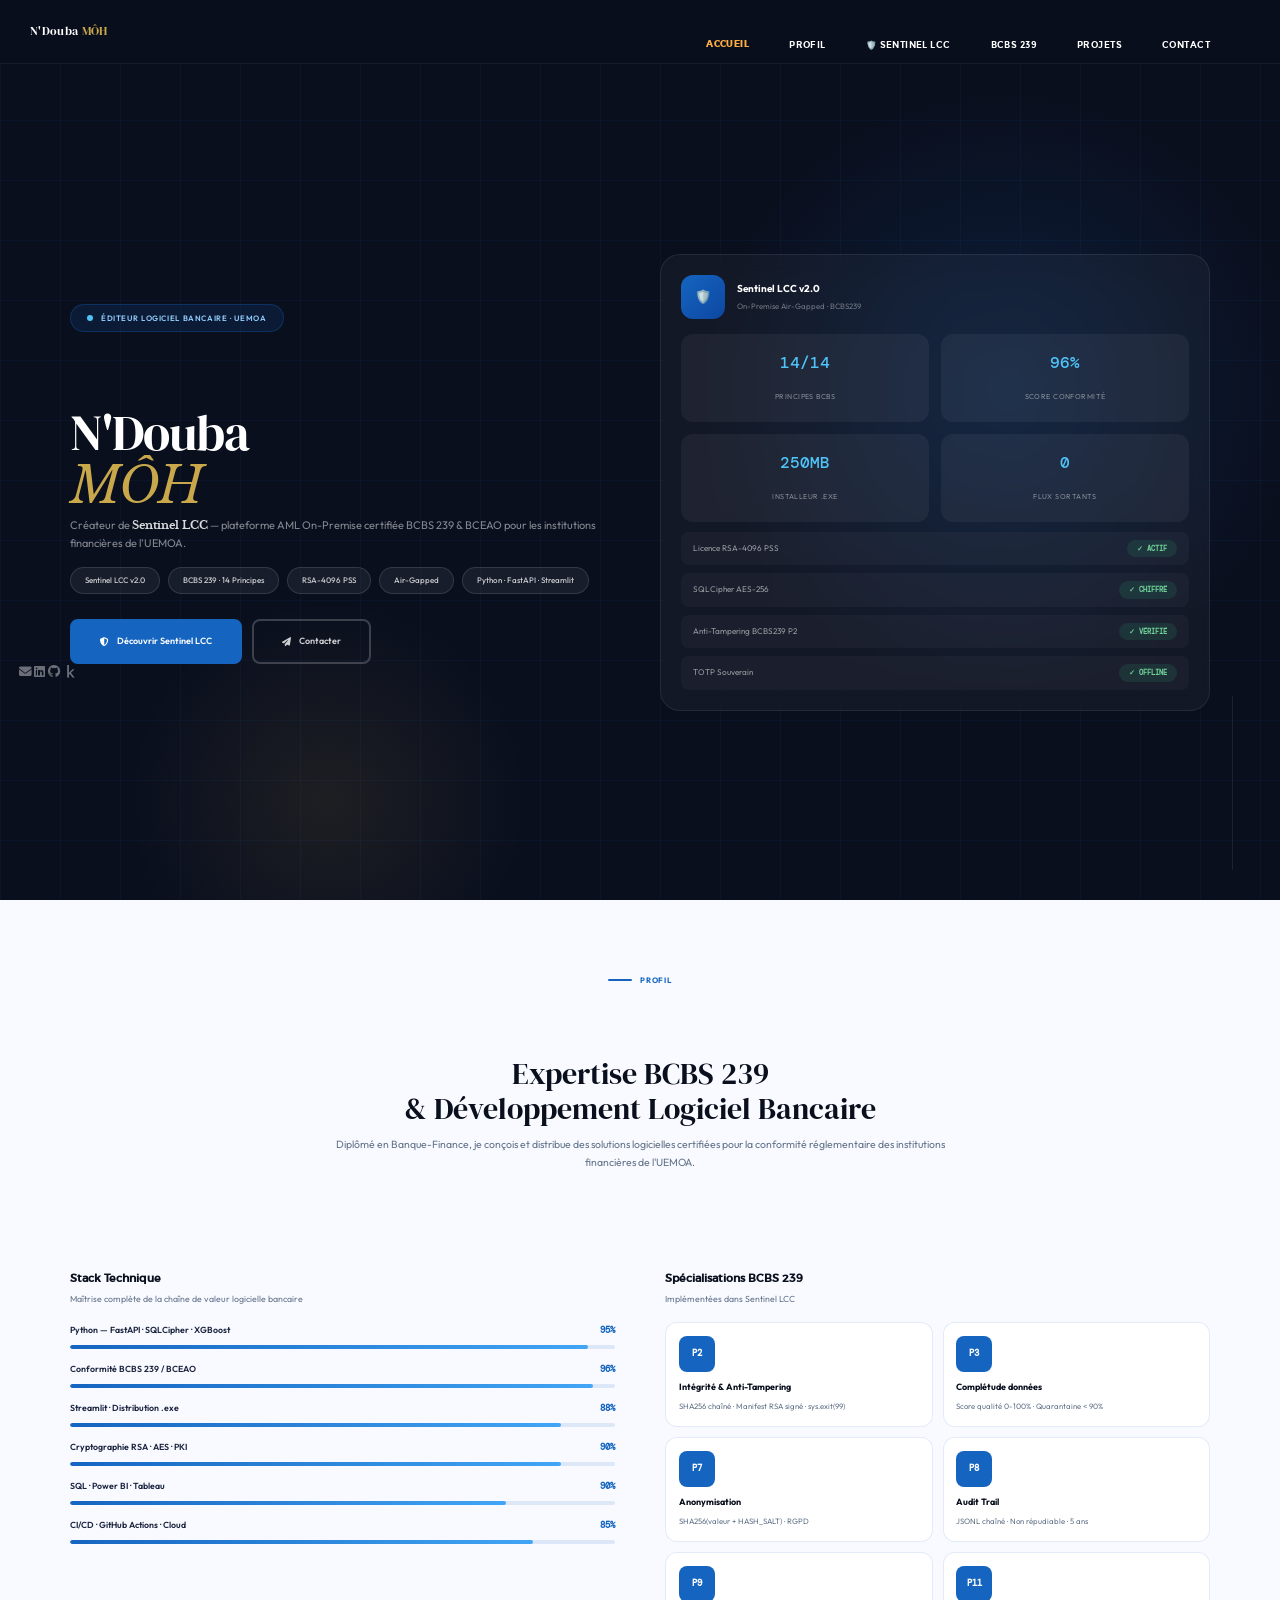
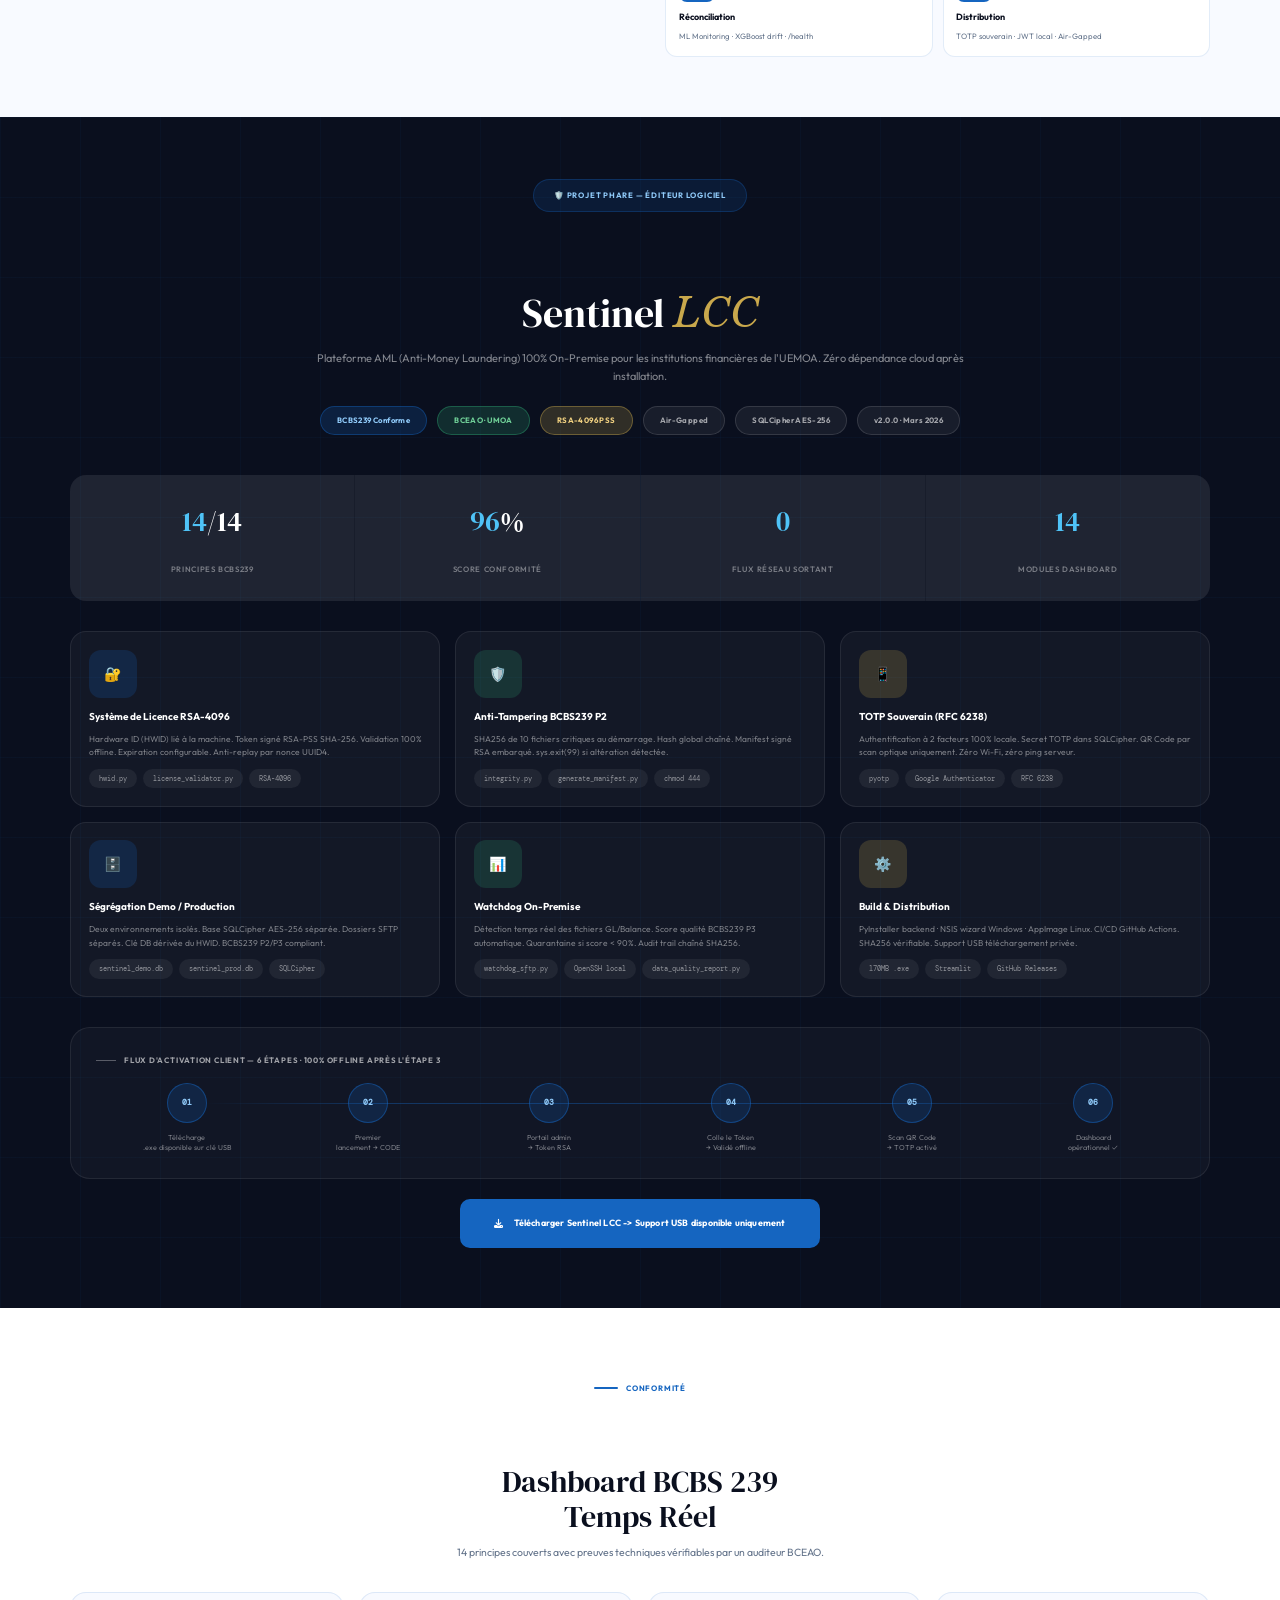
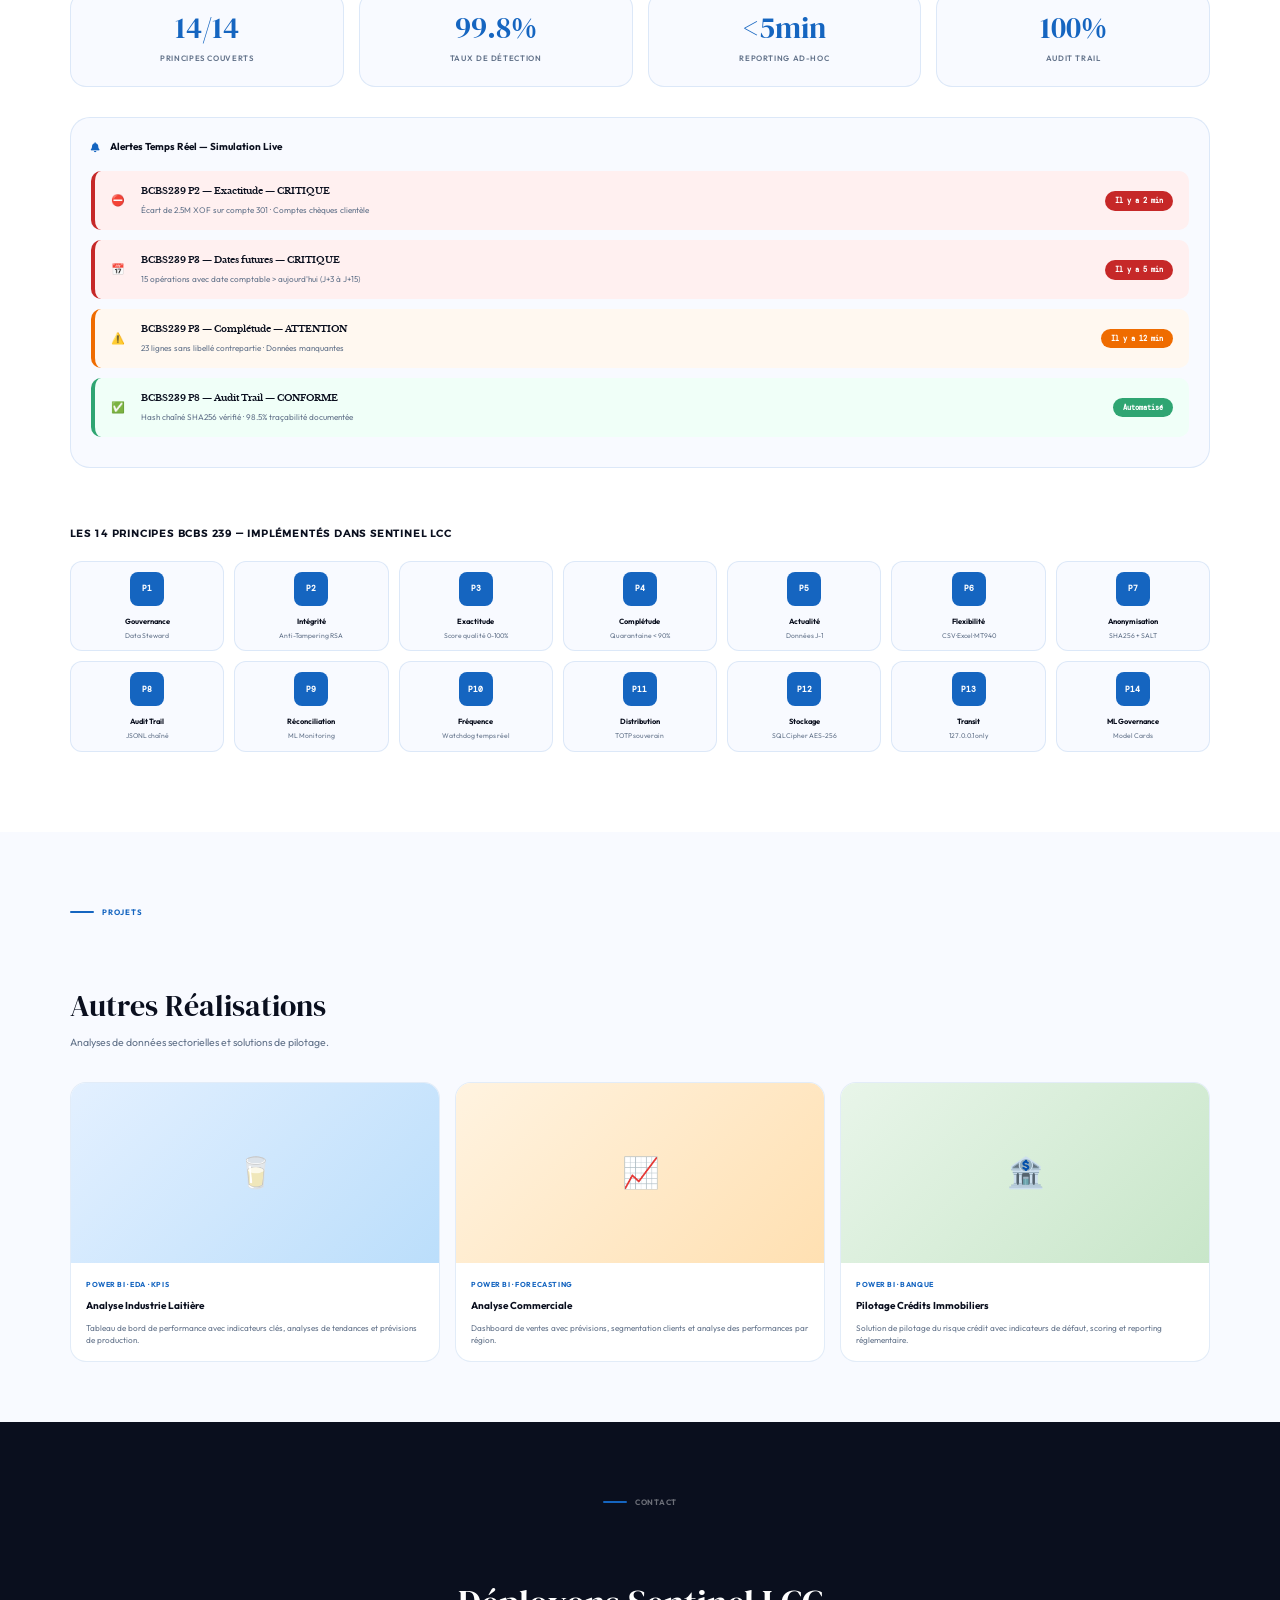
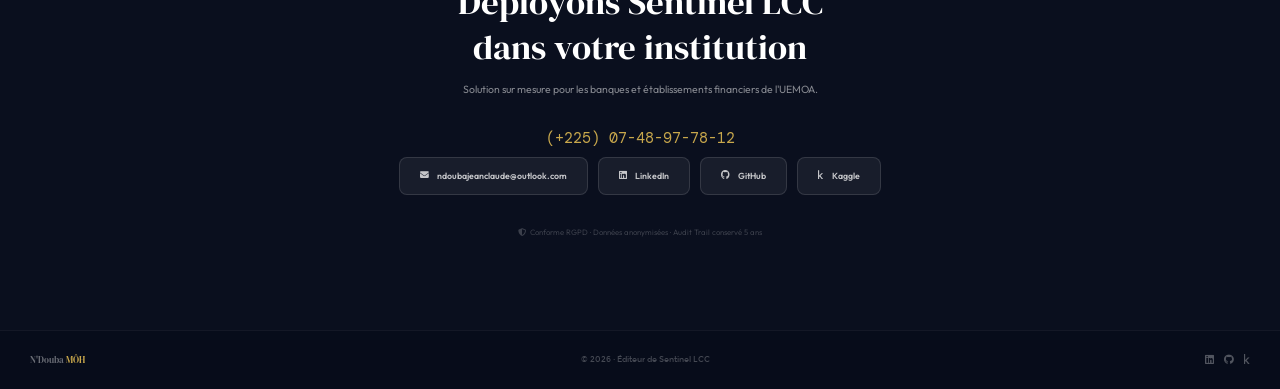
==== index.html @ 7e75b713 "Update index.html" ====
<!DOCTYPE html>
<html class="no-js" lang="fr">
<head>
    <meta charset="utf-8">
    <title>N'DOUBA MÔH — Éditeur Logiciel Bancaire | Sentinel LCC | BCBS 239</title>
    <meta name="description" content="Créateur de Sentinel LCC — plateforme AML On-Premise certifiée BCBS239 et BCEAO. Expert conformité bancaire UEMOA.">
    <meta name="author" content="N'DOUBA MÔH">
    <meta name="viewport" content="width=device-width, initial-scale=1">
    <link rel="stylesheet" href="css/base.css">
    <link rel="stylesheet" href="css/vendor.css">
    <link rel="stylesheet" href="css/main.css">
    <link rel="stylesheet" href="https://cdnjs.cloudflare.com/ajax/libs/font-awesome/6.4.0/css/all.min.css">
    <link href="https://fonts.googleapis.com/css2?family=DM+Serif+Display:ital@0;1&family=DM+Mono:wght@400;500&family=Outfit:wght@300;400;500;600;700;800&display=swap" rel="stylesheet">
    <script src="js/modernizr.js"></script>
    <script src="js/pace.min.js"></script>
    <link rel="shortcut icon" href="favicon.ico" type="image/x-icon">

    <style>
        :root {
            --ink:      #0A0F1E;
            --ink2:     #1C2540;
            --blue:     #1565C0;
            --blue-lt:  #E3F0FF;
            --gold:     #C9A84C;
            --gold-lt:  #FBF5E6;
            --green:    #2FA572;
            --red:      #C62828;
            --muted:    #64748B;
            --surface:  #F8FAFF;
            --white:    #FFFFFF;
            --border:   rgba(21,101,192,0.12);
        }

        *, *::before, *::after { box-sizing: border-box; margin: 0; padding: 0; }

        body {
            font-family: 'Outfit', sans-serif;
            background: var(--white);
            color: var(--ink);
            overflow-x: hidden;
        }

        /* ── TYPOGRAPHY ────────────────────────────────── */
        .serif { font-family: 'DM Serif Display', serif; }
        .mono  { font-family: 'DM Mono', monospace; }

        /* ── NAV ───────────────────────────────────────── */
        .s-header {
            position: fixed;
            top: 0; left: 0; right: 0;
            z-index: 100;
            background: rgba(10,15,30,0.96);
            backdrop-filter: blur(12px);
            border-bottom: 1px solid rgba(255,255,255,0.06);
            display: flex;
            align-items: center;
            justify-content: space-between;
            padding: 0 3rem;
            height: 64px;
        }
        .nav-brand {
            font-family: 'DM Serif Display', serif;
            font-size: 1.15rem;
            color: var(--white);
            text-decoration: none;
            letter-spacing: 0.03em;
        }
        .nav-brand span { color: var(--gold); }
        .header-nav { display: flex; gap: 2rem; list-style: none; }
        .header-nav a {
            color: rgba(255,255,255,0.65);
            text-decoration: none;
            font-size: 0.85rem;
            font-weight: 500;
            letter-spacing: 0.05em;
            text-transform: uppercase;
            transition: color 0.2s;
        }
        .header-nav a:hover, .header-nav .current a { color: var(--white); }
        .header-menu-toggle { display: none; color: white; }

        /* ── HERO ──────────────────────────────────────── */
        #home {
            min-height: 100vh;
            background: var(--ink);
            display: flex;
            align-items: center;
            position: relative;
            overflow: hidden;
            padding-top: 64px;
        }

        .hero-grid {
            position: absolute;
            inset: 0;
            background-image:
                linear-gradient(rgba(21,101,192,0.07) 1px, transparent 1px),
                linear-gradient(90deg, rgba(21,101,192,0.07) 1px, transparent 1px);
            background-size: 60px 60px;
        }
        .hero-glow {
            position: absolute;
            top: 10%; left: 55%;
            width: 600px; height: 600px;
            background: radial-gradient(ellipse, rgba(21,101,192,0.18) 0%, transparent 70%);
            pointer-events: none;
        }
        .hero-glow-2 {
            position: absolute;
            bottom: -100px; left: 10%;
            width: 400px; height: 400px;
            background: radial-gradient(ellipse, rgba(201,168,76,0.1) 0%, transparent 70%);
            pointer-events: none;
        }

        .hero-content {
            position: relative;
            z-index: 2;
            max-width: 1200px;
            margin: 0 auto;
            padding: 0 3rem;
            display: grid;
            grid-template-columns: 1fr 1fr;
            gap: 4rem;
            align-items: center;
        }

        .hero-eyebrow {
            display: inline-flex;
            align-items: center;
            gap: 8px;
            background: rgba(21,101,192,0.15);
            border: 1px solid rgba(21,101,192,0.3);
            color: #90CAF9;
            padding: 6px 16px;
            border-radius: 100px;
            font-size: 0.78rem;
            font-weight: 600;
            letter-spacing: 0.08em;
            text-transform: uppercase;
            margin-bottom: 1.5rem;
        }
        .hero-eyebrow::before {
            content: '';
            width: 6px; height: 6px;
            border-radius: 50%;
            background: #4FC3F7;
            animation: pulse 2s infinite;
        }
        @keyframes pulse {
            0%, 100% { opacity: 1; transform: scale(1); }
            50% { opacity: 0.5; transform: scale(0.8); }
        }

        .hero-name {
            font-family: 'DM Serif Display', serif;
            font-size: clamp(3rem, 5vw, 5rem);
            color: var(--white);
            line-height: 1.05;
            margin-bottom: 0.5rem;
        }
        .hero-name em {
            font-style: italic;
            color: var(--gold);
        }

        .hero-title {
            font-size: 1.1rem;
            color: rgba(255,255,255,0.5);
            font-weight: 400;
            margin-bottom: 1.5rem;
            line-height: 1.6;
        }

        .hero-pills {
            display: flex;
            flex-wrap: wrap;
            gap: 8px;
            margin-bottom: 2.5rem;
        }
        .pill {
            background: rgba(255,255,255,0.06);
            border: 1px solid rgba(255,255,255,0.12);
            color: rgba(255,255,255,0.75);
            padding: 5px 14px;
            border-radius: 100px;
            font-size: 0.8rem;
            font-weight: 500;
        }

        .hero-ctas { display: flex; gap: 1rem; flex-wrap: wrap; }
        .btn-primary {
            background: var(--blue);
            color: white;
            padding: 12px 28px;
            border-radius: 8px;
            font-size: 0.9rem;
            font-weight: 600;
            text-decoration: none;
            display: inline-flex;
            align-items: center;
            gap: 8px;
            transition: all 0.2s;
            border: 2px solid var(--blue);
        }
        .btn-primary:hover { background: #1976D2; border-color: #1976D2; transform: translateY(-1px); }
        .btn-outline {
            background: transparent;
            color: rgba(255,255,255,0.8);
            padding: 12px 28px;
            border-radius: 8px;
            font-size: 0.9rem;
            font-weight: 600;
            text-decoration: none;
            display: inline-flex;
            align-items: center;
            gap: 8px;
            border: 2px solid rgba(255,255,255,0.2);
            transition: all 0.2s;
        }
        .btn-outline:hover { border-color: rgba(255,255,255,0.5); color: white; }

        /* Hero right — Sentinel card preview */
        .hero-card {
            background: rgba(255,255,255,0.04);
            border: 1px solid rgba(255,255,255,0.08);
            border-radius: 20px;
            padding: 2rem;
            backdrop-filter: blur(10px);
        }
        .hero-card-header {
            display: flex;
            align-items: center;
            gap: 12px;
            margin-bottom: 1.5rem;
        }
        .sentinel-badge {
            width: 44px; height: 44px;
            background: linear-gradient(135deg, #1565C0, #0D47A1);
            border-radius: 12px;
            display: flex;
            align-items: center;
            justify-content: center;
            font-size: 1.3rem;
        }
        .hero-card-title { color: var(--white); font-weight: 700; font-size: 1rem; }
        .hero-card-sub { color: rgba(255,255,255,0.4); font-size: 0.78rem; }

        .metric-row {
            display: grid;
            grid-template-columns: repeat(2, 1fr);
            gap: 12px;
            margin-bottom: 1rem;
        }
        .metric-box {
            background: rgba(255,255,255,0.05);
            border-radius: 12px;
            padding: 14px;
            text-align: center;
        }
        .metric-val {
            font-family: 'DM Mono', monospace;
            font-size: 1.6rem;
            font-weight: 500;
            color: #4FC3F7;
            display: block;
        }
        .metric-lbl {
            font-size: 0.72rem;
            color: rgba(255,255,255,0.45);
            text-transform: uppercase;
            letter-spacing: 0.06em;
        }

        .status-row {
            display: flex;
            flex-direction: column;
            gap: 8px;
        }
        .status-item {
            display: flex;
            align-items: center;
            justify-content: space-between;
            background: rgba(255,255,255,0.03);
            border-radius: 8px;
            padding: 8px 12px;
            font-size: 0.82rem;
        }
        .status-item-label { color: rgba(255,255,255,0.55); }
        .status-ok {
            background: rgba(47,165,114,0.15);
            color: #6FCF97;
            padding: 2px 10px;
            border-radius: 100px;
            font-size: 0.72rem;
            font-weight: 600;
            font-family: 'DM Mono', monospace;
        }

        /* ── SOCIAL BAR ─────────────────────────────────── */
        .home-social {
            position: absolute;
            bottom: 3rem;
            left: 3rem;
            z-index: 5;
            list-style: none;
            display: flex;
            gap: 1rem;
        }
        .home-social a {
            color: rgba(255,255,255,0.4);
            font-size: 1.1rem;
            transition: color 0.2s;
        }
        .home-social a:hover { color: var(--white); }
        .home-social span { display: none; }

        /* ── SECTION BASE ───────────────────────────────── */
        .section {
            padding: 6rem 3rem;
            max-width: 1200px;
            margin: 0 auto;
        }
        .section-eyebrow {
            display: inline-flex;
            align-items: center;
            gap: 8px;
            color: var(--blue);
            font-size: 0.78rem;
            font-weight: 700;
            letter-spacing: 0.1em;
            text-transform: uppercase;
            margin-bottom: 1rem;
        }
        .section-eyebrow::before {
            content: '';
            width: 24px; height: 2px;
            background: var(--blue);
            border-radius: 2px;
        }
        .section-title {
            font-family: 'DM Serif Display', serif;
            font-size: clamp(2rem, 3.5vw, 3rem);
            color: var(--ink);
            line-height: 1.15;
            margin-bottom: 1rem;
        }
        .section-lead {
            font-size: 1.05rem;
            color: var(--muted);
            line-height: 1.7;
            max-width: 640px;
        }

        /* ── SENTINEL LCC — FLAGSHIP ─────────────────────── */
        #sentinel {
            background: var(--ink);
            padding: 6rem 0;
            position: relative;
            overflow: hidden;
        }
        #sentinel::before {
            content: '';
            position: absolute;
            inset: 0;
            background-image:
                linear-gradient(rgba(21,101,192,0.05) 1px, transparent 1px),
                linear-gradient(90deg, rgba(21,101,192,0.05) 1px, transparent 1px);
            background-size: 80px 80px;
        }
        .sentinel-inner {
            position: relative;
            z-index: 2;
            max-width: 1200px;
            margin: 0 auto;
            padding: 0 3rem;
        }

        .sentinel-header {
            text-align: center;
            margin-bottom: 4rem;
        }
        .sentinel-eyebrow {
            display: inline-flex;
            align-items: center;
            gap: 10px;
            background: rgba(21,101,192,0.15);
            border: 1px solid rgba(21,101,192,0.3);
            color: #90CAF9;
            padding: 8px 20px;
            border-radius: 100px;
            font-size: 0.78rem;
            font-weight: 700;
            letter-spacing: 0.1em;
            text-transform: uppercase;
            margin-bottom: 1.5rem;
        }
        .sentinel-title {
            font-family: 'DM Serif Display', serif;
            font-size: clamp(2.5rem, 5vw, 4rem);
            color: var(--white);
            margin-bottom: 1rem;
        }
        .sentinel-title em { font-style: italic; color: var(--gold); }
        .sentinel-sub {
            font-size: 1.1rem;
            color: rgba(255,255,255,0.5);
            max-width: 680px;
            margin: 0 auto 2rem;
            line-height: 1.7;
        }

        .sentinel-badges {
            display: flex;
            justify-content: center;
            gap: 10px;
            flex-wrap: wrap;
            margin-bottom: 3rem;
        }
        .s-badge {
            padding: 6px 16px;
            border-radius: 100px;
            font-size: 0.78rem;
            font-weight: 700;
            letter-spacing: 0.05em;
        }
        .s-badge-blue  { background: rgba(21,101,192,0.2);  color: #90CAF9; border: 1px solid rgba(21,101,192,0.4); }
        .s-badge-green { background: rgba(47,165,114,0.2);  color: #6FCF97; border: 1px solid rgba(47,165,114,0.4); }
        .s-badge-gold  { background: rgba(201,168,76,0.2);  color: #F0D080; border: 1px solid rgba(201,168,76,0.4); }
        .s-badge-dark  { background: rgba(255,255,255,0.06); color: rgba(255,255,255,0.6); border: 1px solid rgba(255,255,255,0.12); }

        /* KPIs Sentinel */
        .sentinel-kpis {
            display: grid;
            grid-template-columns: repeat(4, 1fr);
            gap: 1px;
            background: rgba(255,255,255,0.06);
            border-radius: 16px;
            overflow: hidden;
            margin-bottom: 3rem;
        }
        .skpi {
            background: rgba(255,255,255,0.03);
            padding: 2rem 1.5rem;
            text-align: center;
            transition: background 0.2s;
        }
        .skpi:hover { background: rgba(255,255,255,0.06); }
        .skpi-val {
            font-family: 'DM Serif Display', serif;
            font-size: 2.8rem;
            color: var(--white);
            display: block;
            margin-bottom: 4px;
        }
        .skpi-val span { color: #4FC3F7; }
        .skpi-lbl {
            font-size: 0.78rem;
            color: rgba(255,255,255,0.4);
            text-transform: uppercase;
            letter-spacing: 0.08em;
            font-weight: 600;
        }

        /* Architecture cards */
        .arch-grid {
            display: grid;
            grid-template-columns: repeat(3, 1fr);
            gap: 1.5rem;
            margin-bottom: 3rem;
        }
        .arch-card {
            background: rgba(255,255,255,0.04);
            border: 1px solid rgba(255,255,255,0.08);
            border-radius: 16px;
            padding: 1.75rem;
            transition: all 0.3s;
        }
        .arch-card:hover {
            background: rgba(255,255,255,0.07);
            border-color: rgba(21,101,192,0.4);
            transform: translateY(-4px);
        }
        .arch-icon {
            width: 48px; height: 48px;
            border-radius: 12px;
            display: flex; align-items: center; justify-content: center;
            font-size: 1.4rem;
            margin-bottom: 1rem;
        }
        .arch-icon-blue  { background: rgba(21,101,192,0.2); }
        .arch-icon-green { background: rgba(47,165,114,0.2); }
        .arch-icon-gold  { background: rgba(201,168,76,0.2); }
        .arch-card-title { color: var(--white); font-weight: 700; margin-bottom: 0.5rem; font-size: 1rem; }
        .arch-card-desc  { color: rgba(255,255,255,0.45); font-size: 0.85rem; line-height: 1.6; }
        .arch-tags {
            display: flex;
            flex-wrap: wrap;
            gap: 6px;
            margin-top: 1rem;
        }
        .arch-tag {
            background: rgba(255,255,255,0.06);
            color: rgba(255,255,255,0.5);
            padding: 3px 10px;
            border-radius: 100px;
            font-size: 0.72rem;
            font-family: 'DM Mono', monospace;
        }

        /* Flow download */
        .sentinel-flow {
            background: rgba(255,255,255,0.03);
            border: 1px solid rgba(255,255,255,0.08);
            border-radius: 20px;
            padding: 2.5rem;
            margin-bottom: 2rem;
        }
        .flow-title {
            color: rgba(255,255,255,0.6);
            font-size: 0.78rem;
            font-weight: 700;
            letter-spacing: 0.1em;
            text-transform: uppercase;
            margin-bottom: 1.5rem;
            display: flex;
            align-items: center;
            gap: 8px;
        }
        .flow-title::before {
            content: '';
            width: 20px; height: 1px;
            background: rgba(255,255,255,0.3);
        }
        .flow-steps {
            display: grid;
            grid-template-columns: repeat(6, 1fr);
            gap: 0;
            position: relative;
        }
        .flow-steps::before {
            content: '';
            position: absolute;
            top: 20px; left: 10%; right: 10%;
            height: 1px;
            background: linear-gradient(90deg, transparent, rgba(21,101,192,0.4) 20%, rgba(21,101,192,0.4) 80%, transparent);
        }
        .flow-step {
            text-align: center;
            position: relative;
            z-index: 2;
        }
        .flow-step-num {
            width: 40px; height: 40px;
            background: rgba(21,101,192,0.2);
            border: 1px solid rgba(21,101,192,0.5);
            border-radius: 50%;
            display: flex; align-items: center; justify-content: center;
            margin: 0 auto 10px;
            font-family: 'DM Mono', monospace;
            font-size: 0.8rem;
            color: #90CAF9;
            font-weight: 600;
        }
        .flow-step-label {
            font-size: 0.72rem;
            color: rgba(255,255,255,0.45);
            line-height: 1.4;
        }

        .sentinel-ctas {
            display: flex;
            gap: 1rem;
            justify-content: center;
            flex-wrap: wrap;
        }
        .btn-sentinel {
            background: var(--blue);
            color: white;
            padding: 14px 32px;
            border-radius: 10px;
            font-size: 0.9rem;
            font-weight: 700;
            text-decoration: none;
            display: inline-flex;
            align-items: center;
            gap: 10px;
            transition: all 0.2s;
            border: 2px solid var(--blue);
            letter-spacing: 0.02em;
        }
        .btn-sentinel:hover { background: #1976D2; transform: translateY(-2px); box-shadow: 0 8px 24px rgba(21,101,192,0.4); }
        .btn-sentinel-outline {
            background: transparent;
            color: rgba(255,255,255,0.7);
            padding: 14px 32px;
            border-radius: 10px;
            font-size: 0.9rem;
            font-weight: 700;
            text-decoration: none;
            display: inline-flex;
            align-items: center;
            gap: 10px;
            border: 2px solid rgba(255,255,255,0.15);
            transition: all 0.2s;
        }
        .btn-sentinel-outline:hover { border-color: rgba(255,255,255,0.4); color: white; }

        /* ── ABOUT ──────────────────────────────────────── */
        #about { background: var(--surface); }
        .about-inner { max-width: 1200px; margin: 0 auto; padding: 6rem 3rem; }
        .about-grid { display: grid; grid-template-columns: 1fr 1fr; gap: 5rem; align-items: start; }

        .skills-list { margin-top: 1.5rem; }
        .skill-item {
            margin-bottom: 1.25rem;
        }
        .skill-header {
            display: flex;
            justify-content: space-between;
            margin-bottom: 6px;
            font-size: 0.88rem;
            font-weight: 600;
            color: var(--ink2);
        }
        .skill-pct { color: var(--blue); font-family: 'DM Mono', monospace; }
        .skill-bar {
            height: 4px;
            background: rgba(21,101,192,0.12);
            border-radius: 4px;
            overflow: hidden;
        }
        .skill-fill {
            height: 100%;
            background: linear-gradient(90deg, var(--blue), #42A5F5);
            border-radius: 4px;
            transition: width 1s ease;
        }

        .spec-grid { display: grid; grid-template-columns: 1fr 1fr; gap: 1rem; margin-top: 1.5rem; }
        .spec-card {
            background: var(--white);
            border: 1px solid var(--border);
            border-radius: 12px;
            padding: 1.25rem;
            transition: all 0.2s;
        }
        .spec-card:hover { border-color: rgba(21,101,192,0.3); box-shadow: 0 4px 16px rgba(21,101,192,0.08); }
        .spec-num {
            width: 36px; height: 36px;
            background: var(--blue);
            color: white;
            border-radius: 8px;
            display: flex; align-items: center; justify-content: center;
            font-weight: 800;
            font-size: 0.85rem;
            margin-bottom: 0.75rem;
            font-family: 'DM Mono', monospace;
        }
        .spec-title { font-weight: 700; font-size: 0.9rem; color: var(--ink); margin-bottom: 3px; }
        .spec-desc { font-size: 0.78rem; color: var(--muted); }

        /* ── BCBS 239 ─────────────────────────────────── */
        #bcbs239 { background: var(--white); }
        .bcbs-inner { max-width: 1200px; margin: 0 auto; padding: 6rem 3rem; }

        .kpi-row {
            display: grid;
            grid-template-columns: repeat(4, 1fr);
            gap: 1.5rem;
            margin: 3rem 0;
        }
        .kpi-box {
            background: var(--surface);
            border: 1px solid var(--border);
            border-radius: 16px;
            padding: 2rem 1.5rem;
            text-align: center;
            transition: all 0.3s;
            position: relative;
            overflow: hidden;
        }
        .kpi-box::after {
            content: '';
            position: absolute;
            bottom: 0; left: 0; right: 0;
            height: 3px;
            background: var(--blue);
            transform: scaleX(0);
            transition: transform 0.3s;
        }
        .kpi-box:hover::after { transform: scaleX(1); }
        .kpi-box:hover { transform: translateY(-4px); box-shadow: 0 8px 24px rgba(21,101,192,0.12); }
        .kpi-val {
            font-family: 'DM Serif Display', serif;
            font-size: 3rem;
            color: var(--blue);
            display: block;
            line-height: 1;
            margin-bottom: 8px;
        }
        .kpi-lbl { font-size: 0.78rem; color: var(--muted); text-transform: uppercase; letter-spacing: 0.08em; font-weight: 600; }

        /* Alertes */
        .alertes-box {
            background: var(--surface);
            border: 1px solid var(--border);
            border-radius: 20px;
            padding: 2rem;
            margin: 2.5rem 0;
        }
        .alertes-title {
            display: flex; align-items: center; gap: 10px;
            font-weight: 700; color: var(--ink); margin-bottom: 1.5rem;
            font-size: 1rem;
        }
        .alert-item {
            display: flex; align-items: center; gap: 16px;
            padding: 12px 16px;
            border-radius: 10px;
            margin-bottom: 10px;
            font-size: 0.88rem;
        }
        .alert-crit { background: #FFF0F0; border-left: 4px solid var(--red); }
        .alert-warn { background: #FFF8F0; border-left: 4px solid #EF6C00; }
        .alert-ok   { background: #F0FFF8; border-left: 4px solid var(--green); }
        .alert-icon { font-size: 1.1rem; flex-shrink: 0; }
        .alert-body { flex: 1; }
        .alert-body strong { display: block; margin-bottom: 2px; color: var(--ink); font-size: 0.88rem; }
        .alert-body span { color: var(--muted); font-size: 0.82rem; }
        .alert-time {
            padding: 3px 10px; border-radius: 100px;
            font-size: 0.72rem; font-weight: 700;
            font-family: 'DM Mono', monospace;
            white-space: nowrap;
        }
        .time-crit { background: var(--red); color: white; }
        .time-warn { background: #EF6C00; color: white; }
        .time-ok   { background: var(--green); color: white; }

        /* Principes grid */
        .principles-grid {
            display: grid;
            grid-template-columns: repeat(7, 1fr);
            gap: 10px;
            margin: 2rem 0;
        }
        .p-card {
            background: var(--surface);
            border: 1px solid var(--border);
            border-radius: 12px;
            padding: 1rem 0.75rem;
            text-align: center;
            transition: all 0.2s;
            cursor: default;
        }
        .p-card:hover { border-color: var(--blue); background: var(--blue-lt); transform: translateY(-2px); }
        .p-num {
            width: 34px; height: 34px;
            background: var(--blue);
            color: white; border-radius: 8px;
            display: flex; align-items: center; justify-content: center;
            font-weight: 800; font-size: 0.8rem;
            margin: 0 auto 8px;
            font-family: 'DM Mono', monospace;
        }
        .p-title { font-weight: 700; font-size: 0.75rem; color: var(--ink); margin-bottom: 3px; }
        .p-desc  { font-size: 0.68rem; color: var(--muted); line-height: 1.4; }

        /* ── PROJECTS ─────────────────────────────────── */
        #works { background: var(--surface); }
        .works-inner { max-width: 1200px; margin: 0 auto; padding: 6rem 3rem; }

        .project-grid { display: grid; grid-template-columns: repeat(3, 1fr); gap: 1.5rem; margin-top: 3rem; }
        .project-card {
            background: var(--white);
            border: 1px solid var(--border);
            border-radius: 16px;
            overflow: hidden;
            transition: all 0.3s;
            text-decoration: none;
            color: inherit;
            display: block;
        }
        .project-card:hover { transform: translateY(-6px); box-shadow: 0 12px 32px rgba(21,101,192,0.12); border-color: rgba(21,101,192,0.3); }
        .project-thumb {
            height: 180px;
            display: flex; align-items: center; justify-content: center;
            font-size: 3rem;
            position: relative;
            overflow: hidden;
        }
        .project-body { padding: 1.5rem; }
        .project-cat { font-size: 0.72rem; font-weight: 700; letter-spacing: 0.08em; text-transform: uppercase; color: var(--blue); margin-bottom: 6px; }
        .project-title { font-weight: 700; font-size: 1rem; color: var(--ink); margin-bottom: 6px; }
        .project-desc { font-size: 0.82rem; color: var(--muted); line-height: 1.5; }

        /* ── CONTACT ──────────────────────────────────── */
        #contact {
            background: var(--ink);
            padding: 6rem 3rem;
            text-align: center;
        }
        .contact-inner { max-width: 720px; margin: 0 auto; }
        .contact-title {
            font-family: 'DM Serif Display', serif;
            font-size: clamp(2rem, 4vw, 3.5rem);
            color: var(--white);
            margin-bottom: 1rem;
        }
        .contact-sub { color: rgba(255,255,255,0.5); font-size: 1.05rem; margin-bottom: 2.5rem; line-height: 1.7; }
        .contact-links {
            display: flex;
            justify-content: center;
            gap: 1rem;
            flex-wrap: wrap;
            margin-bottom: 3rem;
        }
        .contact-link {
            display: inline-flex; align-items: center; gap: 8px;
            background: rgba(255,255,255,0.06);
            border: 1px solid rgba(255,255,255,0.12);
            color: rgba(255,255,255,0.75);
            padding: 10px 20px;
            border-radius: 8px;
            font-size: 0.88rem;
            font-weight: 600;
            text-decoration: none;
            transition: all 0.2s;
        }
        .contact-link:hover { background: rgba(255,255,255,0.1); color: white; border-color: rgba(255,255,255,0.25); }
        .contact-phone {
            font-family: 'DM Mono', monospace;
            font-size: 1.5rem;
            color: var(--gold);
            margin-bottom: 0.5rem;
            display: block;
        }

        /* ── FOOTER ───────────────────────────────────── */
        footer {
            background: #070C1A;
            padding: 2rem 3rem;
            display: flex;
            align-items: center;
            justify-content: space-between;
            border-top: 1px solid rgba(255,255,255,0.05);
        }
        .footer-brand {
            font-family: 'DM Serif Display', serif;
            color: rgba(255,255,255,0.4);
            font-size: 0.9rem;
        }
        .footer-copy { color: rgba(255,255,255,0.25); font-size: 0.78rem; }
        .footer-links { display: flex; gap: 1rem; }
        .footer-links a { color: rgba(255,255,255,0.3); font-size: 1rem; transition: color 0.2s; }
        .footer-links a:hover { color: rgba(255,255,255,0.7); }

        /* ── RESPONSIVE ───────────────────────────────── */
        @media (max-width: 900px) {
            .hero-content { grid-template-columns: 1fr; }
            .hero-card { display: none; }
            .arch-grid { grid-template-columns: 1fr; }
            .sentinel-kpis { grid-template-columns: repeat(2, 1fr); }
            .flow-steps { grid-template-columns: repeat(3, 1fr); }
            .about-grid { grid-template-columns: 1fr; gap: 3rem; }
            .kpi-row { grid-template-columns: repeat(2, 1fr); }
            .principles-grid { grid-template-columns: repeat(4, 1fr); }
            .project-grid { grid-template-columns: 1fr 1fr; }
            .spec-grid { grid-template-columns: 1fr; }
            footer { flex-direction: column; gap: 1rem; text-align: center; }
        }
        @media (max-width: 600px) {
            .s-header { padding: 0 1.5rem; }
            .header-nav { display: none; }
            .header-menu-toggle { display: block; }
            .hero-content { padding: 0 1.5rem; }
            .section { padding: 4rem 1.5rem; }
            .project-grid { grid-template-columns: 1fr; }
            .principles-grid { grid-template-columns: repeat(2, 1fr); }
            .kpi-row { grid-template-columns: 1fr 1fr; }
        }
    </style>
</head>

<body id="top">

<!-- ── NAV ─────────────────────────────────────────── -->
<header class="s-header">
    <a class="nav-brand" href="#home">N'Douba <span>MÔH</span></a>
    <nav class="header-nav-wrap">
        <ul class="header-nav">
            <li class="current"><a href="#home">Accueil</a></li>
            <li><a href="#about">Profil</a></li>
            <li><a href="#sentinel">🛡️ Sentinel LCC</a></li>
            <li><a href="#bcbs239">BCBS 239</a></li>
            <li><a href="#works">Projets</a></li>
            <li><a href="#contact">Contact</a></li>
        </ul>
    </nav>
    <a class="header-menu-toggle" href="#0"><span>Menu</span></a>
</header>

<!-- ── HERO ─────────────────────────────────────────── -->
<section id="home" style="min-height:100vh;background:var(--ink);display:flex;align-items:center;position:relative;overflow:hidden;padding-top:64px;">
    <div class="hero-grid"></div>
    <div class="hero-glow"></div>
    <div class="hero-glow-2"></div>

    <div class="hero-content" style="position:relative;z-index:2;max-width:1200px;margin:0 auto;padding:4rem 3rem;display:grid;grid-template-columns:1fr 1fr;gap:4rem;align-items:center;width:100%;">
        <div>
            <div class="hero-eyebrow">Éditeur Logiciel Bancaire · UEMOA</div>
            <h1 class="hero-name">N'Douba<br><em>MÔH</em></h1>
            <p class="hero-title">Créateur de <strong style="color:rgba(255,255,255,0.85)">Sentinel LCC</strong> — plateforme AML On-Premise certifiée BCBS 239 & BCEAO pour les institutions financières de l'UEMOA.</p>
            <div class="hero-pills">
                <span class="pill">Sentinel LCC v2.0</span>
                <span class="pill">BCBS 239 · 14 Principes</span>
                <span class="pill">RSA-4096 PSS</span>
                <span class="pill">Air-Gapped</span>
                <span class="pill">Python · FastAPI · Streamlit</span>
            </div>
            <div class="hero-ctas">
                <a href="#sentinel" class="btn-primary">
                    <i class="fas fa-shield-alt"></i> Découvrir Sentinel LCC
                </a>
                <a href="mailto:ndoubajeanclaude@outlook.com" class="btn-outline">
                    <i class="fas fa-paper-plane"></i> Contacter
                </a>
            </div>
        </div>

        <div class="hero-card">
            <div class="hero-card-header">
                <div class="sentinel-badge">🛡️</div>
                <div>
                    <div class="hero-card-title">Sentinel LCC v2.0</div>
                    <div class="hero-card-sub">On-Premise Air-Gapped · BCBS239</div>
                </div>
            </div>
            <div class="metric-row">
                <div class="metric-box">
                    <span class="metric-val">14/14</span>
                    <span class="metric-lbl">Principes BCBS</span>
                </div>
                <div class="metric-box">
                    <span class="metric-val">96%</span>
                    <span class="metric-lbl">Score conformité</span>
                </div>
                <div class="metric-box">
                    <span class="metric-val">250MB</span>
                    <span class="metric-lbl">Installeur .exe</span>
                </div>
                <div class="metric-box">
                    <span class="metric-val">0</span>
                    <span class="metric-lbl">Flux sortants</span>
                </div>
            </div>
            <div class="status-row">
                <div class="status-item">
                    <span class="status-item-label">Licence RSA-4096 PSS</span>
                    <span class="status-ok">✓ ACTIF</span>
                </div>
                <div class="status-item">
                    <span class="status-item-label">SQLCipher AES-256</span>
                    <span class="status-ok">✓ CHIFFRÉ</span>
                </div>
                <div class="status-item">
                    <span class="status-item-label">Anti-Tampering BCBS239 P2</span>
                    <span class="status-ok">✓ VÉRIFIÉ</span>
                </div>
                <div class="status-item">
                    <span class="status-item-label">TOTP Souverain</span>
                    <span class="status-ok">✓ OFFLINE</span>
                </div>
            </div>
        </div>
    </div>

    <ul class="home-social">
        <li><a href="mailto:ndoubajeanclaude@outlook.com"><i class="fa-solid fa-envelope"></i><span>Email</span></a></li>
        <li><a href="https://www.linkedin.com/in/moh-adjonlin-jean-claude-n-douba-7737bb342/" target="_blank"><i class="fab fa-linkedin"></i><span>LinkedIn</span></a></li>
        <li><a href="https://github.com/Genito922" target="_blank"><i class="fab fa-github"></i><span>Github</span></a></li>
        <li><a href="https://www.kaggle.com/jeanclaudem92" target="_blank"><i class="fab fa-kaggle"></i><span>Kaggle</span></a></li>
    </ul>
</section>

<!-- ── ABOUT ─────────────────────────────────────────── -->
<section id="about">
    <div class="about-inner">
        <div style="text-align:center;margin-bottom:4rem;">
            <div class="section-eyebrow">Profil</div>
            <h2 class="section-title">Expertise BCBS 239<br>& Développement Logiciel Bancaire</h2>
            <p class="section-lead" style="margin:0 auto;">Diplômé en Banque-Finance, je conçois et distribue des solutions logicielles certifiées pour la conformité réglementaire des institutions financières de l'UEMOA.</p>
        </div>

        <div class="about-grid">
            <div>
                <h3 style="font-weight:700;color:var(--ink);margin-bottom:0.5rem;font-size:1.1rem;">Stack Technique</h3>
                <p style="color:var(--muted);font-size:0.88rem;margin-bottom:1.5rem;">Maîtrise complète de la chaîne de valeur logicielle bancaire</p>
                <div class="skills-list">
                    <div class="skill-item">
                        <div class="skill-header"><span>Python — FastAPI · SQLCipher · XGBoost</span><span class="skill-pct">95%</span></div>
                        <div class="skill-bar"><div class="skill-fill" style="width:95%"></div></div>
                    </div>
                    <div class="skill-item">
                        <div class="skill-header"><span>Conformité BCBS 239 / BCEAO</span><span class="skill-pct">96%</span></div>
                        <div class="skill-bar"><div class="skill-fill" style="width:96%"></div></div>
                    </div>
                    <div class="skill-item">
                        <div class="skill-header"><span>Streamlit · Distribution .exe</span><span class="skill-pct">88%</span></div>
                        <div class="skill-bar"><div class="skill-fill" style="width:90%"></div></div>
                    </div>
                    <div class="skill-item">
                        <div class="skill-header"><span>Cryptographie RSA · AES · PKI</span><span class="skill-pct">90%</span></div>
                        <div class="skill-bar"><div class="skill-fill" style="width:90%"></div></div>
                    </div>
                    <div class="skill-item">
                        <div class="skill-header"><span>SQL · Power BI · Tableau</span><span class="skill-pct">90%</span></div>
                        <div class="skill-bar"><div class="skill-fill" style="width:80%"></div></div>
                    </div>
                    <div class="skill-item">
                        <div class="skill-header"><span>CI/CD · GitHub Actions · Cloud</span><span class="skill-pct">85%</span></div>
                        <div class="skill-bar"><div class="skill-fill" style="width:85%"></div></div>
                    </div>
                </div>
            </div>
            <div>
                <h3 style="font-weight:700;color:var(--ink);margin-bottom:0.5rem;font-size:1.1rem;">Spécialisations BCBS 239</h3>
                <p style="color:var(--muted);font-size:0.88rem;margin-bottom:1.5rem;">Implémentées dans Sentinel LCC</p>
                <div class="spec-grid">
                    <div class="spec-card">
                        <div class="spec-num">P2</div>
                        <div class="spec-title">Intégrité & Anti-Tampering</div>
                        <div class="spec-desc">SHA256 chaîné · Manifest RSA signé · sys.exit(99)</div>
                    </div>
                    <div class="spec-card">
                        <div class="spec-num">P3</div>
                        <div class="spec-title">Complétude données</div>
                        <div class="spec-desc">Score qualité 0-100% · Quarantaine < 90%</div>
                    </div>
                    <div class="spec-card">
                        <div class="spec-num">P7</div>
                        <div class="spec-title">Anonymisation</div>
                        <div class="spec-desc">SHA256(valeur + HASH_SALT) · RGPD</div>
                    </div>
                    <div class="spec-card">
                        <div class="spec-num">P8</div>
                        <div class="spec-title">Audit Trail</div>
                        <div class="spec-desc">JSONL chaîné · Non répudiable · 5 ans</div>
                    </div>
                    <div class="spec-card">
                        <div class="spec-num">P9</div>
                        <div class="spec-title">Réconciliation</div>
                        <div class="spec-desc">ML Monitoring · XGBoost drift · /health</div>
                    </div>
                    <div class="spec-card">
                        <div class="spec-num">P11</div>
                        <div class="spec-title">Distribution</div>
                        <div class="spec-desc">TOTP souverain · JWT local · Air-Gapped</div>
                    </div>
                </div>
            </div>
        </div>
    </div>
</section>

<!-- ── SENTINEL LCC ───────────────────────────────────── -->
<section id="sentinel">
    <div class="sentinel-inner">
        <div class="sentinel-header">
            <div class="sentinel-eyebrow">🛡️ Projet Phare — Éditeur Logiciel</div>
            <h2 class="sentinel-title">Sentinel <em>LCC</em></h2>
            <p class="sentinel-sub">Plateforme AML (Anti-Money Laundering) 100% On-Premise pour les institutions financières de l'UEMOA. Zéro dépendance cloud après installation.</p>
            <div class="sentinel-badges">
                <span class="s-badge s-badge-blue">BCBS239 Conforme</span>
                <span class="s-badge s-badge-green">BCEAO · UMOA</span>
                <span class="s-badge s-badge-gold">RSA-4096 PSS</span>
                <span class="s-badge s-badge-dark">Air-Gapped</span>
                <span class="s-badge s-badge-dark">SQLCipher AES-256</span>
                <span class="s-badge s-badge-dark">v2.0.0 · Mars 2026</span>
            </div>
        </div>

        <!-- KPIs -->
        <div class="sentinel-kpis">
            <div class="skpi">
                <span class="skpi-val"><span>14</span>/14</span>
                <span class="skpi-lbl">Principes BCBS239</span>
            </div>
            <div class="skpi">
                <span class="skpi-val"><span>96</span>%</span>
                <span class="skpi-lbl">Score Conformité</span>
            </div>
            <div class="skpi">
                <span class="skpi-val"><span>0</span></span>
                <span class="skpi-lbl">Flux Réseau Sortant</span>
            </div>
            <div class="skpi">
                <span class="skpi-val"><span>14</span></span>
                <span class="skpi-lbl">Modules Dashboard</span>
            </div>
        </div>

        <!-- Architecture -->
        <div class="arch-grid">
            <div class="arch-card">
                <div class="arch-icon arch-icon-blue">🔐</div>
                <div class="arch-card-title">Système de Licence RSA-4096</div>
                <div class="arch-card-desc">Hardware ID (HWID) lié à la machine. Token signé RSA-PSS SHA-256. Validation 100% offline. Expiration configurable. Anti-replay par nonce UUID4.</div>
                <div class="arch-tags">
                    <span class="arch-tag">hwid.py</span>
                    <span class="arch-tag">license_validator.py</span>
                    <span class="arch-tag">RSA-4096</span>
                </div>
            </div>
            <div class="arch-card">
                <div class="arch-icon arch-icon-green">🛡️</div>
                <div class="arch-card-title">Anti-Tampering BCBS239 P2</div>
                <div class="arch-card-desc">SHA256 de 10 fichiers critiques au démarrage. Hash global chaîné. Manifest signé RSA embarqué. sys.exit(99) si altération détectée.</div>
                <div class="arch-tags">
                    <span class="arch-tag">integrity.py</span>
                    <span class="arch-tag">generate_manifest.py</span>
                    <span class="arch-tag">chmod 444</span>
                </div>
            </div>
            <div class="arch-card">
                <div class="arch-icon arch-icon-gold">📱</div>
                <div class="arch-card-title">TOTP Souverain (RFC 6238)</div>
                <div class="arch-card-desc">Authentification à 2 facteurs 100% locale. Secret TOTP dans SQLCipher. QR Code par scan optique uniquement. Zéro Wi-Fi, zéro ping serveur.</div>
                <div class="arch-tags">
                    <span class="arch-tag">pyotp</span>
                    <span class="arch-tag">Google Authenticator</span>
                    <span class="arch-tag">RFC 6238</span>
                </div>
            </div>
            <div class="arch-card">
                <div class="arch-icon arch-icon-blue">🗄️</div>
                <div class="arch-card-title">Ségrégation Demo / Production</div>
                <div class="arch-card-desc">Deux environnements isolés. Base SQLCipher AES-256 séparée. Dossiers SFTP séparés. Clé DB dérivée du HWID. BCBS239 P2/P3 compliant.</div>
                <div class="arch-tags">
                    <span class="arch-tag">sentinel_demo.db</span>
                    <span class="arch-tag">sentinel_prod.db</span>
                    <span class="arch-tag">SQLCipher</span>
                </div>
            </div>
            <div class="arch-card">
                <div class="arch-icon arch-icon-green">📊</div>
                <div class="arch-card-title">Watchdog On-Premise</div>
                <div class="arch-card-desc">Détection temps réel des fichiers GL/Balance. Score qualité BCBS239 P3 automatique. Quarantaine si score < 90%. Audit trail chaîné SHA256.</div>
                <div class="arch-tags">
                    <span class="arch-tag">watchdog_sftp.py</span>
                    <span class="arch-tag">OpenSSH local</span>
                    <span class="arch-tag">data_quality_report.py</span>
                </div>
            </div>
            <div class="arch-card">
                <div class="arch-icon arch-icon-gold">⚙️</div>
                <div class="arch-card-title">Build & Distribution</div>
                <div class="arch-card-desc">PyInstaller backend · NSIS wizard Windows · AppImage Linux. CI/CD GitHub Actions. SHA256 vérifiable. Support USB téléchargement privée.</div>
                <div class="arch-tags">
                    <span class="arch-tag">170MB .exe</span>
                    <span class="arch-tag">Streamlit</span>
                    <span class="arch-tag">GitHub Releases</span>
                </div>
            </div>
        </div>

        <!-- Flux UX -->
        <div class="sentinel-flow">
            <div class="flow-title">Flux d'activation client — 6 étapes · 100% offline après l'étape 3</div>
            <div class="flow-steps">
                <div class="flow-step">
                    <div class="flow-step-num">01</div>
                    <div class="flow-step-label">Télécharge<br>.exe disponible sur clé USB</div>
                </div>
                <div class="flow-step">
                    <div class="flow-step-num">02</div>
                    <div class="flow-step-label">Premier<br>lancement → CODE</div>
                </div>
                <div class="flow-step">
                    <div class="flow-step-num">03</div>
                    <div class="flow-step-label">Portail admin<br>→ Token RSA</div>
                </div>
                <div class="flow-step">
                    <div class="flow-step-num">04</div>
                    <div class="flow-step-label">Colle le Token<br>→ Validé offline</div>
                </div>
                <div class="flow-step">
                    <div class="flow-step-num">05</div>
                    <div class="flow-step-label">Scan QR Code<br>→ TOTP activé</div>
                </div>
                <div class="flow-step">
                    <div class="flow-step-num">06</div>
                    <div class="flow-step-label">Dashboard<br>opérationnel ✓</div>
                </div>
            </div>
        </div>

        <div class="sentinel-ctas">
            <a href="https://sentinel-lccafrika.space" target="_blank" class="btn-sentinel">
                <i class="fas fa-download"></i> Télécharger Sentinel LCC -> Support USB disponible uniquement    
            </a>          
            
        </div>
    </div>
</section>

<!-- ── BCBS 239 ────────────────────────────────────────── -->
<section id="bcbs239">
    <div class="bcbs-inner">
        <div style="text-align:center;max-width:680px;margin:0 auto;">
            <div class="section-eyebrow">Conformité</div>
            <h2 class="section-title">Dashboard BCBS 239<br>Temps Réel</h2>
            <p class="section-lead" style="margin:0 auto;">14 principes couverts avec preuves techniques vérifiables par un auditeur BCEAO.</p>
        </div>

        <div class="kpi-row">
            <div class="kpi-box">
                <span class="kpi-val">14/14</span>
                <div class="kpi-lbl">Principes couverts</div>
            </div>
            <div class="kpi-box">
                <span class="kpi-val">99.8%</span>
                <div class="kpi-lbl">Taux de détection</div>
            </div>
            <div class="kpi-box">
                <span class="kpi-val">&lt;5min</span>
                <div class="kpi-lbl">Reporting ad-hoc</div>
            </div>
            <div class="kpi-box">
                <span class="kpi-val">100%</span>
                <div class="kpi-lbl">Audit Trail</div>
            </div>
        </div>

        <!-- Alertes -->
        <div class="alertes-box">
            <div class="alertes-title">
                <i class="fas fa-bell" style="color:var(--blue)"></i>
                Alertes Temps Réel — Simulation Live
            </div>
            <div class="alert-item alert-crit">
                <div class="alert-icon">⛔</div>
                <div class="alert-body">
                    <strong>BCBS239 P2 — Exactitude — CRITIQUE</strong>
                    <span>Écart de 2.5M XOF sur compte 301 · Comptes chèques clientèle</span>
                </div>
                <span class="alert-time time-crit">Il y a 2 min</span>
            </div>
            <div class="alert-item alert-crit">
                <div class="alert-icon">📅</div>
                <div class="alert-body">
                    <strong>BCBS239 P3 — Dates futures — CRITIQUE</strong>
                    <span>15 opérations avec date comptable &gt; aujourd'hui (J+3 à J+15)</span>
                </div>
                <span class="alert-time time-crit">Il y a 5 min</span>
            </div>
            <div class="alert-item alert-warn">
                <div class="alert-icon">⚠️</div>
                <div class="alert-body">
                    <strong>BCBS239 P3 — Complétude — ATTENTION</strong>
                    <span>23 lignes sans libellé contrepartie · Données manquantes</span>
                </div>
                <span class="alert-time time-warn">Il y a 12 min</span>
            </div>
            <div class="alert-item alert-ok">
                <div class="alert-icon">✅</div>
                <div class="alert-body">
                    <strong>BCBS239 P8 — Audit Trail — CONFORME</strong>
                    <span>Hash chaîné SHA256 vérifié · 98.5% traçabilité documentée</span>
                </div>
                <span class="alert-time time-ok">Automatisé</span>
            </div>
        </div>

        <!-- Principes -->
        <h3 style="font-weight:700;color:var(--ink);margin-bottom:1.5rem;font-size:1rem;text-transform:uppercase;letter-spacing:0.08em;">Les 14 Principes BCBS 239 — Implémentés dans Sentinel LCC</h3>
        <div class="principles-grid">
            <div class="p-card"><div class="p-num">P1</div><div class="p-title">Gouvernance</div><div class="p-desc">Data Steward</div></div>
            <div class="p-card"><div class="p-num">P2</div><div class="p-title">Intégrité</div><div class="p-desc">Anti-Tampering RSA</div></div>
            <div class="p-card"><div class="p-num">P3</div><div class="p-title">Exactitude</div><div class="p-desc">Score qualité 0-100%</div></div>
            <div class="p-card"><div class="p-num">P4</div><div class="p-title">Complétude</div><div class="p-desc">Quarantaine < 90%</div></div>
            <div class="p-card"><div class="p-num">P5</div><div class="p-title">Actualité</div><div class="p-desc">Données J-1</div></div>
            <div class="p-card"><div class="p-num">P6</div><div class="p-title">Flexibilité</div><div class="p-desc">CSV·Excel·MT940</div></div>
            <div class="p-card"><div class="p-num">P7</div><div class="p-title">Anonymisation</div><div class="p-desc">SHA256 + SALT</div></div>
            <div class="p-card"><div class="p-num">P8</div><div class="p-title">Audit Trail</div><div class="p-desc">JSONL chaîné</div></div>
            <div class="p-card"><div class="p-num">P9</div><div class="p-title">Réconciliation</div><div class="p-desc">ML Monitoring</div></div>
            <div class="p-card"><div class="p-num">P10</div><div class="p-title">Fréquence</div><div class="p-desc">Watchdog temps réel</div></div>
            <div class="p-card"><div class="p-num">P11</div><div class="p-title">Distribution</div><div class="p-desc">TOTP souverain</div></div>
            <div class="p-card"><div class="p-num">P12</div><div class="p-title">Stockage</div><div class="p-desc">SQLCipher AES-256</div></div>
            <div class="p-card"><div class="p-num">P13</div><div class="p-title">Transit</div><div class="p-desc">127.0.0.1 only</div></div>
            <div class="p-card"><div class="p-num">P14</div><div class="p-title">ML Governance</div><div class="p-desc">Model Cards</div></div>
        </div>
    </div>
</section>

<!-- ── PROJECTS ─────────────────────────────────────────── -->
<section id="works">
    <div class="works-inner">
        <div class="section-eyebrow">Projets</div>
        <h2 class="section-title">Autres Réalisations</h2>
        <p class="section-lead">Analyses de données sectorielles et solutions de pilotage.</p>

        <div class="project-grid">
            <a href="images/portfolio/ANALYSE_DE_DONNEES_INDUSTRIE_LAITIERE.pdf" target="_blank" class="project-card">
                <div class="project-thumb" style="background:linear-gradient(135deg,#E3F0FF,#BBDEFB);">🥛</div>
                <div class="project-body">
                    <div class="project-cat">Power BI · EDA · KPIs</div>
                    <div class="project-title">Analyse Industrie Laitière</div>
                    <div class="project-desc">Tableau de bord de performance avec indicateurs clés, analyses de tendances et prévisions de production.</div>
                </div>
            </a>
            <a href="images/portfolio/ANALYSE_DE_DONNEES_COMMERCIALE.pdf" target="_blank" class="project-card">
                <div class="project-thumb" style="background:linear-gradient(135deg,#FFF3E0,#FFE0B2);">📈</div>
                <div class="project-body">
                    <div class="project-cat">Power BI · Forecasting</div>
                    <div class="project-title">Analyse Commerciale</div>
                    <div class="project-desc">Dashboard de ventes avec prévisions, segmentation clients et analyse des performances par région.</div>
                </div>
            </a>
            <a href="images/portfolio/ANALYSE_DE_DONNEES_BANQUE.pdf" target="_blank" class="project-card">
                <div class="project-thumb" style="background:linear-gradient(135deg,#E8F5E9,#C8E6C9);">🏦</div>
                <div class="project-body">
                    <div class="project-cat">Power BI · Banque</div>
                    <div class="project-title">Pilotage Crédits Immobiliers</div>
                    <div class="project-desc">Solution de pilotage du risque crédit avec indicateurs de défaut, scoring et reporting réglementaire.</div>
                </div>
            </a>
        </div>
    </div>
</section>

<!-- ── CONTACT ─────────────────────────────────────────── -->
<section id="contact">
    <div class="contact-inner">
        <div class="section-eyebrow" style="justify-content:center;color:rgba(255,255,255,0.4);">Contact</div>
        <h2 class="contact-title">Déployons Sentinel LCC<br>dans votre institution</h2>
        <p class="contact-sub">Solution sur mesure pour les banques et établissements financiers de l'UEMOA.</p>
        <span class="contact-phone">(+225) 07-48-97-78-12</span>
        <div class="contact-links">
            <a href="mailto:ndoubajeanclaude@outlook.com" class="contact-link">
                <i class="fas fa-envelope"></i> ndoubajeanclaude@outlook.com
            </a>
            <a href="https://www.linkedin.com/in/moh-adjonlin-jean-claude-n-douba-7737bb342/" target="_blank" class="contact-link">
                <i class="fab fa-linkedin"></i> LinkedIn
            </a>
            <a href="https://github.com/Genito922" target="_blank" class="contact-link">
                <i class="fab fa-github"></i> GitHub
            </a>
            <a href="https://www.kaggle.com/jeanclaudem92" target="_blank" class="contact-link">
                <i class="fab fa-kaggle"></i> Kaggle
            </a>
        </div>
        <p style="color:rgba(255,255,255,0.2);font-size:0.78rem;">
            <i class="fas fa-shield-alt"></i> &nbsp;Conforme RGPD · Données anonymisées · Audit Trail conservé 5 ans
        </p>
    </div>
</section>

<!-- ── FOOTER ─────────────────────────────────────────── -->
<footer>
    <div class="footer-brand">N'Douba <span style="color:var(--gold)">MÔH</span></div>
    <div class="footer-copy">© 2026 · Éditeur de Sentinel LCC</div>
    <div class="footer-links">
        <a href="https://www.linkedin.com/in/moh-adjonlin-jean-claude-n-douba-7737bb342/"><i class="fab fa-linkedin"></i></a>
        <a href="https://github.com/Genito922"><i class="fab fa-github"></i></a>
        <a href="https://www.kaggle.com/jeanclaudem92"><i class="fab fa-kaggle"></i></a>
    </div>
</footer>

<script src="js/jquery-3.2.1.min.js"></script>
<script src="js/plugins.js"></script>
<script src="js/main.js"></script>
<script>
$(document).ready(function(){
    // Smooth scroll
    $('a[href^="#"]').on('click', function(e) {
        var target = this.hash;
        if ($(target).length) {
            e.preventDefault();
            $('html, body').animate({ scrollTop: $(target).offset().top - 64 }, 700, 'swing');
        }
    });

    // Animate skill bars on scroll
    var skillsAnimated = false;
    $(window).on('scroll', function() {
        if (!skillsAnimated && $('#about').length) {
            var aboutTop = $('#about').offset().top;
            if ($(window).scrollTop() + $(window).height() > aboutTop + 200) {
                skillsAnimated = true;
                $('.skill-fill').each(function() {
                    var width = $(this).css('width');
                    $(this).css('width', '0').animate({ width: width }, 1200);
                });
            }
        }
    });
});
</script>
</body>
</html>
---- css/base.css ----
/* =================================================================== 
 *
 *  Hola v1.0 Base Stylesheet
 *  10-02-2017
 *  ------------------------------------------------------------------
 *
 *  TOC:
 *  # Normalize
 *  # Basic/base setup styles
 *      ## Media
 *      ## Typography resets
 *      ## links
 *      ## inputs
 *  # grid
 *      ## medium size devices
 *      ## tablets
 *      ## mobile devices
 *      ## small mobile devices
 *  # block grids
 *      ## medium size devices
 *      ## tablets
 *      ## mobile devices
 *      ## small mobile devices
 *  # MISC
 *
 * =================================================================== */


/* ===================================================================
 * # normalize
 * normalize.css v5.0.0 | MIT License | 
 * github.com/necolas/normalize.css
 *
 * ------------------------------------------------------------------- */

html {
    font-family: sans-serif;
    line-height: 1.15;
    -ms-text-size-adjust: 100%;
    -webkit-text-size-adjust: 100%;
}

body {
    margin: 0;
}

article, aside, footer, header, nav, section {
    display: block;
}

h1 {
    font-size: 2em;
    margin: 0.67em 0;
}

figcaption, figure, main {
    display: block;
}

figure {
    margin: 1em 40px;
}

hr {
    box-sizing: content-box;
    height: 0;
    overflow: visible;
}

pre {
    font-family: monospace, monospace;
    font-size: 1em;
}

a {
    background-color: transparent;
    -webkit-text-decoration-skip: objects;
}

a:active, a:hover {
    outline-width: 0;
}

abbr[title] {
    border-bottom: none;
    text-decoration: underline;
    text-decoration: underline dotted;
}

b, strong {
    font-weight: inherit;
}

b, strong {
    font-weight: bolder;
}

code, kbd, samp {
    font-family: monospace, monospace;
    font-size: 1em;
}

dfn {
    font-style: italic;
}

mark {
    background-color: #ff0;
    color: #000;
}

small {
    font-size: 80%;
}

sub, sup {
    font-size: 75%;
    line-height: 0;
    position: relative;
    vertical-align: baseline;
}

sub {
    bottom: -0.25em;
}

sup {
    top: -0.5em;
}

audio, video {
    display: inline-block;
}

audio:not([controls]) {
    display: none;
    height: 0;
}

img {
    border-style: none;
}

svg:not(:root) {
    overflow: hidden;
}

button, input, optgroup, select, textarea {
    font-family: sans-serif;
    font-size: 100%;
    line-height: 1.15;
    margin: 0;
}

button, input {
    overflow: visible;
}

button, select {
    text-transform: none;
}

button, html [type="button"], [type="reset"], [type="submit"] {
    -webkit-appearance: button;
}

button::-moz-focus-inner, [type="button"]::-moz-focus-inner, [type="reset"]::-moz-focus-inner, [type="submit"]::-moz-focus-inner {
    border-style: none;
    padding: 0;
}

button:-moz-focusring, [type="button"]:-moz-focusring, [type="reset"]:-moz-focusring, [type="submit"]:-moz-focusring {
    outline: 1px dotted ButtonText;
}

fieldset {
    border: 1px solid #c0c0c0;
    margin: 0 2px;
    padding: 0.35em 0.625em 0.75em;
}

legend {
    box-sizing: border-box;
    color: inherit;
    display: table;
    max-width: 100%;
    padding: 0;
    white-space: normal;
}

progress {
    display: inline-block;
    vertical-align: baseline;
}

textarea {
    overflow: auto;
}

[type="checkbox"], [type="radio"] {
    box-sizing: border-box;
    padding: 0;
}

[type="number"]::-webkit-inner-spin-button, [type="number"]::-webkit-outer-spin-button {
    height: auto;
}

[type="search"] {
    -webkit-appearance: textfield;
    outline-offset: -2px;
}

[type="search"]::-webkit-search-cancel-button, [type="search"]::-webkit-search-decoration {
    -webkit-appearance: none;
}

::-webkit-file-upload-button {
    -webkit-appearance: button;
    font: inherit;
}

details, menu {
    display: block;
}

summary {
    display: list-item;
}

canvas {
    display: inline-block;
}

template {
    display: none;
}

[hidden] {
    display: none;
}


/* ===================================================================
 * # basic/base setup styles - (_basic.scss)
 *
 * ------------------------------------------------------------------- */

html {
    font-size: 62.5%;
    box-sizing: border-box;
}

*, *::before, *::after {
    box-sizing: inherit;
}

body {
    font-weight: normal;
    line-height: 1;
    word-wrap: break-word;
    text-rendering: optimizeLegibility;
    -webkit-overflow-scrolling: touch;
    -webkit-text-size-adjust: none;
}

body, input, button {
    -moz-osx-font-smoothing: grayscale;
    -webkit-font-smoothing: antialiased;
}


/* ------------------------------------------------------------------- 
 * ## Media - (_basic.scss)
 * ------------------------------------------------------------------- */

img, video {
    max-width: 100%;
    height: auto;
}


/* ------------------------------------------------------------------- 
 * ## Typography resets - (_basic.scss)
 * ------------------------------------------------------------------- */

div, dl, dt, dd, ul, ol, li, h1, h2, h3, h4, h5, h6, pre, form, p, blockquote, th, td {
    margin: 0;
    padding: 0;
}

h1, h2, h3, h4, h5, h6 {
    -webkit-font-smoothing: auto;
    -webkit-font-smoothing: antialiased;
    -webkit-font-variant-ligatures: common-ligatures;
    -moz-font-variant-ligatures: common-ligatures;
    font-variant-ligatures: common-ligatures;
    text-rendering: optimizeLegibility;
}

em, i {
    font-style: italic;
    line-height: inherit;
}

strong, b {
    font-weight: bold;
    line-height: inherit;
}

small {
    font-size: 60%;
    line-height: inherit;
}

ol, ul {
    list-style: none;
}

li {
    display: block;
}


/* ------------------------------------------------------------------- 
 * ## links - (_basic.scss)
 * ------------------------------------------------------------------- */

a {
    text-decoration: none;
    line-height: inherit;
}

a img {
    border: none;
}


/* ------------------------------------------------------------------- 
 * ## inputs - (_basic.scss)
 * ------------------------------------------------------------------- */

fieldset {
    margin: 0;
    padding: 0;
}

input[type="email"], 
input[type="number"], 
input[type="search"], 
input[type="text"], 
input[type="tel"], 
input[type="url"], 
input[type="password"], textarea {
    -webkit-appearance: none;
    -moz-appearance: none;
    -ms-appearance: none;
    -o-appearance: none;
    appearance: none;
}


/* ===================================================================
 * # grid - (_grid.scss)
 *
 * ------------------------------------------------------------------- */

.row {
    width: 94%;
    max-width: 1200px;
    margin: 0 auto;
}

.row:after {
    content: "";
    display: table;
    clear: both;
}

.row .row {
    width: auto;
    max-width: none;
    margin-left: -20px;
    margin-right: -20px;
}


/* column blocks
 * -------------------------------------- */

[class*="col-"] {
    float: left;
}

[class*="col-"] + [class*="col-"].end {
    float: right;
}

[class*="col-"] {
    padding: 0 20px;
}


/* column width classes 
 * -------------------------------------- */

.col-one {
    width: 8.33333%;
}

.col-two, .col-1-6 {
    width: 16.66667%;
}

.col-three, .col-1-4 {
    width: 25%;
}

.col-four, .col-1-3 {
    width: 33.33333%;
}

.col-five {
    width: 41.66667%;
}

.col-six, .col-1-2 {
    width: 50%;
}

.col-seven {
    width: 58.33333%;
}

.col-eight, .col-2-3 {
    width: 66.66667%;
}

.col-nine, .col-3-4 {
    width: 75%;
}

.col-ten, .col-5-6 {
    width: 83.33333%;
}

.col-eleven {
    width: 91.66667%;
}

.col-twelve, .col-full {
    width: 100%;
}


/* ------------------------------------------------------------------- 
 * ## medium size devices - (_grid.scss)
 * ------------------------------------------------------------------- */

@media only screen and (max-width: 1200px) {
    .row .row {
        margin-left: -15px;
        margin-right: -15px;
    }
    [class*="col-"] {
        padding: 0 15px;
    }
    .md-two, .md-1-6 {
        width: 16.66667%;
    }
    .md-one {
        width: 8.33333%;
    }
    .md-three, .md-1-4 {
        width: 25%;
    }
    .md-four, .md-1-3 {
        width: 33.33333%;
    }
    .md-five {
        width: 41.66667%;
    }
    .md-six, .md-1-2 {
        width: 50%;
    }
    .md-seven {
        width: 58.33333%;
    }
    .md-eight, .md-2-3 {
        width: 66.66667%;
    }
    .md-nine, .md-3-4 {
        width: 75%;
    }
    .md-ten, .md-5-6 {
        width: 83.33333%;
    }
    .md-eleven {
        width: 91.66667%;
    }
    .md-twelve, .md-full {
        width: 100%;
    }
}


/* ------------------------------------------------------------------- 
 * ## tablets - (_grid.scss)
 * ------------------------------------------------------------------- */

@media only screen and (max-width: 800px) {
    .row {
        width: 90%;
    }
    .tab-1-4 {
        width: 25%;
    }
    .tab-1-3 {
        width: 33.33333%;
    }
    .tab-1-2 {
        width: 50%;
    }
    .tab-2-3 {
        width: 66.66667%;
    }
    .tab-3-4 {
        width: 75%;
    }
    .tab-full {
        width: 100%;
    }
}


/* ------------------------------------------------------------------- 
 * ## mobile devices - (_grid.scss)
 * ------------------------------------------------------------------- */

@media only screen and (max-width: 600px) {
    .row {
        width: auto;
        padding-left: 25px;
        padding-right: 25px;
    }
    .row .row {
        margin-left: -10px;
        margin-right: -10px;
    }
    [class*="col-"] {
        padding: 0 10px;
    }
    .mob-1-4 {
        width: 25%;
    }
    .mob-1-3 {
        width: 33.33333%;
    }
    .mob-1-2 {
        width: 50%;
    }
    .mob-2-3 {
        width: 66.66667%;
    }
    .mob-3-4 {
        width: 75%;
    }
    .mob-full {
        width: 100%;
    }
}


/* ------------------------------------------------------------------- 
 * ## small mobile devices - (_grid.scss) 
 * ------------------------------------------------------------------- */


/* stack columns on small mobile devices
 * ------------------------------------------------------------------- */

@media only screen and (max-width: 400px) {
    .row .row {
        padding-left: 0;
        padding-right: 0;
        margin-left: 0;
        margin-right: 0;
    }
    [class*="col-"] {
        width: 100% !important;
        float: none !important;
        clear: both !important;
        margin-left: 0;
        margin-right: 0;
        padding: 0;
    }
    [class*="col-"] + [class*="col-"].end {
        float: none;
    }
}


/* ===================================================================
 * # block grids - (_grid.scss)
 * ------------------------------------------------------------------- */


/*   Equally-sized columns define at row level
 * ------------------------------------------------------------------- */

[class*="block-"]:after {
    content: "";
    display: table;
    clear: both;
}

.block-1-6 .col-block {
    width: 16.66667%;
}

.block-1-5 .col-block {
    width: 20%;
}

.block-1-4 .col-block {
    width: 25%;
}

.block-1-3 .col-block {
    width: 33.33333%;
}

.block-1-2 .col-block {
    width: 50%;
}


/**
 * Clearing for block grid columns. Allow columns with 
 * different heights to align properly.
 */

.block-1-6 .col-block:nth-child(6n+1), 
.block-1-5 .col-block:nth-child(5n+1), 
.block-1-4 .col-block:nth-child(4n+1), 
.block-1-3 .col-block:nth-child(3n+1), 
.block-1-2 .col-block:nth-child(2n+1) {
    clear: both;
}


/* ------------------------------------------------------------------- 
 * ## medium size devices - (_grid.scss)
 * ------------------------------------------------------------------- */

@media only screen and (max-width: 1200px) {
    .block-m-1-6 .col-block {
        width: 16.66667%;
    }
    .block-m-1-5 .col-block {
        width: 20%;
    }
    .block-m-1-4 .col-block {
        width: 25%;
    }
    .block-m-1-3 .col-block {
        width: 33.33333%;
    }
    .block-m-1-2 .col-block {
        width: 50%;
    }
    .block-m-full .col-block {
        width: 100%;
        clear: both;
    }
    [class*="block-m-"] .bgrid:nth-child(n) {
        clear: none;
    }
    .block-m-1-6 .col-block:nth-child(6n+1), 
    .block-m-1-5 .col-block:nth-child(5n+1), 
    .block-m-1-4 .col-block:nth-child(4n+1), 
    .block-m-1-3 .col-block:nth-child(3n+1), 
    .block-m-1-2 .col-block:nth-child(2n+1) {
        clear: both;
    }
}


/* ------------------------------------------------------------------- 
 * ## tablets - (_grid.scss)
 * ------------------------------------------------------------------- */

@media only screen and (max-width: 800px) {
    .block-tab-1-6 .col-block {
        width: 16.66667%;
    }
    .block-tab-1-5 .col-block {
        width: 20%;
    }
    .block-tab-1-4 .col-block {
        width: 25%;
    }
    .block-tab-1-3 .col-block {
        width: 33.33333%;
    }
    .block-tab-1-2 .col-block {
        width: 50%;
    }
    .block-tab-full .col-block {
        width: 100%;
        clear: both;
    }
    [class*="block-tab-"] .bgrid:nth-child(n) {
        clear: none;
    }
    .block-tab-1-6 .col-block:nth-child(6n+1), 
    .block-tab-1-6 .col-block:nth-child(5n+1), 
    .block-tab-1-4 .col-block:nth-child(4n+1), 
    .block-tab-1-3 .col-block:nth-child(3n+1), 
    .block-tab-1-2 .col-block:nth-child(2n+1) {
        clear: both;
    }
}


/* ------------------------------------------------------------------- 
 * ## mobile devices - (_grid.scss)
 * ------------------------------------------------------------------- */

@media only screen and (max-width: 600px) {
    .block-mob-1-6 .col-block {
        width: 16.66667%;
    }
    .block-mob-1-5 .col-block {
        width: 20%;
    }
    .block-mob-1-4 .col-block {
        width: 25%;
    }
    .block-mob-1-3 .col-block {
        width: 33.33333%;
    }
    .block-mob-1-2 .col-block {
        width: 50%;
    }
    .block-mob-full .col-block {
        width: 100%;
        clear: both;
    }
    [class*="block-mob-"] .bgrid:nth-child(n) {
        clear: none;
    }
    .block-mob-1-6 .col-block:nth-child(6n+1), 
    .block-mob-1-5 .col-block:nth-child(5n+1), 
    .block-mob-1-4 .col-block:nth-child(4n+1), 
    .block-mob-1-3 .col-block:nth-child(3n+1), 
    .block-mob-1-2 .col-block:nth-child(2n+1) {
        clear: both;
    }
}


/* ------------------------------------------------------------------- 
 * ## small mobile devices - (_grid.scss) 
 * ------------------------------------------------------------------- */


/* stack columns on small mobile devices
 * ------------------------------------------------------------------- */

@media only screen and (max-width: 400px) {
    .stack .col-block {
        width: 100% !important;
        float: none !important;
        clear: both !important;
        margin-left: 0;
        margin-right: 0;
    }
}


/* ===================================================================
 * # MISC  - (_grid.scss)
 *
 * ------------------------------------------------------------------- */

.group:after {
    content: "";
    display: table;
    clear: both;
}


/* Misc Helper Styles
 * -------------------------------------- */

.is-hidden {
    display: none;
}

.is-invisible {
    visibility: hidden;
}

.antialiased {
    -webkit-font-smoothing: antialiased;
    -moz-osx-font-smoothing: grayscale;
}

.overflow-hidden {
    overflow: hidden;
}

.remove-bottom {
    margin-bottom: 0;
}

.half-bottom {
    margin-bottom: 1.5rem !important;
}

.add-bottom {
    margin-bottom: 3rem !important;
}

.no-border {
    border: none;
}

.full-width {
    width: 100%;
}

.text-center {
    text-align: center;
}

.text-left {
    text-align: left;
}

.text-right {
    text-align: right;
}

.pull-left {
    float: left;
}

.pull-right {
    float: right;
}

.align-center {
    margin-left: auto;
    margin-right: auto;
    text-align: center;
}
---- css/vendor.css ----
/* =================================================================== 
 *
 *  Hola v1.0 Vendor/Third Party CSS 
 *  10-02-2017
 *  ------------------------------------------------------------------
 *
 *  TOC:
 *  # Slick slider
 *  # PhotoSwipe Skin
 *  # Prettyprint GitHub Theme
 *
 * =================================================================== */


/* ===================================================================
 * # slick slider
 *
 * ------------------------------------------------------------------- */

.slick-slider {
    position: relative;
    display: block;
    box-sizing: border-box;
    -webkit-touch-callout: none;
    -webkit-user-select: none;
    -khtml-user-select: none;
    -moz-user-select: none;
    -ms-user-select: none;
    user-select: none;
    -ms-touch-action: pan-y;
    touch-action: pan-y;
    -webkit-tap-highlight-color: transparent;
}

.slick-list {
    position: relative;
    overflow: hidden;
    display: block;
    margin: 0;
    padding: 0;
}

.slick-list:focus {
    outline: none;
}

.slick-list.dragging {
    cursor: pointer;
    cursor: hand;
}

.slick-slider .slick-track, .slick-slider .slick-list {
    -webkit-transform: translate3d(0, 0, 0);
    -moz-transform: translate3d(0, 0, 0);
    -ms-transform: translate3d(0, 0, 0);
    -o-transform: translate3d(0, 0, 0);
    transform: translate3d(0, 0, 0);
}

.slick-track {
    position: relative;
    left: 0;
    top: 0;
    display: block;
}

.slick-track:before, .slick-track:after {
    content: "";
    display: table;
}

.slick-track:after {
    clear: both;
}

.slick-loading .slick-track {
    visibility: hidden;
}

.slick-slide {
    float: left;
    height: 100%;
    min-height: 1px;
    display: none;
}

[dir="rtl"] .slick-slide {
    float: right;
}

.slick-slide img {
    display: block;
}

.slick-slide.slick-loading img {
    display: none;
}

.slick-slide.dragging img {
    pointer-events: none;
}

.slick-initialized .slick-slide {
    display: block;
}

.slick-loading .slick-slide {
    visibility: hidden;
}

.slick-vertical .slick-slide {
    display: block;
    height: auto;
    border: 1px solid transparent;
}

.slick-arrow.slick-hidden {
    display: none;
}


/*! PhotoSwipe main CSS by Dmitry Semenov | photoswipe.com | MIT license */


/*
	Styles for basic PhotoSwipe functionality (sliding area, open/close transitions)
*/


/* pswp = photoswipe */

.pswp {
    display: none;
    position: absolute;
    width: 100%;
    height: 100%;
    left: 0;
    top: 0;
    overflow: hidden;
    -ms-touch-action: none;
    touch-action: none;
    z-index: 1500;
    -webkit-text-size-adjust: 100%;
    /* create separate layer, to avoid paint on window.onscroll in webkit/blink */
    -webkit-backface-visibility: hidden;
    outline: none;
}

.pswp * {
    -webkit-box-sizing: border-box;
    box-sizing: border-box;
}

.pswp img {
    max-width: none;
}


/* style is added when JS option showHideOpacity is set to true */

.pswp--animate_opacity {
    /* 0.001, because opacity:0 doesn't trigger Paint action, which causes lag at start of transition */
    opacity: 0.001;
    will-change: opacity;
    /* for open/close transition */
    -webkit-transition: opacity 333ms cubic-bezier(0.4, 0, 0.22, 1);
    transition: opacity 333ms cubic-bezier(0.4, 0, 0.22, 1);
}

.pswp--open {
    display: block;
}

.pswp--zoom-allowed .pswp__img {
    /* autoprefixer: off */
    cursor: -webkit-zoom-in;
    cursor: -moz-zoom-in;
    cursor: zoom-in;
}

.pswp--zoomed-in .pswp__img {
    /* autoprefixer: off */
    cursor: -webkit-grab;
    cursor: -moz-grab;
    cursor: grab;
}

.pswp--dragging .pswp__img {
    /* autoprefixer: off */
    cursor: -webkit-grabbing;
    cursor: -moz-grabbing;
    cursor: grabbing;
}


/*
	Background is added as a separate element.
	As animating opacity is much faster than animating rgba() background-color.
*/

.pswp__bg {
    position: absolute;
    left: 0;
    top: 0;
    width: 100%;
    height: 100%;
    background: #000;
    opacity: 0;
    -webkit-transform: translateZ(0);
    transform: translateZ(0);
    -webkit-backface-visibility: hidden;
    will-change: opacity;
}

.pswp__scroll-wrap {
    position: absolute;
    left: 0;
    top: 0;
    width: 100%;
    height: 100%;
    overflow: hidden;
}

.pswp__container, .pswp__zoom-wrap {
    -ms-touch-action: none;
    touch-action: none;
    position: absolute;
    left: 0;
    right: 0;
    top: 0;
    bottom: 0;
}


/* Prevent selection and tap highlights */

.pswp__container, .pswp__img {
    -webkit-user-select: none;
    -moz-user-select: none;
    -ms-user-select: none;
    user-select: none;
    -webkit-tap-highlight-color: transparent;
    -webkit-touch-callout: none;
}

.pswp__zoom-wrap {
    position: absolute;
    width: 100%;
    -webkit-transform-origin: left top;
    -ms-transform-origin: left top;
    transform-origin: left top;
    /* for open/close transition */
    -webkit-transition: -webkit-transform 333ms cubic-bezier(0.4, 0, 0.22, 1);
    transition: transform 333ms cubic-bezier(0.4, 0, 0.22, 1);
}

.pswp__bg {
    will-change: opacity;
    /* for open/close transition */
    -webkit-transition: opacity 333ms cubic-bezier(0.4, 0, 0.22, 1);
    transition: opacity 333ms cubic-bezier(0.4, 0, 0.22, 1);
}

.pswp--animated-in .pswp__bg, .pswp--animated-in .pswp__zoom-wrap {
    -webkit-transition: none;
    transition: none;
}

.pswp__container, .pswp__zoom-wrap {
    -webkit-backface-visibility: hidden;
}

.pswp__item {
    position: absolute;
    left: 0;
    right: 0;
    top: 0;
    bottom: 0;
    overflow: hidden;
}

.pswp__img {
    position: absolute;
    width: auto;
    height: auto;
    top: 0;
    left: 0;
}


/*
	stretched thumbnail or div placeholder element (see below)
	style is added to avoid flickering in webkit/blink when layers overlap
*/

.pswp__img--placeholder {
    -webkit-backface-visibility: hidden;
}


/*
	div element that matches size of large image
	large image loads on top of it
*/

.pswp__img--placeholder--blank {
    background: #222;
}

.pswp--ie .pswp__img {
    width: 100% !important;
    height: auto !important;
    left: 0;
    top: 0;
}


/*
	Error message appears when image is not loaded
	(JS option errorMsg controls markup)
*/

.pswp__error-msg {
    position: absolute;
    left: 0;
    top: 50%;
    width: 100%;
    text-align: center;
    font-size: 14px;
    line-height: 16px;
    margin-top: -8px;
    color: #CCC;
}

.pswp__error-msg a {
    color: #CCC;
    text-decoration: underline;
}


/* ===================================================================
 * # PhotoSwipe Skin
 *
 * ------------------------------------------------------------------- */


/*
    Contents:

    1. Buttons
    2. Share modal and links
    3. Index indicator ("1 of X" counter)
    4. Caption
    5. Loading indicator
    6. Additional styles (root element, top bar, idle state, hidden state, etc.)
*/


/* -------------------------------------------------------------------
 * ## 1. buttons
 * ------------------------------------------------------------------- */


/* <button> css reset */

.pswp__button {
    width: 44px;
    height: 44px;
    line-height: 1;
    position: relative;
    background: none;
    cursor: pointer;
    overflow: visible;
    -webkit-appearance: none;
    display: block;
    border: 0;
    padding: 0;
    margin: 0;
    float: right;
    opacity: 0.6;
    -webkit-transition: opacity 0.2s;
    transition: opacity 0.2s;
    -webkit-box-shadow: none;
    box-shadow: none;
}

.pswp__button:focus, .pswp__button:hover {
    opacity: 1;
    background-color: transparent;
}

.pswp__button:active {
    outline: none;
    opacity: 0.9;
}

.pswp__button::-moz-focus-inner {
    padding: 0;
    border: 0;
}


/* 
pswp__ui--over-close class it added when mouse is 
over element that should close gallery 
*/

.pswp__ui--over-close .pswp__button--close {
    opacity: 1;
}

.pswp__button, .pswp__button--arrow--left:before, .pswp__button--arrow--right:before {
    background: url(../images/photoswipe/default-skin.png) 0 0 no-repeat;
    background-size: 264px 88px;
    width: 44px;
    height: 44px;
}

@media (-webkit-min-device-pixel-ratio: 1.1), (-webkit-min-device-pixel-ratio: 1.09375), (min-resolution: 105dpi), (min-resolution: 1.1dppx) {
    /* Serve SVG sprite if browser supports SVG and resolution is more than 105dpi */
    .pswp--svg .pswp__button, .pswp--svg .pswp__button--arrow--left:before, .pswp--svg .pswp__button--arrow--right:before {
        background-image: url(images/photoswipe/default-skin.svg);
    }
    .pswp--svg .pswp__button--arrow--left, .pswp--svg .pswp__button--arrow--right {
        background: none;
    }
}

.pswp__button--close {
    background-position: 0 -44px;
}

.pswp__button--share {
    background-position: -44px -44px;
}

.pswp__button--fs {
    display: none;
}

.pswp--supports-fs .pswp__button--fs {
    display: block;
}

.pswp--fs .pswp__button--fs {
    background-position: -44px 0;
}

.pswp__button--zoom {
    display: none;
    background-position: -88px 0;
}

.pswp--zoom-allowed .pswp__button--zoom {
    display: block;
}

.pswp--zoomed-in .pswp__button--zoom {
    background-position: -132px 0;
}


/* no arrows on touch screens */

.pswp--touch .pswp__button--arrow--left, .pswp--touch .pswp__button--arrow--right {
    visibility: hidden;
}


/*
Arrow buttons hit area
(icon is added to :before pseudo-element)
*/

.pswp__button--arrow--left, .pswp__button--arrow--right {
    background: none;
    top: 50%;
    margin-top: -22px;
    width: 30px;
    height: 32px;
    position: absolute;
}

.pswp__button--arrow--left {
    left: 12px;
}

.pswp__button--arrow--right {
    right: 12px;
}

.pswp__button--arrow--left:before, .pswp__button--arrow--right:before {
    content: '';
    top: 0;
    background-color: rgba(0, 0, 0, 0.3);
    height: 30px;
    width: 32px;
    position: absolute;
    border-radius: 3px;
}

.pswp__button--arrow--left:before {
    left: 6px;
    background-position: -138px -44px;
}

.pswp__button--arrow--right:before {
    right: 6px;
    background-position: -94px -44px;
}


/* -------------------------------------------------------------------
 * ## 2. Share modal/popup and links
 * ------------------------------------------------------------------- */

.pswp__counter, .pswp__share-modal {
    -webkit-user-select: none;
    -moz-user-select: none;
    -ms-user-select: none;
    user-select: none;
}

.pswp__share-modal {
    display: block;
    background: rgba(0, 0, 0, 0.5);
    width: 100%;
    height: 100%;
    top: 0;
    left: 0;
    padding: 10px;
    position: absolute;
    z-index: 1600;
    opacity: 0;
    -webkit-transition: opacity 0.25s ease-out;
    transition: opacity 0.25s ease-out;
    -webkit-backface-visibility: hidden;
    will-change: opacity;
}

.pswp__share-modal--hidden {
    display: none;
}

.pswp__share-tooltip {
    z-index: 1620;
    position: absolute;
    background: #FFF;
    top: 56px;
    border-radius: 3px;
    display: block;
    width: auto;
    right: 44px;
    -webkit-box-shadow: 0 2px 5px rgba(0, 0, 0, 0.25);
    box-shadow: 0 2px 5px rgba(0, 0, 0, 0.25);
    -webkit-transform: translateY(6px);
    -ms-transform: translateY(6px);
    transform: translateY(6px);
    -webkit-transition: -webkit-transform 0.25s;
    transition: transform 0.25s;
    -webkit-backface-visibility: hidden;
    will-change: transform;
}

.pswp__share-tooltip a {
    display: block;
    padding: 9px 15px;
    color: #000;
    text-decoration: none;
    font-size: 13px;
    line-height: 18px;
}

.pswp__share-tooltip a:hover {
    text-decoration: none;
    color: #000;
}

.pswp__share-tooltip a:first-child {
    /* round corners on the first/last list item */
    border-radius: 3px 3px 0 0;
}

.pswp__share-tooltip a:last-child {
    border-radius: 0 0 3px 3px;
}

.pswp__share-modal--fade-in {
    opacity: 1;
}

.pswp__share-modal--fade-in .pswp__share-tooltip {
    -webkit-transform: translateY(0);
    -ms-transform: translateY(0);
    transform: translateY(0);
}


/* increase size of share links on touch devices */

.pswp--touch .pswp__share-tooltip a {
    padding: 16px 12px;
}

a.pswp__share--facebook:before {
    content: '';
    display: block;
    width: 0;
    height: 0;
    position: absolute;
    top: -12px;
    right: 15px;
    border: 6px solid transparent;
    border-bottom-color: #FFF;
    -webkit-pointer-events: none;
    -moz-pointer-events: none;
    pointer-events: none;
}

a.pswp__share--facebook:hover {
    background: #3E5C9A;
    color: #FFF;
}

a.pswp__share--facebook:hover:before {
    border-bottom-color: #3E5C9A;
}

a.pswp__share--twitter:hover {
    background: #55ACEE;
    color: #FFF;
}

a.pswp__share--pinterest:hover {
    background: #CCC;
    color: #CE272D;
}

a.pswp__share--download:hover {
    background: #DDD;
}


/* -------------------------------------------------------------------
 * ## 3. Index indicator ("1 of X" counter)
 * ------------------------------------------------------------------- */

.pswp__counter {
    position: absolute;
    left: 6px;
    top: 0;
    height: 44px;
    font-size: 13px;
    line-height: 44px;
    color: #FFF;
    opacity: 0.75;
    padding: 0 10px;
}


/* -------------------------------------------------------------------
 * ## 4. Caption
 * ------------------------------------------------------------------- */

.pswp__caption {
    position: absolute;
    left: 0;
    bottom: 0;
    width: 100%;
    min-height: 45px;
}

.pswp__caption h4 {
    font-size: 1.8rem;
    line-height: 1.333;
    margin: 0 0 .6rem;
    color: #FFFFFF;
}

.pswp__caption small {
    font-size: 11px;
    color: rgba(255, 255, 255, 0.5);
}

.pswp__caption__center {
    text-align: center;
    max-width: 900px;
    margin: 0 auto;
    font-size: 13px;
    padding: 10px;
    line-height: 20px;
    color: rgba(255, 255, 255, 0.5);
}

.pswp__caption--empty {
    display: none;
}


/* Fake caption element, used to calculate height of next/prev image */

.pswp__caption--fake {
    visibility: hidden;
}


/* -------------------------------------------------------------------
 * ## 5. Loading indicator (preloader)
 * You can play with it here - http://codepen.io/dimsemenov/pen/yyBWoR
 * ------------------------------------------------------------------- */

.pswp__preloader {
    width: 44px;
    height: 44px;
    position: absolute;
    top: 0;
    left: 50%;
    margin-left: -22px;
    opacity: 0;
    -webkit-transition: opacity 0.25s ease-out;
    transition: opacity 0.25s ease-out;
    will-change: opacity;
    direction: ltr;
}

.pswp__preloader__icn {
    width: 20px;
    height: 20px;
    margin: 12px;
}

.pswp__preloader--active {
    opacity: 1;
}

.pswp__preloader--active .pswp__preloader__icn {
    /* We use .gif in browsers that don't support CSS animation */
    background: url(..images/photoswipe/preloader.gif) 0 0 no-repeat;
}

.pswp--css_animation .pswp__preloader--active {
    opacity: 1;
}

.pswp--css_animation .pswp__preloader--active .pswp__preloader__icn {
    -webkit-animation: clockwise 500ms linear infinite;
    animation: clockwise 500ms linear infinite;
}

.pswp--css_animation .pswp__preloader--active .pswp__preloader__donut {
    -webkit-animation: donut-rotate 1000ms cubic-bezier(0.4, 0, 0.22, 1) infinite;
    animation: donut-rotate 1000ms cubic-bezier(0.4, 0, 0.22, 1) infinite;
}

.pswp--css_animation .pswp__preloader__icn {
    background: none;
    opacity: 0.75;
    width: 14px;
    height: 14px;
    position: absolute;
    left: 15px;
    top: 15px;
    margin: 0;
}

.pswp--css_animation .pswp__preloader__cut {
    /* 
			The idea of animating inner circle is based on Polymer ("material") loading indicator 
			 by Keanu Lee https://blog.keanulee.com/2014/10/20/the-tale-of-three-spinners.html
		*/
    position: relative;
    width: 7px;
    height: 14px;
    overflow: hidden;
}

.pswp--css_animation .pswp__preloader__donut {
    -webkit-box-sizing: border-box;
    box-sizing: border-box;
    width: 14px;
    height: 14px;
    border: 2px solid #FFF;
    border-radius: 50%;
    border-left-color: transparent;
    border-bottom-color: transparent;
    position: absolute;
    top: 0;
    left: 0;
    background: none;
    margin: 0;
}

@media screen and (max-width: 1024px) {
    .pswp__preloader {
        position: relative;
        left: auto;
        top: auto;
        margin: 0;
        float: right;
    }
}

@-webkit-keyframes clockwise {
    0% {
        -webkit-transform: rotate(0deg);
        transform: rotate(0deg);
    }
    100% {
        -webkit-transform: rotate(360deg);
        transform: rotate(360deg);
    }
}

@keyframes clockwise {
    0% {
        -webkit-transform: rotate(0deg);
        transform: rotate(0deg);
    }
    100% {
        -webkit-transform: rotate(360deg);
        transform: rotate(360deg);
    }
}

@-webkit-keyframes donut-rotate {
    0% {
        -webkit-transform: rotate(0);
        transform: rotate(0);
    }
    50% {
        -webkit-transform: rotate(-140deg);
        transform: rotate(-140deg);
    }
    100% {
        -webkit-transform: rotate(0);
        transform: rotate(0);
    }
}

@keyframes donut-rotate {
    0% {
        -webkit-transform: rotate(0);
        transform: rotate(0);
    }
    50% {
        -webkit-transform: rotate(-140deg);
        transform: rotate(-140deg);
    }
    100% {
        -webkit-transform: rotate(0);
        transform: rotate(0);
    }
}


/* -------------------------------------------------------------------
 * ## 6. additional styles
 * ------------------------------------------------------------------- */


/* root element of UI */

.pswp {
    font-family: "montserrat-regular", sans-serif;
}

.pswp__ui {
    -webkit-font-smoothing: auto;
    visibility: visible;
    opacity: 1;
    z-index: 1550;
}


/* top black bar with buttons and "1 of X" indicator */

.pswp__top-bar {
    position: absolute;
    left: 0;
    top: 0;
    height: 44px;
    width: 100%;
    padding: 0 6px;
}

.pswp__caption, .pswp__top-bar, .pswp--has_mouse .pswp__button--arrow--left, .pswp--has_mouse .pswp__button--arrow--right {
    -webkit-backface-visibility: hidden;
    will-change: opacity;
    -webkit-transition: opacity 333ms cubic-bezier(0.4, 0, 0.22, 1);
    transition: opacity 333ms cubic-bezier(0.4, 0, 0.22, 1);
}


/* pswp--has_mouse class is added only when two subsequent mousemove events occur */

.pswp--has_mouse .pswp__button--arrow--left, .pswp--has_mouse .pswp__button--arrow--right {
    visibility: visible;
}

.pswp__top-bar, .pswp__caption {
    background-color: rgba(0, 0, 0, 0.5);
}


/* pswp__ui--fit class is added when main image "fits" between top bar and bottom bar (caption) */

.pswp__ui--fit .pswp__top-bar, .pswp__ui--fit .pswp__caption {
    background-color: rgba(0, 0, 0, 0.3);
}


/* pswp__ui--idle class is added when mouse isn't moving for several seconds (JS option timeToIdle) */

.pswp__ui--idle .pswp__top-bar {
    opacity: 0;
}

.pswp__ui--idle .pswp__button--arrow--left, .pswp__ui--idle .pswp__button--arrow--right {
    opacity: 0;
}


/*
	pswp__ui--hidden class is added when controls are hidden
	e.g. when user taps to toggle visibility of controls
*/

.pswp__ui--hidden .pswp__top-bar, .pswp__ui--hidden .pswp__caption, .pswp__ui--hidden .pswp__button--arrow--left, .pswp__ui--hidden .pswp__button--arrow--right {
    /* Force paint & create composition layer for controls. */
    opacity: 0.001;
}


/* pswp__ui--one-slide class is added when there is just one item in gallery */

.pswp__ui--one-slide .pswp__button--arrow--left, .pswp__ui--one-slide .pswp__button--arrow--right, .pswp__ui--one-slide .pswp__counter {
    display: none;
}

.pswp__element--disabled {
    display: none !important;
}

.pswp--minimal--dark .pswp__top-bar {
    background: none;
}


/* ===================================================================
 * # Prettyprint GitHub Theme
 *
 * ------------------------------------------------------------------- */

.prettyprint {
    background: #F1F1F1;
    font-family: Menlo, 'Bitstream Vera Sans Mono', 'DejaVu Sans Mono', Monaco, Consolas, monospace;
    font-size: 12px;
    line-height: 1.5;
    border-radius: 3px;
    border: none;
}

.pln {
    color: #333333;
}

@media screen {
    .str {
        color: #dd1144;
    }
    .kwd {
        color: #333333;
    }
    .com {
        color: #999988;
    }
    .typ {
        color: #445588;
    }
    .lit {
        color: #445588;
    }
    .pun {
        color: #333333;
    }
    .opn {
        color: #333333;
    }
    .clo {
        color: #333333;
    }
    .tag {
        color: navy;
    }
    .atn {
        color: teal;
    }
    .atv {
        color: #dd1144;
    }
    .dec {
        color: #333333;
    }
    .var {
        color: teal;
    }
    .fun {
        color: #990000;
    }
}

@media print, projection {
    .str {
        color: #006600;
    }
    .kwd {
        color: #006;
        font-weight: bold;
    }
    .com {
        color: #600;
        font-style: italic;
    }
    .typ {
        color: #404;
        font-weight: bold;
    }
    .lit {
        color: #004444;
    }
    .pun, .opn, .clo {
        color: #444400;
    }
    .tag {
        color: #006;
        font-weight: bold;
    }
    .atn {
        color: #440044;
    }
    .atv {
        color: #006600;
    }
}


/* Specify class=linenums on a pre to get line numbering */

ol.linenums {
    margin-top: 0;
    margin-bottom: 0;
}


/* IE indents via margin-left */

li.L0, li.L1, li.L2, li.L3, li.L4, li.L5, li.L6, li.L7, li.L8, li.L9 {
    /* */
}


/* Alternate shading for lines */

li.L1, li.L3, li.L5, li.L7, li.L9 {
    /* */
}
---- css/main.css ----
/* =================================================================== 
 *
 *  Hola v1.0 Main Stylesheet
 *  10-02-2017
 *  ------------------------------------------------------------------
 *
 *  TOC:
 *  # webfonts and iconfonts
 *  # base style overrides
 *      ## links
 *  # typography & general theme styles
 *      ## lists
 *      ## responsive video container
 *      ## floated image
 *      ## tables
 *      ## spacing
 *      ## pace.js styles - minimal
 *  # forms
 *      ## style placeholder text
 *      ## Change Autocomplete styles in Chrome
 *  # buttons
 *  # additional components
 *      ## alert box
 *      ## additional typo styles
 *      ## skillbars
 *  # common and reusable theme styles 
 *      ## section intro
 *      ## blog-list
 *  # header styles
 *      ## header logo
 *      ## mobile menu toggle
 *      ## navigation
 *  # home
 *      ## home content
 *      ## home social
 *      ## home animations
 *  # about
 *      ## timeline
 *  # works
 *      ## bricks/masonry
 *  # testimonials
 *  # blog
 *  # cta
 *  # stats
 *  # contact
 *  # footer
 *      ## go to top
 *  # blog styles
 *      ## blog page header
 *      ## blog content
 *      ## comments
 *
 * =================================================================== */


/* ===================================================================
 * # webfonts and iconfonts - (_document-setup.scss)
 *
 * ------------------------------------------------------------------- */

@import url("iconic/css/iconmonstr-iconic-font.min.css");
@import url("fonts.css");



/* ===================================================================
 * # base style overrides - (_document-setup.scss)
 *
 * ------------------------------------------------------------------- */

html {
    font-size: 10px;
}

@media only screen and (max-width: 400px) {
    html {
        font-size: 9.375px;
    }
}

html, body {
    height: 100%;
}

body {
    background: #0a0809;
    font-family: "librebaskerville-regular", serif;
    font-size: 1.6rem;
    line-height: 1.875;
    color: #5f5f5f;
    margin: 0;
    padding: 0;
}


/* ------------------------------------------------------------------- 
 * ## links - (_document-setup.scss) 
 * ------------------------------------------------------------------- */

a {
    color: #FFAE42;
    -webkit-transition: all 0.3s ease-in-out;
    transition: all 0.3s ease-in-out;
}

a:hover, a:focus, a:active {
    color: #191A3F;
}

a:focus {
    outline: none;
}



/* ===================================================================
 * # typography & general theme styles - (_document-setup.scss) 
 * 
 * ------------------------------------------------------------------- */

h1, h2, h3, h4, h5, h6, .h01, .h02, .h03, .h04, .h05, .h06 {
    font-family: "montserrat-medium", sans-serif;
    color: #0D0A0B;
    font-style: normal;
    font-weight: normal;
    text-rendering: optimizeLegibility;
}

h1, .h01, h2, .h02, h3, .h03, h4, .h04 {
    margin-top: 6rem;
    margin-bottom: 1.8rem;
}

@media only screen and (max-width: 600px) {
    h1, .h01, h2, .h02, h3, .h03, h4, .h04 {
        margin-top: 5.1rem;
    }
}

h5, .h05, h6, .h06 {
    margin-top: 4.2rem;
    margin-bottom: 1.5rem;
}

@media only screen and (max-width: 600px) {
    h5, .h05, h6, .h06 {
        margin-top: 3.6rem;
        margin-bottom: 0.9rem;
    }
}

h1, .h01 {
    font-family: "montserrat-bold", sans-serif;
    font-size: 3.6rem;
    line-height: 1.25;
    letter-spacing: -.1rem;
}

@media only screen and (max-width: 600px) {
    h1, .h01 {
        font-size: 3.3rem;
        letter-spacing: -.07rem;
    }
}

h2, .h02 {
    font-size: 3rem;
    line-height: 1.3;
}

h3, .h03 {
    font-size: 2.4rem;
    line-height: 1.25;
}

h4, .h04 {
    font-size: 2.1rem;
    line-height: 1.286;
}

h5, .h05 {
    font-size: 1.6rem;
    line-height: 1.3125;
}

h6, .h06 {
    font-family: "montserrat-bold", sans-serif;
    font-size: 1.4rem;
    line-height: 1.5;
    text-transform: uppercase;
    letter-spacing: .16rem;
}

p img {
    margin: 0;
}

p.lead {
    font-family: "montserrat-regular", sans-serif;
    font-size: 2rem;
    line-height: 1.8;
    margin-bottom: 3.6rem;
    color: #0D0A0B;
}

@media only screen and (max-width: 800px) {
    p.lead {
        font-size: 1.8rem;
    }
}

em, i, strong, b {
    font-size: inherit;
    line-height: inherit;
    font-style: normal;
    font-weight: normal;
}

em, i {
    font-family: "librebaskerville-italic", serif;
}

strong, b {
    font-family: "librebaskerville-bold", serif;
}

small {
    font-size: 1.2rem;
    line-height: inherit;
}

blockquote {
    margin: 3.9rem 0;
    padding-left: 4.5rem;
    position: relative;
}

blockquote:before {
    content: "\201C";
    font-size: 10rem;
    line-height: 0px;
    margin: 0;
    color: rgba(0, 0, 0, 0.15);
    font-family: arial, sans-serif;
    position: absolute;
    top: 3.6rem;
    left: 0;
}

blockquote p {
    font-family: "montserrat-regular", sans-serif;
    padding: 0;
    font-size: 2.1rem;
    line-height: 1.857;
    color: #0D0A0B;
}

blockquote cite {
    display: block;
    font-family: "montserrat-regular", sans-serif;
    font-size: 1.4rem;
    font-style: normal;
    line-height: 1.5;
}

blockquote cite:before {
    content: "\2014 \0020";
}

blockquote cite a, blockquote cite a:visited {
    color: #6c6c6c;
    border: none;
}

abbr {
    font-family: "librebaskerville-bold", serif;
    font-variant: small-caps;
    text-transform: lowercase;
    letter-spacing: .05rem;
    color: #6c6c6c;
}

var, kbd, samp, code, pre {
    font-family: Consolas, "Andale Mono", Courier, "Courier New", monospace;
}

pre {
    padding: 2.4rem 3rem 3rem;
    background: #F1F1F1;
    overflow-x: auto;
}

code {
    font-size: 1.4rem;
    margin: 0 .2rem;
    padding: .3rem .6rem;
    white-space: nowrap;
    background: #F1F1F1;
    border: 1px solid #E1E1E1;
    border-radius: 3px;
}

pre > code {
    display: block;
    white-space: pre;
    line-height: 2;
    padding: 0;
    margin: 0;
}

pre.prettyprint > code {
    border: none;
}

del {
    text-decoration: line-through;
}

abbr[title], dfn[title] {
    border-bottom: 1px dotted;
    cursor: help;
    text-decoration: none;
}

mark {
    background: #ffd900;
    color: #000000;
}

hr {
    border: solid rgba(0, 0, 0, 0.1);
    border-width: 1px 0 0;
    clear: both;
    margin: 2.4rem 0 1.5rem;
    height: 0;
}


/* ------------------------------------------------------------------- 
 * ## Lists - (_document-setup.scss)  
 * ------------------------------------------------------------------- */

ol {
    list-style: decimal;
}

ul {
    list-style: disc;
}

li {
    display: list-item;
}

ol, ul {
    margin-left: 1.7rem;
}

ul li {
    padding-left: .4rem;
}

ul ul, ul ol, ol ol, ol ul {
    margin: .6rem 0 .6rem 1.7rem;
}

ul.disc li {
    display: list-item;
    list-style: none;
    padding: 0 0 0 .8rem;
    position: relative;
}

ul.disc li::before {
    content: "";
    display: inline-block;
    width: 8px;
    height: 8px;
    border-radius: 50%;
    background: #FFAE42;
    position: absolute;
    left: -17px;
    top: 11px;
    vertical-align: middle;
}

dt {
    margin: 0;
    color: #FFAE42;
}

dd {
    margin: 0 0 0 2rem;
}


/* ------------------------------------------------------------------- 
 * ## responsive video container - (_document-setup)
 * ------------------------------------------------------------------- */

.video-container {
    position: relative;
    padding-bottom: 56.25%;
    height: 0;
    overflow: hidden;
}

.video-container iframe, 
.video-container object, 
.video-container embed, 
.video-container video {
    position: absolute;
    top: 0;
    left: 0;
    width: 100%;
    height: 100%;
}


/* ------------------------------------------------------------------- 
 * ## floated image - (_document-setup)  
 * ------------------------------------------------------------------- */

img.pull-right {
    margin: 1.5rem 0 0 3rem;
}

img.pull-left {
    margin: 1.5rem 3rem 0 0;
}


/* ------------------------------------------------------------------- 
 * ## tables - (_document-setup.scss)  
 * ------------------------------------------------------------------- */

table {
    border-width: 0;
    width: 100%;
    max-width: 100%;
    font-family: "librebaskerville-regular", serif;
}

th, td {
    padding: 1.5rem 3rem;
    text-align: left;
    border-bottom: 1px solid #E8E8E8;
}

th {
    color: #0D0A0B;
    font-family: "montserrat-bold", sans-serif;
}

td {
    line-height: 1.5;
}

th:first-child, td:first-child {
    padding-left: 0;
}

th:last-child, td:last-child {
    padding-right: 0;
}

.table-responsive {
    overflow-x: auto;
    -webkit-overflow-scrolling: touch;
}


/* ------------------------------------------------------------------- 
 * ## Spacing - (_document-setup.scss)  
 * ------------------------------------------------------------------- */

button, .btn {
    margin-bottom: 1.2rem;
}

fieldset {
    margin-bottom: 1.5rem;
}

input, 
textarea, 
select, 
pre, 
blockquote, 
figure, 
table, 
p, 
ul, 
ol, 
dl, 
form, 
.video-container, 
.ss-custom-select {
    margin-bottom: 3rem;
}


/* ------------------------------------------------------------------- 
 * ## pace.js styles - minimal  - (_document-setup.scss)
 * ------------------------------------------------------------------- */

.pace {
    -webkit-pointer-events: none;
    pointer-events: none;
    -webkit-user-select: none;
    -moz-user-select: none;
    user-select: none;
}

.pace-inactive {
    display: none;
}

.pace .pace-progress {
    background: #FFAE42;
    position: fixed;
    z-index: 900;
    top: 0;
    right: 100%;
    width: 100%;
    height: 4px;
}

.oldie .pace {
    display: none;
}



/* ===================================================================
 * preloader - (_preloader-2.scss)
 *
 * ------------------------------------------------------------------- */

#preloader {
    position: fixed;
    top: 0;
    left: 0;
    right: 0;
    bottom: 0;
    background: #0F1215;
    z-index: 800;
    height: 100%;
    width: 100%;
}

.no-js #preloader, .oldie #preloader {
    display: none;
}

#loader {
    position: absolute;
    left: 50%;
    top: 50%;
    width: 60px;
    height: 60px;
    margin-left: -30px;
    margin-top: -30px;
    padding: 0;
    background-color: #FFAE42;
    border-radius: 100%;
    -webkit-animation: sk-scaleout 1.0s infinite ease-in-out;
    animation: sk-scaleout 1.0s infinite ease-in-out;
}

@-webkit-keyframes sk-scaleout {
    0% {
        -webkit-transform: scale(0);
    }
    100% {
        -webkit-transform: scale(1);
        opacity: 0;
    }
}

@keyframes sk-scaleout {
    0% {
        -webkit-transform: scale(0);
        transform: scale(0);
    }
    100% {
        -webkit-transform: scale(1);
        transform: scale(1);
        opacity: 0;
    }
}



/* ===================================================================
 * # forms - (_forms.scss)
 *
 * ------------------------------------------------------------------- */

fieldset {
    border: none;
}

input[type="email"], 
input[type="number"], 
input[type="search"], 
input[type="text"], 
input[type="tel"], 
input[type="url"], 
input[type="password"], 
textarea, select {
    display: block;
    height: 6rem;
    padding: 1.5rem 0;
    border: 0;
    outline: none;
    color: #333333;
    font-family: "montserrat-regular", sans-serif;
    font-size: 1.5rem;
    line-height: 3rem;
    max-width: 100%;
    background: transparent;
    border-bottom: 2px solid rgba(0, 0, 0, 0.15);
    -webkit-transition: all 0.3s ease-in-out;
    transition: all 0.3s ease-in-out;
}

.ss-custom-select {
    position: relative;
    padding: 0;
}

.ss-custom-select select {
    -webkit-appearance: none;
    -moz-appearance: none;
    -ms-appearance: none;
    -o-appearance: none;
    appearance: none;
    text-indent: 0.01px;
    text-overflow: '';
    margin: 0;
    line-height: 3rem;
    vertical-align: middle;
}

.ss-custom-select select option {
    padding-left: 2rem;
    padding-right: 2rem;
}

.ss-custom-select select::-ms-expand {
    display: none;
}

.ss-custom-select::after {
    border-bottom: 2px solid rgba(0, 0, 0, 0.5);
    border-right: 2px solid rgba(0, 0, 0, 0.5);
    content: '';
    display: block;
    height: 8px;
    width: 8px;
    margin-top: -7px;
    pointer-events: none;
    position: absolute;
    right: 2.4rem;
    top: 50%;
    -webkit-transform-origin: 66% 66%;
    -ms-transform-origin: 66% 66%;
    transform-origin: 66% 66%;
    -webkit-transform: rotate(45deg);
    -ms-transform: rotate(45deg);
    transform: rotate(45deg);
    -webkit-transition: all 0.15s ease-in-out;
    transition: all 0.15s ease-in-out;
}


/* IE9 and below */

.oldie .ss-custom-select::after {
    display: none;
}

textarea {
    min-height: 25rem;
}

input[type="email"]:focus, 
input[type="number"]:focus, 
input[type="search"]:focus, 
input[type="text"]:focus, 
input[type="tel"]:focus, 
input[type="url"]:focus, 
input[type="password"]:focus, 
textarea:focus, select:focus {
    color: #000000;
    border-bottom: 2px solid black;
}

label, legend {
    font-family: "montserrat-bold", sans-serif;
    font-size: 1.4rem;
    margin-bottom: .9rem;
    line-height: 1.714;
    color: #0D0A0B;
    display: block;
}

input[type="checkbox"], input[type="radio"] {
    display: inline;
}

label > .label-text {
    display: inline-block;
    margin-left: 1rem;
    font-family: "montserrat-regular", sans-serif;
    line-height: inherit;
}

label > input[type="checkbox"], label > input[type="radio"] {
    margin: 0;
    position: relative;
    top: .15rem;
}


/* ------------------------------------------------------------------- 
 * ## style placeholder text - (_forms.scss)
 * ------------------------------------------------------------------- */

::-webkit-input-placeholder {
    color: #6c6c6c;
}

:-moz-placeholder {
    color: #6c6c6c;
    /* Firefox 18- */
}

::-moz-placeholder {
    color: #6c6c6c;
    /* Firefox 19+ */
}

:-ms-input-placeholder {
    color: #6c6c6c;
}

.placeholder {
    color: #6c6c6c !important;
}


/* ------------------------------------------------------------------- 
 * ## Change Autocomplete styles in Chrome - (_forms.scss)
 * ------------------------------------------------------------------- */

input:-webkit-autofill, input:-webkit-autofill:hover, input:-webkit-autofill:focus input:-webkit-autofill, textarea:-webkit-autofill, textarea:-webkit-autofill:hover textarea:-webkit-autofill:focus, select:-webkit-autofill, select:-webkit-autofill:hover, select:-webkit-autofill:focus {
    -webkit-text-fill-color: #cf3e3e;
    transition: background-color 5000s ease-in-out 0s;
}



/* ===================================================================
 * # buttons - (_buttons.scss)
 *
 * ------------------------------------------------------------------- */

.btn, button, 
input[type="submit"], 
input[type="reset"], 
input[type="button"] {
    display: inline-block;
    font-family: "montserrat-semibold", sans-serif;
    font-size: 1.2rem;
    text-transform: uppercase;
    letter-spacing: .3rem;
    height: 5.4rem;
    line-height: calc(5.4rem - .6rem);
    padding: 0 3rem;
    margin: 0 .3rem 1.2rem 0;
    color: #151515;
    text-decoration: none;
    cursor: pointer;
    text-align: center;
    white-space: nowrap;
    -webkit-transition: all 0.3s ease-in-out;
    transition: all 0.3s ease-in-out;
    background-color: #c5c5c5;
    border: .3rem solid #c5c5c5;
}

.btn:hover, 
button:hover, 
input[type="submit"]:hover, 
input[type="reset"]:hover, 
input[type="button"]:hover, 
.btn:focus, button:focus, 
input[type="submit"]:focus, 
input[type="reset"]:focus, 
input[type="button"]:focus {
    background-color: #b8b8b8;
    border-color: #b8b8b8;
    color: #000000;
    outline: 0;
}


/* button primary
 * ------------------------------------------------- */

.btn.btn--primary, 
button.btn--primary, 
input[type="submit"].btn--primary, 
input[type="reset"].btn--primary, 
input[type="button"].btn--primary {
    background: #0D0A0B;
    border-color: #0D0A0B;
    color: #FFFFFF;
}

.btn.btn--primary:hover, 
button.btn--primary:hover, 
input[type="submit"].btn--primary:hover, 
input[type="reset"].btn--primary:hover, 
input[type="button"].btn--primary:hover, 
.btn.btn--primary:focus, 
button.btn--primary:focus, 
input[type="submit"].btn--primary:focus, 
input[type="reset"].btn--primary:focus, 
input[type="button"].btn--primary:focus {
    background: #FFAE42;
    border-color: #FFAE42;
}


/* button modifiers
 * ------------------------------------------------- */

.btn.full-width, button.full-width {
    width: 100%;
    margin-right: 0;
}

.btn--medium, button.btn--medium {
    height: 5.7rem !important;
    line-height: calc(5.7rem - .6rem) !important;
}

.btn--large, button.btn--large {
    height: 6rem !important;
    line-height: calc(6rem - .6rem) !important;
}

.btn--stroke, button.btn--stroke {
    background: transparent;
    color: #fff;
    border: 0.3rem solid white;
}

.btn--stroke:hover, button.btn--stroke:hover {
    border: 0.3rem solid #fff;
    color: #000;
    background: white;
}

.btn--pill, button.btn--pill {
    padding-left: 3rem !important;
    padding-right: 3rem !important;
    border-radius: 1000px !important;
}

button::-moz-focus-inner, input::-moz-focus-inner {
    border: 0;
    padding: 0;
}



/* =================================================================== 
 * # additional components - (_others.scss)
 *
 * ------------------------------------------------------------------- */


/* ------------------------------------------------------------------- 
 * ## alert box - (_alert-box.scss)
 * ------------------------------------------------------------------- */

.alert-box {
    padding: 2.1rem 4rem 2.1rem 3rem;
    position: relative;
    margin-bottom: 3rem;
    border-radius: 3px;
    font-family: "montserrat-regular", sans-serif;
    font-size: 1.5rem;
    line-height: 1.6;
}

.alert-box__close {
    position: absolute;
    right: 1.8rem;
    top: 1.8rem;
    cursor: pointer;
}

.alert-box__close.im {
    font-size: 12px;
}

.alert-box--error {
    background-color: #ffd1d2;
    color: #e65153;
}

.alert-box--success {
    background-color: #c8e675;
    color: #758c36;
}

.alert-box--info {
    background-color: #d7ecfb;
    color: #4a95cc;
}

.alert-box--notice {
    background-color: #fff099;
    color: #bba31b;
}


/* ------------------------------------------------------------------- 
 * ## additional typo styles - (_additional-typo.scss)
 * ------------------------------------------------------------------- */


/* drop cap 
 * ----------------------------------------------- */

.drop-cap:first-letter {
    float: left;
    margin: 0;
    padding: 1.5rem .6rem 0 0;
    font-size: 8.4rem;
    font-family: "montserrat-bold", sans-serif;
    line-height: 6rem;
    text-indent: 0;
    background: transparent;
    color: #000000;
}


/* line definition style 
 * ----------------------------------------------- */

.lining dt, .lining dd {
    display: inline;
    margin: 0;
}

.lining dt + dt:before, .lining dd + dt:before {
    content: "\A";
    white-space: pre;
}

.lining dd + dd:before {
    content: ", ";
}

.lining dd + dd:before {
    content: ", ";
}

.lining dd:before {
    content: ": ";
    margin-left: -0.2em;
}


/* dictionary definition style 
 * ----------------------------------------------- */

.dictionary-style dt {
    display: inline;
    counter-reset: definitions;
}

.dictionary-style dt + dt:before {
    content: ", ";
    margin-left: -0.2em;
}

.dictionary-style dd {
    display: block;
    counter-increment: definitions;
}

.dictionary-style dd:before {
    content: counter(definitions, decimal) ". ";
}


/** 
 * Pull Quotes
 * -----------
 * markup:
 *
 * <aside class="pull-quote">
 *		<blockquote>
 *			<p></p>
 *		</blockquote>
 *	</aside>
 *
 * --------------------------------------------------------------------- */

.pull-quote {
    position: relative;
    padding: 2.1rem 3rem 2.1rem 0px;
}

.pull-quote:before, .pull-quote:after {
    height: 1em;
    position: absolute;
    font-size: 10rem;
    font-family: Arial, Sans-Serif;
    color: rgba(0, 0, 0, 0.15);
}

.pull-quote:before {
    content: "\201C";
    top: -3.6rem;
    left: 0;
}

.pull-quote:after {
    content: '\201D';
    bottom: 3.6rem;
    right: 0;
}

.pull-quote blockquote {
    margin: 0;
}

.pull-quote blockquote:before {
    content: none;
}


/** 
 * Stats Tab
 * ---------
 * markup:
 *
 * <ul class="stats-tabs">
 *		<li><a href="#">[value]<em>[name]</em></a></li>
 *	</ul>
 *
 * Extend this object into your markup.
 *
 * --------------------------------------------------------------------- */

.stats-tabs {
    padding: 0;
    margin: 3rem 0;
}

.stats-tabs li {
    display: inline-block;
    margin: 0 1.5rem 3rem 0;
    padding: 0 1.5rem 0 0;
    border-right: 1px solid rgba(13, 10, 11, 0.15);
}

.stats-tabs li:last-child {
    margin: 0;
    padding: 0;
    border: none;
}

.stats-tabs li a {
    display: inline-block;
    font-size: 2.5rem;
    font-family: "montserrat-semibold", sans-serif;
    border: none;
    color: #151515;
}

.stats-tabs li a:hover {
    color: #FFAE42;
}

.stats-tabs li a em {
    display: block;
    margin: .6rem 0 0 0;
    font-size: 1.4rem;
    font-family: "montserrat-regular", sans-serif;
    color: #6c6c6c;
}


/* ------------------------------------------------------------------- 
 * ## skillbars - (_skillbars.scss)
 * ------------------------------------------------------------------- */

.skill-bars {
    list-style: none;
    margin: 6rem 0 3rem;
}

.skill-bars li {
    height: .6rem;
    background: #c9c9c9;
    width: 100%;
    margin-bottom: 6.9rem;
    padding: 0;
    position: relative;
}

.skill-bars li strong {
    position: absolute;
    left: 0;
    top: -3rem;
    font-family: "montserrat-extrabold", sans-serif;
    color: #0D0A0B;
    text-transform: uppercase;
    letter-spacing: .2rem;
    font-size: 1.4rem;
    line-height: 2.4rem;
}

.skill-bars li .progress {
    background: #000000;
    background-image: linear-gradient(to right, #191A3F, #2d462c);
    position: relative;
    height: 100%;
}

.skill-bars li .progress span {
    position: absolute;
    right: 0;
    top: -3.6rem;
    display: block;
    font-family: "montserrat-regular", sans-serif;
    color: #FFFFFF;
    font-size: 1.1rem;
    line-height: 1;
    background: #000000;
    padding: .6rem .6rem;
    border-radius: 3px;
}

.skill-bars li .progress span::after {
    position: absolute;
    left: 50%;
    bottom: -5px;
    margin-left: -5px;
    border-right: 5px solid transparent;
    border-left: 5px solid transparent;
    border-top: 5px solid #000000;
    content: "";
}

.skill-bars li .percent5 {
    width: 5%;
}

.skill-bars li .percent10 {
    width: 10%;
}

.skill-bars li .percent15 {
    width: 15%;
}

.skill-bars li .percent20 {
    width: 20%;
}

.skill-bars li .percent25 {
    width: 25%;
}

.skill-bars li .percent30 {
    width: 30%;
}

.skill-bars li .percent35 {
    width: 35%;
}

.skill-bars li .percent40 {
    width: 40%;
}

.skill-bars li .percent45 {
    width: 45%;
}

.skill-bars li .percent50 {
    width: 50%;
}

.skill-bars li .percent55 {
    width: 55%;
}

.skill-bars li .percent60 {
    width: 60%;
}

.skill-bars li .percent65 {
    width: 65%;
}

.skill-bars li .percent70 {
    width: 70%;
}

.skill-bars li .percent75 {
    width: 75%;
}

.skill-bars li .percent80 {
    width: 80%;
}

.skill-bars li .percent85 {
    width: 85%;
}

.skill-bars li .percent90 {
    width: 90%;
}

.skill-bars li .percent95 {
    width: 95%;
}

.skill-bars li .percent100 {
    width: 100%;
}



/* ===================================================================
 * # common and reusable theme styles  - (_common-styles.scss)
 *
 * ------------------------------------------------------------------- */

.wide {
    max-width: 1400px;
}

.narrow {
    max-width: 800px;
}


/* ------------------------------------------------------------------- 
 * ## section intro - (_common-styles.scss)
 * ------------------------------------------------------------------- */

.section-intro {
    text-align: center;
    position: relative;
}

.section-intro h1 {
    font-family: "librebaskerville-bold", serif;
    font-size: 4.8rem;
    line-height: 1.375;
    margin-top: 0;
}

.section-intro h3 {
    font-family: "montserrat-semibold", sans-serif;
    font-size: 2rem;
    color: #FFAE42;
    text-transform: uppercase;
    letter-spacing: .15rem;
    margin-top: 0;
    margin-bottom: 0;
}

.section-intro.has-bottom-sep {
    padding-bottom: 1.5rem;
    position: relative;
}

.section-intro.has-bottom-sep::after {
    display: inline-block;
    height: 1px;
    width: 240px;
    background-color: rgba(0, 0, 0, 0.1);
    text-align: center;
}


/* ------------------------------------------------------------------- 
 * responsive:
 * section-intro
 * ------------------------------------------------------------------- */

@media only screen and (max-width: 800px) {
    .section-intro h1 {
        font-size: 4.2rem;
    }
    .section-intro h3 {
        font-size: 1.8rem;
    }
}

@media only screen and (max-width: 600px) {
    .section-intro h1 {
        font-size: 3.6rem;
    }
    .section-intro h3 {
        font-size: 1.7rem;
    }
}

@media only screen and (max-width: 400px) {
    .section-intro h1 {
        font-size: 3.3rem;
    }
    .section-intro h3 {
        font-size: 1.6rem;
    }
}


/* ------------------------------------------------------------------- 
 * ## blog-list - (_common-styles.scss)
 * ------------------------------------------------------------------- */

.blog-list {
    margin-top: 6rem;
    margin-left: 0;
}

.blog-list article {
    margin-bottom: 7.2rem;
}

.blog-list article:nth-child(2n+1) {
    padding-right: 50px;
}

.blog-list article:nth-child(2n+2) {
    padding-left: 50px;
}

.blog-list h2 {
    font-family: "montserrat-medium", sans-serif;
    font-size: 3rem;
    line-height: 1.2;
    margin-top: .3rem;
    margin-bottom: 2.1rem;
    padding-bottom: 2.4rem;
    color: #0D0A0B;
    position: relative;
}

.blog-list h2 a {
    color: #0D0A0B;
}

.blog-list h2::after {
    display: block;
    content: "";
    position: absolute;
    bottom: 0;
    left: 0;
    height: 1px;
    width: 80px;
    background-color: rgba(0, 0, 0, 0.15);
}

.blog-list .blog-date {
    font-family: "montserrat-regular", sans-serif;
    font-size: 1.5rem;
    color: #FFAE42;
}

.blog-list .blog-date a {
    color: #FFAE42;
}

.blog-list .blog-date a:hover, 
.blog-list .blog-date a:focus, 
.blog-list .blog-date a:active {
    color: #000000;
}

.blog-list .blog-cat {
    font-family: "montserrat-medium", sans-serif;
    font-size: 1.3rem;
    text-transform: uppercase;
    letter-spacing: .2rem;
    color: #000000;
    margin-top: -.9rem;
}

.blog-list .blog-cat a {
    color: #000000;
}

.blog-list .blog-cat a:hover, 
.blog-list .blog-cat a:focus, 
.blog-list .blog-cat a:active {
    color: #FFAE42;
}

.blog-list .blog-cat a::after {
    content: ", ";
}

.blog-list .blog-cat a:last-child::after {
    display: none;
}


/* ------------------------------------------------------------------- 
 * responsive:
 * blog-list
 * ------------------------------------------------------------------- */

@media only screen and (max-width: 1200px) {
    .blog-list article:nth-child(2n+1) {
        padding-right: 40px;
    }
    .blog-list article:nth-child(2n+2) {
        padding-left: 40px;
    }
}

@media only screen and (max-width: 800px) {
    .blog-list article:nth-child(n) {
        padding: 0 15px;
    }
}

@media only screen and (max-width: 600px) {
    .blog-list article:nth-child(n) {
        padding: 0;
    }
    .blog-list h2 {
        font-size: 2.7rem;
    }
}



/* ===================================================================
 * # header styles - (_site-layout.scss)
 *
 * ------------------------------------------------------------------- */

.s-header {
    width: 100%;
    height: 72px;
    background-color: transparent;
    position: absolute;
    top: 0;
    z-index: 500;
}

.s-header.offset {
    -webkit-transform: translate3d(0, -100%, 0);
    -ms-transform: translate3d(0, -100%, 0);
    transform: translate3d(0, -100%, 0);
    -webkit-transition: all 1s ease-in-out;
    transition: all 1s ease-in-out;
}

.s-header.scrolling {
    -webkit-transform: translate3d(0, 0, 0);
    -ms-transform: translate3d(0, 0, 0);
    transform: translate3d(0, 0, 0);
}

.s-header.sticky {
    position: fixed;
    top: 0;
    background-color: #000000 !important;
    opacity: 0;
    visibility: hidden;
    z-index: 600;
}

.s-header.sticky .header-logo a {
    margin: 0;
}

.s-header.sticky .header-nav-wrap {
    top: 0;
}

.s-header.sticky.scrolling {
    opacity: 1;
    visibility: visible;
}


/* -------------------------------------------------------------------
 * ## header logo - (_site-layout.css) 
 * ------------------------------------------------------------------- */

.header-logo {
    display: inline-block;
    position: absolute;
    margin: 0;
    padding: 0;
    left: 50px;
    top: 50%;
    -webkit-transform: translateY(-50%);
    -ms-transform: translateY(-50%);
    transform: translateY(-50%);
    z-index: 501;
}

.header-logo a {
    display: block;
    margin: 9px 0 0 0;
    padding: 0;
    outline: 0;
    border: none;
    width: 120px;
    -webkit-transition: all 0.3s ease-in-out;
    transition: all 0.3s ease-in-out;
}


/* ------------------------------------------------------------------- 
 * ## mobile menu toggle - (_site-layout.css) 
 * ------------------------------------------------------------------- */

.header-menu-toggle {
    display: none;
    position: absolute;
    right: 29px;
    top: 18px;
    height: 42px;
    width: 42px;
    line-height: 42px;
    font-family: "montserrat-regular", sans-serif;
    font-size: 1.4rem;
    text-transform: uppercase;
    letter-spacing: .2rem;
    color: rgba(255, 255, 255, 0.5);
    -webkit-transition: all 0.3s ease-in-out;
    transition: all 0.3s ease-in-out;
}

.header-menu-toggle:hover, .header-menu-toggle:focus {
    color: #FFFFFF;
}

.header-menu-toggle span {
    display: block;
    width: 24px;
    height: 2px;
    margin-top: -1px;
    position: absolute;
    left: 9px;
    top: 50%;
    right: auto;
    bottom: auto;
    background-color: white;
    -webkit-transition: all 0.5s ease-in-out;
    transition: all 0.5s ease-in-out;
    font: 0/0 a;
    text-shadow: none;
    color: transparent;
}

.header-menu-toggle span::before, 
.header-menu-toggle span::after {
    content: '';
    width: 100%;
    height: 100%;
    background-color: inherit;
    position: absolute;
    left: 0;
    -webkit-transition: all 0.5s ease-in-out;
    transition: all 0.5s ease-in-out;
}

.header-menu-toggle span::before {
    top: -9px;
}

.header-menu-toggle span::after {
    bottom: -9px;
}

.s-header.sticky .header-menu-toggle {
    top: 12px;
}

.header-menu-toggle.is-clicked span {
    background-color: rgba(255, 255, 255, 0);
    -webkit-transition: all 0.1s ease-in-out;
    transition: all 0.1s ease-in-out;
}

.header-menu-toggle.is-clicked span::before, 
.header-menu-toggle.is-clicked span::after {
    background-color: white;
}

.header-menu-toggle.is-clicked span::before {
    top: 0;
    -webkit-transform: rotate(135deg);
    -ms-transform: rotate(135deg);
    transform: rotate(135deg);
}

.header-menu-toggle.is-clicked span::after {
    bottom: 0;
    -webkit-transform: rotate(225deg);
    -ms-transform: rotate(225deg);
    transform: rotate(225deg);
}


/* ------------------------------------------------------------------- 
 * ## navigation - (_site-layout.scss) 
 * ------------------------------------------------------------------- */

.header-nav-wrap {
    font-family: "montserrat-bold", sans-serif;
    font-size: 11px;
    text-transform: uppercase;
    letter-spacing: .25rem;
    position: absolute;
    top: 9px;
    right: 50px;
}

.header-nav {
    display: inline-block;
    list-style: none;
    margin: 0;
    height: 72px;
}

.header-nav li {
    display: inline-block;
    padding-left: 0;
    margin-right: 2rem;
}

.header-nav li a {
    display: block;
    line-height: 72px;
    color: #FFFFFF;
}

.header-nav li.current a {
    font-family: "montserrat-extrabold", sans-serif;
    color: #FFAE42;
}


/* ------------------------------------------------------------------- 
 * responsive:
 * header
 * ------------------------------------------------------------------- */

@media only screen and (max-width: 800px) {
    .header-logo {
        left: 40px;
    }
    .header-nav-wrap {
        display: none;
        height: auto;
        width: 100%;
        right: auto;
        top: 0;
        left: 0;
        background-color: #000000;
        padding: 120px 40px 21px;
    }
    .header-nav-wrap .header-nav {
        display: block;
        height: auto;
        margin: 0 0 4.2rem 0;
        border-top: 1px solid rgba(255, 255, 255, 0.07);
    }
    .header-nav-wrap .header-nav li {
        display: block;
        margin: 0;
        padding: 0;
        border-bottom: 1px dotted rgba(255, 255, 255, 0.07);
    }
    .header-nav-wrap .header-nav li a {
        padding: 18px 0;
        line-height: 18px;
    }
    .header-menu-toggle {
        display: block;
    }
}


/* -------------------------------------------------------------------
 * make sure the menu is visible on larger screens
 * ------------------------------------------------------------------- */

@media only screen and (min-width: 801px) {
    .header-nav-wrap {
        display: block !important;
    }
}



/* ===================================================================
 * # home - (_site-layout.scss)
 *
 * ------------------------------------------------------------------- */

.s-home {
    width: 100%;
    height: 100%;
    min-height: 786px;
    background-color: transparent;
    position: relative;
    display: table;
}

.s-home .shadow-overlay {
    position: absolute;
    top: 0;
    left: 0;
    width: 100%;
    height: 100%;
    opacity: .8;
    background: -moz-linear-gradient(top, transparent 0%, rgba(0, 0, 0, 0.8) 100%);
    background: -webkit-linear-gradient(top, transparent 0%, rgba(0, 0, 0, 0.8) 100%);
    background: linear-gradient(to bottom, transparent 0%, rgba(0, 0, 0, 0.8) 100%);
    filter: progid: DXImageTransform.Microsoft.gradient( startColorstr='#00000000', endColorstr='#cc000000', GradientType=0);
}

.s-home .overlay {
    position: absolute;
    top: 0;
    left: 0;
    width: 100%;
    height: 100%;
    opacity: .5;
    background-color: #111111;
}

.no-js .s-home {
    background: #0D0A0B;
}


/* ------------------------------------------------------------------- 
 * ## home content - (_site-layout.scss) 
 * ------------------------------------------------------------------- */

.home-content {
    display: table-cell;
    width: 100%;
    height: 100%;
    vertical-align: bottom;
    padding-bottom: 19.2rem;
    position: relative;
}

.home-content h3 {
    font-family: "montserrat-bold", sans-serif;
    font-size: 1.8rem;
    color: #FFAE42;
    text-transform: uppercase;
    letter-spacing: .5rem;
    position: relative;
    padding-left: 80px;
    margin-left: -30px;
    margin-bottom: .6rem;
}

.home-content h3::before {
    display: block;
    content: "";
    width: 60px;
    height: 2px;
    background-color: #FFAE42;
    margin-top: -1.5px;
    position: absolute;
    left: 0;
    top: 50%;
}

.home-content h1 {
    font-family: "librebaskerville-bold", serif;
    color: #FFFFFF;
    font-size: 6rem;
    line-height: 1.35;
    margin-top: 0;
}

.home-content__main {
    padding-right: 300px;
    position: relative;
}

.home-content__buttons {
    position: absolute;
    right: 0;
    bottom: 2.1rem;
    text-align: center;
}

.home-content__buttons .btn {
    display: block;
    width: 210px;
    border-color: #FFFFFF;
    color: #FFFFFF;
    margin: 1.5rem 0 0 0;
    letter-spacing: .25rem;
    -webkit-transition: all 0.5s ease-in-out;
    transition: all 0.5s ease-in-out;
}

.home-content__buttons .btn:hover, 
.home-content__buttons .btn:focus {
    background: #FFFFFF !important;
    color: #000000;
}

.home-content__scroll {
    position: absolute;
    left: .6rem;
    bottom: -13.2rem;
}

.home-content__scroll a {
    font-family: "montserrat-semibold", sans-serif;
    font-size: 1.1rem;
    text-transform: uppercase;
    letter-spacing: .3rem;
    color: #FFFFFF;
    position: relative;
    display: inline-block;
    line-height: 3rem;
    padding-right: 2rem;
}

.home-content__scroll a::after {
    border-bottom: 2px solid #FFAE42;
    border-right: 2px solid #FFAE42;
    content: '';
    display: block;
    height: 8px;
    width: 8px;
    margin-top: -7px;
    pointer-events: none;
    position: absolute;
    right: 0;
    top: 50%;
    -webkit-transform-origin: 66% 66%;
    -ms-transform-origin: 66% 66%;
    transform-origin: 66% 66%;
    -webkit-transform: rotate(45deg);
    -ms-transform: rotate(45deg);
    transform: rotate(45deg);
    -webkit-transition: all 0.15s ease-in-out;
    transition: all 0.15s ease-in-out;
}


/* ------------------------------------------------------------------- 
 * ## home social - (_site-layout.scss) 
 * ------------------------------------------------------------------- */

.home-social {
    font-family: "montserrat-bold", sans-serif;
    list-style: none;
    margin: 0;
    padding-bottom: 18rem;
    position: absolute;
    bottom: 0;
    right: 40px;
}

.home-social::after {
    display: block;
    content: "";
    height: 17.4rem;
    width: 1px;
    background-color: rgba(255, 255, 255, 0.08);
    position: absolute;
    bottom: 0;
    right: .75rem;
}

.home-social a {
    color: white;
    -webkit-transition: all 0.5s ease-in-out;
    transition: all 0.5s ease-in-out;
}

.home-social li {
    position: relative;
    height: 3.6rem;
}

.home-social i, .home-social span {
    position: absolute;
    top: 0;
    line-height: 3.6rem;
    -webkit-transition: all 0.5s ease-in-out;
    transition: all 0.5s ease-in-out;
}

.home-social i {
    font-size: 1.8rem;
    right: 0;
    -webkit-transform: scale(0.7);
    -ms-transform: scale(0.7);
    transform: scale(0.7);
}

.home-social span {
    color: #FFAE42;
    right: 3.6rem;
    font-size: 1.3rem;
    opacity: 0;
    visibility: hidden;
    -webkit-transform: scale(0);
    -ms-transform: scale(0);
    transform: scale(0);
    -webkit-transform-origin: 100% 50%;
    -ms-transform-origin: 100% 50%;
    transform-origin: 100% 50%;
}

.home-social li:hover span {
    opacity: 1;
    visibility: visible;
    -webkit-transform: scale(1);
    -ms-transform: scale(1);
    transform: scale(1);
}

.home-social li:hover i {
    -webkit-transform: scale(1);
    -ms-transform: scale(1);
    transform: scale(1);
}


/* animate .home-content__main
 * ------------------------------------------------------------------- */

html.ss-preload .home-content__main {
    opacity: 0;
}

html.ss-loaded .home-content__main {
    animation-duration: 2s;
    -webkit-animation-name: fadeIn;
    animation-name: fadeIn;
}

html.no-csstransitions .home-content__main {
    opacity: 1;
}


/* ------------------------------------------------------------------- 
 * ## home animations - (_site-layout.scss) 
 * ------------------------------------------------------------------- */

/* bounce */

@-webkit-keyframes bounce {
    0%, 100% {
        -webkit-transform: translate3d(0, -30px, 0);
        -ms-transform: translate3d(0, -30px, 0);
        transform: translate3d(0, -30px, 0);
    }
    50% {
        -webkit-transform: translate3d(0, -4px, 0);
        -ms-transform: translate3d(0, -4px, 0);
        transform: translate3d(0, -4px, 0);
    }
}

@keyframes bounce {
    0%, 100% {
        -webkit-transform: translate3d(0, -30px, 0);
        -ms-transform: translate3d(0, -30px, 0);
        transform: translate3d(0, -30px, 0);
    }
    50% {
        -webkit-transform: translate3d(0, -4px, 0);
        -ms-transform: translate3d(0, -4px, 0);
        transform: translate3d(0, -4px, 0);
    }
}


/* fade in */

@-webkit-keyframes fadeIn {
    from {
        opacity: 0;
        -webkit-transform: translate3d(0, -150%, 0);
        -ms-transform: translate3d(0, -150%, 0);
        transform: translate3d(0, -150%, 0);
    }
    to {
        opacity: 1;
        -webkit-transform: translate3d(0, 0, 0);
        -ms-transform: translate3d(0, 0, 0);
        transform: translate3d(0, 0, 0);
    }
}

@keyframes fadeIn {
    from {
        opacity: 0;
        -webkit-transform: translate3d(0, -150%, 0);
        -ms-transform: translate3d(0, -150%, 0);
        transform: translate3d(0, -150%, 0);
    }
    to {
        opacity: 1;
        -webkit-transform: translate3d(0, 0, 0);
        -ms-transform: translate3d(0, 0, 0);
        transform: translate3d(0, 0, 0);
    }
}


/* fade out */

@-webkit-keyframes fadeOut {
    from {
        opacity: 1;
    }
    to {
        opacity: 0;
        -webkit-transform: translate3d(0, -150%, 0);
        -ms-transform: translate3d(0, -150%, 0);
        transform: translate3d(0, -150%, 0);
    }
}

@keyframes fadeOut {
    from {
        opacity: 1;
    }
    to {
        opacity: 0;
        -webkit-transform: translate3d(0, -150%, 0);
        -ms-transform: translate3d(0, -150%, 0);
        transform: translate3d(0, -150%, 0);
    }
}


/* ------------------------------------------------------------------- 
 * responsive:
 * home
 * ------------------------------------------------------------------- */

@media only screen and (max-width: 1500px) {
    .home-content h1 {
        font-size: 5.2rem;
    }
    .home-content__main {
        max-width: 1000px;
    }
}

@media only screen and (max-width: 1200px) {
    .home-content h1 {
        font-size: 5rem;
    }
    .home-content br {
        display: none;
    }
    .home-content__main {
        max-width: 800px;
    }
    .home-content__buttons {
        right: 30px;
    }
}

@media only screen and (max-width: 1000px) {
    .home-content h1 {
        font-size: 4.8rem;
    }
    .home-content__main {
        padding-right: 40px;
        max-width: 680px;
    }
    .home-content__buttons {
        position: static;
        text-align: left;
    }
    .home-content__buttons .btn {
        display: inline-block;
        margin-right: .9rem;
    }
}

@media only screen and (max-width: 800px) {
    .home-content h3 {
        font-size: 1.6rem;
        padding-left: 50px;
        margin-left: -10px;
    }
    .home-content h3::before {
        width: 40px;
    }
    .home-content h1 {
        font-size: 4.4rem;
    }
    .home-content__main {
        max-width: 500px;
    }
}

@media only screen and (max-width: 600px) {
    .home-content {
        padding-bottom: 15rem;
    }
    .home-content h1 {
        font-size: 4.2rem;
    }
    .home-content__main {
        max-width: 380px;
        padding: 0;
    }
    .home-content__scroll {
        bottom: -9rem;
    }
    .home-social {
        padding-bottom: 10.8rem;
    }
    .home-social::after {
        height: 10.2rem;
    }
}

@media only screen and (max-width: 500px) {
    .s-home {
        min-height: 654px;
    }
    .home-content h3 {
        font-size: 1.5rem;
    }
    .home-content h1 {
        font-size: 3.8rem;
    }
    .home-content__main {
        max-width: none;
        width: 85%;
        margin-top: 150px;
    }
}

@media only screen and (max-width: 400px) {
    .home-content {
        vertical-align: middle;
    }
    .home-content h1 {
        font-size: 3.5rem;
    }
    .home-content__main {
        width: auto;
        margin-left: 25px;
        margin-right: 25px;
    }
    .home-content__buttons .btn {
        width: 100%;
    }
    .home-social {
        display: none;
    }
}



/* ===================================================================
 * # about - (_site-layout.scss)
 *
 * ------------------------------------------------------------------- */

.s-about {
    padding-top: 15rem;
    padding-bottom: 9rem;
    background-color: #FFFFFF;
    position: relative;
}

.about-content {
    margin-bottom: 3rem;
}

.about-content .left {
    padding-right: 40px;
}

.about-content .right {
    padding-left: 40px;
}


/* ------------------------------------------------------------------- 
 * ## timeline - (_site-layout.scss) 
 * ------------------------------------------------------------------- */

.timeline {
    position: relative;
    text-align: left;
    margin-top: 3.6rem;
}

.timeline::before {
    content: "";
    display: block;
    width: 1px;
    height: 100%;
    background-color: rgba(0, 0, 0, 0.1);
    position: absolute;
    left: 2rem;
    top: 0;
}

.timeline__block {
    position: relative;
    padding-left: 8rem;
    min-height: 28.8rem;
}

.timeline__bullet {
    background: #0D0A0B;
    height: 1.5rem;
    width: 1.5rem;
    border-radius: 50%;
    margin-left: -0.75rem;
    box-shadow: 0 0 0 9px #E9E9E9;
    position: absolute;
    left: 2rem;
    top: .3rem;
}

.timeline__header .timeline__timeframe {
    font-size: 1.4rem;
    line-height: 1.5;
    text-transform: uppercase;
    letter-spacing: .15rem;
    color: rgba(0, 0, 0, 0.5);
    margin-bottom: .9rem;
    font-family: "montserrat-bold", sans-serif;
}

.timeline__header h3 {
    line-height: 1.25;
    margin: 0 0 .3rem 0;
}

.timeline__header h5 {
    margin-top: 0;
}

.timeline__desc p {
    margin: 0;
    padding-bottom: 3rem;
}


/* ------------------------------------------------------------------- 
 * responsive:
 * about
 * ------------------------------------------------------------------- */

@media only screen and (max-width: 1000px) {
    .about-content .left {
        padding-right: 30px;
    }
    .about-content .right {
        padding-left: 30px;
    }
}

@media only screen and (max-width: 900px) {
    .about-content .left {
        padding-right: 20px;
    }
    .about-content .right {
        padding-left: 20px;
    }
}

@media only screen and (max-width: 800px) {
    .about-content {
        max-width: 600px;
    }
    .about-content .left {
        padding-right: 15px;
    }
    .about-content .right {
        padding-left: 15px;
    }
    .about-content .right .timeline {
        margin-top: 0;
    }
    .about-content .left > h3, .about-content .right > h3 {
        text-align: center;
    }
}

@media only screen and (max-width: 600px) {
    .about-content .left {
        padding-right: 10px;
    }
    .about-content .right {
        padding-left: 10px;
    }
    .timeline__block {
        padding-left: 6rem;
    }
}

@media only screen and (max-width: 400px) {
    .about-content .left {
        padding-right: 0;
    }
    .about-content .right {
        padding-left: 0;
    }
    .timeline__block {
        padding-left: 5.5rem;
    }
}



/* ===================================================================
 * # works - (_site-layout.scss)
 *
 * ------------------------------------------------------------------- */

.s-works {
    padding-top: 15rem;
    padding-bottom: 15.6rem;
    background-color: #f1f1f1;
    position: relative;
}


/* ------------------------------------------------------------------- 
 * ## bricks/masonry - (_site-layout.scss)
 * ------------------------------------------------------------------- */

.masonry-wrap {
    margin-top: 4.8rem;
    max-width: none;
    width: 1600px;
}

.masonry:after {
    content: "";
    display: table;
    clear: both;
}

.masonry .grid-sizer, .masonry__brick {
    width: 400px;
}

.masonry__brick {
    float: left;
    padding: 3px;
}

.item-folio {
    position: relative;
    overflow: hidden;
}

.item-folio__thumb img {
    vertical-align: top;
    -webkit-transition: all 0.5s ease-in-out;
    transition: all 0.5s ease-in-out;
}

.item-folio__thumb .shadow-overlay {
    position: absolute;
    top: 0;
    left: 0;
    width: 100%;
    height: 100%;
    opacity: .8;
    background: -moz-linear-gradient(top, transparent 0%, rgba(0, 0, 0, 0.8) 100%);
    background: -webkit-linear-gradient(top, transparent 0%, rgba(0, 0, 0, 0.8) 100%);
    background: linear-gradient(to bottom, transparent 0%, rgba(0, 0, 0, 0.8) 100%);
    filter: progid: DXImageTransform.Microsoft.gradient( startColorstr='#00000000', endColorstr='#cc000000', GradientType=0);
}

.item-folio__thumb a {
    display: block;
}

.item-folio__thumb a::before {
    display: block;
    background-color: rgba(0, 0, 0, 0.8);
    content: "";
    opacity: 0;
    visibility: hidden;
    position: absolute;
    top: 0;
    left: 0;
    width: 100%;
    height: 100%;
    -webkit-transition: all 0.5s ease-in-out;
    transition: all 0.5s ease-in-out;
    z-index: 1;
}

.item-folio__thumb a::after {
    content: "...";
    font-family: georgia, serif;
    font-size: 3rem;
    display: block;
    height: 30px;
    width: 30px;
    line-height: 30px;
    margin-left: -15px;
    margin-top: -15px;
    position: absolute;
    left: 50%;
    top: 50%;
    text-align: center;
    color: #FFFFFF;
    opacity: 0;
    visibility: hidden;
    -webkit-transition: all 0.5s ease-in-out;
    transition: all 0.5s ease-in-out;
    -webkit-transform: scale(0.5);
    -ms-transform: scale(0.5);
    transform: scale(0.5);
    z-index: 1;
}

.item-folio__text {
    position: absolute;
    left: 0;
    bottom: 3rem;
    padding: 0 3rem;
    z-index: 2;
}

.item-folio__title {
    color: #FFFFFF;
    font-family: "montserrat-semibold", sans-serif;
    font-size: 1.4rem;
    text-transform: uppercase;
    letter-spacing: .2rem;
    margin: 0;
}

.item-folio__cat {
    color: rgba(255, 255, 255, 0.5);
    font-family: "montserrat-regular", sans-serif;
    font-size: 1.5rem;
    margin-bottom: 0;
}

.item-folio__caption {
    display: none;
}

.item-folio__project-link {
    display: block;
    color: #FFFFFF;
    box-shadow: 0 0 0 1px #FFFFFF;
    border-radius: 50%;
    height: 4.2rem;
    width: 4.2rem;
    text-align: center;
    z-index: 500;
    position: absolute;
    top: 3rem;
    left: 3rem;
    opacity: 0;
    visibility: hidden;
    -webkit-transform: translate3d(-100%, 0, 0);
    -ms-transform: translate3d(-100%, 0, 0);
    transform: translate3d(-100%, 0, 0);
}

.item-folio__project-link i {
    font-size: 1.8rem;
    line-height: 4.2rem;
}

.item-folio__project-link::before {
    display: block;
    content: "";
    height: 1px;
    width: 3rem;
    background-color: rgba(255, 255, 255, 0.1);
    position: absolute;
    top: 50%;
    left: -3rem;
}

.item-folio__project-link:hover, .item-folio__project-link:focus, .item-folio__project-link:active {
    background-color: #FFFFFF;
    color: #000000;
}


/* on hover */

.item-folio:hover .item-folio__thumb a::before {
    opacity: 1;
    visibility: visible;
}

.item-folio:hover .item-folio__thumb a::after {
    opacity: 1;
    visibility: visible;
    -webkit-transform: scale(1);
    -ms-transform: scale(1);
    transform: scale(1);
}

.item-folio:hover .item-folio__thumb img {
    -webkit-transform: scale(1.05);
    -ms-transform: scale(1.05);
    transform: scale(1.05);
}

.item-folio:hover .item-folio__project-link {
    opacity: 1;
    visibility: visible;
    -webkit-transform: translate3d(0, 0, 0);
    -ms-transform: translate3d(0, 0, 0);
    transform: translate3d(0, 0, 0);
}


/* ------------------------------------------------------------------- 
 * responsive:
 * works
 * ------------------------------------------------------------------- */

@media only screen and (max-width: 1700px) {
    .masonry-wrap {
        width: 1400px;
    }
    .masonry .grid-sizer, .masonry__brick {
        width: 350px;
    }
}

@media only screen and (max-width: 1500px) {
    .masonry-wrap {
        width: 1200px;
    }
    .masonry .grid-sizer, .masonry__brick {
        width: 400px;
    }
}

@media only screen and (max-width: 1300px) {
    .masonry-wrap {
        width: 999px;
    }
    .masonry .grid-sizer, .masonry__brick {
        width: 333px;
    }
}

@media only screen and (max-width: 1099px) {
    .masonry-wrap {
        width: 90%;
        max-width: 800px;
    }
    .masonry .grid-sizer, .masonry__brick {
        width: 50%;
    }
}

@media only screen and (max-width: 600px) {
    .masonry .grid-sizer, .masonry__brick {
        width: 100%;
    }
}

@media only screen and (max-width: 400px) {
    .masonry-wrap {
        width: auto;
    }
}



/* ===================================================================
 * # testimonials - (_site-layout.scss)
 *
 * ------------------------------------------------------------------- */

.s-testimonials {
    background-color: #0D0A0B;
    background-image: url("../images/testimonial-bg.jpg");
    background-repeat: no-repeat;
    background-position: center, center;
    padding-top: 9.6rem;
    padding-bottom: 10.2rem;
    color: rgba(255, 255, 255, 0.5);
    position: relative;
}

.s-testimonials .overlay {
    position: absolute;
    top: 0;
    left: 0;
    width: 100%;
    height: 100%;
    opacity: .85;
    background-color: #0D0A0B;
}

.testimonials-header {
    text-align: center;
    padding: 0 14rem;
    position: relative;
}

.testimonials-header h1 {
    font-family: "librebaskerville-bold", serif;
    font-size: 4.2rem;
    margin-top: 0;
    color: #FFFFFF;
}

.testimonials {
    margin-top: 4.2rem;
    border-top: 1px solid rgba(255, 255, 255, 0.1);
    position: relative;
}

.testimonials__slider {
    position: relative;
}

.testimonials__slider .slick-slide {
    outline: none;
}

.testimonials__slider .slick-arrow {
    position: absolute;
    top: -10.2rem;
    color: white;
    border-radius: 100%;
    padding-right: 0;
    padding-left: 0;
    background-color: rgba(255, 255, 255, 0.15);
    border: none;
    box-shadow: 0 0 0 5px rgba(255, 255, 255, 0);
    cursor: pointer;
    -webkit-transition: all 0.3s ease-in-out;
    transition: all 0.3s ease-in-out;
    z-index: 2;
}

.testimonials__slider .slick-arrow .im {
    font-size: 1.2rem;
    height: 4.5rem;
    width: 4.5rem;
    line-height: 4.5rem;
    text-align: center;
}

.testimonials__slider .slick-arrow:hover, .testimonials__slider .slick-arrow:focus {
    color: white;
    box-shadow: 0 0 0 5px white;
    background-color: transparent;
}

.testimonials__slider .slick-prev {
    left: 4.5rem;
}

.testimonials__slider .slick-next {
    right: 4.5rem;
}

.testimonials__slider .slick-dots {
    display: block;
    list-style: none;
    width: 100%;
    padding: 0;
    margin: 1.5rem 0 0 0;
    text-align: center;
    position: absolute;
    top: 100%;
    left: 0;
}

.testimonials__slider .slick-dots li {
    display: inline-block;
    width: 27px;
    height: 27px;
    margin: 0;
    padding: 9px;
    cursor: pointer;
}

.testimonials__slider .slick-dots li button {
    display: block;
    width: 10px;
    height: 10px;
    border-radius: 50%;
    background: #959595;
    border: none;
    line-height: 10px;
    padding: 0;
    margin: 0;
    cursor: pointer;
    font: 0/0 a;
    text-shadow: none;
    color: transparent;
}

.testimonials__slider .slick-dots li button:hover, 
.testimonials__slider .slick-dots li button:focus {
    outline: none;
}

.testimonials__slider .slick-dots li.slick-active button, 
.testimonials__slider .slick-dots li:hover button {
    background: #375636;
}

.testimonials__slide {
    position: relative;
    padding-top: 4.5rem;
    padding-left: 12rem;
    padding-right: 3rem;
    line-height: 2.063;
}

.testimonials__slide::before {
    content: "";
    display: block;
    width: 1px;
    height: 3rem;
    position: absolute;
    left: calc(3.3rem + .9rem);
    top: 0;
    background-color: rgba(255, 255, 255, 0.1);
}

.testimonials__avatar {
    width: 6.6rem;
    height: 6.6rem;
    box-shadow: 0 0 0 0.9rem rgba(255, 255, 255, 0.1);
    border-radius: 100%;
    position: absolute;
    left: .9rem;
    top: 4.8rem;
    outline: none;
}

.testimonials__author {
    margin-top: 0rem;
    color: #FFFFFF;
}

.testimonials__author span {
    display: block;
    font-family: "montserrat-regular", sans-serif;
    font-size: 1.3rem;
    color: rgba(95, 95, 95, 0.7);
    text-transform: none;
    letter-spacing: 0;
}


/* ------------------------------------------------------------------- 
 * responsive:
 * testimonials
 * ------------------------------------------------------------------- */

@media only screen and (max-width: 1200px) {
    .testimonials-header h1 {
        font-size: 3.8rem;
    }
}

@media only screen and (max-width: 1000px) {
    .testimonials__slide {
        padding-left: 11rem;
    }
    .testimonials__avatar {
        width: 6rem;
        height: 6rem;
    }
}

@media only screen and (max-width: 800px) {
    .testimonials-header h1 {
        font-size: 3rem;
    }
}

@media only screen and (max-width: 600px) {
    .testimonials {
        margin-top: 3rem;
    }
    .testimonials__slider .slick-arrow {
        top: 5.1rem;
    }
    .testimonials__slider .slick-prev {
        left: 1rem;
    }
    .testimonials__slider .slick-next {
        right: 1rem;
    }
    .testimonials-header {
        padding: 0;
    }
    .testimonials-header h1 {
        font-size: 2.7rem;
    }
    .testimonials__slide {
        padding: 13.2rem 0 0;
        text-align: center;
    }
    .testimonials__slide::before {
        left: 50%;
    }
    .testimonials__avatar {
        left: 50%;
        margin-left: -3rem;
    }
}



/* ===================================================================
 * # blog - (_site-layout.scss)
 *
 * ------------------------------------------------------------------- */

.s-blog {
    padding-top: 15rem;
    padding-bottom: 9.6rem;
    background-color: #FFFFFF;
    position: relative;
}



/* ===================================================================
 * # cta - (_site-layout.scss)
 *
 * ------------------------------------------------------------------- */

.s-cta {
    margin-top: -9rem;
    padding-top: 0;
    padding-bottom: 9rem;
    background-color: #FFFFFF;
    position: relative;
    z-index: 1;
}

.cta__content {
    border-top: 1px solid rgba(0, 0, 0, 0.1);
    text-align: center;
}

.cta__content h2 a {
    color: #0D0A0B;
}

.cta__content span {
    color: #191A3F;
}



/* ===================================================================
 * # stats - (_site-layout.scss)
 *
 * ------------------------------------------------------------------- */

.s-stats {
    background-color: #f1f1f1;
    text-align: center;
}

.stats__col {
    padding: 7.8rem 2rem 6.6rem;
    position: relative;
    overflow: hidden;
    white-space: nowrap;
}

.stats__upsign {
    position: absolute;
    top: 3rem;
    left: 3rem;
    text-align: left;
}

.stats__upsign i {
    font-size: 2.1rem;
    line-height: 1;
    color: #cf3e3e;
    color: #008C2C;
}

.stats__count {
    font-family: "librebaskerville-bold", serif;
    font-size: 7.2rem;
    line-height: 1;
    color: #0D0A0B;
    padding-bottom: 1.5rem;
    position: relative;
    overflow: hidden;
    text-overflow: ellipsis;
    white-space: nowrap;
}

.stats__count::after {
    content: "";
    display: block;
    height: 1px;
    width: 100px;
    background-color: rgba(0, 0, 0, 0.1);
    position: absolute;
    bottom: 0;
    left: 50%;
    margin-left: -50px;
}

.stats h4 {
    font-family: "montserrat-semibold", sans-serif;
    margin-top: 1.8rem;
    color: rgba(0, 0, 0, 0.4);
    font-size: 1.8rem;
    position: relative;
}

.stats__col--highlight {
    background: #111111 url("../images/count-bg.jpg");
    background-size: 175px 175px;
    position: relative;
}

.stats__col--highlight::before {
    display: block;
    content: "";
    position: absolute;
    top: 0;
    left: 0;
    width: 100%;
    height: 100%;
    opacity: .6;
    background-image: linear-gradient(to bottom, rgba(13, 10, 11, 0) 0%, #0D0A0B 100%);
}

.stats__col--highlight .stats__count {
    color: #FFFFFF;
}

.stats__col--highlight .stats__count::after {
    background-color: #FFAE42;
}

.stats__col--highlight h4 {
    color: rgba(255, 255, 255, 0.4);
}


/* ------------------------------------------------------------------- 
 * responsive:
 * stats
 * ------------------------------------------------------------------- */

@media only screen and (max-width: 1200px) {
    .stats__count {
        font-size: 5.8rem;
    }
    .stats h4 {
        font-size: 1.6rem;
    }
}

@media only screen and (max-width: 1000px) {
    .stats__count {
        font-size: 5rem;
    }
    .stats h4 {
        font-size: 1.4rem;
    }
}

@media only screen and (max-width: 800px) {
    .stats__count {
        font-size: 7.2rem;
    }
    .stats h4 {
        font-size: 1.8rem;
    }
}

@media only screen and (max-width: 600px) {
    .s-stats {
        padding-top: 6rem;
        padding-bottom: 6rem;
    }
    .stats__col {
        padding: 4.8rem 2rem 4.2rem;
    }
}



/* ===================================================================
 * # contact - (_site-layout.scss)
 *
 * ------------------------------------------------------------------- */

.s-contact {
    background-color: #151515;
    background-image: url("../images/contact-bg.jpg");
    background-repeat: no-repeat;
    background-position: center, center;
    padding-top: 13.2rem;
    padding-bottom: 12rem;
    color: rgba(255, 255, 255, 0.5);
    position: relative;
}

.s-contact .overlay {
    position: absolute;
    top: 0;
    left: 0;
    width: 100%;
    height: 100%;
    opacity: .75;
    background-color: #070606;
}

.s-contact .section-intro h1 {
    color: #FFFFFF;
}

.s-contact .section-intro p {
    color: rgba(255, 255, 255, 0.5);
}

.s-contact .section-intro.has-bottom-sep::after {
    background-color: rgba(255, 255, 255, 0.1);
}

.s-contact .form-field {
    position: relative;
}

.s-contact .form-field:after {
    content: "";
    display: table;
    clear: both;
}

.s-contact .form-field label {
    font-family: "montserrat-semibold", sans-serif;
    font-size: 1.1rem;
    line-height: 2.4rem;
    position: absolute;
    bottom: -0.3rem;
    right: .6rem;
    text-transform: uppercase;
    letter-spacing: .1rem;
    padding: 0 2rem;
    margin: 0;
    color: #FFFFFF;
    background: #FFAE42;
}

.s-contact .form-field label::after {
    content: "";
    position: absolute;
    left: -5px;
    top: 50%;
    margin-top: -6px;
    border-top: 5px solid transparent;
    border-bottom: 5px solid transparent;
    border-right: 5px solid #FFAE42;
}

.contact__main {
    max-width: 900px;
    position: relative;
}

.contact__main h4 {
    color: #FFFFFF;
}

.contact__infos {
    font-size: 1.5rem;
}

.contact__form {
    padding-right: 40px;
}

.contact__form input[type="email"], 
.contact__form input[type="number"], 
.contact__form input[type="text"], 
.contact__form input[type="tel"], 
.contact__form input[type="url"], 
.contact__form textarea {
    background-color: transparent;
    border-bottom: 1px solid rgba(255, 255, 255, 0.1);
    margin-bottom: .9rem;
    color: rgba(255, 255, 255, 0.75);
}

.contact__form input[type="email"]:focus, 
.contact__form input[type="number"]:focus, 
.contact__form input[type="text"]:focus, 
.contact__form input[type="tel"]:focus, 
.contact__form input[type="url"]:focus, 
.contact__form textarea:focus {
    color: white;
    border-bottom: 1px solid white;
}

.contact__form button {
    margin-top: 4.2rem;
    background-color: #FFAE42;
    border-color: #FFAE42;
}

.message-warning, .message-success {
    display: none;
    background: #0D0A0B;
    font-size: 1.5rem;
    line-height: 2;
    padding: 3rem;
    margin-bottom: 3.6rem;
    width: 100%;
}

.message-warning {
    color: #ff6163;
}

.message-success {
    color: #008C2C;
}

.message-warning i, .message-success i {
    margin-right: 10px;
    font-size: 1.2rem;
}


/* form loader */

.submit-loader {
    display: none;
    position: relative;
    left: 0;
    top: 1.8rem;
    width: 100%;
    text-align: center;
    margin-bottom: 4.2rem;
}

.submit-loader .text-loader {
    display: none;
    font-family: "montserrat-bold", sans-serif;
    font-size: 1.4rem;
    color: #FFFFFF;
    letter-spacing: .2rem;
    text-transform: uppercase;
}

.oldie .submit-loader .s-loader {
    display: none;
}

.oldie .submit-loader .text-loader {
    display: block;
}


/* --------------------------------------------------------------- 
 * loader animation - (_site-layout.scss)
 * --------------------------------------------------------------- */

.s-loader {
    margin: 1.2rem auto 3rem;
    width: 70px;
    text-align: center;
    -webkit-transform: translateX(0.45rem);
    -ms-transform: translateX(0.45rem);
    transform: translateX(0.45rem);
}

.s-loader > div {
    width: 9px;
    height: 9px;
    background-color: #FFFFFF;
    border-radius: 100%;
    display: inline-block;
    margin-right: .9rem;
    -webkit-animation: bouncedelay 1.4s infinite ease-in-out both;
    animation: bouncedelay 1.4s infinite ease-in-out both;
}

.s-loader .bounce1 {
    -webkit-animation-delay: -0.32s;
    animation-delay: -0.32s;
}

.s-loader .bounce2 {
    -webkit-animation-delay: -0.16s;
    animation-delay: -0.16s;
}

@-webkit-keyframes bouncedelay {
    0%, 80%, 100% {
        -webkit-transform: scale(0);
        -ms-transform: scale(0);
        transform: scale(0);
    }
    40% {
        -webkit-transform: scale(1);
        -ms-transform: scale(1);
        transform: scale(1);
    }
}

@keyframes bouncedelay {
    0%, 80%, 100% {
        -webkit-transform: scale(0);
        -ms-transform: scale(0);
        transform: scale(0);
    }
    40% {
        -webkit-transform: scale(1);
        -ms-transform: scale(1);
        transform: scale(1);
    }
}


/* ------------------------------------------------------------------- 
 * responsive:
 * contact
 * ------------------------------------------------------------------- */

@media only screen and (max-width: 800px) {
    .contact__form {
        padding-right: 15px;
    }
    .contact__infos {
        padding-top: 3rem;
    }
}

@media only screen and (max-width: 600px) {
    .contact__form {
        padding-right: 10px;
    }
}

@media only screen and (max-width: 400px) {
    .contact__form {
        padding-right: 0;
    }
}



/* ===================================================================
 * # footer - (_site-layout.scss)
 *
 * ------------------------------------------------------------------- */

footer {
    font-family: "montserrat-regular", sans-serif;
    font-size: 14px;
    padding: 6.6rem 0 4.2rem;
    text-align: center;
    color: rgba(255, 255, 255, 0.2);
}

footer a, footer a:visited {
    color: #FFAE42;
}

footer a:hover, footer a:focus {
    color: #FFFFFF;
}

.footer-logo {
    display: inline-block;
}

.footer-site-logo {
    display: block;
    width: 160px;
}

.footer-social {
    list-style: none;
    margin-top: 3rem;
    margin-left: 0;
    font-family: "montserrat-regular", sans-serif;
    font-size: 1.3rem;
    text-transform: uppercase;
    letter-spacing: .3rem;
}

.footer-social:after {
    content: "";
    display: table;
    clear: both;
}

.footer-social li {
    display: inline-block;
    padding-left: 0;
    margin-right: .9rem;
    line-height: 3.9rem;
    vertical-align: middle;
}

.footer-social li::after {
    content: "|";
    color: rgba(255, 255, 255, 0.15);
    padding-left: .9rem;
}

.footer-social li i {
    font-size: 1.7rem;
    line-height: 3rem;
    vertical-align: middle;
}

.footer-social li span {
    margin-left: .6rem;
}

.footer-social li a {
    color: #FFFFFF;
}

.footer-social li:last-child {
    margin-right: 0;
}

.footer-social li:last-child::after {
    display: none;
}

.footer-bottom {
    margin-top: 7.2rem;
    text-align: center;
}

.footer-bottom .copyright span {
    display: inline-block;
}

.footer-bottom .copyright span::after {
    content: "|";
    display: inline-block;
    padding: 0 1rem 0 1.2rem;
    color: rgba(255, 255, 255, 0.1);
}

.footer-bottom .copyright span:last-child::after {
    display: none;
}


/* ------------------------------------------------------------------- 
 * ## go to top
 * ------------------------------------------------------------------- */

.go-top {
    position: fixed;
    bottom: 0;
    right: 0;
    z-index: 600;
    display: none;
}

.go-top a, .go-top a:visited {
    text-decoration: none;
    border: 0 none;
    display: block;
    height: 60px;
    width: 60px;
    line-height: 60px;
    text-align: center;
    background: black;
    color: rgba(255, 255, 255, 0.6);
    text-align: center;
    text-transform: uppercase;
    -webkit-transition: all 0.3s ease-in-out;
    transition: all 0.3s ease-in-out;
}

.go-top a i, .go-top a:visited i {
    font-size: 12px;
    line-height: inherit;
}

.go-top a:hover, .go-top a:focus {
    color: #FFFFFF;
}


/* ------------------------------------------------------------------- 
 * responsive:
 * footer 
 * ------------------------------------------------------------------- */

@media only screen and (max-width: 600px) {
    .footer-social li {
        margin-right: 1.8rem;
    }
    .footer-social li span, .footer-social li::after {
        display: none;
    }
    .footer-social li i {
        font-size: 2.4rem;
    }
    .footer-bottom {
        padding-bottom: .6rem;
    }
    .footer-bottom .copyright span {
        display: block;
    }
    .footer-bottom .copyright span::after {
        display: none;
    }
}

@media only screen and (max-width: 400px) {
    .footer-site-logo {
        width: 100px;
    }
    .footer-social li {
        margin-right: 1.2rem;
    }
    .footer-social li i {
        font-size: 2.2rem;
    }
}



/* ===================================================================
 * # blog styles - (_blog.scss)
 *
 * ------------------------------------------------------------------- */

article.blog-single {
    background-color: #FFFFFF;
}

article.blog-single .blog-content {
    padding-top: 7.2rem;
    padding-bottom: 12rem;
}


/* -------------------------------------------------------------------
 * ## blog page header
 * ------------------------------------------------------------------- */

.page-header {
    background-color: #0D0A0B;
    background-repeat: no-repeat;
    background-position: center, center;
    padding-top: 20.4rem;
    padding-bottom: 7.2rem;
    position: relative;
    color: rgba(255, 255, 255, 0.5);
    min-height: 50.4rem;
}

.page-header--single {
    padding-top: 22.8rem;
    padding-bottom: 7.2rem;
    text-align: center;
}

.page-header::before {
    display: block;
    content: "";
    position: absolute;
    top: 0;
    left: 0;
    width: 100%;
    height: 100%;
    opacity: .75;
    background-color: #0D0A0B;
}

.page-header::after {
    display: block;
    content: "";
    position: absolute;
    top: 0;
    left: 0;
    width: 100%;
    height: 100%;
    opacity: .5;
    background: -moz-linear-gradient(top, transparent 0%, rgba(0, 0, 0, 0.65) 100%);
    /* FF3.6-15 */
    background: -webkit-linear-gradient(top, transparent 0%, rgba(0, 0, 0, 0.65) 100%);
    /* Chrome10-25,Safari5.1-6 */
    background: linear-gradient(to bottom, transparent 0%, rgba(0, 0, 0, 0.65) 100%);
    /* W3C, IE10+, FF16+, Chrome26+, Opera12+, Safari7+ */
    filter: progid: DXImageTransform.Microsoft.gradient( startColorstr='#00000000', endColorstr='#a6000000', GradientType=0);
    /* IE6-9 */
}

.page-header__content {
    font-family: "montserrat-regular", sans-serif;
    font-size: 2rem;
    line-height: 1.8;
    position: relative;
    max-width: 900px;
    z-index: 2;
}

.page-header__content p {
    padding-right: 3rem;
}

.page-header__info {
    margin-bottom: 1.2rem;
}

.page-header__info .div:last-child {
    margin-right: 0;
}

.page-header__cat, .page-header__date {
    display: inline-block;
    margin-right: 2rem;
    margin-bottom: .3rem;
}

.page-header__cat {
    font-size: 1.4rem;
    line-height: 1.5;
    text-transform: uppercase;
    letter-spacing: .16rem;
    color: rgba(255, 255, 255, 0.8);
    font-family: "montserrat-bold", sans-serif;
}

.page-header__cat a {
    color: rgba(255, 255, 255, 0.8);
}

.page-header__cat a:hover, .page-header__cat a:focus, .page-header__cat a:active {
    color: white;
}

.page-header__cat a::after {
    content: ", ";
}

.page-header__cat a:last-child::after {
    display: none;
}

.page-header__date {
    font-family: "montserrat-light", sans-serif;
    font-size: 1.5rem;
    color: rgba(255, 255, 255, 0.4);
}

.page-header__date a {
    color: rgba(255, 255, 255, 0.4);
}

.page-header__date a:hover, .page-header__date a:focus, .page-header__date a:active {
    color: white;
}

.page-header__title {
    color: #FFFFFF;
    position: relative;
    font-family: "librebaskerville-bold", serif;
    font-size: 6.6rem;
    line-height: 1.227;
    margin-top: 0;
    margin-bottom: 3.6rem;
}

.page-header__title a {
    color: #FFFFFF;
}

.page-header__meta {
    list-style: none;
    margin-left: 0;
    padding-top: 2.4rem;
    font-size: 1.6rem;
    position: relative;
}

.page-header__meta::before {
    display: block;
    content: "";
    height: 1px;
    width: 100px;
    background-color: rgba(255, 255, 255, 0.1);
    position: absolute;
    top: 0;
    left: 50%;
    margin-left: -50px;
}

.page-header__meta li {
    display: inline-block;
    padding-left: 0;
    margin-right: 2rem;
}

.page-header__meta li::last-child {
    margin-right: 0;
}

.page-header__meta span, .page-header__meta a {
    color: #FFFFFF;
}

.page-header__btn {
    border-color: #FFFFFF !important;
    color: #FFFFFF;
    letter-spacing: .25rem;
}

.page-header__btn:hover, .page-header__btn:focus {
    background: #FFFFFF !important;
    color: #000000;
}


/* ------------------------------------------------------------------- 
 * responsive:
 * blog page header
 * ------------------------------------------------------------------- */

@media only screen and (max-width: 1200px) {
    .page-header__content {
        max-width: 800px;
        font-size: 1.7rem;
    }
    .page-header__cat {
        font-size: 1.3rem;
    }
    .page-header__title {
        font-size: 6rem;
    }
}

@media only screen and (max-width: 900px) {
    .page-header__content {
        max-width: 700px;
    }
}

@media only screen and (max-width: 800px) {
    .page-header--single {
        padding-top: 18rem;
    }
    .page-header__title {
        font-size: 5.4rem;
    }
}

@media only screen and (max-width: 600px) {
    .page-header {
        padding-top: 18rem;
    }
    .page-header__content p {
        padding-right: 0;
    }
    .page-header__title {
        font-size: 4.8rem;
    }
}

@media only screen and (max-width: 500px) {
    .page-header__title {
        font-size: 4.2rem;
    }
}

@media only screen and (max-width: 400px) {
    .page-header__content {
        font-size: 1.6rem;
        line-height: 1.875;
    }
    .page-header__title {
        font-size: 3.8rem;
    }
}


/* -------------------------------------------------------------------
 * ## blog content - _blog.scss
 * ------------------------------------------------------------------- */

.blog-content-wrap {
    background-color: #FFFFFF;
    padding-top: 4.2rem;
    padding-bottom: 12rem;
}

.blog-content {
    max-width: 1000px;
}

.blog-content__main {
    padding-left: 6rem;
    padding-right: 6rem;
}

.blog-content__main img {
    max-width: 1000px;
    margin: 3rem 0 3rem -6rem;
}


/* post tags
 * ------------------------------------------------- */

.blog-content__tags {
    margin-top: 6rem;
    font-family: "montserrat-regular", sans-serif;
}

.blog-content__tags span {
    font-family: "montserrat-bold", sans-serif;
    color: #0D0A0B;
    position: relative;
    padding-right: 55px;
    margin-right: 1.5rem;
    margin-top: 1.2rem;
}

.blog-content__tags span::after {
    display: inline-block;
    content: "";
    height: 1px;
    width: 40px;
    background-color: rgba(0, 0, 0, 0.2);
    position: absolute;
    top: 50%;
    right: 0;
}

.blog-content__tags .blog-content__tag-list {
    display: inline-block;
    padding-right: 0;
    margin-right: 0;
}

.blog-content__tags .blog-content__tag-list::after {
    display: none;
}

.blog-content__tags .blog-content__tag-list a {
    display: inline-block;
    font-family: "montserrat-regular", sans-serif;
    font-size: 1.3rem;
    line-height: inherit;
    color: #797979;
    border: 1px solid rgba(0, 0, 0, 0.3);
    border-radius: 3px;
    margin-right: 6px;
    margin-bottom: 6px;
    padding: 0 10px;
}

.blog-content__tags .blog-content__tag-list a:hover, 
.blog-content__tags .blog-content__tag-list a:focus {
    background-color: #0D0A0B;
    border-color: #0D0A0B;
    color: #FFFFFF;
}

.blog-content__tags .blog-content__tag-list a:last-child {
    margin-right: 0;
}


/* blog single page navigation
 * ------------------------------------------------- */

.blog-content__pagenav {
    margin-top: 7.8rem;
    padding-top: 1.8rem;
    border-top: 1px solid rgba(0, 0, 0, 0.1);
    position: relative;
}

.blog-content__nav {
    padding-right: 220px;
}

.blog-content__nav:after {
    content: "";
    display: table;
    clear: both;
}

.blog-content__nav span {
    display: block;
    font-family: "montserrat-regular", sans-serif;
    font-size: 1.6rem;
    color: #797979;
    margin-bottom: 1.2rem;
    -webkit-transition: all 0.3s ease-in-out;
    transition: all 0.3s ease-in-out;
}

.blog-content__nav a {
    font-family: "montserrat-bold", sans-serif;
    font-size: 2.2rem;
    line-height: 1.5;
    color: #0D0A0B;
}

.blog-content__nav a:hover span, .blog-content__nav a:focus span {
    color: #0D0A0B;
}

.blog-content__prev, .blog-content__next {
    width: 50%;
    float: left;
    padding-right: 2rem;
}

.blog-content__all {
    text-align: right;
    width: 210px;
    position: absolute;
    top: 2.1rem;
    right: 0;
}

.blog-content__all .im {
    font-size: 1.4rem;
    line-height: 1;
    margin-right: 8px;
    position: relative;
    top: 2px;
}


/* blog entries navigation
 * ------------------------------------------------- */

.blog-entries-nav {
    text-align: center;
    max-width: 600px;
    padding-top: 3.6rem;
}

.blog-entries-nav .btn {
    margin-right: 3rem;
    min-width: 150px;
}

.blog-entries-nav .btn:last-child {
    margin-right: 0;
}

.blog-entries-nav .im {
    font-size: 1.3rem;
    line-height: 1;
    position: relative;
    top: 2px;
}


/* ------------------------------------------------------------------- 
 * responsive:
 * blog content
 * ------------------------------------------------------------------- */

@media only screen and (max-width: 1200px) {
    .blog-content {
        max-width: 900px;
    }
    .blog-content__main {
        padding-left: 5rem;
        padding-right: 5rem;
    }
    .blog-content__main img {
        max-width: 900px;
        margin: 3rem 0 3rem -5rem;
    }
}

@media only screen and (max-width: 1000px) {
    .blog-content {
        max-width: 800px;
    }
    .blog-content__main {
        padding-left: 4rem;
        padding-right: 4rem;
    }
    .blog-content__main img {
        max-width: 800px;
        margin: 3rem 0 3rem -4rem;
    }
    .blog-content__prev, .blog-content__next {
        width: 100%;
        float: none;
        padding: 0;
        text-align: left;
        margin-bottom: 1.8rem;
    }
}

@media only screen and (max-width: 900px) {
    .blog-content__main {
        padding-left: 15px;
        padding-right: 15px;
    }
    .blog-content__main img {
        max-width: 100%;
        margin: 3rem 0 3rem;
    }
}

@media only screen and (max-width: 800px) {
    .blog-content__nav {
        padding-right: 0;
    }
    .blog-content__all {
        position: static;
        text-align: left;
        width: auto;
        margin-top: 1.8rem;
    }
}

@media only screen and (max-width: 600px) {
    .blog-content__prev, .blog-content__next, .blog-content__all {
        text-align: center;
    }
    .blog-content__main {
        padding-left: 10px;
        padding-right: 10px;
    }
}

@media only screen and (max-width: 500px) {
    .blog-entries-nav .btn {
        margin-right: 0;
        min-width: none;
        width: 100%;
    }
}

@media only screen and (max-width: 400px) {
    .blog-content__main {
        padding-left: 0;
        padding-right: 0;
    }
    .blog-content__all .btn {
        width: 100%;
    }
}


/* -------------------------------------------------------------------
 * ## comments - _blog.scss
 * ------------------------------------------------------------------- */

.comments-wrap {
    background-color: #f0f0f0;
    padding: 8.4rem 0 9rem;
}


/* comments
 * -------------------------------------------------- */

#comments {
    padding-top: 1.2rem;
    padding-bottom: 1.2rem;
    max-width: 940px;
}

#comments h3 {
    margin-top: 0;
    margin-bottom: 1.5rem;
}

#comments ol, #comments ul {
    list-style: none;
}

.commentlist {
    margin: 3rem 0 5.4rem;
    padding: 0;
}

.commentlist > .comment {
    position: relative;
    list-style: none;
    margin: 0;
    padding: 1.8rem 0;
    padding-left: 14%;
}

.comment__avatar {
    position: absolute;
    left: 0;
    display: block;
    height: 6rem;
    width: 6rem;
}

.comment__avatar img {
    margin-top: 0.6rem;
    height: 6rem;
    width: 6rem;
    border-radius: 100%;
}

.comment__info cite {
    font-family: "montserrat-bold", sans-serif;
    font-size: 1.8rem;
    font-style: normal;
    color: #0D0A0B;
}

.comment__meta {
    font-family: "montserrat-regular", sans-serif;
    font-size: 1.45rem;
    line-height: 3rem;
    font-style: normal;
    display: block;
    color: rgba(0, 0, 0, 0.7);
}

.comment__meta .reply {
    font-family: "montserrat-bold", sans-serif;
}

.comment__meta .sep {
    margin: 0 5px;
}

.comment__text {
    clear: both;
    margin: 1.8rem 0 0 0;
    padding: 0;
}

.comment ul.children {
    margin: 0;
    padding: 1.8rem 0 0 0;
}

.comment ul.children li {
    padding-left: 5%;
    padding-top: 1.8rem;
}


/* comments form
 * ---------------------------- */

#comments .respond {
    padding-top: 4.2rem;
}

#comments form {
    padding-top: 3rem;
}

#comments form .form-field {
    margin-bottom: 3.9rem;
}


/* ------------------------------------------------------------------- 
 * responsive:
 * comments
 * ------------------------------------------------------------------- */

@media only screen and (max-width: 800px) {
    #comments form button {
        width: 100%;
    }
}

@media only screen and (max-width: 600px) {
    #comments h3 {
        text-align: center;
    }
    .commentlist > .comment {
        padding-left: 0;
    }
    .commentlist .comment__avatar {
        display: none;
    }
}
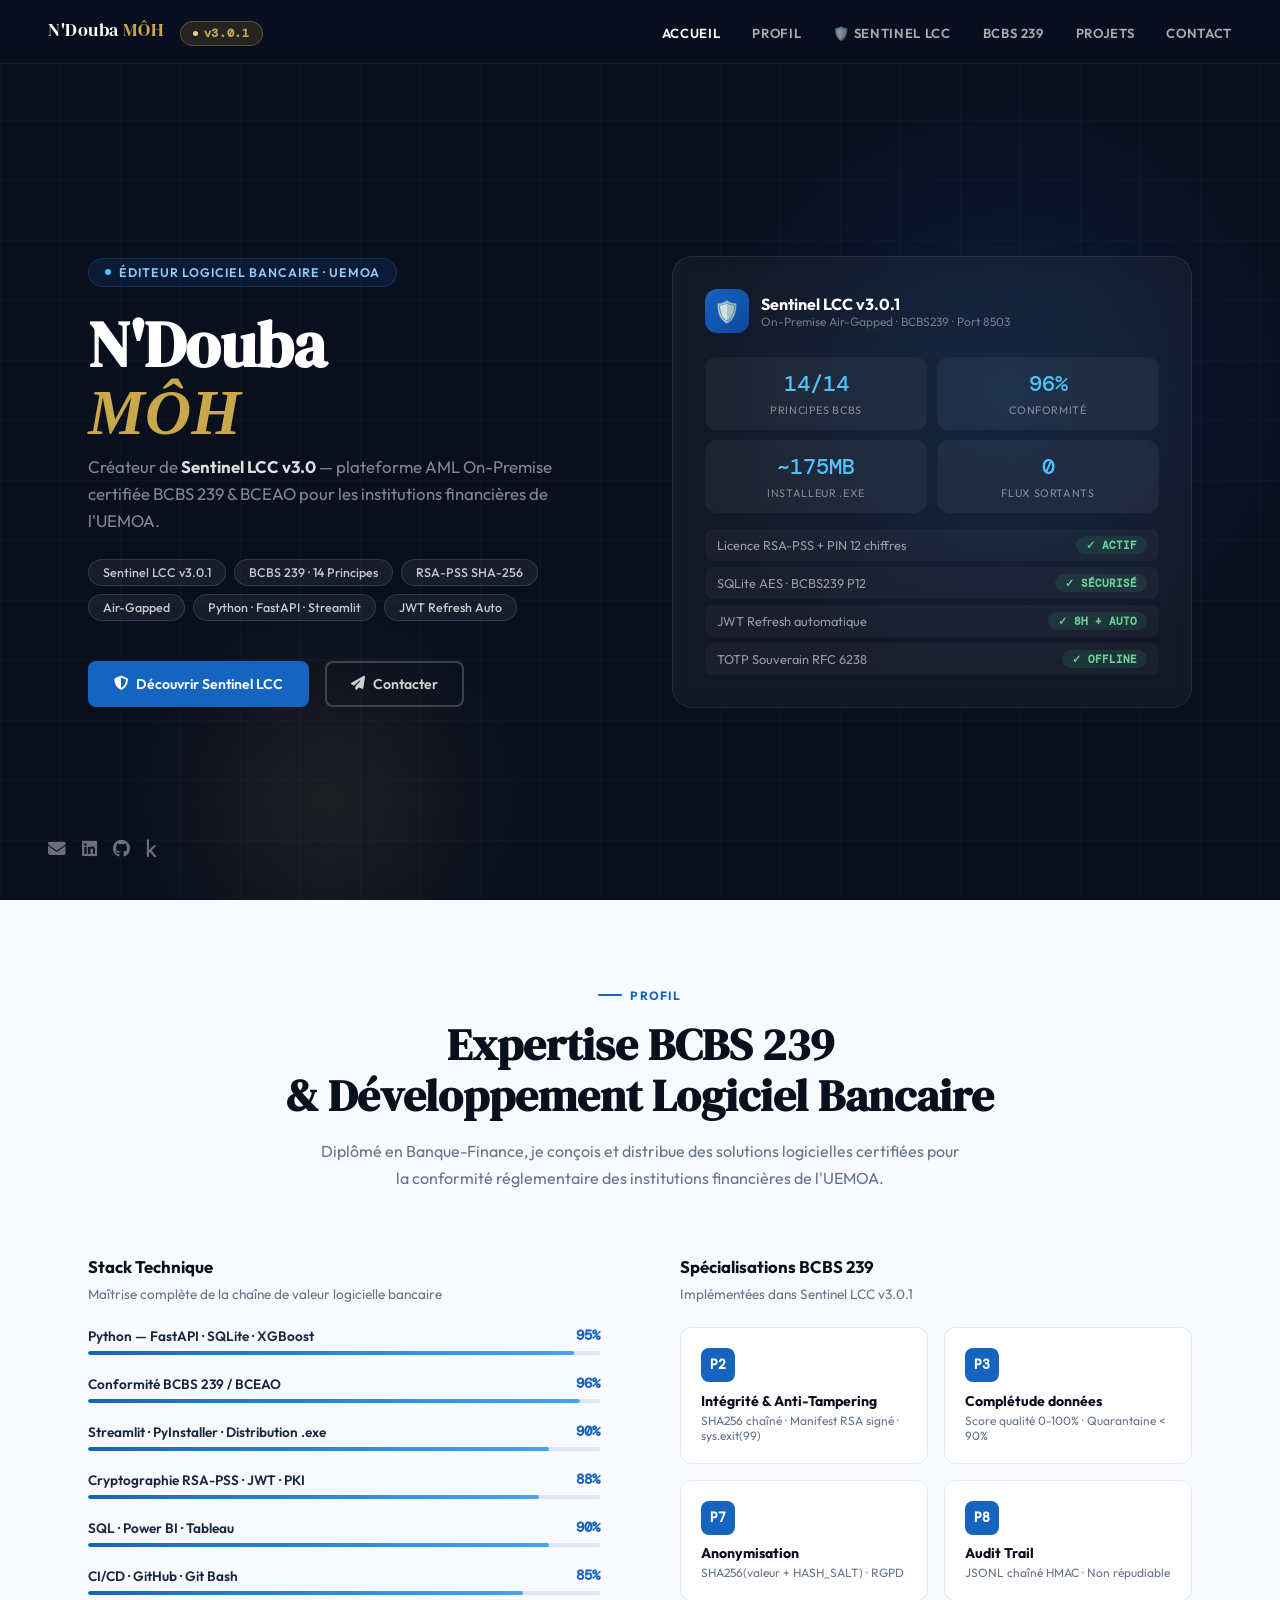
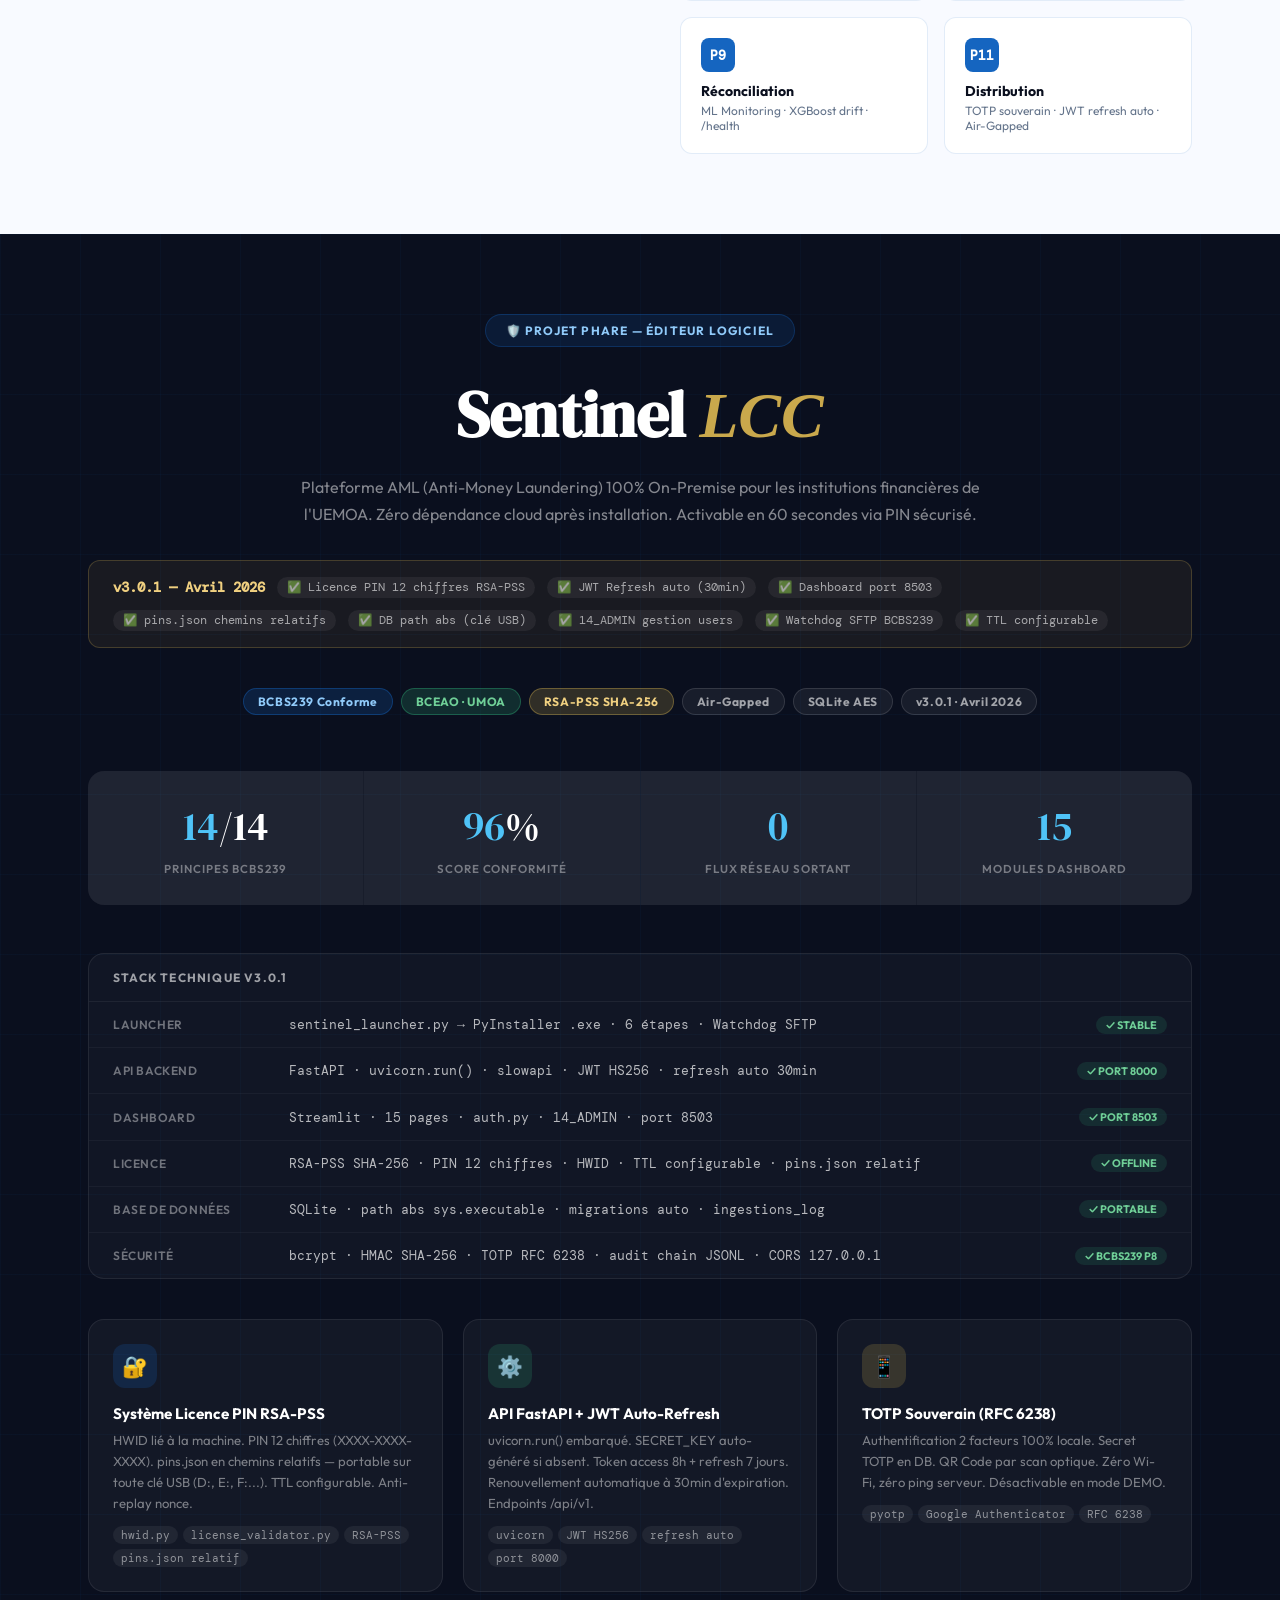
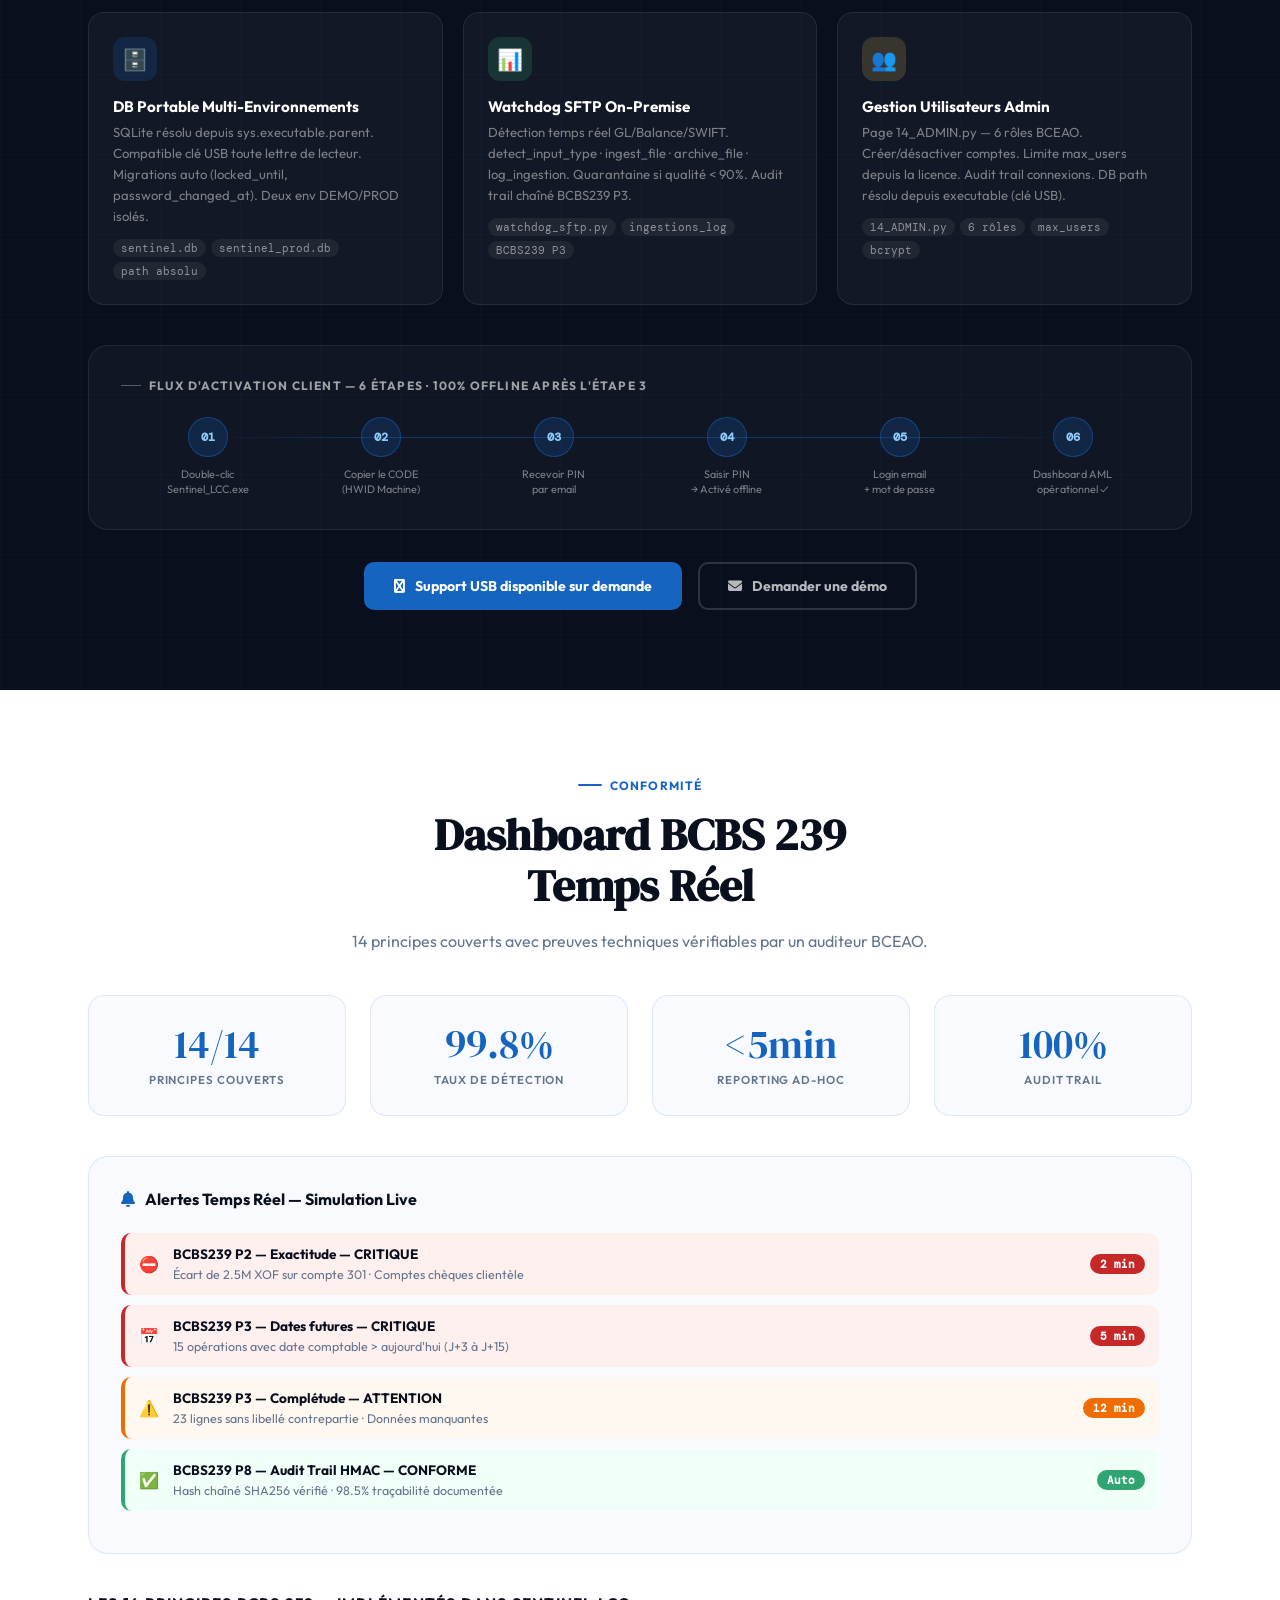
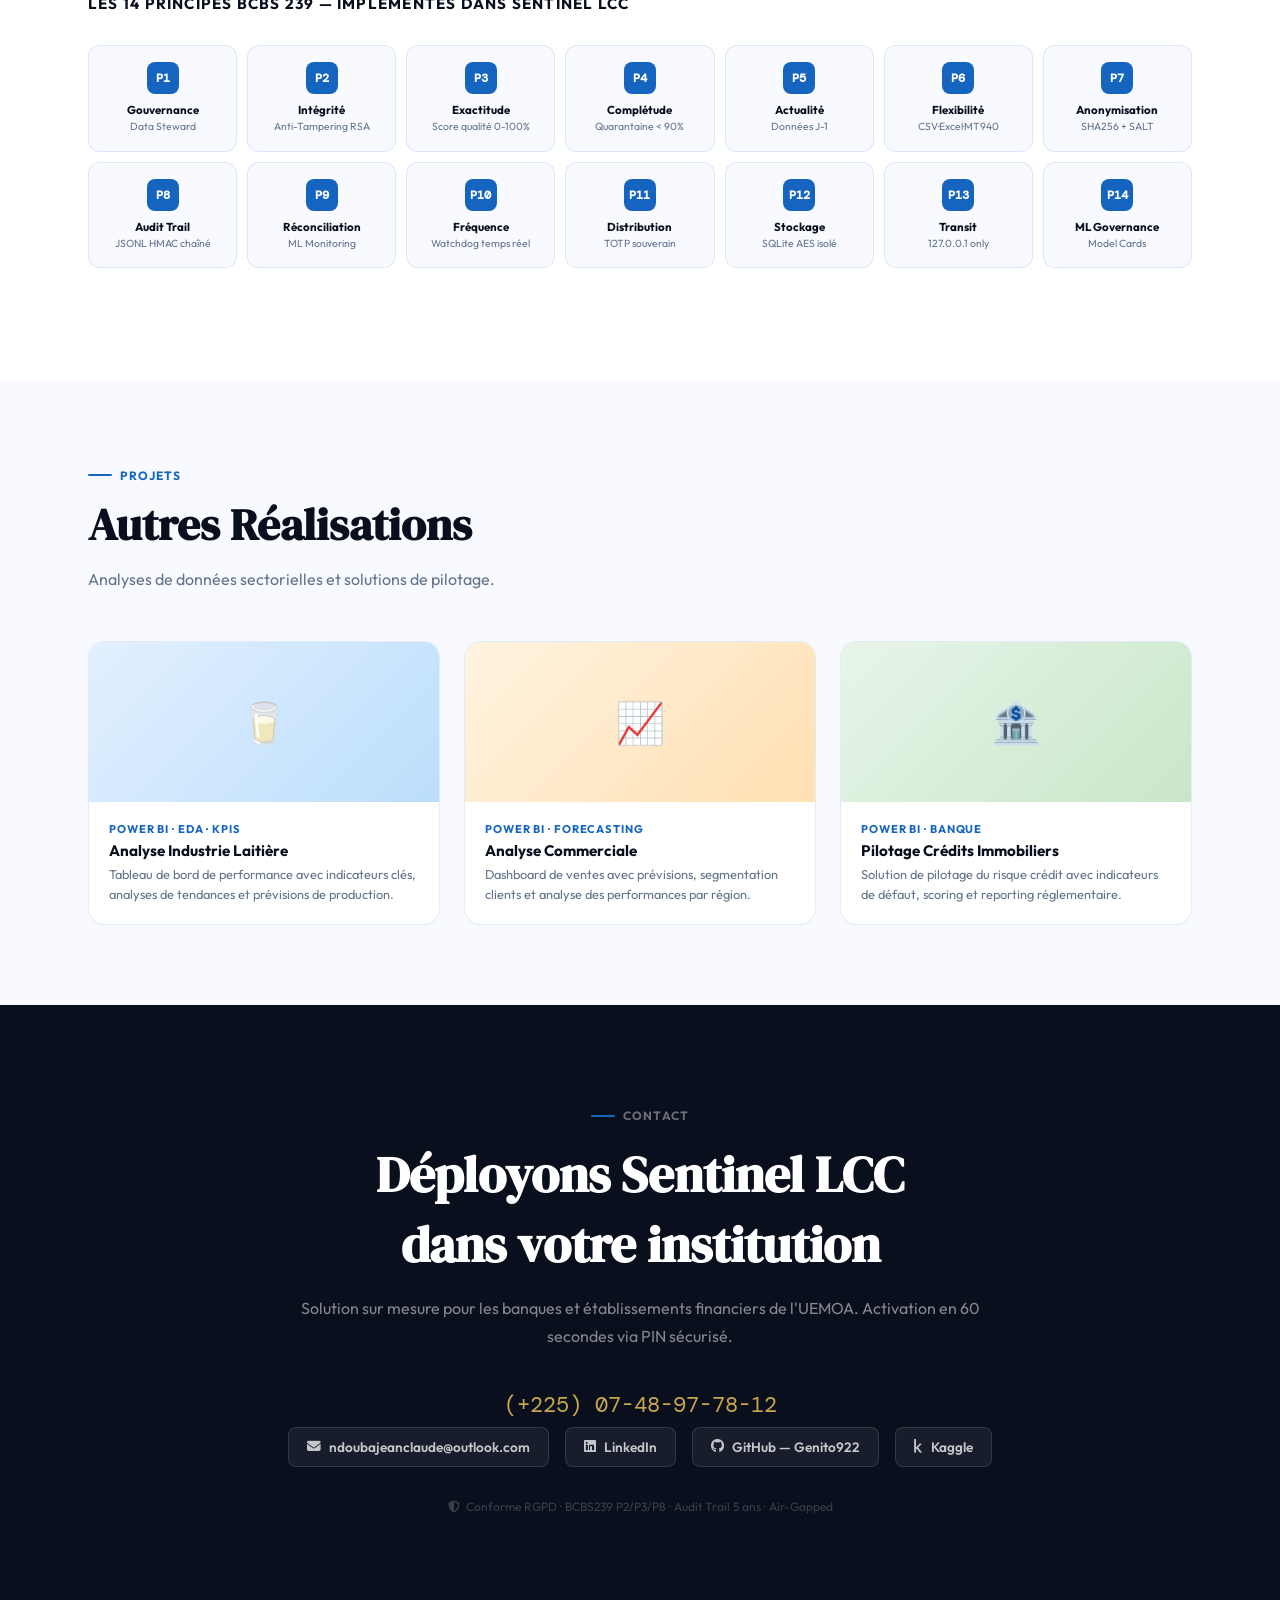
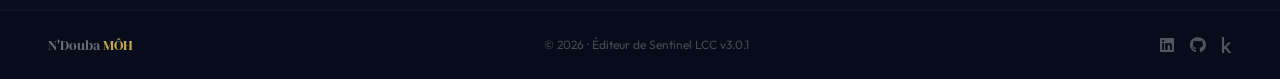
==== commit f453ec35: "Update index.html" ====
--- a/index.html
+++ b/index.html
@@ -2,18 +2,12 @@
 <html class="no-js" lang="fr">
 <head>
     <meta charset="utf-8">
-    <title>N'DOUBA MÔH — Éditeur Logiciel Bancaire | Sentinel LCC | BCBS 239</title>
-    <meta name="description" content="Créateur de Sentinel LCC — plateforme AML On-Premise certifiée BCBS239 et BCEAO. Expert conformité bancaire UEMOA.">
+    <title>N'DOUBA MÔH — Éditeur Logiciel Bancaire | Sentinel LCC v3.0 | BCBS 239</title>
+    <meta name="description" content="Créateur de Sentinel LCC v3.0 — plateforme AML On-Premise certifiée BCBS239 et BCEAO. Expert conformité bancaire UEMOA.">
     <meta name="author" content="N'DOUBA MÔH">
     <meta name="viewport" content="width=device-width, initial-scale=1">
-    <link rel="stylesheet" href="css/base.css">
-    <link rel="stylesheet" href="css/vendor.css">
-    <link rel="stylesheet" href="css/main.css">
     <link rel="stylesheet" href="https://cdnjs.cloudflare.com/ajax/libs/font-awesome/6.4.0/css/all.min.css">
     <link href="https://fonts.googleapis.com/css2?family=DM+Serif+Display:ital@0;1&family=DM+Mono:wght@400;500&family=Outfit:wght@300;400;500;600;700;800&display=swap" rel="stylesheet">
-    <script src="js/modernizr.js"></script>
-    <script src="js/pace.min.js"></script>
-    <link rel="shortcut icon" href="favicon.ico" type="image/x-icon">
 
     <style>
         :root {
@@ -33,6 +27,8 @@
 
         *, *::before, *::after { box-sizing: border-box; margin: 0; padding: 0; }
 
+        html { scroll-behavior: smooth; }
+
         body {
             font-family: 'Outfit', sans-serif;
             background: var(--white);
@@ -40,23 +36,25 @@
             overflow-x: hidden;
         }
 
-        /* ── TYPOGRAPHY ────────────────────────────────── */
+        /* ── TYPOGRAPHY ── */
         .serif { font-family: 'DM Serif Display', serif; }
         .mono  { font-family: 'DM Mono', monospace; }
 
-        /* ── NAV ───────────────────────────────────────── */
+        /* ── NAV ── */
         .s-header {
             position: fixed;
             top: 0; left: 0; right: 0;
-            z-index: 100;
-            background: rgba(10,15,30,0.96);
-            backdrop-filter: blur(12px);
+            z-index: 1000;
+            background: rgba(10,15,30,0.97);
+            backdrop-filter: blur(16px);
+            -webkit-backdrop-filter: blur(16px);
             border-bottom: 1px solid rgba(255,255,255,0.06);
             display: flex;
             align-items: center;
             justify-content: space-between;
             padding: 0 3rem;
             height: 64px;
+            transition: all 0.3s;
         }
         .nav-brand {
             font-family: 'DM Serif Display', serif;
@@ -64,22 +62,87 @@
             color: var(--white);
             text-decoration: none;
             letter-spacing: 0.03em;
+            flex-shrink: 0;
         }
         .nav-brand span { color: var(--gold); }
         .header-nav { display: flex; gap: 2rem; list-style: none; }
         .header-nav a {
             color: rgba(255,255,255,0.65);
             text-decoration: none;
-            font-size: 0.85rem;
-            font-weight: 500;
+            font-size: 0.82rem;
+            font-weight: 600;
             letter-spacing: 0.05em;
             text-transform: uppercase;
             transition: color 0.2s;
+            white-space: nowrap;
         }
         .header-nav a:hover, .header-nav .current a { color: var(--white); }
-        .header-menu-toggle { display: none; color: white; }
-
-        /* ── HERO ──────────────────────────────────────── */
+
+        /* Mobile nav */
+        .header-menu-toggle {
+            display: none;
+            background: none;
+            border: none;
+            color: white;
+            font-size: 1.4rem;
+            cursor: pointer;
+            padding: 8px;
+            z-index: 1001;
+        }
+        .mobile-nav {
+            display: none;
+            position: fixed;
+            top: 64px; left: 0; right: 0;
+            background: rgba(10,15,30,0.99);
+            border-bottom: 1px solid rgba(255,255,255,0.08);
+            z-index: 999;
+            padding: 1rem 0;
+        }
+        .mobile-nav.open { display: block; }
+        .mobile-nav ul { list-style: none; }
+        .mobile-nav ul li a {
+            display: block;
+            padding: 0.75rem 2rem;
+            color: rgba(255,255,255,0.75);
+            text-decoration: none;
+            font-size: 0.9rem;
+            font-weight: 600;
+            letter-spacing: 0.05em;
+            text-transform: uppercase;
+            border-bottom: 1px solid rgba(255,255,255,0.04);
+            transition: color 0.2s, background 0.2s;
+        }
+        .mobile-nav ul li a:hover { color: white; background: rgba(255,255,255,0.05); }
+
+        /* ── VERSION BADGE ── */
+        .version-badge {
+            display: inline-flex;
+            align-items: center;
+            gap: 6px;
+            background: rgba(201,168,76,0.15);
+            border: 1px solid rgba(201,168,76,0.35);
+            color: #F0D080;
+            padding: 4px 12px;
+            border-radius: 100px;
+            font-size: 0.72rem;
+            font-weight: 700;
+            font-family: 'DM Mono', monospace;
+            letter-spacing: 0.06em;
+            margin-left: 0.75rem;
+        }
+        .version-badge::before {
+            content: '';
+            width: 5px; height: 5px;
+            border-radius: 50%;
+            background: #F0D080;
+            animation: blink 2s infinite;
+        }
+        @keyframes blink {
+            0%,100% { opacity: 1; }
+            50% { opacity: 0.3; }
+        }
+
+        /* ── HERO ── */
         #home {
             min-height: 100vh;
             background: var(--ink);
@@ -89,42 +152,35 @@
             overflow: hidden;
             padding-top: 64px;
         }
-
         .hero-grid {
-            position: absolute;
-            inset: 0;
+            position: absolute; inset: 0;
             background-image:
                 linear-gradient(rgba(21,101,192,0.07) 1px, transparent 1px),
                 linear-gradient(90deg, rgba(21,101,192,0.07) 1px, transparent 1px);
             background-size: 60px 60px;
         }
         .hero-glow {
-            position: absolute;
-            top: 10%; left: 55%;
+            position: absolute; top: 10%; left: 55%;
             width: 600px; height: 600px;
             background: radial-gradient(ellipse, rgba(21,101,192,0.18) 0%, transparent 70%);
             pointer-events: none;
         }
         .hero-glow-2 {
-            position: absolute;
-            bottom: -100px; left: 10%;
+            position: absolute; bottom: -100px; left: 10%;
             width: 400px; height: 400px;
             background: radial-gradient(ellipse, rgba(201,168,76,0.1) 0%, transparent 70%);
             pointer-events: none;
         }
-
         .hero-content {
-            position: relative;
-            z-index: 2;
-            max-width: 1200px;
-            margin: 0 auto;
-            padding: 0 3rem;
+            position: relative; z-index: 2;
+            max-width: 1200px; margin: 0 auto;
+            padding: 4rem 3rem;
             display: grid;
             grid-template-columns: 1fr 1fr;
             gap: 4rem;
             align-items: center;
-        }
-
+            width: 100%;
+        }
         .hero-eyebrow {
             display: inline-flex;
             align-items: center;
@@ -151,31 +207,23 @@
             0%, 100% { opacity: 1; transform: scale(1); }
             50% { opacity: 0.5; transform: scale(0.8); }
         }
-
         .hero-name {
             font-family: 'DM Serif Display', serif;
-            font-size: clamp(3rem, 5vw, 5rem);
+            font-size: clamp(2.5rem, 5vw, 5rem);
             color: var(--white);
             line-height: 1.05;
             margin-bottom: 0.5rem;
         }
-        .hero-name em {
-            font-style: italic;
-            color: var(--gold);
-        }
-
+        .hero-name em { font-style: italic; color: var(--gold); }
         .hero-title {
-            font-size: 1.1rem;
+            font-size: 1.05rem;
             color: rgba(255,255,255,0.5);
             font-weight: 400;
             margin-bottom: 1.5rem;
             line-height: 1.6;
         }
-
         .hero-pills {
-            display: flex;
-            flex-wrap: wrap;
-            gap: 8px;
+            display: flex; flex-wrap: wrap; gap: 8px;
             margin-bottom: 2.5rem;
         }
         .pill {
@@ -184,245 +232,162 @@
             color: rgba(255,255,255,0.75);
             padding: 5px 14px;
             border-radius: 100px;
-            font-size: 0.8rem;
+            font-size: 0.78rem;
             font-weight: 500;
         }
-
         .hero-ctas { display: flex; gap: 1rem; flex-wrap: wrap; }
         .btn-primary {
-            background: var(--blue);
-            color: white;
-            padding: 12px 28px;
-            border-radius: 8px;
-            font-size: 0.9rem;
-            font-weight: 600;
+            background: var(--blue); color: white;
+            padding: 12px 24px; border-radius: 8px;
+            font-size: 0.88rem; font-weight: 600;
             text-decoration: none;
-            display: inline-flex;
-            align-items: center;
-            gap: 8px;
-            transition: all 0.2s;
-            border: 2px solid var(--blue);
+            display: inline-flex; align-items: center; gap: 8px;
+            transition: all 0.2s; border: 2px solid var(--blue);
         }
         .btn-primary:hover { background: #1976D2; border-color: #1976D2; transform: translateY(-1px); }
         .btn-outline {
-            background: transparent;
-            color: rgba(255,255,255,0.8);
-            padding: 12px 28px;
-            border-radius: 8px;
-            font-size: 0.9rem;
-            font-weight: 600;
+            background: transparent; color: rgba(255,255,255,0.8);
+            padding: 12px 24px; border-radius: 8px;
+            font-size: 0.88rem; font-weight: 600;
             text-decoration: none;
-            display: inline-flex;
-            align-items: center;
-            gap: 8px;
-            border: 2px solid rgba(255,255,255,0.2);
-            transition: all 0.2s;
+            display: inline-flex; align-items: center; gap: 8px;
+            border: 2px solid rgba(255,255,255,0.2); transition: all 0.2s;
         }
         .btn-outline:hover { border-color: rgba(255,255,255,0.5); color: white; }
 
-        /* Hero right — Sentinel card preview */
+        /* Hero card */
         .hero-card {
             background: rgba(255,255,255,0.04);
             border: 1px solid rgba(255,255,255,0.08);
-            border-radius: 20px;
-            padding: 2rem;
+            border-radius: 20px; padding: 2rem;
             backdrop-filter: blur(10px);
         }
-        .hero-card-header {
-            display: flex;
-            align-items: center;
-            gap: 12px;
-            margin-bottom: 1.5rem;
-        }
+        .hero-card-header { display: flex; align-items: center; gap: 12px; margin-bottom: 1.5rem; }
         .sentinel-badge {
             width: 44px; height: 44px;
             background: linear-gradient(135deg, #1565C0, #0D47A1);
             border-radius: 12px;
-            display: flex;
-            align-items: center;
-            justify-content: center;
-            font-size: 1.3rem;
+            display: flex; align-items: center; justify-content: center;
+            font-size: 1.3rem; flex-shrink: 0;
         }
         .hero-card-title { color: var(--white); font-weight: 700; font-size: 1rem; }
-        .hero-card-sub { color: rgba(255,255,255,0.4); font-size: 0.78rem; }
-
+        .hero-card-sub { color: rgba(255,255,255,0.4); font-size: 0.75rem; }
         .metric-row {
-            display: grid;
-            grid-template-columns: repeat(2, 1fr);
-            gap: 12px;
-            margin-bottom: 1rem;
+            display: grid; grid-template-columns: repeat(2, 1fr);
+            gap: 10px; margin-bottom: 1rem;
         }
         .metric-box {
-            background: rgba(255,255,255,0.05);
-            border-radius: 12px;
-            padding: 14px;
-            text-align: center;
+            background: rgba(255,255,255,0.05); border-radius: 12px;
+            padding: 12px; text-align: center;
         }
         .metric-val {
             font-family: 'DM Mono', monospace;
-            font-size: 1.6rem;
-            font-weight: 500;
-            color: #4FC3F7;
-            display: block;
-        }
-        .metric-lbl {
-            font-size: 0.72rem;
-            color: rgba(255,255,255,0.45);
-            text-transform: uppercase;
-            letter-spacing: 0.06em;
-        }
-
-        .status-row {
-            display: flex;
-            flex-direction: column;
-            gap: 8px;
-        }
+            font-size: 1.4rem; font-weight: 500;
+            color: #4FC3F7; display: block;
+        }
+        .metric-lbl { font-size: 0.68rem; color: rgba(255,255,255,0.45); text-transform: uppercase; letter-spacing: 0.06em; }
+        .status-row { display: flex; flex-direction: column; gap: 6px; }
         .status-item {
-            display: flex;
-            align-items: center;
+            display: flex; align-items: center;
             justify-content: space-between;
             background: rgba(255,255,255,0.03);
-            border-radius: 8px;
-            padding: 8px 12px;
-            font-size: 0.82rem;
+            border-radius: 8px; padding: 7px 12px; font-size: 0.8rem;
         }
         .status-item-label { color: rgba(255,255,255,0.55); }
         .status-ok {
-            background: rgba(47,165,114,0.15);
-            color: #6FCF97;
-            padding: 2px 10px;
-            border-radius: 100px;
-            font-size: 0.72rem;
-            font-weight: 600;
-            font-family: 'DM Mono', monospace;
-        }
-
-        /* ── SOCIAL BAR ─────────────────────────────────── */
+            background: rgba(47,165,114,0.15); color: #6FCF97;
+            padding: 2px 10px; border-radius: 100px;
+            font-size: 0.7rem; font-weight: 600;
+            font-family: 'DM Mono', monospace; white-space: nowrap;
+        }
+
+        /* Social bar */
         .home-social {
-            position: absolute;
-            bottom: 3rem;
-            left: 3rem;
-            z-index: 5;
-            list-style: none;
-            display: flex;
-            gap: 1rem;
-        }
-        .home-social a {
-            color: rgba(255,255,255,0.4);
-            font-size: 1.1rem;
-            transition: color 0.2s;
-        }
+            position: absolute; bottom: 2.5rem; left: 3rem;
+            z-index: 5; list-style: none;
+            display: flex; gap: 1rem;
+        }
+        .home-social a { color: rgba(255,255,255,0.4); font-size: 1.1rem; transition: color 0.2s; }
         .home-social a:hover { color: var(--white); }
         .home-social span { display: none; }
 
-        /* ── SECTION BASE ───────────────────────────────── */
-        .section {
-            padding: 6rem 3rem;
-            max-width: 1200px;
-            margin: 0 auto;
-        }
+        /* ── SECTIONS ── */
+        .section-wrap { max-width: 1200px; margin: 0 auto; padding: 5rem 3rem; }
         .section-eyebrow {
-            display: inline-flex;
-            align-items: center;
-            gap: 8px;
-            color: var(--blue);
-            font-size: 0.78rem;
-            font-weight: 700;
-            letter-spacing: 0.1em;
-            text-transform: uppercase;
-            margin-bottom: 1rem;
+            display: inline-flex; align-items: center; gap: 8px;
+            color: var(--blue); font-size: 0.75rem; font-weight: 700;
+            letter-spacing: 0.1em; text-transform: uppercase; margin-bottom: 1rem;
         }
         .section-eyebrow::before {
-            content: '';
-            width: 24px; height: 2px;
-            background: var(--blue);
-            border-radius: 2px;
+            content: ''; width: 24px; height: 2px;
+            background: var(--blue); border-radius: 2px;
         }
         .section-title {
             font-family: 'DM Serif Display', serif;
-            font-size: clamp(2rem, 3.5vw, 3rem);
-            color: var(--ink);
-            line-height: 1.15;
-            margin-bottom: 1rem;
-        }
+            font-size: clamp(1.8rem, 3.5vw, 3rem);
+            color: var(--ink); line-height: 1.15; margin-bottom: 1rem;
+        }
+        .section-title-white { color: var(--white); }
         .section-lead {
-            font-size: 1.05rem;
-            color: var(--muted);
-            line-height: 1.7;
-            max-width: 640px;
-        }
-
-        /* ── SENTINEL LCC — FLAGSHIP ─────────────────────── */
-        #sentinel {
-            background: var(--ink);
-            padding: 6rem 0;
-            position: relative;
-            overflow: hidden;
-        }
+            font-size: 1rem; color: var(--muted);
+            line-height: 1.7; max-width: 640px;
+        }
+
+        /* ── SENTINEL SECTION ── */
+        #sentinel { background: var(--ink); padding: 5rem 0; position: relative; overflow: hidden; }
         #sentinel::before {
-            content: '';
-            position: absolute;
-            inset: 0;
+            content: ''; position: absolute; inset: 0;
             background-image:
                 linear-gradient(rgba(21,101,192,0.05) 1px, transparent 1px),
                 linear-gradient(90deg, rgba(21,101,192,0.05) 1px, transparent 1px);
             background-size: 80px 80px;
         }
-        .sentinel-inner {
-            position: relative;
-            z-index: 2;
-            max-width: 1200px;
-            margin: 0 auto;
-            padding: 0 3rem;
-        }
-
-        .sentinel-header {
-            text-align: center;
-            margin-bottom: 4rem;
-        }
+        .sentinel-inner { position: relative; z-index: 2; max-width: 1200px; margin: 0 auto; padding: 0 3rem; }
+        .sentinel-header { text-align: center; margin-bottom: 3.5rem; }
         .sentinel-eyebrow {
-            display: inline-flex;
-            align-items: center;
-            gap: 10px;
-            background: rgba(21,101,192,0.15);
-            border: 1px solid rgba(21,101,192,0.3);
-            color: #90CAF9;
-            padding: 8px 20px;
-            border-radius: 100px;
-            font-size: 0.78rem;
-            font-weight: 700;
-            letter-spacing: 0.1em;
-            text-transform: uppercase;
-            margin-bottom: 1.5rem;
+            display: inline-flex; align-items: center; gap: 10px;
+            background: rgba(21,101,192,0.15); border: 1px solid rgba(21,101,192,0.3);
+            color: #90CAF9; padding: 8px 20px; border-radius: 100px;
+            font-size: 0.75rem; font-weight: 700; letter-spacing: 0.1em;
+            text-transform: uppercase; margin-bottom: 1.5rem;
         }
         .sentinel-title {
             font-family: 'DM Serif Display', serif;
-            font-size: clamp(2.5rem, 5vw, 4rem);
-            color: var(--white);
-            margin-bottom: 1rem;
+            font-size: clamp(2rem, 5vw, 4rem); color: var(--white); margin-bottom: 1rem;
         }
         .sentinel-title em { font-style: italic; color: var(--gold); }
         .sentinel-sub {
-            font-size: 1.1rem;
-            color: rgba(255,255,255,0.5);
-            max-width: 680px;
-            margin: 0 auto 2rem;
-            line-height: 1.7;
+            font-size: 1rem; color: rgba(255,255,255,0.5);
+            max-width: 680px; margin: 0 auto 2rem; line-height: 1.7;
+        }
+
+        /* Changelog banner */
+        .changelog-banner {
+            background: rgba(201,168,76,0.08);
+            border: 1px solid rgba(201,168,76,0.25);
+            border-radius: 12px;
+            padding: 1rem 1.5rem;
+            margin-bottom: 2.5rem;
+            display: flex; flex-wrap: wrap; gap: 0.75rem; align-items: center;
+        }
+        .changelog-title {
+            color: #F0D080; font-weight: 700; font-size: 0.85rem;
+            font-family: 'DM Mono', monospace;
+        }
+        .changelog-item {
+            background: rgba(255,255,255,0.06);
+            color: rgba(255,255,255,0.6);
+            padding: 3px 10px; border-radius: 100px;
+            font-size: 0.72rem; font-family: 'DM Mono', monospace;
         }
 
         .sentinel-badges {
-            display: flex;
-            justify-content: center;
-            gap: 10px;
-            flex-wrap: wrap;
-            margin-bottom: 3rem;
+            display: flex; justify-content: center; gap: 8px;
+            flex-wrap: wrap; margin-bottom: 2.5rem;
         }
         .s-badge {
-            padding: 6px 16px;
-            border-radius: 100px;
-            font-size: 0.78rem;
-            font-weight: 700;
-            letter-spacing: 0.05em;
+            padding: 5px 14px; border-radius: 100px;
+            font-size: 0.75rem; font-weight: 700; letter-spacing: 0.05em;
         }
         .s-badge-blue  { background: rgba(21,101,192,0.2);  color: #90CAF9; border: 1px solid rgba(21,101,192,0.4); }
         .s-badge-green { background: rgba(47,165,114,0.2);  color: #6FCF97; border: 1px solid rgba(47,165,114,0.4); }
@@ -431,464 +396,368 @@
 
         /* KPIs Sentinel */
         .sentinel-kpis {
-            display: grid;
-            grid-template-columns: repeat(4, 1fr);
-            gap: 1px;
-            background: rgba(255,255,255,0.06);
-            border-radius: 16px;
-            overflow: hidden;
-            margin-bottom: 3rem;
+            display: grid; grid-template-columns: repeat(4, 1fr);
+            gap: 1px; background: rgba(255,255,255,0.06);
+            border-radius: 16px; overflow: hidden; margin-bottom: 3rem;
         }
         .skpi {
-            background: rgba(255,255,255,0.03);
-            padding: 2rem 1.5rem;
-            text-align: center;
-            transition: background 0.2s;
+            background: rgba(255,255,255,0.03); padding: 1.75rem 1.5rem;
+            text-align: center; transition: background 0.2s;
         }
         .skpi:hover { background: rgba(255,255,255,0.06); }
         .skpi-val {
-            font-family: 'DM Serif Display', serif;
-            font-size: 2.8rem;
-            color: var(--white);
-            display: block;
-            margin-bottom: 4px;
+            font-family: 'DM Serif Display', serif; font-size: 2.5rem;
+            color: var(--white); display: block; margin-bottom: 4px;
         }
         .skpi-val span { color: #4FC3F7; }
         .skpi-lbl {
-            font-size: 0.78rem;
-            color: rgba(255,255,255,0.4);
-            text-transform: uppercase;
-            letter-spacing: 0.08em;
-            font-weight: 600;
+            font-size: 0.72rem; color: rgba(255,255,255,0.4);
+            text-transform: uppercase; letter-spacing: 0.08em; font-weight: 600;
         }
 
         /* Architecture cards */
         .arch-grid {
-            display: grid;
-            grid-template-columns: repeat(3, 1fr);
-            gap: 1.5rem;
-            margin-bottom: 3rem;
+            display: grid; grid-template-columns: repeat(3, 1fr);
+            gap: 1.25rem; margin-bottom: 2.5rem;
         }
         .arch-card {
-            background: rgba(255,255,255,0.04);
-            border: 1px solid rgba(255,255,255,0.08);
-            border-radius: 16px;
-            padding: 1.75rem;
-            transition: all 0.3s;
+            background: rgba(255,255,255,0.04); border: 1px solid rgba(255,255,255,0.08);
+            border-radius: 16px; padding: 1.5rem; transition: all 0.3s;
         }
         .arch-card:hover {
-            background: rgba(255,255,255,0.07);
-            border-color: rgba(21,101,192,0.4);
+            background: rgba(255,255,255,0.07); border-color: rgba(21,101,192,0.4);
             transform: translateY(-4px);
         }
         .arch-icon {
-            width: 48px; height: 48px;
-            border-radius: 12px;
+            width: 44px; height: 44px; border-radius: 12px;
             display: flex; align-items: center; justify-content: center;
-            font-size: 1.4rem;
-            margin-bottom: 1rem;
+            font-size: 1.3rem; margin-bottom: 1rem;
         }
         .arch-icon-blue  { background: rgba(21,101,192,0.2); }
         .arch-icon-green { background: rgba(47,165,114,0.2); }
         .arch-icon-gold  { background: rgba(201,168,76,0.2); }
-        .arch-card-title { color: var(--white); font-weight: 700; margin-bottom: 0.5rem; font-size: 1rem; }
-        .arch-card-desc  { color: rgba(255,255,255,0.45); font-size: 0.85rem; line-height: 1.6; }
-        .arch-tags {
-            display: flex;
-            flex-wrap: wrap;
-            gap: 6px;
-            margin-top: 1rem;
-        }
+        .arch-card-title { color: var(--white); font-weight: 700; margin-bottom: 0.4rem; font-size: 0.95rem; }
+        .arch-card-desc  { color: rgba(255,255,255,0.45); font-size: 0.82rem; line-height: 1.6; }
+        .arch-tags { display: flex; flex-wrap: wrap; gap: 5px; margin-top: 0.75rem; }
         .arch-tag {
-            background: rgba(255,255,255,0.06);
-            color: rgba(255,255,255,0.5);
-            padding: 3px 10px;
-            border-radius: 100px;
-            font-size: 0.72rem;
-            font-family: 'DM Mono', monospace;
-        }
-
-        /* Flow download */
-        .sentinel-flow {
+            background: rgba(255,255,255,0.06); color: rgba(255,255,255,0.5);
+            padding: 2px 8px; border-radius: 100px;
+            font-size: 0.68rem; font-family: 'DM Mono', monospace;
+        }
+
+        /* Tech stack table */
+        .tech-stack {
             background: rgba(255,255,255,0.03);
             border: 1px solid rgba(255,255,255,0.08);
-            border-radius: 20px;
-            padding: 2.5rem;
-            margin-bottom: 2rem;
+            border-radius: 16px; overflow: hidden; margin-bottom: 2.5rem;
+        }
+        .tech-stack-title {
+            padding: 1rem 1.5rem;
+            color: rgba(255,255,255,0.6); font-size: 0.75rem;
+            font-weight: 700; letter-spacing: 0.1em; text-transform: uppercase;
+            border-bottom: 1px solid rgba(255,255,255,0.06);
+        }
+        .tech-row {
+            display: grid; grid-template-columns: 160px 1fr auto;
+            gap: 1rem; padding: 0.85rem 1.5rem; align-items: center;
+            border-bottom: 1px solid rgba(255,255,255,0.04);
+            transition: background 0.15s;
+        }
+        .tech-row:last-child { border-bottom: none; }
+        .tech-row:hover { background: rgba(255,255,255,0.03); }
+        .tech-layer { color: rgba(255,255,255,0.4); font-size: 0.75rem; font-weight: 600; letter-spacing: 0.05em; text-transform: uppercase; }
+        .tech-detail { color: rgba(255,255,255,0.7); font-size: 0.82rem; font-family: 'DM Mono', monospace; }
+        .tech-status {
+            background: rgba(47,165,114,0.15); color: #6FCF97;
+            padding: 2px 10px; border-radius: 100px;
+            font-size: 0.68rem; font-weight: 700; white-space: nowrap;
+        }
+
+        /* Flow */
+        .sentinel-flow {
+            background: rgba(255,255,255,0.03); border: 1px solid rgba(255,255,255,0.08);
+            border-radius: 20px; padding: 2rem; margin-bottom: 2rem;
         }
         .flow-title {
-            color: rgba(255,255,255,0.6);
-            font-size: 0.78rem;
-            font-weight: 700;
-            letter-spacing: 0.1em;
-            text-transform: uppercase;
-            margin-bottom: 1.5rem;
-            display: flex;
-            align-items: center;
-            gap: 8px;
-        }
-        .flow-title::before {
-            content: '';
-            width: 20px; height: 1px;
-            background: rgba(255,255,255,0.3);
-        }
+            color: rgba(255,255,255,0.6); font-size: 0.75rem; font-weight: 700;
+            letter-spacing: 0.1em; text-transform: uppercase; margin-bottom: 1.5rem;
+            display: flex; align-items: center; gap: 8px;
+        }
+        .flow-title::before { content: ''; width: 20px; height: 1px; background: rgba(255,255,255,0.3); }
         .flow-steps {
-            display: grid;
-            grid-template-columns: repeat(6, 1fr);
-            gap: 0;
-            position: relative;
+            display: grid; grid-template-columns: repeat(6, 1fr);
+            gap: 0; position: relative;
         }
         .flow-steps::before {
-            content: '';
-            position: absolute;
-            top: 20px; left: 10%; right: 10%;
-            height: 1px;
+            content: ''; position: absolute;
+            top: 20px; left: 8%; right: 8%; height: 1px;
             background: linear-gradient(90deg, transparent, rgba(21,101,192,0.4) 20%, rgba(21,101,192,0.4) 80%, transparent);
         }
-        .flow-step {
-            text-align: center;
-            position: relative;
-            z-index: 2;
-        }
+        .flow-step { text-align: center; position: relative; z-index: 2; }
         .flow-step-num {
             width: 40px; height: 40px;
-            background: rgba(21,101,192,0.2);
-            border: 1px solid rgba(21,101,192,0.5);
-            border-radius: 50%;
-            display: flex; align-items: center; justify-content: center;
-            margin: 0 auto 10px;
-            font-family: 'DM Mono', monospace;
-            font-size: 0.8rem;
-            color: #90CAF9;
-            font-weight: 600;
-        }
-        .flow-step-label {
-            font-size: 0.72rem;
-            color: rgba(255,255,255,0.45);
-            line-height: 1.4;
-        }
-
-        .sentinel-ctas {
-            display: flex;
-            gap: 1rem;
-            justify-content: center;
-            flex-wrap: wrap;
-        }
+            background: rgba(21,101,192,0.2); border: 1px solid rgba(21,101,192,0.5);
+            border-radius: 50%; display: flex; align-items: center; justify-content: center;
+            margin: 0 auto 10px; font-family: 'DM Mono', monospace;
+            font-size: 0.75rem; color: #90CAF9; font-weight: 600;
+        }
+        .flow-step-label { font-size: 0.68rem; color: rgba(255,255,255,0.45); line-height: 1.4; }
+
+        .sentinel-ctas { display: flex; gap: 1rem; justify-content: center; flex-wrap: wrap; }
         .btn-sentinel {
-            background: var(--blue);
-            color: white;
-            padding: 14px 32px;
-            border-radius: 10px;
-            font-size: 0.9rem;
-            font-weight: 700;
-            text-decoration: none;
-            display: inline-flex;
-            align-items: center;
-            gap: 10px;
-            transition: all 0.2s;
-            border: 2px solid var(--blue);
-            letter-spacing: 0.02em;
+            background: var(--blue); color: white;
+            padding: 13px 28px; border-radius: 10px;
+            font-size: 0.88rem; font-weight: 700; text-decoration: none;
+            display: inline-flex; align-items: center; gap: 10px;
+            transition: all 0.2s; border: 2px solid var(--blue);
         }
         .btn-sentinel:hover { background: #1976D2; transform: translateY(-2px); box-shadow: 0 8px 24px rgba(21,101,192,0.4); }
         .btn-sentinel-outline {
-            background: transparent;
-            color: rgba(255,255,255,0.7);
-            padding: 14px 32px;
-            border-radius: 10px;
-            font-size: 0.9rem;
-            font-weight: 700;
-            text-decoration: none;
-            display: inline-flex;
-            align-items: center;
-            gap: 10px;
-            border: 2px solid rgba(255,255,255,0.15);
-            transition: all 0.2s;
+            background: transparent; color: rgba(255,255,255,0.7);
+            padding: 13px 28px; border-radius: 10px;
+            font-size: 0.88rem; font-weight: 700; text-decoration: none;
+            display: inline-flex; align-items: center; gap: 10px;
+            border: 2px solid rgba(255,255,255,0.15); transition: all 0.2s;
         }
         .btn-sentinel-outline:hover { border-color: rgba(255,255,255,0.4); color: white; }
 
-        /* ── ABOUT ──────────────────────────────────────── */
+        /* ── ABOUT ── */
         #about { background: var(--surface); }
-        .about-inner { max-width: 1200px; margin: 0 auto; padding: 6rem 3rem; }
         .about-grid { display: grid; grid-template-columns: 1fr 1fr; gap: 5rem; align-items: start; }
-
         .skills-list { margin-top: 1.5rem; }
-        .skill-item {
-            margin-bottom: 1.25rem;
-        }
+        .skill-item { margin-bottom: 1.25rem; }
         .skill-header {
-            display: flex;
-            justify-content: space-between;
-            margin-bottom: 6px;
-            font-size: 0.88rem;
-            font-weight: 600;
-            color: var(--ink2);
+            display: flex; justify-content: space-between;
+            margin-bottom: 6px; font-size: 0.85rem; font-weight: 600; color: var(--ink2);
         }
         .skill-pct { color: var(--blue); font-family: 'DM Mono', monospace; }
-        .skill-bar {
-            height: 4px;
-            background: rgba(21,101,192,0.12);
-            border-radius: 4px;
-            overflow: hidden;
-        }
-        .skill-fill {
-            height: 100%;
-            background: linear-gradient(90deg, var(--blue), #42A5F5);
-            border-radius: 4px;
-            transition: width 1s ease;
-        }
-
+        .skill-bar { height: 4px; background: rgba(21,101,192,0.12); border-radius: 4px; overflow: hidden; }
+        .skill-fill { height: 100%; background: linear-gradient(90deg, var(--blue), #42A5F5); border-radius: 4px; }
         .spec-grid { display: grid; grid-template-columns: 1fr 1fr; gap: 1rem; margin-top: 1.5rem; }
         .spec-card {
-            background: var(--white);
-            border: 1px solid var(--border);
-            border-radius: 12px;
-            padding: 1.25rem;
-            transition: all 0.2s;
+            background: var(--white); border: 1px solid var(--border);
+            border-radius: 12px; padding: 1.25rem; transition: all 0.2s;
         }
         .spec-card:hover { border-color: rgba(21,101,192,0.3); box-shadow: 0 4px 16px rgba(21,101,192,0.08); }
         .spec-num {
-            width: 36px; height: 36px;
-            background: var(--blue);
-            color: white;
-            border-radius: 8px;
-            display: flex; align-items: center; justify-content: center;
-            font-weight: 800;
-            font-size: 0.85rem;
-            margin-bottom: 0.75rem;
+            width: 34px; height: 34px; background: var(--blue); color: white;
+            border-radius: 8px; display: flex; align-items: center; justify-content: center;
+            font-weight: 800; font-size: 0.8rem; margin-bottom: 0.6rem;
             font-family: 'DM Mono', monospace;
         }
-        .spec-title { font-weight: 700; font-size: 0.9rem; color: var(--ink); margin-bottom: 3px; }
-        .spec-desc { font-size: 0.78rem; color: var(--muted); }
-
-        /* ── BCBS 239 ─────────────────────────────────── */
+        .spec-title { font-weight: 700; font-size: 0.88rem; color: var(--ink); margin-bottom: 3px; }
+        .spec-desc { font-size: 0.75rem; color: var(--muted); }
+
+        /* ── BCBS239 ── */
         #bcbs239 { background: var(--white); }
-        .bcbs-inner { max-width: 1200px; margin: 0 auto; padding: 6rem 3rem; }
-
         .kpi-row {
-            display: grid;
-            grid-template-columns: repeat(4, 1fr);
-            gap: 1.5rem;
-            margin: 3rem 0;
+            display: grid; grid-template-columns: repeat(4, 1fr);
+            gap: 1.5rem; margin: 2.5rem 0;
         }
         .kpi-box {
-            background: var(--surface);
-            border: 1px solid var(--border);
-            border-radius: 16px;
-            padding: 2rem 1.5rem;
-            text-align: center;
-            transition: all 0.3s;
-            position: relative;
-            overflow: hidden;
+            background: var(--surface); border: 1px solid var(--border);
+            border-radius: 16px; padding: 1.75rem 1.5rem;
+            text-align: center; transition: all 0.3s; position: relative; overflow: hidden;
         }
         .kpi-box::after {
-            content: '';
-            position: absolute;
-            bottom: 0; left: 0; right: 0;
-            height: 3px;
-            background: var(--blue);
-            transform: scaleX(0);
-            transition: transform 0.3s;
+            content: ''; position: absolute;
+            bottom: 0; left: 0; right: 0; height: 3px;
+            background: var(--blue); transform: scaleX(0); transition: transform 0.3s;
         }
         .kpi-box:hover::after { transform: scaleX(1); }
         .kpi-box:hover { transform: translateY(-4px); box-shadow: 0 8px 24px rgba(21,101,192,0.12); }
         .kpi-val {
-            font-family: 'DM Serif Display', serif;
-            font-size: 3rem;
-            color: var(--blue);
-            display: block;
-            line-height: 1;
-            margin-bottom: 8px;
-        }
-        .kpi-lbl { font-size: 0.78rem; color: var(--muted); text-transform: uppercase; letter-spacing: 0.08em; font-weight: 600; }
+            font-family: 'DM Serif Display', serif; font-size: 2.5rem;
+            color: var(--blue); display: block; line-height: 1; margin-bottom: 8px;
+        }
+        .kpi-lbl { font-size: 0.72rem; color: var(--muted); text-transform: uppercase; letter-spacing: 0.08em; font-weight: 600; }
 
         /* Alertes */
         .alertes-box {
-            background: var(--surface);
-            border: 1px solid var(--border);
-            border-radius: 20px;
-            padding: 2rem;
-            margin: 2.5rem 0;
+            background: var(--surface); border: 1px solid var(--border);
+            border-radius: 20px; padding: 2rem; margin: 2.5rem 0;
         }
         .alertes-title {
             display: flex; align-items: center; gap: 10px;
-            font-weight: 700; color: var(--ink); margin-bottom: 1.5rem;
-            font-size: 1rem;
+            font-weight: 700; color: var(--ink); margin-bottom: 1.5rem; font-size: 1rem;
         }
         .alert-item {
-            display: flex; align-items: center; gap: 16px;
-            padding: 12px 16px;
-            border-radius: 10px;
-            margin-bottom: 10px;
-            font-size: 0.88rem;
+            display: flex; align-items: center; gap: 14px;
+            padding: 12px 14px; border-radius: 10px; margin-bottom: 10px; font-size: 0.85rem;
         }
         .alert-crit { background: #FFF0F0; border-left: 4px solid var(--red); }
         .alert-warn { background: #FFF8F0; border-left: 4px solid #EF6C00; }
         .alert-ok   { background: #F0FFF8; border-left: 4px solid var(--green); }
-        .alert-icon { font-size: 1.1rem; flex-shrink: 0; }
-        .alert-body { flex: 1; }
-        .alert-body strong { display: block; margin-bottom: 2px; color: var(--ink); font-size: 0.88rem; }
-        .alert-body span { color: var(--muted); font-size: 0.82rem; }
+        .alert-icon { font-size: 1rem; flex-shrink: 0; }
+        .alert-body { flex: 1; min-width: 0; }
+        .alert-body strong { display: block; margin-bottom: 2px; color: var(--ink); font-size: 0.85rem; }
+        .alert-body span { color: var(--muted); font-size: 0.78rem; }
         .alert-time {
             padding: 3px 10px; border-radius: 100px;
-            font-size: 0.72rem; font-weight: 700;
-            font-family: 'DM Mono', monospace;
-            white-space: nowrap;
+            font-size: 0.68rem; font-weight: 700;
+            font-family: 'DM Mono', monospace; white-space: nowrap; flex-shrink: 0;
         }
         .time-crit { background: var(--red); color: white; }
         .time-warn { background: #EF6C00; color: white; }
         .time-ok   { background: var(--green); color: white; }
 
-        /* Principes grid */
+        /* Principes */
         .principles-grid {
-            display: grid;
-            grid-template-columns: repeat(7, 1fr);
-            gap: 10px;
-            margin: 2rem 0;
+            display: grid; grid-template-columns: repeat(7, 1fr);
+            gap: 10px; margin: 2rem 0;
         }
         .p-card {
-            background: var(--surface);
-            border: 1px solid var(--border);
-            border-radius: 12px;
-            padding: 1rem 0.75rem;
-            text-align: center;
-            transition: all 0.2s;
-            cursor: default;
+            background: var(--surface); border: 1px solid var(--border);
+            border-radius: 12px; padding: 1rem 0.75rem;
+            text-align: center; transition: all 0.2s; cursor: default;
         }
         .p-card:hover { border-color: var(--blue); background: var(--blue-lt); transform: translateY(-2px); }
         .p-num {
-            width: 34px; height: 34px;
-            background: var(--blue);
-            color: white; border-radius: 8px;
-            display: flex; align-items: center; justify-content: center;
-            font-weight: 800; font-size: 0.8rem;
-            margin: 0 auto 8px;
+            width: 32px; height: 32px; background: var(--blue); color: white;
+            border-radius: 8px; display: flex; align-items: center; justify-content: center;
+            font-weight: 800; font-size: 0.75rem; margin: 0 auto 8px;
             font-family: 'DM Mono', monospace;
         }
-        .p-title { font-weight: 700; font-size: 0.75rem; color: var(--ink); margin-bottom: 3px; }
-        .p-desc  { font-size: 0.68rem; color: var(--muted); line-height: 1.4; }
-
-        /* ── PROJECTS ─────────────────────────────────── */
+        .p-title { font-weight: 700; font-size: 0.72rem; color: var(--ink); margin-bottom: 3px; }
+        .p-desc  { font-size: 0.65rem; color: var(--muted); line-height: 1.4; }
+
+        /* ── PROJECTS ── */
         #works { background: var(--surface); }
-        .works-inner { max-width: 1200px; margin: 0 auto; padding: 6rem 3rem; }
-
         .project-grid { display: grid; grid-template-columns: repeat(3, 1fr); gap: 1.5rem; margin-top: 3rem; }
         .project-card {
-            background: var(--white);
-            border: 1px solid var(--border);
-            border-radius: 16px;
-            overflow: hidden;
-            transition: all 0.3s;
-            text-decoration: none;
-            color: inherit;
-            display: block;
+            background: var(--white); border: 1px solid var(--border);
+            border-radius: 16px; overflow: hidden; transition: all 0.3s;
+            text-decoration: none; color: inherit; display: block;
         }
         .project-card:hover { transform: translateY(-6px); box-shadow: 0 12px 32px rgba(21,101,192,0.12); border-color: rgba(21,101,192,0.3); }
         .project-thumb {
-            height: 180px;
-            display: flex; align-items: center; justify-content: center;
-            font-size: 3rem;
-            position: relative;
-            overflow: hidden;
-        }
-        .project-body { padding: 1.5rem; }
-        .project-cat { font-size: 0.72rem; font-weight: 700; letter-spacing: 0.08em; text-transform: uppercase; color: var(--blue); margin-bottom: 6px; }
-        .project-title { font-weight: 700; font-size: 1rem; color: var(--ink); margin-bottom: 6px; }
-        .project-desc { font-size: 0.82rem; color: var(--muted); line-height: 1.5; }
-
-        /* ── CONTACT ──────────────────────────────────── */
-        #contact {
-            background: var(--ink);
-            padding: 6rem 3rem;
-            text-align: center;
-        }
+            height: 160px; display: flex; align-items: center;
+            justify-content: center; font-size: 2.5rem;
+        }
+        .project-body { padding: 1.25rem; }
+        .project-cat { font-size: 0.7rem; font-weight: 700; letter-spacing: 0.08em; text-transform: uppercase; color: var(--blue); margin-bottom: 5px; }
+        .project-title { font-weight: 700; font-size: 0.95rem; color: var(--ink); margin-bottom: 5px; }
+        .project-desc { font-size: 0.8rem; color: var(--muted); line-height: 1.5; }
+
+        /* ── CONTACT ── */
+        #contact { background: var(--ink); padding: 6rem 3rem; text-align: center; }
         .contact-inner { max-width: 720px; margin: 0 auto; }
         .contact-title {
             font-family: 'DM Serif Display', serif;
-            font-size: clamp(2rem, 4vw, 3.5rem);
-            color: var(--white);
-            margin-bottom: 1rem;
-        }
-        .contact-sub { color: rgba(255,255,255,0.5); font-size: 1.05rem; margin-bottom: 2.5rem; line-height: 1.7; }
+            font-size: clamp(1.8rem, 4vw, 3.5rem); color: var(--white); margin-bottom: 1rem;
+        }
+        .contact-sub { color: rgba(255,255,255,0.5); font-size: 1rem; margin-bottom: 2.5rem; line-height: 1.7; }
         .contact-links {
-            display: flex;
-            justify-content: center;
-            gap: 1rem;
-            flex-wrap: wrap;
-            margin-bottom: 3rem;
+            display: flex; justify-content: center; gap: 1rem;
+            flex-wrap: wrap; margin-bottom: 2rem;
         }
         .contact-link {
             display: inline-flex; align-items: center; gap: 8px;
-            background: rgba(255,255,255,0.06);
-            border: 1px solid rgba(255,255,255,0.12);
-            color: rgba(255,255,255,0.75);
-            padding: 10px 20px;
-            border-radius: 8px;
-            font-size: 0.88rem;
-            font-weight: 600;
-            text-decoration: none;
-            transition: all 0.2s;
+            background: rgba(255,255,255,0.06); border: 1px solid rgba(255,255,255,0.12);
+            color: rgba(255,255,255,0.75); padding: 10px 18px;
+            border-radius: 8px; font-size: 0.85rem; font-weight: 600;
+            text-decoration: none; transition: all 0.2s;
         }
         .contact-link:hover { background: rgba(255,255,255,0.1); color: white; border-color: rgba(255,255,255,0.25); }
         .contact-phone {
-            font-family: 'DM Mono', monospace;
-            font-size: 1.5rem;
-            color: var(--gold);
-            margin-bottom: 0.5rem;
-            display: block;
-        }
-
-        /* ── FOOTER ───────────────────────────────────── */
+            font-family: 'DM Mono', monospace; font-size: 1.4rem;
+            color: var(--gold); margin-bottom: 0.5rem; display: block;
+        }
+
+        /* ── FOOTER ── */
         footer {
-            background: #070C1A;
-            padding: 2rem 3rem;
-            display: flex;
-            align-items: center;
+            background: #070C1A; padding: 1.5rem 3rem;
+            display: flex; align-items: center;
             justify-content: space-between;
             border-top: 1px solid rgba(255,255,255,0.05);
-        }
-        .footer-brand {
-            font-family: 'DM Serif Display', serif;
-            color: rgba(255,255,255,0.4);
-            font-size: 0.9rem;
-        }
-        .footer-copy { color: rgba(255,255,255,0.25); font-size: 0.78rem; }
+            flex-wrap: wrap; gap: 1rem;
+        }
+        .footer-brand { font-family: 'DM Serif Display', serif; color: rgba(255,255,255,0.4); font-size: 0.9rem; }
+        .footer-copy { color: rgba(255,255,255,0.25); font-size: 0.75rem; }
         .footer-links { display: flex; gap: 1rem; }
         .footer-links a { color: rgba(255,255,255,0.3); font-size: 1rem; transition: color 0.2s; }
         .footer-links a:hover { color: rgba(255,255,255,0.7); }
 
-        /* ── RESPONSIVE ───────────────────────────────── */
+        /* ── RESPONSIVE ── */
+        @media (max-width: 1100px) {
+            .sentinel-kpis { grid-template-columns: repeat(2, 1fr); }
+            .arch-grid { grid-template-columns: repeat(2, 1fr); }
+            .principles-grid { grid-template-columns: repeat(4, 1fr); }
+        }
+
         @media (max-width: 900px) {
-            .hero-content { grid-template-columns: 1fr; }
-            .hero-card { display: none; }
-            .arch-grid { grid-template-columns: 1fr; }
-            .sentinel-kpis { grid-template-columns: repeat(2, 1fr); }
-            .flow-steps { grid-template-columns: repeat(3, 1fr); }
-            .about-grid { grid-template-columns: 1fr; gap: 3rem; }
-            .kpi-row { grid-template-columns: repeat(2, 1fr); }
-            .principles-grid { grid-template-columns: repeat(4, 1fr); }
-            .project-grid { grid-template-columns: 1fr 1fr; }
-            .spec-grid { grid-template-columns: 1fr; }
-            footer { flex-direction: column; gap: 1rem; text-align: center; }
-        }
-        @media (max-width: 600px) {
             .s-header { padding: 0 1.5rem; }
             .header-nav { display: none; }
             .header-menu-toggle { display: block; }
-            .hero-content { padding: 0 1.5rem; }
-            .section { padding: 4rem 1.5rem; }
+
+            .hero-content { grid-template-columns: 1fr; gap: 2rem; padding: 2rem 1.5rem; }
+            .hero-card { display: none; }
+
+            .section-wrap { padding: 4rem 1.5rem; }
+            .sentinel-inner { padding: 0 1.5rem; }
+
+            .about-grid { grid-template-columns: 1fr; gap: 3rem; }
+            .spec-grid { grid-template-columns: 1fr 1fr; }
+
+            .kpi-row { grid-template-columns: repeat(2, 1fr); gap: 1rem; }
+            .principles-grid { grid-template-columns: repeat(3, 1fr); }
+
+            .project-grid { grid-template-columns: repeat(2, 1fr); }
+
+            .flow-steps { grid-template-columns: repeat(3, 1fr); gap: 1rem; }
+            .flow-steps::before { display: none; }
+
+            .tech-row { grid-template-columns: 1fr 1fr; }
+            .tech-layer { display: none; }
+
+            .sentinel-kpis { grid-template-columns: repeat(2, 1fr); }
+
+            .home-social { left: 1.5rem; bottom: 1.5rem; }
+
+            #contact { padding: 4rem 1.5rem; }
+            footer { padding: 1.5rem; justify-content: center; text-align: center; }
+        }
+
+        @media (max-width: 600px) {
+            .hero-name { font-size: 2.5rem; }
+            .hero-ctas { flex-direction: column; }
+            .hero-ctas a { justify-content: center; }
+
+            .arch-grid { grid-template-columns: 1fr; }
             .project-grid { grid-template-columns: 1fr; }
+            .spec-grid { grid-template-columns: 1fr; }
             .principles-grid { grid-template-columns: repeat(2, 1fr); }
             .kpi-row { grid-template-columns: 1fr 1fr; }
+
+            .alert-item { flex-wrap: wrap; }
+            .alert-time { margin-top: 4px; }
+
+            .sentinel-badges { justify-content: flex-start; }
+            .flow-steps { grid-template-columns: repeat(2, 1fr); }
+
+            .tech-row { grid-template-columns: 1fr auto; }
+            .sentinel-kpis { grid-template-columns: 1fr 1fr; }
+
+            .changelog-banner { flex-direction: column; align-items: flex-start; }
+
+            .sentinel-ctas { flex-direction: column; align-items: center; }
+            .sentinel-ctas a { width: 100%; max-width: 320px; justify-content: center; }
+
+            .contact-links { flex-direction: column; align-items: center; }
+            .contact-link { width: 100%; max-width: 300px; justify-content: center; }
         }
     </style>
 </head>
 
 <body id="top">
 
-<!-- ── NAV ─────────────────────────────────────────── -->
+<!-- ── NAV ── -->
 <header class="s-header">
-    <a class="nav-brand" href="#home">N'Douba <span>MÔH</span></a>
-    <nav class="header-nav-wrap">
+    <a class="nav-brand" href="#home">
+        N'Douba <span>MÔH</span>
+        <span class="version-badge">v3.0.1</span>
+    </a>
+    <nav>
         <ul class="header-nav">
             <li class="current"><a href="#home">Accueil</a></li>
             <li><a href="#about">Profil</a></li>
@@ -898,26 +767,41 @@
             <li><a href="#contact">Contact</a></li>
         </ul>
     </nav>
-    <a class="header-menu-toggle" href="#0"><span>Menu</span></a>
+    <button class="header-menu-toggle" id="menuToggle" aria-label="Menu">
+        <i class="fas fa-bars" id="menuIcon"></i>
+    </button>
 </header>
 
-<!-- ── HERO ─────────────────────────────────────────── -->
-<section id="home" style="min-height:100vh;background:var(--ink);display:flex;align-items:center;position:relative;overflow:hidden;padding-top:64px;">
+<!-- Mobile nav -->
+<nav class="mobile-nav" id="mobileNav">
+    <ul>
+        <li><a href="#home" onclick="closeMobileNav()">Accueil</a></li>
+        <li><a href="#about" onclick="closeMobileNav()">Profil</a></li>
+        <li><a href="#sentinel" onclick="closeMobileNav()">🛡️ Sentinel LCC</a></li>
+        <li><a href="#bcbs239" onclick="closeMobileNav()">BCBS 239</a></li>
+        <li><a href="#works" onclick="closeMobileNav()">Projets</a></li>
+        <li><a href="#contact" onclick="closeMobileNav()">Contact</a></li>
+    </ul>
+</nav>
+
+<!-- ── HERO ── -->
+<section id="home">
     <div class="hero-grid"></div>
     <div class="hero-glow"></div>
     <div class="hero-glow-2"></div>
 
-    <div class="hero-content" style="position:relative;z-index:2;max-width:1200px;margin:0 auto;padding:4rem 3rem;display:grid;grid-template-columns:1fr 1fr;gap:4rem;align-items:center;width:100%;">
+    <div class="hero-content">
         <div>
             <div class="hero-eyebrow">Éditeur Logiciel Bancaire · UEMOA</div>
             <h1 class="hero-name">N'Douba<br><em>MÔH</em></h1>
-            <p class="hero-title">Créateur de <strong style="color:rgba(255,255,255,0.85)">Sentinel LCC</strong> — plateforme AML On-Premise certifiée BCBS 239 & BCEAO pour les institutions financières de l'UEMOA.</p>
+            <p class="hero-title">Créateur de <strong style="color:rgba(255,255,255,0.85)">Sentinel LCC v3.0</strong> — plateforme AML On-Premise certifiée BCBS 239 & BCEAO pour les institutions financières de l'UEMOA.</p>
             <div class="hero-pills">
-                <span class="pill">Sentinel LCC v2.0</span>
+                <span class="pill">Sentinel LCC v3.0.1</span>
                 <span class="pill">BCBS 239 · 14 Principes</span>
-                <span class="pill">RSA-4096 PSS</span>
+                <span class="pill">RSA-PSS SHA-256</span>
                 <span class="pill">Air-Gapped</span>
                 <span class="pill">Python · FastAPI · Streamlit</span>
+                <span class="pill">JWT Refresh Auto</span>
             </div>
             <div class="hero-ctas">
                 <a href="#sentinel" class="btn-primary">
@@ -933,8 +817,8 @@
             <div class="hero-card-header">
                 <div class="sentinel-badge">🛡️</div>
                 <div>
-                    <div class="hero-card-title">Sentinel LCC v2.0</div>
-                    <div class="hero-card-sub">On-Premise Air-Gapped · BCBS239</div>
+                    <div class="hero-card-title">Sentinel LCC v3.0.1</div>
+                    <div class="hero-card-sub">On-Premise Air-Gapped · BCBS239 · Port 8503</div>
                 </div>
             </div>
             <div class="metric-row">
@@ -944,10 +828,10 @@
                 </div>
                 <div class="metric-box">
                     <span class="metric-val">96%</span>
-                    <span class="metric-lbl">Score conformité</span>
+                    <span class="metric-lbl">Conformité</span>
                 </div>
                 <div class="metric-box">
-                    <span class="metric-val">250MB</span>
+                    <span class="metric-val">~175MB</span>
                     <span class="metric-lbl">Installeur .exe</span>
                 </div>
                 <div class="metric-box">
@@ -957,19 +841,19 @@
             </div>
             <div class="status-row">
                 <div class="status-item">
-                    <span class="status-item-label">Licence RSA-4096 PSS</span>
+                    <span class="status-item-label">Licence RSA-PSS + PIN 12 chiffres</span>
                     <span class="status-ok">✓ ACTIF</span>
                 </div>
                 <div class="status-item">
-                    <span class="status-item-label">SQLCipher AES-256</span>
-                    <span class="status-ok">✓ CHIFFRÉ</span>
+                    <span class="status-item-label">SQLite AES · BCBS239 P12</span>
+                    <span class="status-ok">✓ SÉCURISÉ</span>
                 </div>
                 <div class="status-item">
-                    <span class="status-item-label">Anti-Tampering BCBS239 P2</span>
-                    <span class="status-ok">✓ VÉRIFIÉ</span>
+                    <span class="status-item-label">JWT Refresh automatique</span>
+                    <span class="status-ok">✓ 8H + AUTO</span>
                 </div>
                 <div class="status-item">
-                    <span class="status-item-label">TOTP Souverain</span>
+                    <span class="status-item-label">TOTP Souverain RFC 6238</span>
                     <span class="status-ok">✓ OFFLINE</span>
                 </div>
             </div>
@@ -977,16 +861,16 @@
     </div>
 
     <ul class="home-social">
-        <li><a href="mailto:ndoubajeanclaude@outlook.com"><i class="fa-solid fa-envelope"></i><span>Email</span></a></li>
-        <li><a href="https://www.linkedin.com/in/moh-adjonlin-jean-claude-n-douba-7737bb342/" target="_blank"><i class="fab fa-linkedin"></i><span>LinkedIn</span></a></li>
-        <li><a href="https://github.com/Genito922" target="_blank"><i class="fab fa-github"></i><span>Github</span></a></li>
-        <li><a href="https://www.kaggle.com/jeanclaudem92" target="_blank"><i class="fab fa-kaggle"></i><span>Kaggle</span></a></li>
+        <li><a href="mailto:ndoubajeanclaude@outlook.com" title="Email"><i class="fa-solid fa-envelope"></i><span>Email</span></a></li>
+        <li><a href="https://www.linkedin.com/in/moh-adjonlin-jean-claude-n-douba-7737bb342/" target="_blank" title="LinkedIn"><i class="fab fa-linkedin"></i><span>LinkedIn</span></a></li>
+        <li><a href="https://github.com/Genito922" target="_blank" title="GitHub"><i class="fab fa-github"></i><span>Github</span></a></li>
+        <li><a href="https://www.kaggle.com/jeanclaudem92" target="_blank" title="Kaggle"><i class="fab fa-kaggle"></i><span>Kaggle</span></a></li>
     </ul>
 </section>
 
-<!-- ── ABOUT ─────────────────────────────────────────── -->
-<section id="about">
-    <div class="about-inner">
+<!-- ── ABOUT ── -->
+<section id="about" style="background:var(--surface);">
+    <div class="section-wrap">
         <div style="text-align:center;margin-bottom:4rem;">
             <div class="section-eyebrow">Profil</div>
             <h2 class="section-title">Expertise BCBS 239<br>& Développement Logiciel Bancaire</h2>
@@ -995,11 +879,11 @@
 
         <div class="about-grid">
             <div>
-                <h3 style="font-weight:700;color:var(--ink);margin-bottom:0.5rem;font-size:1.1rem;">Stack Technique</h3>
-                <p style="color:var(--muted);font-size:0.88rem;margin-bottom:1.5rem;">Maîtrise complète de la chaîne de valeur logicielle bancaire</p>
+                <h3 style="font-weight:700;color:var(--ink);margin-bottom:0.5rem;font-size:1.05rem;">Stack Technique</h3>
+                <p style="color:var(--muted);font-size:0.85rem;margin-bottom:1.5rem;">Maîtrise complète de la chaîne de valeur logicielle bancaire</p>
                 <div class="skills-list">
                     <div class="skill-item">
-                        <div class="skill-header"><span>Python — FastAPI · SQLCipher · XGBoost</span><span class="skill-pct">95%</span></div>
+                        <div class="skill-header"><span>Python — FastAPI · SQLite · XGBoost</span><span class="skill-pct">95%</span></div>
                         <div class="skill-bar"><div class="skill-fill" style="width:95%"></div></div>
                     </div>
                     <div class="skill-item">
@@ -1007,26 +891,26 @@
                         <div class="skill-bar"><div class="skill-fill" style="width:96%"></div></div>
                     </div>
                     <div class="skill-item">
-                        <div class="skill-header"><span>Streamlit · Distribution .exe</span><span class="skill-pct">88%</span></div>
+                        <div class="skill-header"><span>Streamlit · PyInstaller · Distribution .exe</span><span class="skill-pct">90%</span></div>
                         <div class="skill-bar"><div class="skill-fill" style="width:90%"></div></div>
                     </div>
                     <div class="skill-item">
-                        <div class="skill-header"><span>Cryptographie RSA · AES · PKI</span><span class="skill-pct">90%</span></div>
+                        <div class="skill-header"><span>Cryptographie RSA-PSS · JWT · PKI</span><span class="skill-pct">88%</span></div>
+                        <div class="skill-bar"><div class="skill-fill" style="width:88%"></div></div>
+                    </div>
+                    <div class="skill-item">
+                        <div class="skill-header"><span>SQL · Power BI · Tableau</span><span class="skill-pct">90%</span></div>
                         <div class="skill-bar"><div class="skill-fill" style="width:90%"></div></div>
                     </div>
                     <div class="skill-item">
-                        <div class="skill-header"><span>SQL · Power BI · Tableau</span><span class="skill-pct">90%</span></div>
-                        <div class="skill-bar"><div class="skill-fill" style="width:80%"></div></div>
-                    </div>
-                    <div class="skill-item">
-                        <div class="skill-header"><span>CI/CD · GitHub Actions · Cloud</span><span class="skill-pct">85%</span></div>
+                        <div class="skill-header"><span>CI/CD · GitHub · Git Bash</span><span class="skill-pct">85%</span></div>
                         <div class="skill-bar"><div class="skill-fill" style="width:85%"></div></div>
                     </div>
                 </div>
             </div>
             <div>
-                <h3 style="font-weight:700;color:var(--ink);margin-bottom:0.5rem;font-size:1.1rem;">Spécialisations BCBS 239</h3>
-                <p style="color:var(--muted);font-size:0.88rem;margin-bottom:1.5rem;">Implémentées dans Sentinel LCC</p>
+                <h3 style="font-weight:700;color:var(--ink);margin-bottom:0.5rem;font-size:1.05rem;">Spécialisations BCBS 239</h3>
+                <p style="color:var(--muted);font-size:0.85rem;margin-bottom:1.5rem;">Implémentées dans Sentinel LCC v3.0.1</p>
                 <div class="spec-grid">
                     <div class="spec-card">
                         <div class="spec-num">P2</div>
@@ -1036,7 +920,7 @@
                     <div class="spec-card">
                         <div class="spec-num">P3</div>
                         <div class="spec-title">Complétude données</div>
-                        <div class="spec-desc">Score qualité 0-100% · Quarantaine < 90%</div>
+                        <div class="spec-desc">Score qualité 0-100% · Quarantaine &lt; 90%</div>
                     </div>
                     <div class="spec-card">
                         <div class="spec-num">P7</div>
@@ -1046,7 +930,7 @@
                     <div class="spec-card">
                         <div class="spec-num">P8</div>
                         <div class="spec-title">Audit Trail</div>
-                        <div class="spec-desc">JSONL chaîné · Non répudiable · 5 ans</div>
+                        <div class="spec-desc">JSONL chaîné HMAC · Non répudiable</div>
                     </div>
                     <div class="spec-card">
                         <div class="spec-num">P9</div>
@@ -1056,7 +940,7 @@
                     <div class="spec-card">
                         <div class="spec-num">P11</div>
                         <div class="spec-title">Distribution</div>
-                        <div class="spec-desc">TOTP souverain · JWT local · Air-Gapped</div>
+                        <div class="spec-desc">TOTP souverain · JWT refresh auto · Air-Gapped</div>
                     </div>
                 </div>
             </div>
@@ -1064,20 +948,34 @@
     </div>
 </section>
 
-<!-- ── SENTINEL LCC ───────────────────────────────────── -->
+<!-- ── SENTINEL LCC ── -->
 <section id="sentinel">
     <div class="sentinel-inner">
         <div class="sentinel-header">
             <div class="sentinel-eyebrow">🛡️ Projet Phare — Éditeur Logiciel</div>
             <h2 class="sentinel-title">Sentinel <em>LCC</em></h2>
-            <p class="sentinel-sub">Plateforme AML (Anti-Money Laundering) 100% On-Premise pour les institutions financières de l'UEMOA. Zéro dépendance cloud après installation.</p>
+            <p class="sentinel-sub">Plateforme AML (Anti-Money Laundering) 100% On-Premise pour les institutions financières de l'UEMOA. Zéro dépendance cloud après installation. Activable en 60 secondes via PIN sécurisé.</p>
+
+            <!-- Changelog v3.0.1 -->
+            <div class="changelog-banner">
+                <span class="changelog-title">v3.0.1 — Avril 2026</span>
+                <span class="changelog-item">✅ Licence PIN 12 chiffres RSA-PSS</span>
+                <span class="changelog-item">✅ JWT Refresh auto (30min)</span>
+                <span class="changelog-item">✅ Dashboard port 8503</span>
+                <span class="changelog-item">✅ pins.json chemins relatifs</span>
+                <span class="changelog-item">✅ DB path abs (clé USB)</span>
+                <span class="changelog-item">✅ 14_ADMIN gestion users</span>
+                <span class="changelog-item">✅ Watchdog SFTP BCBS239</span>
+                <span class="changelog-item">✅ TTL configurable</span>
+            </div>
+
             <div class="sentinel-badges">
                 <span class="s-badge s-badge-blue">BCBS239 Conforme</span>
                 <span class="s-badge s-badge-green">BCEAO · UMOA</span>
-                <span class="s-badge s-badge-gold">RSA-4096 PSS</span>
+                <span class="s-badge s-badge-gold">RSA-PSS SHA-256</span>
                 <span class="s-badge s-badge-dark">Air-Gapped</span>
-                <span class="s-badge s-badge-dark">SQLCipher AES-256</span>
-                <span class="s-badge s-badge-dark">v2.0.0 · Mars 2026</span>
+                <span class="s-badge s-badge-dark">SQLite AES</span>
+                <span class="s-badge s-badge-dark">v3.0.1 · Avril 2026</span>
             </div>
         </div>
 
@@ -1096,37 +994,74 @@
                 <span class="skpi-lbl">Flux Réseau Sortant</span>
             </div>
             <div class="skpi">
-                <span class="skpi-val"><span>14</span></span>
+                <span class="skpi-val"><span>15</span></span>
                 <span class="skpi-lbl">Modules Dashboard</span>
             </div>
         </div>
 
-        <!-- Architecture -->
+        <!-- Tech stack -->
+        <div class="tech-stack" style="margin-bottom:2.5rem;">
+            <div class="tech-stack-title">Stack technique v3.0.1</div>
+            <div class="tech-row">
+                <span class="tech-layer">Launcher</span>
+                <span class="tech-detail">sentinel_launcher.py → PyInstaller .exe · 6 étapes · Watchdog SFTP</span>
+                <span class="tech-status">✓ STABLE</span>
+            </div>
+            <div class="tech-row">
+                <span class="tech-layer">API Backend</span>
+                <span class="tech-detail">FastAPI · uvicorn.run() · slowapi · JWT HS256 · refresh auto 30min</span>
+                <span class="tech-status">✓ PORT 8000</span>
+            </div>
+            <div class="tech-row">
+                <span class="tech-layer">Dashboard</span>
+                <span class="tech-detail">Streamlit · 15 pages · auth.py · 14_ADMIN · port 8503</span>
+                <span class="tech-status">✓ PORT 8503</span>
+            </div>
+            <div class="tech-row">
+                <span class="tech-layer">Licence</span>
+                <span class="tech-detail">RSA-PSS SHA-256 · PIN 12 chiffres · HWID · TTL configurable · pins.json relatif</span>
+                <span class="tech-status">✓ OFFLINE</span>
+            </div>
+            <div class="tech-row">
+                <span class="tech-layer">Base de données</span>
+                <span class="tech-detail">SQLite · path abs sys.executable · migrations auto · ingestions_log</span>
+                <span class="tech-status">✓ PORTABLE</span>
+            </div>
+            <div class="tech-row">
+                <span class="tech-layer">Sécurité</span>
+                <span class="tech-detail">bcrypt · HMAC SHA-256 · TOTP RFC 6238 · audit chain JSONL · CORS 127.0.0.1</span>
+                <span class="tech-status">✓ BCBS239 P8</span>
+            </div>
+        </div>
+
+        <!-- Architecture cards -->
         <div class="arch-grid">
             <div class="arch-card">
                 <div class="arch-icon arch-icon-blue">🔐</div>
-                <div class="arch-card-title">Système de Licence RSA-4096</div>
-                <div class="arch-card-desc">Hardware ID (HWID) lié à la machine. Token signé RSA-PSS SHA-256. Validation 100% offline. Expiration configurable. Anti-replay par nonce UUID4.</div>
+                <div class="arch-card-title">Système Licence PIN RSA-PSS</div>
+                <div class="arch-card-desc">HWID lié à la machine. PIN 12 chiffres (XXXX-XXXX-XXXX). pins.json en chemins relatifs — portable sur toute clé USB (D:, E:, F:...). TTL configurable. Anti-replay nonce.</div>
                 <div class="arch-tags">
                     <span class="arch-tag">hwid.py</span>
                     <span class="arch-tag">license_validator.py</span>
-                    <span class="arch-tag">RSA-4096</span>
+                    <span class="arch-tag">RSA-PSS</span>
+                    <span class="arch-tag">pins.json relatif</span>
                 </div>
             </div>
             <div class="arch-card">
-                <div class="arch-icon arch-icon-green">🛡️</div>
-                <div class="arch-card-title">Anti-Tampering BCBS239 P2</div>
-                <div class="arch-card-desc">SHA256 de 10 fichiers critiques au démarrage. Hash global chaîné. Manifest signé RSA embarqué. sys.exit(99) si altération détectée.</div>
+                <div class="arch-icon arch-icon-green">⚙️</div>
+                <div class="arch-card-title">API FastAPI + JWT Auto-Refresh</div>
+                <div class="arch-card-desc">uvicorn.run() embarqué. SECRET_KEY auto-généré si absent. Token access 8h + refresh 7 jours. Renouvellement automatique à 30min d'expiration. Endpoints /api/v1.</div>
                 <div class="arch-tags">
-                    <span class="arch-tag">integrity.py</span>
-                    <span class="arch-tag">generate_manifest.py</span>
-                    <span class="arch-tag">chmod 444</span>
+                    <span class="arch-tag">uvicorn</span>
+                    <span class="arch-tag">JWT HS256</span>
+                    <span class="arch-tag">refresh auto</span>
+                    <span class="arch-tag">port 8000</span>
                 </div>
             </div>
             <div class="arch-card">
                 <div class="arch-icon arch-icon-gold">📱</div>
                 <div class="arch-card-title">TOTP Souverain (RFC 6238)</div>
-                <div class="arch-card-desc">Authentification à 2 facteurs 100% locale. Secret TOTP dans SQLCipher. QR Code par scan optique uniquement. Zéro Wi-Fi, zéro ping serveur.</div>
+                <div class="arch-card-desc">Authentification 2 facteurs 100% locale. Secret TOTP en DB. QR Code par scan optique. Zéro Wi-Fi, zéro ping serveur. Désactivable en mode DEMO.</div>
                 <div class="arch-tags">
                     <span class="arch-tag">pyotp</span>
                     <span class="arch-tag">Google Authenticator</span>
@@ -1135,32 +1070,33 @@
             </div>
             <div class="arch-card">
                 <div class="arch-icon arch-icon-blue">🗄️</div>
-                <div class="arch-card-title">Ségrégation Demo / Production</div>
-                <div class="arch-card-desc">Deux environnements isolés. Base SQLCipher AES-256 séparée. Dossiers SFTP séparés. Clé DB dérivée du HWID. BCBS239 P2/P3 compliant.</div>
+                <div class="arch-card-title">DB Portable Multi-Environnements</div>
+                <div class="arch-card-desc">SQLite résolu depuis sys.executable.parent. Compatible clé USB toute lettre de lecteur. Migrations auto (locked_until, password_changed_at). Deux env DEMO/PROD isolés.</div>
                 <div class="arch-tags">
-                    <span class="arch-tag">sentinel_demo.db</span>
+                    <span class="arch-tag">sentinel.db</span>
                     <span class="arch-tag">sentinel_prod.db</span>
-                    <span class="arch-tag">SQLCipher</span>
+                    <span class="arch-tag">path absolu</span>
                 </div>
             </div>
             <div class="arch-card">
                 <div class="arch-icon arch-icon-green">📊</div>
-                <div class="arch-card-title">Watchdog On-Premise</div>
-                <div class="arch-card-desc">Détection temps réel des fichiers GL/Balance. Score qualité BCBS239 P3 automatique. Quarantaine si score < 90%. Audit trail chaîné SHA256.</div>
+                <div class="arch-card-title">Watchdog SFTP On-Premise</div>
+                <div class="arch-card-desc">Détection temps réel GL/Balance/SWIFT. detect_input_type · ingest_file · archive_file · log_ingestion. Quarantaine si qualité &lt; 90%. Audit trail chaîné BCBS239 P3.</div>
                 <div class="arch-tags">
                     <span class="arch-tag">watchdog_sftp.py</span>
-                    <span class="arch-tag">OpenSSH local</span>
-                    <span class="arch-tag">data_quality_report.py</span>
+                    <span class="arch-tag">ingestions_log</span>
+                    <span class="arch-tag">BCBS239 P3</span>
                 </div>
             </div>
             <div class="arch-card">
-                <div class="arch-icon arch-icon-gold">⚙️</div>
-                <div class="arch-card-title">Build & Distribution</div>
-                <div class="arch-card-desc">PyInstaller backend · NSIS wizard Windows · AppImage Linux. CI/CD GitHub Actions. SHA256 vérifiable. Support USB téléchargement privée.</div>
+                <div class="arch-icon arch-icon-gold">👥</div>
+                <div class="arch-card-title">Gestion Utilisateurs Admin</div>
+                <div class="arch-card-desc">Page 14_ADMIN.py — 6 rôles BCEAO. Créer/désactiver comptes. Limite max_users depuis la licence. Audit trail connexions. DB path résolu depuis executable (clé USB).</div>
                 <div class="arch-tags">
-                    <span class="arch-tag">170MB .exe</span>
-                    <span class="arch-tag">Streamlit</span>
-                    <span class="arch-tag">GitHub Releases</span>
+                    <span class="arch-tag">14_ADMIN.py</span>
+                    <span class="arch-tag">6 rôles</span>
+                    <span class="arch-tag">max_users</span>
+                    <span class="arch-tag">bcrypt</span>
                 </div>
             </div>
         </div>
@@ -1171,43 +1107,45 @@
             <div class="flow-steps">
                 <div class="flow-step">
                     <div class="flow-step-num">01</div>
-                    <div class="flow-step-label">Télécharge<br>.exe disponible sur clé USB</div>
+                    <div class="flow-step-label">Double-clic<br>Sentinel_LCC.exe</div>
                 </div>
                 <div class="flow-step">
                     <div class="flow-step-num">02</div>
-                    <div class="flow-step-label">Premier<br>lancement → CODE</div>
+                    <div class="flow-step-label">Copier le CODE<br>(HWID Machine)</div>
                 </div>
                 <div class="flow-step">
                     <div class="flow-step-num">03</div>
-                    <div class="flow-step-label">Portail admin<br>→ Token RSA</div>
+                    <div class="flow-step-label">Recevoir PIN<br>par email</div>
                 </div>
                 <div class="flow-step">
                     <div class="flow-step-num">04</div>
-                    <div class="flow-step-label">Colle le Token<br>→ Validé offline</div>
+                    <div class="flow-step-label">Saisir PIN<br>→ Activé offline</div>
                 </div>
                 <div class="flow-step">
                     <div class="flow-step-num">05</div>
-                    <div class="flow-step-label">Scan QR Code<br>→ TOTP activé</div>
+                    <div class="flow-step-label">Login email<br>+ mot de passe</div>
                 </div>
                 <div class="flow-step">
                     <div class="flow-step-num">06</div>
-                    <div class="flow-step-label">Dashboard<br>opérationnel ✓</div>
+                    <div class="flow-step-label">Dashboard AML<br>opérationnel ✓</div>
                 </div>
             </div>
         </div>
 
         <div class="sentinel-ctas">
-            <a href="https://sentinel-lccafrika.space" target="_blank" class="btn-sentinel">
-                <i class="fas fa-download"></i> Télécharger Sentinel LCC -> Support USB disponible uniquement    
-            </a>          
-            
+            <a href="https://ndouba-moh.site/" target="_blank" class="btn-sentinel">
+                <i class="fas fa-usb"></i> Support USB disponible sur demande
+            </a>
+            <a href="mailto:ndoubajeanclaude@outlook.com" class="btn-sentinel-outline">
+                <i class="fas fa-envelope"></i> Demander une démo
+            </a>
         </div>
     </div>
 </section>
 
-<!-- ── BCBS 239 ────────────────────────────────────────── -->
-<section id="bcbs239">
-    <div class="bcbs-inner">
+<!-- ── BCBS 239 ── -->
+<section id="bcbs239" style="background:var(--white);">
+    <div class="section-wrap">
         <div style="text-align:center;max-width:680px;margin:0 auto;">
             <div class="section-eyebrow">Conformité</div>
             <h2 class="section-title">Dashboard BCBS 239<br>Temps Réel</h2>
@@ -1215,25 +1153,12 @@
         </div>
 
         <div class="kpi-row">
-            <div class="kpi-box">
-                <span class="kpi-val">14/14</span>
-                <div class="kpi-lbl">Principes couverts</div>
-            </div>
-            <div class="kpi-box">
-                <span class="kpi-val">99.8%</span>
-                <div class="kpi-lbl">Taux de détection</div>
-            </div>
-            <div class="kpi-box">
-                <span class="kpi-val">&lt;5min</span>
-                <div class="kpi-lbl">Reporting ad-hoc</div>
-            </div>
-            <div class="kpi-box">
-                <span class="kpi-val">100%</span>
-                <div class="kpi-lbl">Audit Trail</div>
-            </div>
-        </div>
-
-        <!-- Alertes -->
+            <div class="kpi-box"><span class="kpi-val">14/14</span><div class="kpi-lbl">Principes couverts</div></div>
+            <div class="kpi-box"><span class="kpi-val">99.8%</span><div class="kpi-lbl">Taux de détection</div></div>
+            <div class="kpi-box"><span class="kpi-val">&lt;5min</span><div class="kpi-lbl">Reporting ad-hoc</div></div>
+            <div class="kpi-box"><span class="kpi-val">100%</span><div class="kpi-lbl">Audit Trail</div></div>
+        </div>
+
         <div class="alertes-box">
             <div class="alertes-title">
                 <i class="fas fa-bell" style="color:var(--blue)"></i>
@@ -1245,7 +1170,7 @@
                     <strong>BCBS239 P2 — Exactitude — CRITIQUE</strong>
                     <span>Écart de 2.5M XOF sur compte 301 · Comptes chèques clientèle</span>
                 </div>
-                <span class="alert-time time-crit">Il y a 2 min</span>
+                <span class="alert-time time-crit">2 min</span>
             </div>
             <div class="alert-item alert-crit">
                 <div class="alert-icon">📅</div>
@@ -1253,7 +1178,7 @@
                     <strong>BCBS239 P3 — Dates futures — CRITIQUE</strong>
                     <span>15 opérations avec date comptable &gt; aujourd'hui (J+3 à J+15)</span>
                 </div>
-                <span class="alert-time time-crit">Il y a 5 min</span>
+                <span class="alert-time time-crit">5 min</span>
             </div>
             <div class="alert-item alert-warn">
                 <div class="alert-icon">⚠️</div>
@@ -1261,42 +1186,41 @@
                     <strong>BCBS239 P3 — Complétude — ATTENTION</strong>
                     <span>23 lignes sans libellé contrepartie · Données manquantes</span>
                 </div>
-                <span class="alert-time time-warn">Il y a 12 min</span>
+                <span class="alert-time time-warn">12 min</span>
             </div>
             <div class="alert-item alert-ok">
                 <div class="alert-icon">✅</div>
                 <div class="alert-body">
-                    <strong>BCBS239 P8 — Audit Trail — CONFORME</strong>
+                    <strong>BCBS239 P8 — Audit Trail HMAC — CONFORME</strong>
                     <span>Hash chaîné SHA256 vérifié · 98.5% traçabilité documentée</span>
                 </div>
-                <span class="alert-time time-ok">Automatisé</span>
-            </div>
-        </div>
-
-        <!-- Principes -->
-        <h3 style="font-weight:700;color:var(--ink);margin-bottom:1.5rem;font-size:1rem;text-transform:uppercase;letter-spacing:0.08em;">Les 14 Principes BCBS 239 — Implémentés dans Sentinel LCC</h3>
+                <span class="alert-time time-ok">Auto</span>
+            </div>
+        </div>
+
+        <h3 style="font-weight:700;color:var(--ink);margin-bottom:1.5rem;font-size:0.95rem;text-transform:uppercase;letter-spacing:0.08em;">Les 14 Principes BCBS 239 — Implémentés dans Sentinel LCC</h3>
         <div class="principles-grid">
             <div class="p-card"><div class="p-num">P1</div><div class="p-title">Gouvernance</div><div class="p-desc">Data Steward</div></div>
             <div class="p-card"><div class="p-num">P2</div><div class="p-title">Intégrité</div><div class="p-desc">Anti-Tampering RSA</div></div>
             <div class="p-card"><div class="p-num">P3</div><div class="p-title">Exactitude</div><div class="p-desc">Score qualité 0-100%</div></div>
-            <div class="p-card"><div class="p-num">P4</div><div class="p-title">Complétude</div><div class="p-desc">Quarantaine < 90%</div></div>
+            <div class="p-card"><div class="p-num">P4</div><div class="p-title">Complétude</div><div class="p-desc">Quarantaine &lt; 90%</div></div>
             <div class="p-card"><div class="p-num">P5</div><div class="p-title">Actualité</div><div class="p-desc">Données J-1</div></div>
             <div class="p-card"><div class="p-num">P6</div><div class="p-title">Flexibilité</div><div class="p-desc">CSV·Excel·MT940</div></div>
             <div class="p-card"><div class="p-num">P7</div><div class="p-title">Anonymisation</div><div class="p-desc">SHA256 + SALT</div></div>
-            <div class="p-card"><div class="p-num">P8</div><div class="p-title">Audit Trail</div><div class="p-desc">JSONL chaîné</div></div>
+            <div class="p-card"><div class="p-num">P8</div><div class="p-title">Audit Trail</div><div class="p-desc">JSONL HMAC chaîné</div></div>
             <div class="p-card"><div class="p-num">P9</div><div class="p-title">Réconciliation</div><div class="p-desc">ML Monitoring</div></div>
             <div class="p-card"><div class="p-num">P10</div><div class="p-title">Fréquence</div><div class="p-desc">Watchdog temps réel</div></div>
             <div class="p-card"><div class="p-num">P11</div><div class="p-title">Distribution</div><div class="p-desc">TOTP souverain</div></div>
-            <div class="p-card"><div class="p-num">P12</div><div class="p-title">Stockage</div><div class="p-desc">SQLCipher AES-256</div></div>
+            <div class="p-card"><div class="p-num">P12</div><div class="p-title">Stockage</div><div class="p-desc">SQLite AES isolé</div></div>
             <div class="p-card"><div class="p-num">P13</div><div class="p-title">Transit</div><div class="p-desc">127.0.0.1 only</div></div>
             <div class="p-card"><div class="p-num">P14</div><div class="p-title">ML Governance</div><div class="p-desc">Model Cards</div></div>
         </div>
     </div>
 </section>
 
-<!-- ── PROJECTS ─────────────────────────────────────────── -->
-<section id="works">
-    <div class="works-inner">
+<!-- ── PROJECTS ── -->
+<section id="works" style="background:var(--surface);">
+    <div class="section-wrap">
         <div class="section-eyebrow">Projets</div>
         <h2 class="section-title">Autres Réalisations</h2>
         <p class="section-lead">Analyses de données sectorielles et solutions de pilotage.</p>
@@ -1330,12 +1254,12 @@
     </div>
 </section>
 
-<!-- ── CONTACT ─────────────────────────────────────────── -->
+<!-- ── CONTACT ── -->
 <section id="contact">
     <div class="contact-inner">
         <div class="section-eyebrow" style="justify-content:center;color:rgba(255,255,255,0.4);">Contact</div>
         <h2 class="contact-title">Déployons Sentinel LCC<br>dans votre institution</h2>
-        <p class="contact-sub">Solution sur mesure pour les banques et établissements financiers de l'UEMOA.</p>
+        <p class="contact-sub">Solution sur mesure pour les banques et établissements financiers de l'UEMOA. Activation en 60 secondes via PIN sécurisé.</p>
         <span class="contact-phone">(+225) 07-48-97-78-12</span>
         <div class="contact-links">
             <a href="mailto:ndoubajeanclaude@outlook.com" class="contact-link">
@@ -1345,58 +1269,85 @@
                 <i class="fab fa-linkedin"></i> LinkedIn
             </a>
             <a href="https://github.com/Genito922" target="_blank" class="contact-link">
-                <i class="fab fa-github"></i> GitHub
+                <i class="fab fa-github"></i> GitHub — Genito922
             </a>
             <a href="https://www.kaggle.com/jeanclaudem92" target="_blank" class="contact-link">
                 <i class="fab fa-kaggle"></i> Kaggle
             </a>
         </div>
-        <p style="color:rgba(255,255,255,0.2);font-size:0.78rem;">
-            <i class="fas fa-shield-alt"></i> &nbsp;Conforme RGPD · Données anonymisées · Audit Trail conservé 5 ans
+        <p style="color:rgba(255,255,255,0.2);font-size:0.75rem;margin-top:1rem;">
+            <i class="fas fa-shield-alt"></i> &nbsp;Conforme RGPD · BCBS239 P2/P3/P8 · Audit Trail 5 ans · Air-Gapped
         </p>
     </div>
 </section>
 
-<!-- ── FOOTER ─────────────────────────────────────────── -->
+<!-- ── FOOTER ── -->
 <footer>
     <div class="footer-brand">N'Douba <span style="color:var(--gold)">MÔH</span></div>
-    <div class="footer-copy">© 2026 · Éditeur de Sentinel LCC</div>
+    <div class="footer-copy">© 2026 · Éditeur de Sentinel LCC v3.0.1</div>
     <div class="footer-links">
-        <a href="https://www.linkedin.com/in/moh-adjonlin-jean-claude-n-douba-7737bb342/"><i class="fab fa-linkedin"></i></a>
-        <a href="https://github.com/Genito922"><i class="fab fa-github"></i></a>
-        <a href="https://www.kaggle.com/jeanclaudem92"><i class="fab fa-kaggle"></i></a>
+        <a href="https://www.linkedin.com/in/moh-adjonlin-jean-claude-n-douba-7737bb342/" title="LinkedIn"><i class="fab fa-linkedin"></i></a>
+        <a href="https://github.com/Genito922" title="GitHub"><i class="fab fa-github"></i></a>
+        <a href="https://www.kaggle.com/jeanclaudem92" title="Kaggle"><i class="fab fa-kaggle"></i></a>
     </div>
 </footer>
 
-<script src="js/jquery-3.2.1.min.js"></script>
-<script src="js/plugins.js"></script>
-<script src="js/main.js"></script>
 <script>
-$(document).ready(function(){
-    // Smooth scroll
-    $('a[href^="#"]').on('click', function(e) {
-        var target = this.hash;
-        if ($(target).length) {
+// Mobile nav toggle
+const menuToggle = document.getElementById('menuToggle');
+const menuIcon   = document.getElementById('menuIcon');
+const mobileNav  = document.getElementById('mobileNav');
+
+menuToggle.addEventListener('click', () => {
+    const isOpen = mobileNav.classList.toggle('open');
+    menuIcon.className = isOpen ? 'fas fa-times' : 'fas fa-bars';
+});
+
+function closeMobileNav() {
+    mobileNav.classList.remove('open');
+    menuIcon.className = 'fas fa-bars';
+}
+
+// Close on outside click
+document.addEventListener('click', (e) => {
+    if (!menuToggle.contains(e.target) && !mobileNav.contains(e.target)) {
+        mobileNav.classList.remove('open');
+        menuIcon.className = 'fas fa-bars';
+    }
+});
+
+// Smooth scroll
+document.querySelectorAll('a[href^="#"]').forEach(a => {
+    a.addEventListener('click', e => {
+        const target = document.querySelector(a.getAttribute('href'));
+        if (target) {
             e.preventDefault();
-            $('html, body').animate({ scrollTop: $(target).offset().top - 64 }, 700, 'swing');
-        }
-    });
-
-    // Animate skill bars on scroll
-    var skillsAnimated = false;
-    $(window).on('scroll', function() {
-        if (!skillsAnimated && $('#about').length) {
-            var aboutTop = $('#about').offset().top;
-            if ($(window).scrollTop() + $(window).height() > aboutTop + 200) {
-                skillsAnimated = true;
-                $('.skill-fill').each(function() {
-                    var width = $(this).css('width');
-                    $(this).css('width', '0').animate({ width: width }, 1200);
-                });
-            }
+            const top = target.getBoundingClientRect().top + window.scrollY - 64;
+            window.scrollTo({ top, behavior: 'smooth' });
         }
     });
 });
+
+// Animate skill bars on scroll
+let skillsAnimated = false;
+const skillFills = document.querySelectorAll('.skill-fill');
+
+const observeSkills = new IntersectionObserver((entries) => {
+    entries.forEach(entry => {
+        if (entry.isIntersecting && !skillsAnimated) {
+            skillsAnimated = true;
+            skillFills.forEach(el => {
+                const width = el.style.width;
+                el.style.width = '0';
+                el.style.transition = 'width 1.2s ease';
+                requestAnimationFrame(() => { el.style.width = width; });
+            });
+        }
+    });
+}, { threshold: 0.3 });
+
+const aboutSection = document.getElementById('about');
+if (aboutSection) observeSkills.observe(aboutSection);
 </script>
 </body>
 </html>
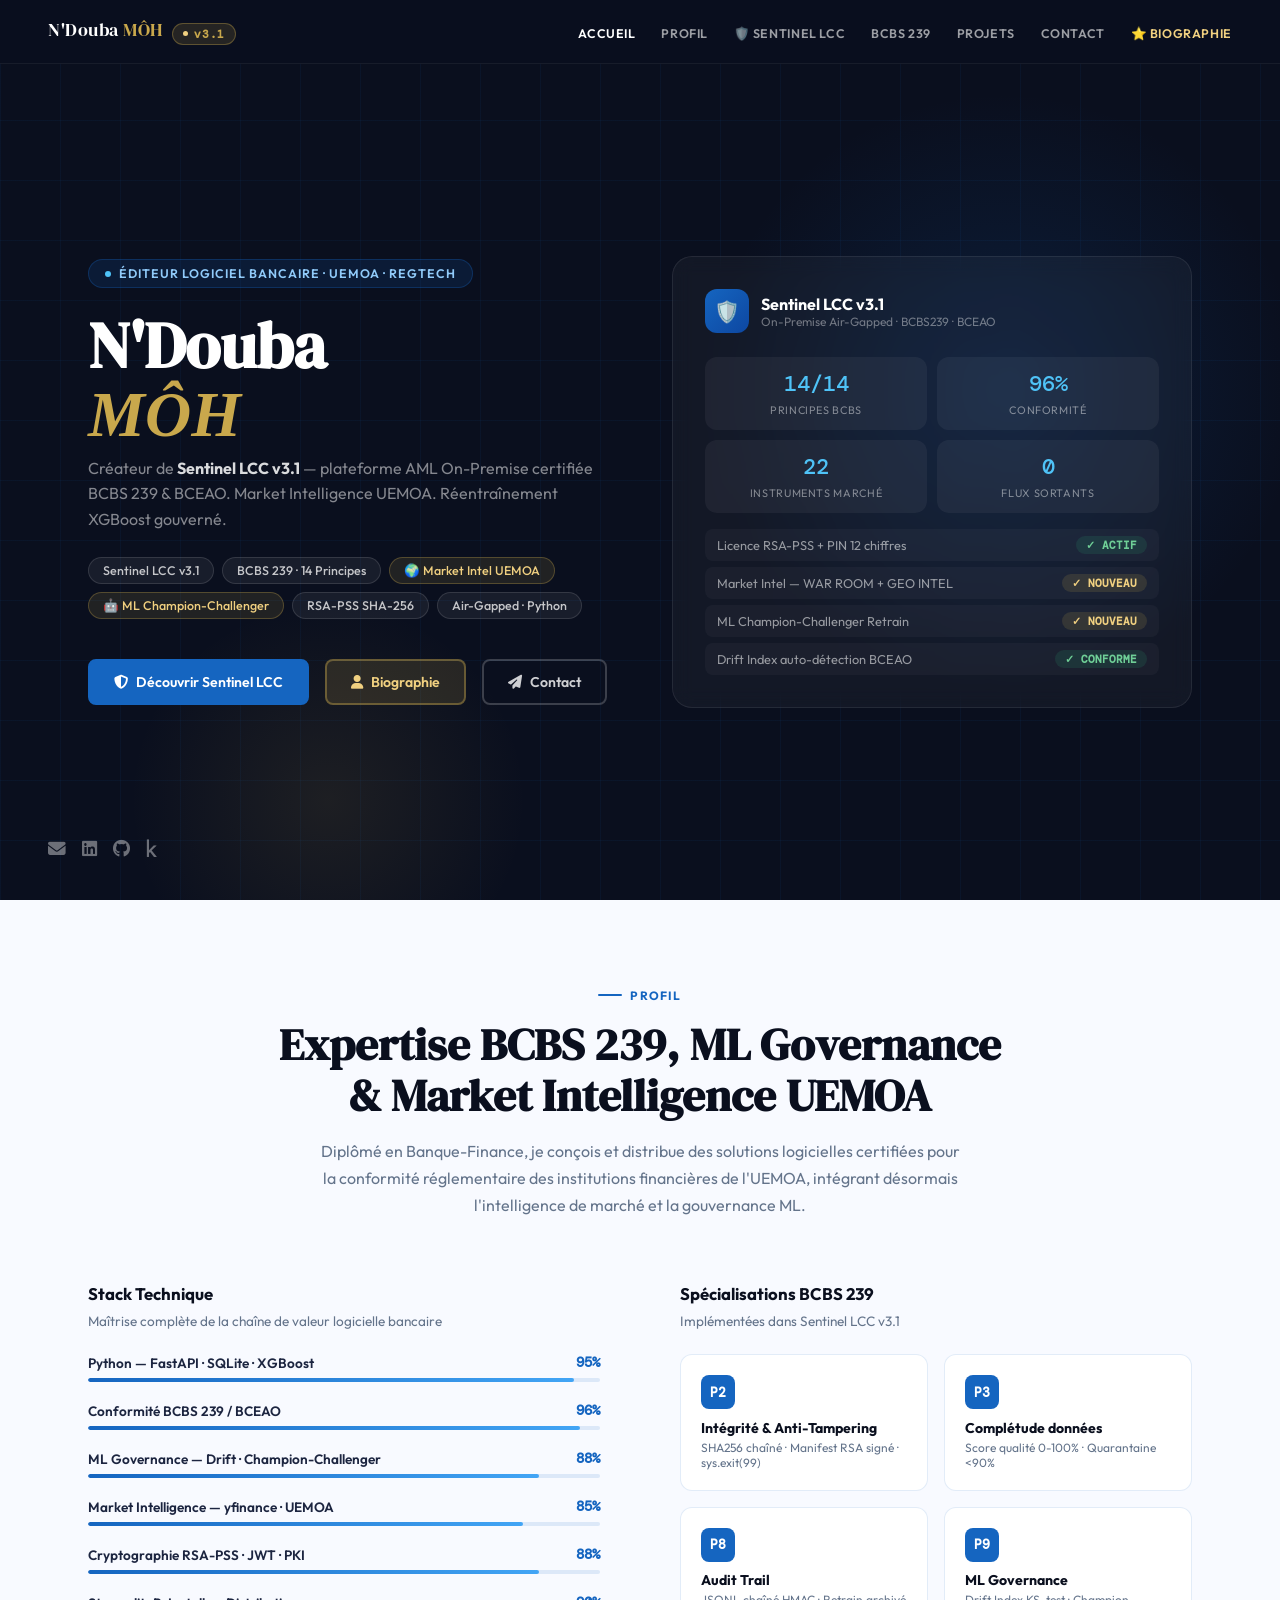
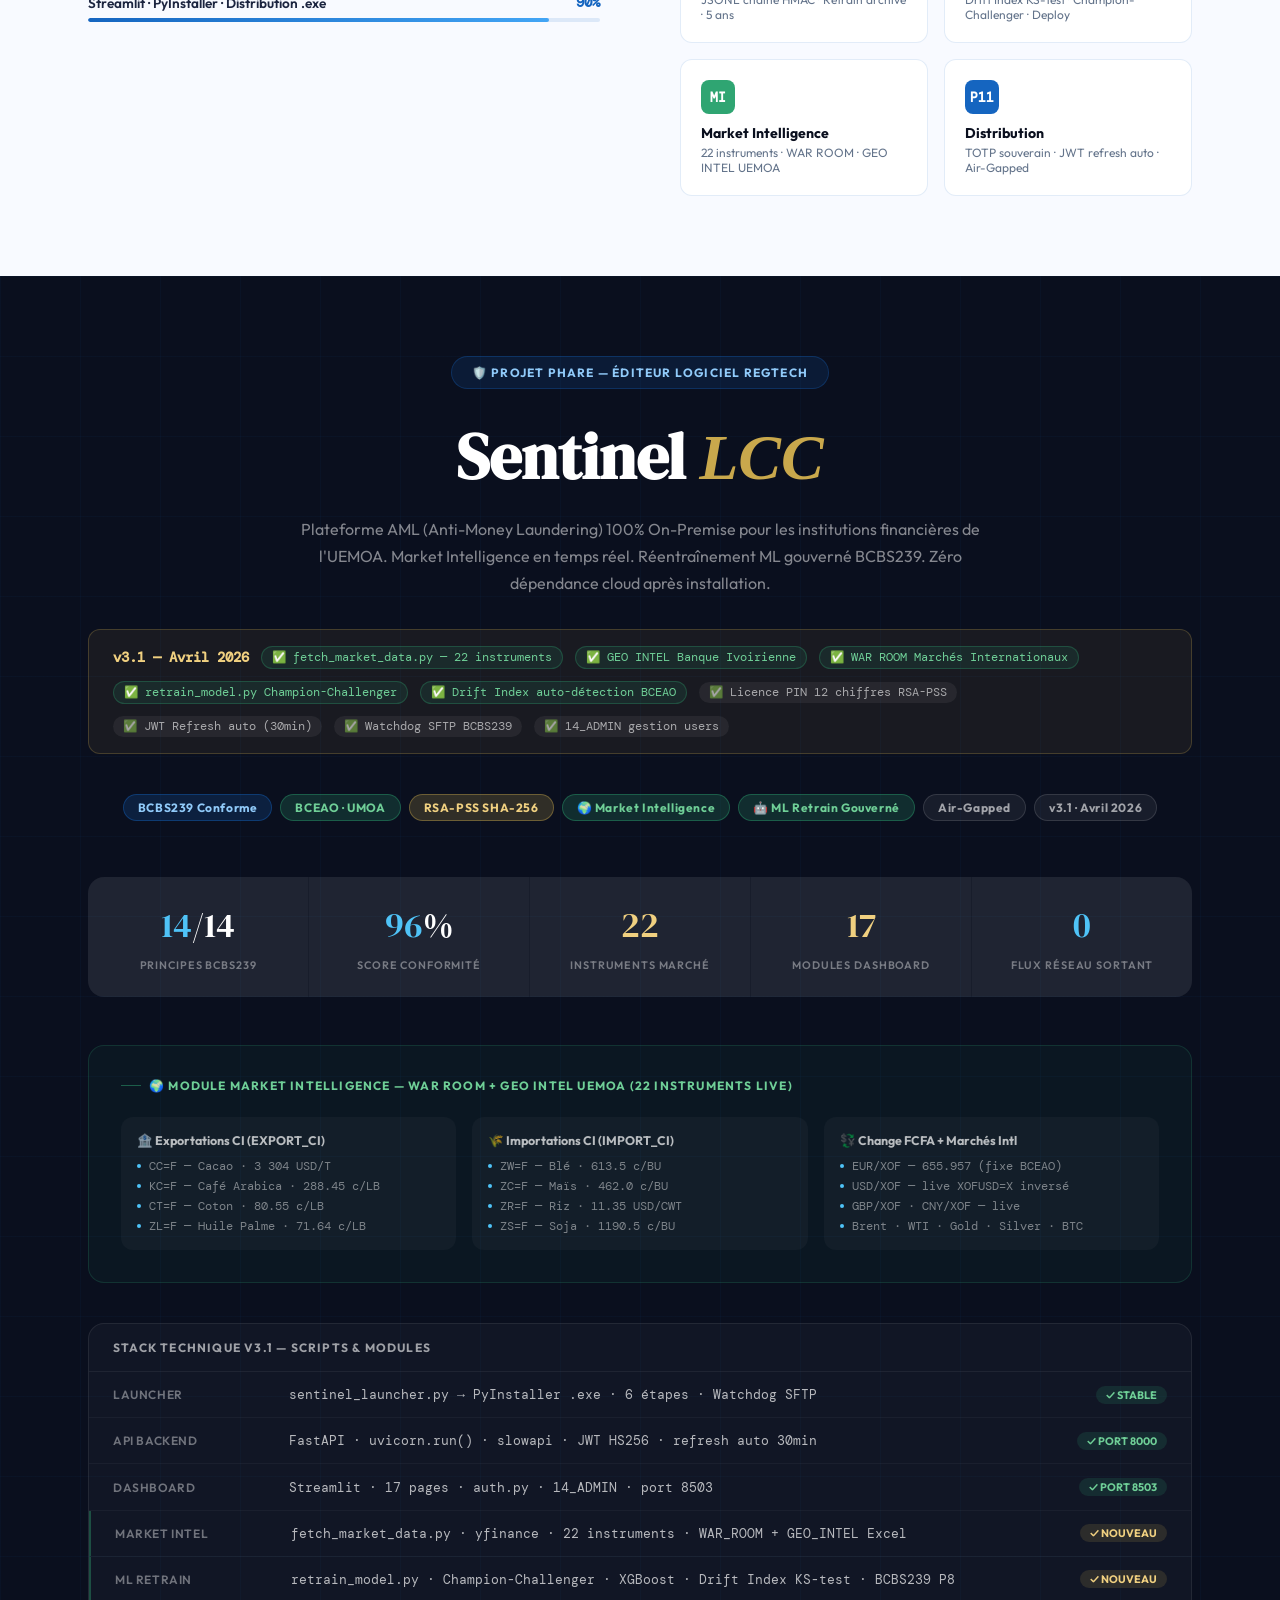
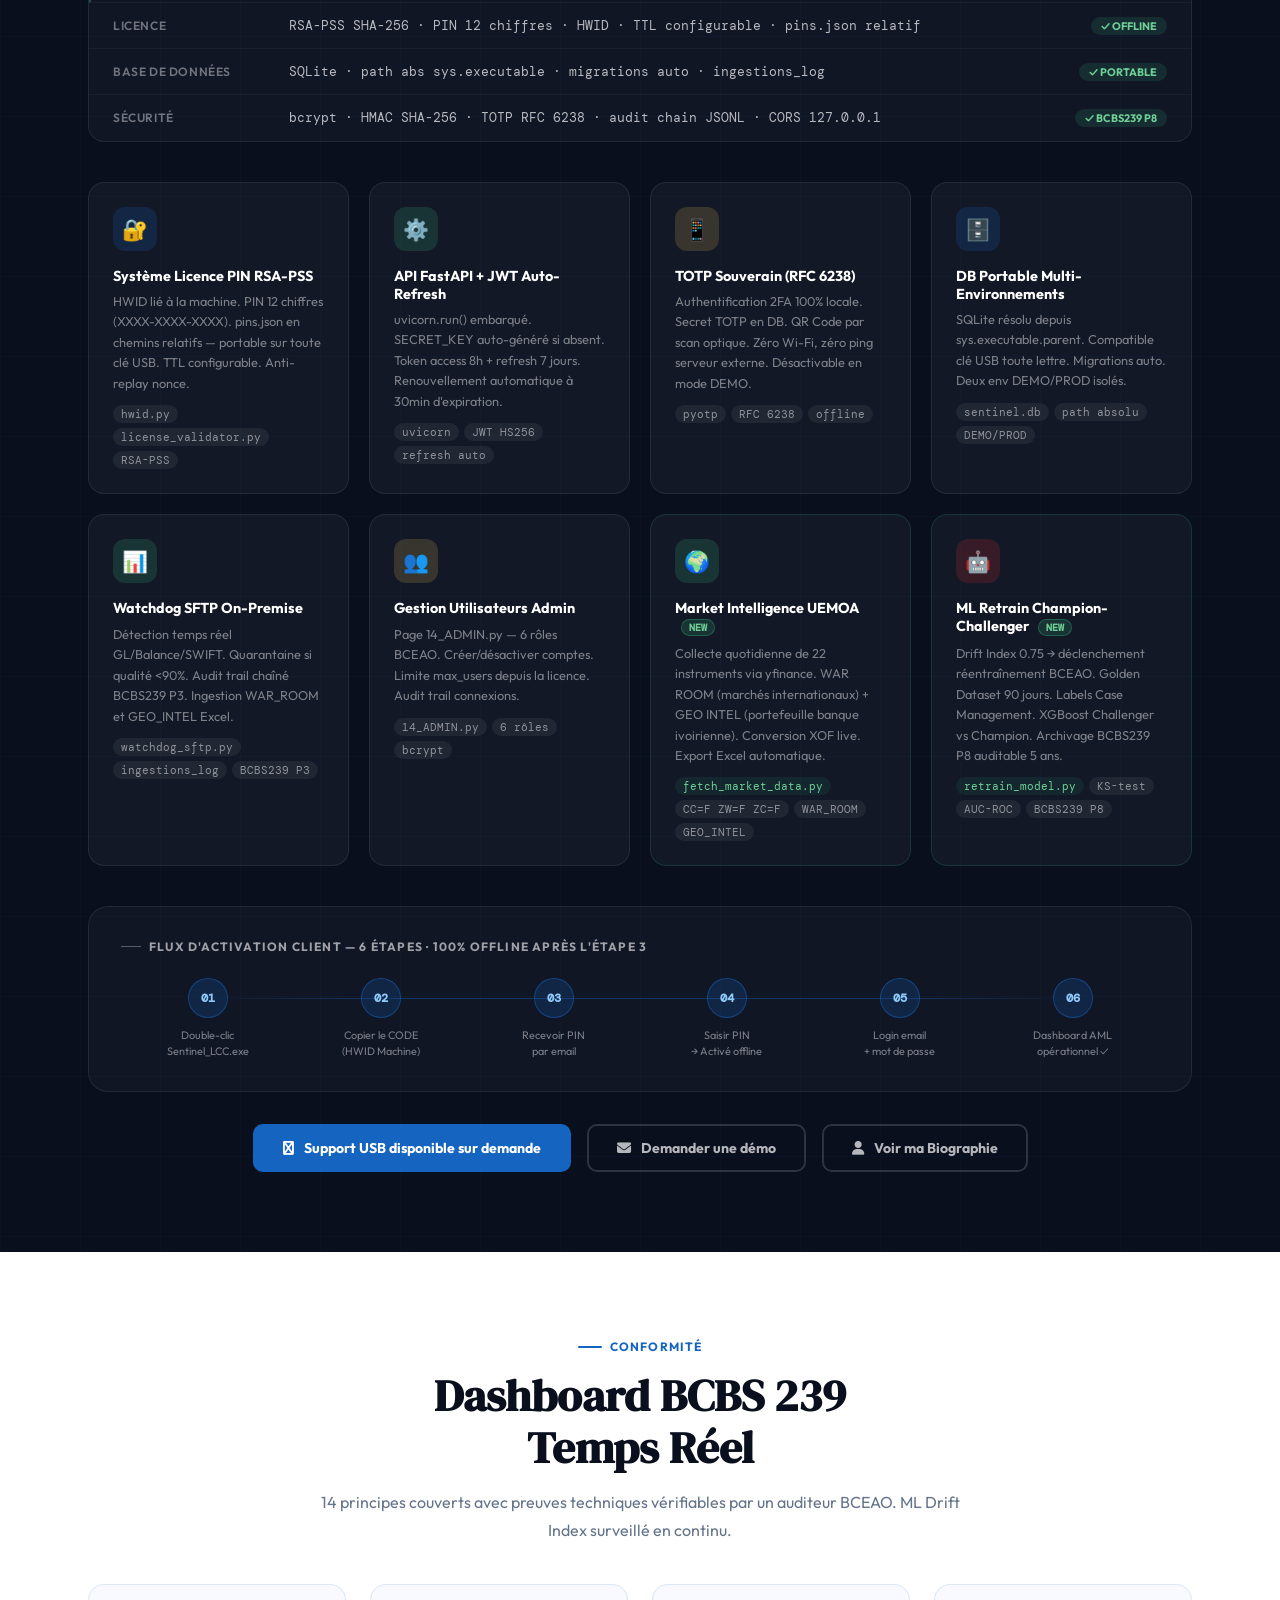
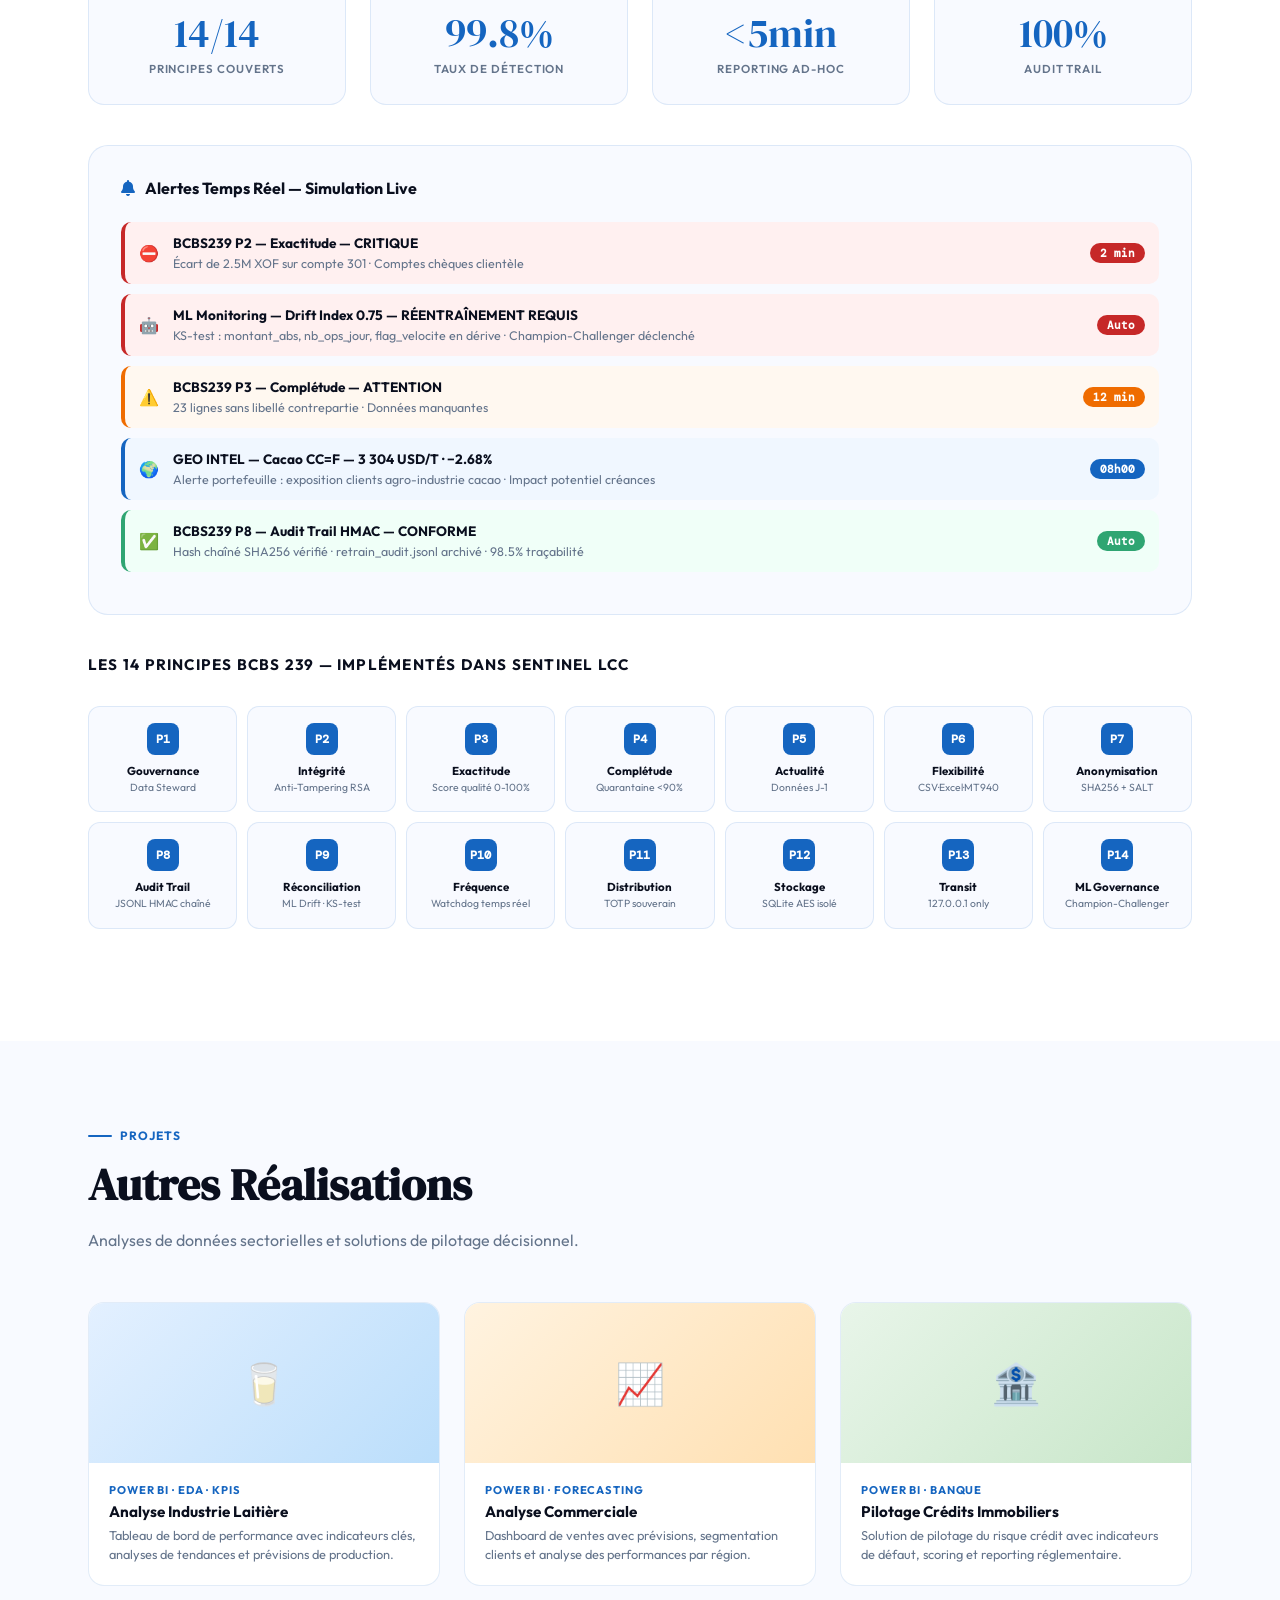
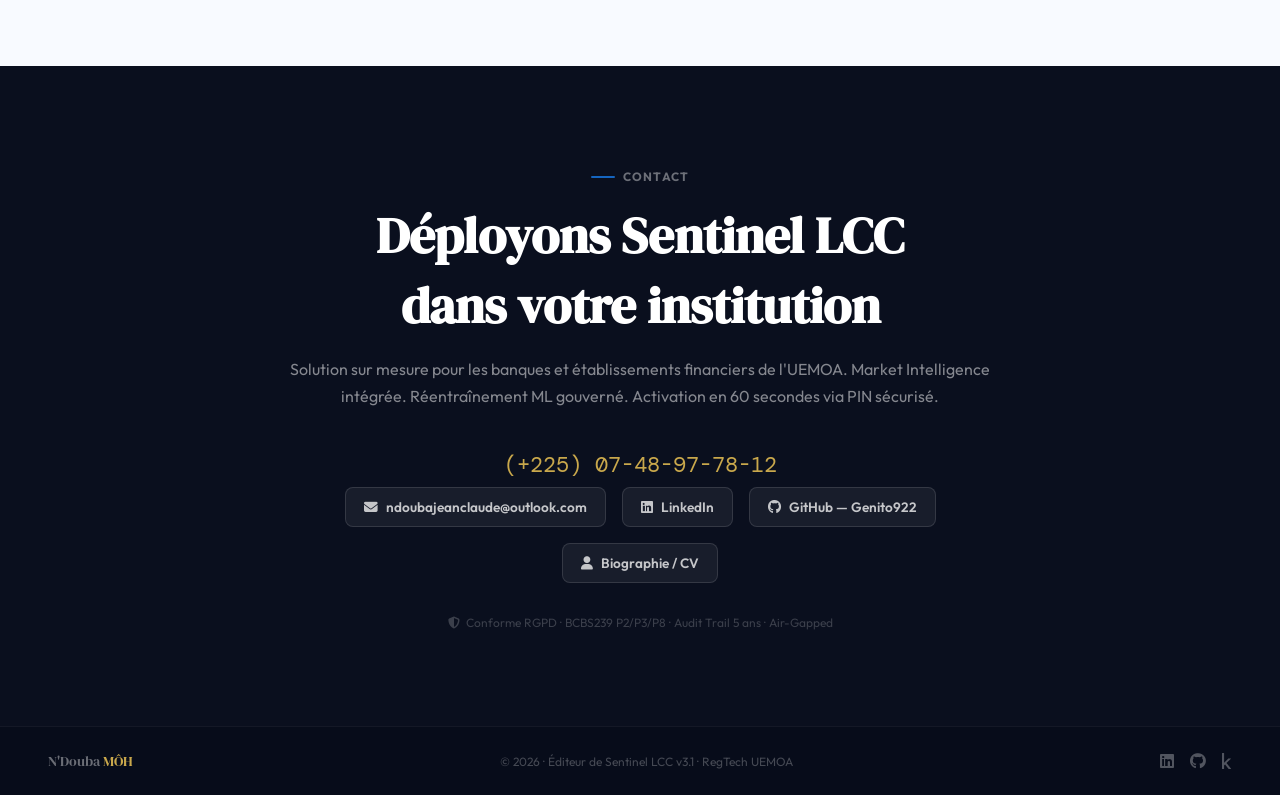
==== commit 85a53e2f: "Update index.html" ====
--- a/index.html
+++ b/index.html
@@ -2,39 +2,30 @@
 <html class="no-js" lang="fr">
 <head>
     <meta charset="utf-8">
-    <title>N'DOUBA MÔH — Éditeur Logiciel Bancaire | Sentinel LCC v3.0 | BCBS 239</title>
-    <meta name="description" content="Créateur de Sentinel LCC v3.0 — plateforme AML On-Premise certifiée BCBS239 et BCEAO. Expert conformité bancaire UEMOA.">
+    <title>N'DOUBA MÔH — Éditeur Logiciel Bancaire | Sentinel LCC v3.1 | BCBS 239</title>
+    <meta name="description" content="Créateur de Sentinel LCC v3.1 — plateforme AML On-Premise certifiée BCBS239 et BCEAO. Market Intelligence UEMOA. Expert conformité bancaire.">
     <meta name="author" content="N'DOUBA MÔH">
     <meta name="viewport" content="width=device-width, initial-scale=1">
     <link rel="stylesheet" href="https://cdnjs.cloudflare.com/ajax/libs/font-awesome/6.4.0/css/all.min.css">
     <link href="https://fonts.googleapis.com/css2?family=DM+Serif+Display:ital@0;1&family=DM+Mono:wght@400;500&family=Outfit:wght@300;400;500;600;700;800&display=swap" rel="stylesheet">
-
     <style>
         :root {
-            --ink:      #0A0F1E;
-            --ink2:     #1C2540;
-            --blue:     #1565C0;
-            --blue-lt:  #E3F0FF;
-            --gold:     #C9A84C;
-            --gold-lt:  #FBF5E6;
-            --green:    #2FA572;
-            --red:      #C62828;
-            --muted:    #64748B;
-            --surface:  #F8FAFF;
-            --white:    #FFFFFF;
-            --border:   rgba(21,101,192,0.12);
+            --ink:     #0A0F1E;
+            --ink2:    #1C2540;
+            --blue:    #1565C0;
+            --blue-lt: #E3F0FF;
+            --gold:    #C9A84C;
+            --gold-lt: #FBF5E6;
+            --green:   #2FA572;
+            --red:     #C62828;
+            --muted:   #64748B;
+            --surface: #F8FAFF;
+            --white:   #FFFFFF;
+            --border:  rgba(21,101,192,0.12);
         }
-
         *, *::before, *::after { box-sizing: border-box; margin: 0; padding: 0; }
-
         html { scroll-behavior: smooth; }
-
-        body {
-            font-family: 'Outfit', sans-serif;
-            background: var(--white);
-            color: var(--ink);
-            overflow-x: hidden;
-        }
+        body { font-family: 'Outfit', sans-serif; background: var(--white); color: var(--ink); overflow-x: hidden; }
 
         /* ── TYPOGRAPHY ── */
         .serif { font-family: 'DM Serif Display', serif; }
@@ -42,483 +33,173 @@
 
         /* ── NAV ── */
         .s-header {
-            position: fixed;
-            top: 0; left: 0; right: 0;
-            z-index: 1000;
-            background: rgba(10,15,30,0.97);
-            backdrop-filter: blur(16px);
-            -webkit-backdrop-filter: blur(16px);
+            position: fixed; top: 0; left: 0; right: 0; z-index: 1000;
+            background: rgba(10,15,30,0.97); backdrop-filter: blur(16px);
             border-bottom: 1px solid rgba(255,255,255,0.06);
-            display: flex;
-            align-items: center;
-            justify-content: space-between;
-            padding: 0 3rem;
-            height: 64px;
-            transition: all 0.3s;
+            display: flex; align-items: center; justify-content: space-between;
+            padding: 0 3rem; height: 64px; transition: all 0.3s;
         }
-        .nav-brand {
-            font-family: 'DM Serif Display', serif;
-            font-size: 1.15rem;
-            color: var(--white);
-            text-decoration: none;
-            letter-spacing: 0.03em;
-            flex-shrink: 0;
+        .nav-brand { font-family: 'DM Serif Display', serif; font-size: 1.1rem; color: var(--white); text-decoration: none; letter-spacing: 0.03em; flex-shrink: 0; }
+        .nav-brand span { color: var(--gold); }
+        .version-badge {
+            display: inline-flex; align-items: center; gap: 6px;
+            background: rgba(201,168,76,0.15); border: 1px solid rgba(201,168,76,0.35);
+            color: #F0D080; padding: 3px 10px; border-radius: 100px;
+            font-size: 0.68rem; font-weight: 700; font-family: 'DM Mono', monospace;
+            letter-spacing: 0.06em; margin-left: 0.6rem;
         }
-        .nav-brand span { color: var(--gold); }
-        .header-nav { display: flex; gap: 2rem; list-style: none; }
-        .header-nav a {
-            color: rgba(255,255,255,0.65);
-            text-decoration: none;
-            font-size: 0.82rem;
-            font-weight: 600;
-            letter-spacing: 0.05em;
-            text-transform: uppercase;
-            transition: color 0.2s;
-            white-space: nowrap;
-        }
+        .version-badge::before { content: ''; width: 5px; height: 5px; border-radius: 50%; background: #F0D080; animation: blink 2s infinite; }
+        @keyframes blink { 0%,100% { opacity:1; } 50% { opacity:0.3; } }
+        .header-nav { display: flex; gap: 1.6rem; list-style: none; }
+        .header-nav a { color: rgba(255,255,255,0.6); text-decoration: none; font-size: 0.78rem; font-weight: 600; letter-spacing: 0.05em; text-transform: uppercase; transition: color 0.2s; white-space: nowrap; }
         .header-nav a:hover, .header-nav .current a { color: var(--white); }
-
-        /* Mobile nav */
-        .header-menu-toggle {
-            display: none;
-            background: none;
-            border: none;
-            color: white;
-            font-size: 1.4rem;
-            cursor: pointer;
-            padding: 8px;
-            z-index: 1001;
-        }
-        .mobile-nav {
-            display: none;
-            position: fixed;
-            top: 64px; left: 0; right: 0;
-            background: rgba(10,15,30,0.99);
-            border-bottom: 1px solid rgba(255,255,255,0.08);
-            z-index: 999;
-            padding: 1rem 0;
-        }
+        .header-nav .bio-link a { color: #F0D080; }
+        .header-nav .bio-link a:hover { color: #FFE082; }
+        .header-menu-toggle { display: none; background: none; border: none; color: white; font-size: 1.4rem; cursor: pointer; padding: 8px; }
+        .mobile-nav { display: none; position: fixed; top: 64px; left: 0; right: 0; background: rgba(10,15,30,0.99); border-bottom: 1px solid rgba(255,255,255,0.08); z-index: 999; padding: 1rem 0; }
         .mobile-nav.open { display: block; }
         .mobile-nav ul { list-style: none; }
-        .mobile-nav ul li a {
-            display: block;
-            padding: 0.75rem 2rem;
-            color: rgba(255,255,255,0.75);
-            text-decoration: none;
-            font-size: 0.9rem;
-            font-weight: 600;
-            letter-spacing: 0.05em;
-            text-transform: uppercase;
-            border-bottom: 1px solid rgba(255,255,255,0.04);
-            transition: color 0.2s, background 0.2s;
-        }
+        .mobile-nav ul li a { display: block; padding: 0.75rem 2rem; color: rgba(255,255,255,0.75); text-decoration: none; font-size: 0.9rem; font-weight: 600; letter-spacing: 0.05em; text-transform: uppercase; border-bottom: 1px solid rgba(255,255,255,0.04); transition: color 0.2s, background 0.2s; }
         .mobile-nav ul li a:hover { color: white; background: rgba(255,255,255,0.05); }
 
-        /* ── VERSION BADGE ── */
-        .version-badge {
-            display: inline-flex;
-            align-items: center;
-            gap: 6px;
-            background: rgba(201,168,76,0.15);
-            border: 1px solid rgba(201,168,76,0.35);
-            color: #F0D080;
-            padding: 4px 12px;
-            border-radius: 100px;
-            font-size: 0.72rem;
-            font-weight: 700;
-            font-family: 'DM Mono', monospace;
-            letter-spacing: 0.06em;
-            margin-left: 0.75rem;
-        }
-        .version-badge::before {
-            content: '';
-            width: 5px; height: 5px;
-            border-radius: 50%;
-            background: #F0D080;
-            animation: blink 2s infinite;
-        }
-        @keyframes blink {
-            0%,100% { opacity: 1; }
-            50% { opacity: 0.3; }
-        }
-
         /* ── HERO ── */
-        #home {
-            min-height: 100vh;
-            background: var(--ink);
-            display: flex;
-            align-items: center;
-            position: relative;
-            overflow: hidden;
-            padding-top: 64px;
-        }
-        .hero-grid {
-            position: absolute; inset: 0;
-            background-image:
-                linear-gradient(rgba(21,101,192,0.07) 1px, transparent 1px),
-                linear-gradient(90deg, rgba(21,101,192,0.07) 1px, transparent 1px);
-            background-size: 60px 60px;
-        }
-        .hero-glow {
-            position: absolute; top: 10%; left: 55%;
-            width: 600px; height: 600px;
-            background: radial-gradient(ellipse, rgba(21,101,192,0.18) 0%, transparent 70%);
-            pointer-events: none;
-        }
-        .hero-glow-2 {
-            position: absolute; bottom: -100px; left: 10%;
-            width: 400px; height: 400px;
-            background: radial-gradient(ellipse, rgba(201,168,76,0.1) 0%, transparent 70%);
-            pointer-events: none;
-        }
-        .hero-content {
-            position: relative; z-index: 2;
-            max-width: 1200px; margin: 0 auto;
-            padding: 4rem 3rem;
-            display: grid;
-            grid-template-columns: 1fr 1fr;
-            gap: 4rem;
-            align-items: center;
-            width: 100%;
-        }
-        .hero-eyebrow {
-            display: inline-flex;
-            align-items: center;
-            gap: 8px;
-            background: rgba(21,101,192,0.15);
-            border: 1px solid rgba(21,101,192,0.3);
-            color: #90CAF9;
-            padding: 6px 16px;
-            border-radius: 100px;
-            font-size: 0.78rem;
-            font-weight: 600;
-            letter-spacing: 0.08em;
-            text-transform: uppercase;
-            margin-bottom: 1.5rem;
-        }
-        .hero-eyebrow::before {
-            content: '';
-            width: 6px; height: 6px;
-            border-radius: 50%;
-            background: #4FC3F7;
-            animation: pulse 2s infinite;
-        }
-        @keyframes pulse {
-            0%, 100% { opacity: 1; transform: scale(1); }
-            50% { opacity: 0.5; transform: scale(0.8); }
-        }
-        .hero-name {
-            font-family: 'DM Serif Display', serif;
-            font-size: clamp(2.5rem, 5vw, 5rem);
-            color: var(--white);
-            line-height: 1.05;
-            margin-bottom: 0.5rem;
-        }
+        #home { min-height: 100vh; background: var(--ink); display: flex; align-items: center; position: relative; overflow: hidden; padding-top: 64px; }
+        .hero-grid { position: absolute; inset: 0; background-image: linear-gradient(rgba(21,101,192,0.07) 1px,transparent 1px), linear-gradient(90deg,rgba(21,101,192,0.07) 1px,transparent 1px); background-size: 60px 60px; }
+        .hero-glow { position: absolute; top: 10%; left: 55%; width: 600px; height: 600px; background: radial-gradient(ellipse,rgba(21,101,192,0.18) 0%,transparent 70%); pointer-events: none; }
+        .hero-glow-2 { position: absolute; bottom: -100px; left: 10%; width: 400px; height: 400px; background: radial-gradient(ellipse,rgba(201,168,76,0.1) 0%,transparent 70%); pointer-events: none; }
+        .hero-content { position: relative; z-index: 2; max-width: 1200px; margin: 0 auto; padding: 4rem 3rem; display: grid; grid-template-columns: 1fr 1fr; gap: 4rem; align-items: center; width: 100%; }
+        .hero-eyebrow { display: inline-flex; align-items: center; gap: 8px; background: rgba(21,101,192,0.15); border: 1px solid rgba(21,101,192,0.3); color: #90CAF9; padding: 6px 16px; border-radius: 100px; font-size: 0.78rem; font-weight: 600; letter-spacing: 0.08em; text-transform: uppercase; margin-bottom: 1.5rem; }
+        .hero-eyebrow::before { content: ''; width: 6px; height: 6px; border-radius: 50%; background: #4FC3F7; animation: pulse 2s infinite; }
+        @keyframes pulse { 0%,100% { opacity:1; transform:scale(1); } 50% { opacity:0.5; transform:scale(0.8); } }
+        .hero-name { font-family: 'DM Serif Display', serif; font-size: clamp(2.5rem,5vw,5rem); color: var(--white); line-height: 1.05; margin-bottom: 0.5rem; }
         .hero-name em { font-style: italic; color: var(--gold); }
-        .hero-title {
-            font-size: 1.05rem;
-            color: rgba(255,255,255,0.5);
-            font-weight: 400;
-            margin-bottom: 1.5rem;
-            line-height: 1.6;
-        }
-        .hero-pills {
-            display: flex; flex-wrap: wrap; gap: 8px;
-            margin-bottom: 2.5rem;
-        }
-        .pill {
-            background: rgba(255,255,255,0.06);
-            border: 1px solid rgba(255,255,255,0.12);
-            color: rgba(255,255,255,0.75);
-            padding: 5px 14px;
-            border-radius: 100px;
-            font-size: 0.78rem;
-            font-weight: 500;
-        }
+        .hero-title { font-size: 1rem; color: rgba(255,255,255,0.5); font-weight: 400; margin-bottom: 1.5rem; line-height: 1.6; }
+        .hero-pills { display: flex; flex-wrap: wrap; gap: 8px; margin-bottom: 2.5rem; }
+        .pill { background: rgba(255,255,255,0.06); border: 1px solid rgba(255,255,255,0.12); color: rgba(255,255,255,0.75); padding: 5px 14px; border-radius: 100px; font-size: 0.78rem; font-weight: 500; }
+        .pill-gold { background: rgba(201,168,76,0.12); border-color: rgba(201,168,76,0.3); color: #F0D080; }
         .hero-ctas { display: flex; gap: 1rem; flex-wrap: wrap; }
-        .btn-primary {
-            background: var(--blue); color: white;
-            padding: 12px 24px; border-radius: 8px;
-            font-size: 0.88rem; font-weight: 600;
-            text-decoration: none;
-            display: inline-flex; align-items: center; gap: 8px;
-            transition: all 0.2s; border: 2px solid var(--blue);
-        }
+        .btn-primary { background: var(--blue); color: white; padding: 12px 24px; border-radius: 8px; font-size: 0.88rem; font-weight: 600; text-decoration: none; display: inline-flex; align-items: center; gap: 8px; transition: all 0.2s; border: 2px solid var(--blue); }
         .btn-primary:hover { background: #1976D2; border-color: #1976D2; transform: translateY(-1px); }
-        .btn-outline {
-            background: transparent; color: rgba(255,255,255,0.8);
-            padding: 12px 24px; border-radius: 8px;
-            font-size: 0.88rem; font-weight: 600;
-            text-decoration: none;
-            display: inline-flex; align-items: center; gap: 8px;
-            border: 2px solid rgba(255,255,255,0.2); transition: all 0.2s;
-        }
+        .btn-outline { background: transparent; color: rgba(255,255,255,0.8); padding: 12px 24px; border-radius: 8px; font-size: 0.88rem; font-weight: 600; text-decoration: none; display: inline-flex; align-items: center; gap: 8px; border: 2px solid rgba(255,255,255,0.2); transition: all 0.2s; }
         .btn-outline:hover { border-color: rgba(255,255,255,0.5); color: white; }
+        .btn-gold { background: rgba(201,168,76,0.15); color: #F0D080; border-color: rgba(201,168,76,0.4); }
+        .btn-gold:hover { background: rgba(201,168,76,0.25); color: #FFE082; }
 
         /* Hero card */
-        .hero-card {
-            background: rgba(255,255,255,0.04);
-            border: 1px solid rgba(255,255,255,0.08);
-            border-radius: 20px; padding: 2rem;
-            backdrop-filter: blur(10px);
-        }
+        .hero-card { background: rgba(255,255,255,0.04); border: 1px solid rgba(255,255,255,0.08); border-radius: 20px; padding: 2rem; backdrop-filter: blur(10px); }
         .hero-card-header { display: flex; align-items: center; gap: 12px; margin-bottom: 1.5rem; }
-        .sentinel-badge {
-            width: 44px; height: 44px;
-            background: linear-gradient(135deg, #1565C0, #0D47A1);
-            border-radius: 12px;
-            display: flex; align-items: center; justify-content: center;
-            font-size: 1.3rem; flex-shrink: 0;
-        }
+        .sentinel-badge { width: 44px; height: 44px; background: linear-gradient(135deg,#1565C0,#0D47A1); border-radius: 12px; display: flex; align-items: center; justify-content: center; font-size: 1.3rem; flex-shrink: 0; }
         .hero-card-title { color: var(--white); font-weight: 700; font-size: 1rem; }
         .hero-card-sub { color: rgba(255,255,255,0.4); font-size: 0.75rem; }
-        .metric-row {
-            display: grid; grid-template-columns: repeat(2, 1fr);
-            gap: 10px; margin-bottom: 1rem;
-        }
-        .metric-box {
-            background: rgba(255,255,255,0.05); border-radius: 12px;
-            padding: 12px; text-align: center;
-        }
-        .metric-val {
-            font-family: 'DM Mono', monospace;
-            font-size: 1.4rem; font-weight: 500;
-            color: #4FC3F7; display: block;
-        }
+        .metric-row { display: grid; grid-template-columns: repeat(2, 1fr); gap: 10px; margin-bottom: 1rem; }
+        .metric-box { background: rgba(255,255,255,0.05); border-radius: 12px; padding: 12px; text-align: center; }
+        .metric-val { font-family: 'DM Mono', monospace; font-size: 1.4rem; font-weight: 500; color: #4FC3F7; display: block; }
         .metric-lbl { font-size: 0.68rem; color: rgba(255,255,255,0.45); text-transform: uppercase; letter-spacing: 0.06em; }
         .status-row { display: flex; flex-direction: column; gap: 6px; }
-        .status-item {
-            display: flex; align-items: center;
-            justify-content: space-between;
-            background: rgba(255,255,255,0.03);
-            border-radius: 8px; padding: 7px 12px; font-size: 0.8rem;
-        }
+        .status-item { display: flex; align-items: center; justify-content: space-between; background: rgba(255,255,255,0.03); border-radius: 8px; padding: 7px 12px; font-size: 0.8rem; }
         .status-item-label { color: rgba(255,255,255,0.55); }
-        .status-ok {
-            background: rgba(47,165,114,0.15); color: #6FCF97;
-            padding: 2px 10px; border-radius: 100px;
-            font-size: 0.7rem; font-weight: 600;
-            font-family: 'DM Mono', monospace; white-space: nowrap;
-        }
+        .status-ok { background: rgba(47,165,114,0.15); color: #6FCF97; padding: 2px 10px; border-radius: 100px; font-size: 0.7rem; font-weight: 600; font-family: 'DM Mono', monospace; white-space: nowrap; }
+        .status-gold { background: rgba(201,168,76,0.15); color: #F0D080; padding: 2px 10px; border-radius: 100px; font-size: 0.7rem; font-weight: 600; font-family: 'DM Mono', monospace; white-space: nowrap; }
 
         /* Social bar */
-        .home-social {
-            position: absolute; bottom: 2.5rem; left: 3rem;
-            z-index: 5; list-style: none;
-            display: flex; gap: 1rem;
-        }
+        .home-social { position: absolute; bottom: 2.5rem; left: 3rem; z-index: 5; list-style: none; display: flex; gap: 1rem; }
         .home-social a { color: rgba(255,255,255,0.4); font-size: 1.1rem; transition: color 0.2s; }
         .home-social a:hover { color: var(--white); }
-        .home-social span { display: none; }
 
         /* ── SECTIONS ── */
         .section-wrap { max-width: 1200px; margin: 0 auto; padding: 5rem 3rem; }
-        .section-eyebrow {
-            display: inline-flex; align-items: center; gap: 8px;
-            color: var(--blue); font-size: 0.75rem; font-weight: 700;
-            letter-spacing: 0.1em; text-transform: uppercase; margin-bottom: 1rem;
-        }
-        .section-eyebrow::before {
-            content: ''; width: 24px; height: 2px;
-            background: var(--blue); border-radius: 2px;
-        }
-        .section-title {
-            font-family: 'DM Serif Display', serif;
-            font-size: clamp(1.8rem, 3.5vw, 3rem);
-            color: var(--ink); line-height: 1.15; margin-bottom: 1rem;
-        }
-        .section-title-white { color: var(--white); }
-        .section-lead {
-            font-size: 1rem; color: var(--muted);
-            line-height: 1.7; max-width: 640px;
-        }
+        .section-eyebrow { display: inline-flex; align-items: center; gap: 8px; color: var(--blue); font-size: 0.75rem; font-weight: 700; letter-spacing: 0.1em; text-transform: uppercase; margin-bottom: 1rem; }
+        .section-eyebrow::before { content: ''; width: 24px; height: 2px; background: var(--blue); border-radius: 2px; }
+        .section-title { font-family: 'DM Serif Display', serif; font-size: clamp(1.8rem,3.5vw,3rem); color: var(--ink); line-height: 1.15; margin-bottom: 1rem; }
+        .section-lead { font-size: 1rem; color: var(--muted); line-height: 1.7; max-width: 640px; }
 
         /* ── SENTINEL SECTION ── */
         #sentinel { background: var(--ink); padding: 5rem 0; position: relative; overflow: hidden; }
-        #sentinel::before {
-            content: ''; position: absolute; inset: 0;
-            background-image:
-                linear-gradient(rgba(21,101,192,0.05) 1px, transparent 1px),
-                linear-gradient(90deg, rgba(21,101,192,0.05) 1px, transparent 1px);
-            background-size: 80px 80px;
-        }
+        #sentinel::before { content: ''; position: absolute; inset: 0; background-image: linear-gradient(rgba(21,101,192,0.05) 1px,transparent 1px), linear-gradient(90deg,rgba(21,101,192,0.05) 1px,transparent 1px); background-size: 80px 80px; }
         .sentinel-inner { position: relative; z-index: 2; max-width: 1200px; margin: 0 auto; padding: 0 3rem; }
         .sentinel-header { text-align: center; margin-bottom: 3.5rem; }
-        .sentinel-eyebrow {
-            display: inline-flex; align-items: center; gap: 10px;
-            background: rgba(21,101,192,0.15); border: 1px solid rgba(21,101,192,0.3);
-            color: #90CAF9; padding: 8px 20px; border-radius: 100px;
-            font-size: 0.75rem; font-weight: 700; letter-spacing: 0.1em;
-            text-transform: uppercase; margin-bottom: 1.5rem;
-        }
-        .sentinel-title {
-            font-family: 'DM Serif Display', serif;
-            font-size: clamp(2rem, 5vw, 4rem); color: var(--white); margin-bottom: 1rem;
-        }
+        .sentinel-eyebrow { display: inline-flex; align-items: center; gap: 10px; background: rgba(21,101,192,0.15); border: 1px solid rgba(21,101,192,0.3); color: #90CAF9; padding: 8px 20px; border-radius: 100px; font-size: 0.75rem; font-weight: 700; letter-spacing: 0.1em; text-transform: uppercase; margin-bottom: 1.5rem; }
+        .sentinel-title { font-family: 'DM Serif Display', serif; font-size: clamp(2rem,5vw,4rem); color: var(--white); margin-bottom: 1rem; }
         .sentinel-title em { font-style: italic; color: var(--gold); }
-        .sentinel-sub {
-            font-size: 1rem; color: rgba(255,255,255,0.5);
-            max-width: 680px; margin: 0 auto 2rem; line-height: 1.7;
-        }
+        .sentinel-sub { font-size: 1rem; color: rgba(255,255,255,0.5); max-width: 680px; margin: 0 auto 2rem; line-height: 1.7; }
 
         /* Changelog banner */
-        .changelog-banner {
-            background: rgba(201,168,76,0.08);
-            border: 1px solid rgba(201,168,76,0.25);
-            border-radius: 12px;
-            padding: 1rem 1.5rem;
-            margin-bottom: 2.5rem;
-            display: flex; flex-wrap: wrap; gap: 0.75rem; align-items: center;
-        }
-        .changelog-title {
-            color: #F0D080; font-weight: 700; font-size: 0.85rem;
-            font-family: 'DM Mono', monospace;
-        }
-        .changelog-item {
-            background: rgba(255,255,255,0.06);
-            color: rgba(255,255,255,0.6);
-            padding: 3px 10px; border-radius: 100px;
-            font-size: 0.72rem; font-family: 'DM Mono', monospace;
-        }
-
-        .sentinel-badges {
-            display: flex; justify-content: center; gap: 8px;
-            flex-wrap: wrap; margin-bottom: 2.5rem;
-        }
-        .s-badge {
-            padding: 5px 14px; border-radius: 100px;
-            font-size: 0.75rem; font-weight: 700; letter-spacing: 0.05em;
-        }
+        .changelog-banner { background: rgba(201,168,76,0.08); border: 1px solid rgba(201,168,76,0.25); border-radius: 12px; padding: 1rem 1.5rem; margin-bottom: 2.5rem; display: flex; flex-wrap: wrap; gap: 0.75rem; align-items: center; }
+        .changelog-title { color: #F0D080; font-weight: 700; font-size: 0.85rem; font-family: 'DM Mono', monospace; flex-shrink: 0; }
+        .changelog-item { background: rgba(255,255,255,0.06); color: rgba(255,255,255,0.6); padding: 3px 10px; border-radius: 100px; font-size: 0.72rem; font-family: 'DM Mono', monospace; }
+        .changelog-item-new { background: rgba(47,165,114,0.12); color: #6FCF97; border: 1px solid rgba(47,165,114,0.3); }
+
+        .sentinel-badges { display: flex; justify-content: center; gap: 8px; flex-wrap: wrap; margin-bottom: 2.5rem; }
+        .s-badge { padding: 5px 14px; border-radius: 100px; font-size: 0.75rem; font-weight: 700; letter-spacing: 0.05em; }
         .s-badge-blue  { background: rgba(21,101,192,0.2);  color: #90CAF9; border: 1px solid rgba(21,101,192,0.4); }
         .s-badge-green { background: rgba(47,165,114,0.2);  color: #6FCF97; border: 1px solid rgba(47,165,114,0.4); }
         .s-badge-gold  { background: rgba(201,168,76,0.2);  color: #F0D080; border: 1px solid rgba(201,168,76,0.4); }
         .s-badge-dark  { background: rgba(255,255,255,0.06); color: rgba(255,255,255,0.6); border: 1px solid rgba(255,255,255,0.12); }
 
         /* KPIs Sentinel */
-        .sentinel-kpis {
-            display: grid; grid-template-columns: repeat(4, 1fr);
-            gap: 1px; background: rgba(255,255,255,0.06);
-            border-radius: 16px; overflow: hidden; margin-bottom: 3rem;
-        }
-        .skpi {
-            background: rgba(255,255,255,0.03); padding: 1.75rem 1.5rem;
-            text-align: center; transition: background 0.2s;
-        }
+        .sentinel-kpis { display: grid; grid-template-columns: repeat(5, 1fr); gap: 1px; background: rgba(255,255,255,0.06); border-radius: 16px; overflow: hidden; margin-bottom: 3rem; }
+        .skpi { background: rgba(255,255,255,0.03); padding: 1.5rem 1rem; text-align: center; transition: background 0.2s; }
         .skpi:hover { background: rgba(255,255,255,0.06); }
-        .skpi-val {
-            font-family: 'DM Serif Display', serif; font-size: 2.5rem;
-            color: var(--white); display: block; margin-bottom: 4px;
-        }
+        .skpi-val { font-family: 'DM Serif Display', serif; font-size: 2.2rem; color: var(--white); display: block; margin-bottom: 4px; }
         .skpi-val span { color: #4FC3F7; }
-        .skpi-lbl {
-            font-size: 0.72rem; color: rgba(255,255,255,0.4);
-            text-transform: uppercase; letter-spacing: 0.08em; font-weight: 600;
-        }
+        .skpi-val-gold span { color: #F0D080; }
+        .skpi-lbl { font-size: 0.68rem; color: rgba(255,255,255,0.4); text-transform: uppercase; letter-spacing: 0.08em; font-weight: 600; }
 
         /* Architecture cards */
-        .arch-grid {
-            display: grid; grid-template-columns: repeat(3, 1fr);
-            gap: 1.25rem; margin-bottom: 2.5rem;
-        }
-        .arch-card {
-            background: rgba(255,255,255,0.04); border: 1px solid rgba(255,255,255,0.08);
-            border-radius: 16px; padding: 1.5rem; transition: all 0.3s;
-        }
-        .arch-card:hover {
-            background: rgba(255,255,255,0.07); border-color: rgba(21,101,192,0.4);
-            transform: translateY(-4px);
-        }
-        .arch-icon {
-            width: 44px; height: 44px; border-radius: 12px;
-            display: flex; align-items: center; justify-content: center;
-            font-size: 1.3rem; margin-bottom: 1rem;
-        }
+        .arch-grid { display: grid; grid-template-columns: repeat(4, 1fr); gap: 1.25rem; margin-bottom: 2.5rem; }
+        .arch-card { background: rgba(255,255,255,0.04); border: 1px solid rgba(255,255,255,0.08); border-radius: 16px; padding: 1.5rem; transition: all 0.3s; }
+        .arch-card:hover { background: rgba(255,255,255,0.07); border-color: rgba(21,101,192,0.4); transform: translateY(-4px); }
+        .arch-card-new { border-color: rgba(47,165,114,0.2); }
+        .arch-card-new:hover { border-color: rgba(47,165,114,0.5); }
+        .arch-icon { width: 44px; height: 44px; border-radius: 12px; display: flex; align-items: center; justify-content: center; font-size: 1.3rem; margin-bottom: 1rem; }
         .arch-icon-blue  { background: rgba(21,101,192,0.2); }
         .arch-icon-green { background: rgba(47,165,114,0.2); }
         .arch-icon-gold  { background: rgba(201,168,76,0.2); }
-        .arch-card-title { color: var(--white); font-weight: 700; margin-bottom: 0.4rem; font-size: 0.95rem; }
-        .arch-card-desc  { color: rgba(255,255,255,0.45); font-size: 0.82rem; line-height: 1.6; }
+        .arch-icon-red   { background: rgba(198,40,40,0.2); }
+        .arch-card-title { color: var(--white); font-weight: 700; margin-bottom: 0.4rem; font-size: 0.9rem; }
+        .arch-card-desc  { color: rgba(255,255,255,0.45); font-size: 0.8rem; line-height: 1.6; }
         .arch-tags { display: flex; flex-wrap: wrap; gap: 5px; margin-top: 0.75rem; }
-        .arch-tag {
-            background: rgba(255,255,255,0.06); color: rgba(255,255,255,0.5);
-            padding: 2px 8px; border-radius: 100px;
-            font-size: 0.68rem; font-family: 'DM Mono', monospace;
-        }
+        .arch-tag { background: rgba(255,255,255,0.06); color: rgba(255,255,255,0.5); padding: 2px 8px; border-radius: 100px; font-size: 0.68rem; font-family: 'DM Mono', monospace; }
+        .arch-tag-green { background: rgba(47,165,114,0.1); color: #6FCF97; }
+        .new-badge { display: inline-block; background: rgba(47,165,114,0.2); color: #6FCF97; border: 1px solid rgba(47,165,114,0.4); padding: 1px 7px; border-radius: 100px; font-size: 0.62rem; font-weight: 700; font-family: 'DM Mono', monospace; margin-left: 6px; vertical-align: middle; }
+
+        /* Market Intelligence sub-section */
+        .market-intel-box { background: rgba(47,165,114,0.05); border: 1px solid rgba(47,165,114,0.2); border-radius: 16px; padding: 2rem; margin-bottom: 2.5rem; }
+        .market-intel-title { color: #6FCF97; font-size: 0.75rem; font-weight: 700; letter-spacing: 0.1em; text-transform: uppercase; margin-bottom: 1.5rem; display: flex; align-items: center; gap: 8px; }
+        .market-intel-title::before { content: ''; width: 20px; height: 1px; background: rgba(47,165,114,0.5); }
+        .market-cats { display: grid; grid-template-columns: repeat(3, 1fr); gap: 1rem; }
+        .market-cat { background: rgba(255,255,255,0.03); border-radius: 12px; padding: 1rem; }
+        .market-cat-title { color: rgba(255,255,255,0.7); font-size: 0.78rem; font-weight: 700; margin-bottom: 0.6rem; }
+        .market-cat-items { display: flex; flex-direction: column; gap: 4px; }
+        .market-item { display: flex; align-items: center; gap: 8px; font-size: 0.75rem; color: rgba(255,255,255,0.45); font-family: 'DM Mono', monospace; }
+        .market-item::before { content: ''; width: 4px; height: 4px; border-radius: 50%; background: #4FC3F7; flex-shrink: 0; }
 
         /* Tech stack table */
-        .tech-stack {
-            background: rgba(255,255,255,0.03);
-            border: 1px solid rgba(255,255,255,0.08);
-            border-radius: 16px; overflow: hidden; margin-bottom: 2.5rem;
-        }
-        .tech-stack-title {
-            padding: 1rem 1.5rem;
-            color: rgba(255,255,255,0.6); font-size: 0.75rem;
-            font-weight: 700; letter-spacing: 0.1em; text-transform: uppercase;
-            border-bottom: 1px solid rgba(255,255,255,0.06);
-        }
-        .tech-row {
-            display: grid; grid-template-columns: 160px 1fr auto;
-            gap: 1rem; padding: 0.85rem 1.5rem; align-items: center;
-            border-bottom: 1px solid rgba(255,255,255,0.04);
-            transition: background 0.15s;
-        }
+        .tech-stack { background: rgba(255,255,255,0.03); border: 1px solid rgba(255,255,255,0.08); border-radius: 16px; overflow: hidden; margin-bottom: 2.5rem; }
+        .tech-stack-title { padding: 1rem 1.5rem; color: rgba(255,255,255,0.6); font-size: 0.75rem; font-weight: 700; letter-spacing: 0.1em; text-transform: uppercase; border-bottom: 1px solid rgba(255,255,255,0.06); }
+        .tech-row { display: grid; grid-template-columns: 160px 1fr auto; gap: 1rem; padding: 0.85rem 1.5rem; align-items: center; border-bottom: 1px solid rgba(255,255,255,0.04); transition: background 0.15s; }
         .tech-row:last-child { border-bottom: none; }
         .tech-row:hover { background: rgba(255,255,255,0.03); }
+        .tech-row-new { border-left: 2px solid rgba(47,165,114,0.4); }
         .tech-layer { color: rgba(255,255,255,0.4); font-size: 0.75rem; font-weight: 600; letter-spacing: 0.05em; text-transform: uppercase; }
         .tech-detail { color: rgba(255,255,255,0.7); font-size: 0.82rem; font-family: 'DM Mono', monospace; }
-        .tech-status {
-            background: rgba(47,165,114,0.15); color: #6FCF97;
-            padding: 2px 10px; border-radius: 100px;
-            font-size: 0.68rem; font-weight: 700; white-space: nowrap;
-        }
+        .tech-status { background: rgba(47,165,114,0.15); color: #6FCF97; padding: 2px 10px; border-radius: 100px; font-size: 0.68rem; font-weight: 700; white-space: nowrap; }
+        .tech-status-new { background: rgba(201,168,76,0.15); color: #F0D080; }
 
         /* Flow */
-        .sentinel-flow {
-            background: rgba(255,255,255,0.03); border: 1px solid rgba(255,255,255,0.08);
-            border-radius: 20px; padding: 2rem; margin-bottom: 2rem;
-        }
-        .flow-title {
-            color: rgba(255,255,255,0.6); font-size: 0.75rem; font-weight: 700;
-            letter-spacing: 0.1em; text-transform: uppercase; margin-bottom: 1.5rem;
-            display: flex; align-items: center; gap: 8px;
-        }
+        .sentinel-flow { background: rgba(255,255,255,0.03); border: 1px solid rgba(255,255,255,0.08); border-radius: 20px; padding: 2rem; margin-bottom: 2rem; }
+        .flow-title { color: rgba(255,255,255,0.6); font-size: 0.75rem; font-weight: 700; letter-spacing: 0.1em; text-transform: uppercase; margin-bottom: 1.5rem; display: flex; align-items: center; gap: 8px; }
         .flow-title::before { content: ''; width: 20px; height: 1px; background: rgba(255,255,255,0.3); }
-        .flow-steps {
-            display: grid; grid-template-columns: repeat(6, 1fr);
-            gap: 0; position: relative;
-        }
-        .flow-steps::before {
-            content: ''; position: absolute;
-            top: 20px; left: 8%; right: 8%; height: 1px;
-            background: linear-gradient(90deg, transparent, rgba(21,101,192,0.4) 20%, rgba(21,101,192,0.4) 80%, transparent);
-        }
+        .flow-steps { display: grid; grid-template-columns: repeat(6, 1fr); gap: 0; position: relative; }
+        .flow-steps::before { content: ''; position: absolute; top: 20px; left: 8%; right: 8%; height: 1px; background: linear-gradient(90deg,transparent,rgba(21,101,192,0.4) 20%,rgba(21,101,192,0.4) 80%,transparent); }
         .flow-step { text-align: center; position: relative; z-index: 2; }
-        .flow-step-num {
-            width: 40px; height: 40px;
-            background: rgba(21,101,192,0.2); border: 1px solid rgba(21,101,192,0.5);
-            border-radius: 50%; display: flex; align-items: center; justify-content: center;
-            margin: 0 auto 10px; font-family: 'DM Mono', monospace;
-            font-size: 0.75rem; color: #90CAF9; font-weight: 600;
-        }
+        .flow-step-num { width: 40px; height: 40px; background: rgba(21,101,192,0.2); border: 1px solid rgba(21,101,192,0.5); border-radius: 50%; display: flex; align-items: center; justify-content: center; margin: 0 auto 10px; font-family: 'DM Mono', monospace; font-size: 0.75rem; color: #90CAF9; font-weight: 600; }
         .flow-step-label { font-size: 0.68rem; color: rgba(255,255,255,0.45); line-height: 1.4; }
 
         .sentinel-ctas { display: flex; gap: 1rem; justify-content: center; flex-wrap: wrap; }
-        .btn-sentinel {
-            background: var(--blue); color: white;
-            padding: 13px 28px; border-radius: 10px;
-            font-size: 0.88rem; font-weight: 700; text-decoration: none;
-            display: inline-flex; align-items: center; gap: 10px;
-            transition: all 0.2s; border: 2px solid var(--blue);
-        }
+        .btn-sentinel { background: var(--blue); color: white; padding: 13px 28px; border-radius: 10px; font-size: 0.88rem; font-weight: 700; text-decoration: none; display: inline-flex; align-items: center; gap: 10px; transition: all 0.2s; border: 2px solid var(--blue); }
         .btn-sentinel:hover { background: #1976D2; transform: translateY(-2px); box-shadow: 0 8px 24px rgba(21,101,192,0.4); }
-        .btn-sentinel-outline {
-            background: transparent; color: rgba(255,255,255,0.7);
-            padding: 13px 28px; border-radius: 10px;
-            font-size: 0.88rem; font-weight: 700; text-decoration: none;
-            display: inline-flex; align-items: center; gap: 10px;
-            border: 2px solid rgba(255,255,255,0.15); transition: all 0.2s;
-        }
+        .btn-sentinel-outline { background: transparent; color: rgba(255,255,255,0.7); padding: 13px 28px; border-radius: 10px; font-size: 0.88rem; font-weight: 700; text-decoration: none; display: inline-flex; align-items: center; gap: 10px; border: 2px solid rgba(255,255,255,0.15); transition: all 0.2s; }
         .btn-sentinel-outline:hover { border-color: rgba(255,255,255,0.4); color: white; }
 
         /* ── ABOUT ── */
@@ -526,114 +207,56 @@
         .about-grid { display: grid; grid-template-columns: 1fr 1fr; gap: 5rem; align-items: start; }
         .skills-list { margin-top: 1.5rem; }
         .skill-item { margin-bottom: 1.25rem; }
-        .skill-header {
-            display: flex; justify-content: space-between;
-            margin-bottom: 6px; font-size: 0.85rem; font-weight: 600; color: var(--ink2);
-        }
+        .skill-header { display: flex; justify-content: space-between; margin-bottom: 6px; font-size: 0.85rem; font-weight: 600; color: var(--ink2); }
         .skill-pct { color: var(--blue); font-family: 'DM Mono', monospace; }
         .skill-bar { height: 4px; background: rgba(21,101,192,0.12); border-radius: 4px; overflow: hidden; }
-        .skill-fill { height: 100%; background: linear-gradient(90deg, var(--blue), #42A5F5); border-radius: 4px; }
+        .skill-fill { height: 100%; background: linear-gradient(90deg,var(--blue),#42A5F5); border-radius: 4px; }
         .spec-grid { display: grid; grid-template-columns: 1fr 1fr; gap: 1rem; margin-top: 1.5rem; }
-        .spec-card {
-            background: var(--white); border: 1px solid var(--border);
-            border-radius: 12px; padding: 1.25rem; transition: all 0.2s;
-        }
+        .spec-card { background: var(--white); border: 1px solid var(--border); border-radius: 12px; padding: 1.25rem; transition: all 0.2s; }
         .spec-card:hover { border-color: rgba(21,101,192,0.3); box-shadow: 0 4px 16px rgba(21,101,192,0.08); }
-        .spec-num {
-            width: 34px; height: 34px; background: var(--blue); color: white;
-            border-radius: 8px; display: flex; align-items: center; justify-content: center;
-            font-weight: 800; font-size: 0.8rem; margin-bottom: 0.6rem;
-            font-family: 'DM Mono', monospace;
-        }
+        .spec-num { width: 34px; height: 34px; background: var(--blue); color: white; border-radius: 8px; display: flex; align-items: center; justify-content: center; font-weight: 800; font-size: 0.8rem; margin-bottom: 0.6rem; font-family: 'DM Mono', monospace; }
+        .spec-num-green { background: var(--green); }
         .spec-title { font-weight: 700; font-size: 0.88rem; color: var(--ink); margin-bottom: 3px; }
         .spec-desc { font-size: 0.75rem; color: var(--muted); }
 
         /* ── BCBS239 ── */
         #bcbs239 { background: var(--white); }
-        .kpi-row {
-            display: grid; grid-template-columns: repeat(4, 1fr);
-            gap: 1.5rem; margin: 2.5rem 0;
-        }
-        .kpi-box {
-            background: var(--surface); border: 1px solid var(--border);
-            border-radius: 16px; padding: 1.75rem 1.5rem;
-            text-align: center; transition: all 0.3s; position: relative; overflow: hidden;
-        }
-        .kpi-box::after {
-            content: ''; position: absolute;
-            bottom: 0; left: 0; right: 0; height: 3px;
-            background: var(--blue); transform: scaleX(0); transition: transform 0.3s;
-        }
+        .kpi-row { display: grid; grid-template-columns: repeat(4, 1fr); gap: 1.5rem; margin: 2.5rem 0; }
+        .kpi-box { background: var(--surface); border: 1px solid var(--border); border-radius: 16px; padding: 1.75rem 1.5rem; text-align: center; transition: all 0.3s; position: relative; overflow: hidden; }
+        .kpi-box::after { content: ''; position: absolute; bottom: 0; left: 0; right: 0; height: 3px; background: var(--blue); transform: scaleX(0); transition: transform 0.3s; }
         .kpi-box:hover::after { transform: scaleX(1); }
         .kpi-box:hover { transform: translateY(-4px); box-shadow: 0 8px 24px rgba(21,101,192,0.12); }
-        .kpi-val {
-            font-family: 'DM Serif Display', serif; font-size: 2.5rem;
-            color: var(--blue); display: block; line-height: 1; margin-bottom: 8px;
-        }
+        .kpi-val { font-family: 'DM Serif Display', serif; font-size: 2.5rem; color: var(--blue); display: block; line-height: 1; margin-bottom: 8px; }
         .kpi-lbl { font-size: 0.72rem; color: var(--muted); text-transform: uppercase; letter-spacing: 0.08em; font-weight: 600; }
-
-        /* Alertes */
-        .alertes-box {
-            background: var(--surface); border: 1px solid var(--border);
-            border-radius: 20px; padding: 2rem; margin: 2.5rem 0;
-        }
-        .alertes-title {
-            display: flex; align-items: center; gap: 10px;
-            font-weight: 700; color: var(--ink); margin-bottom: 1.5rem; font-size: 1rem;
-        }
-        .alert-item {
-            display: flex; align-items: center; gap: 14px;
-            padding: 12px 14px; border-radius: 10px; margin-bottom: 10px; font-size: 0.85rem;
-        }
+        .alertes-box { background: var(--surface); border: 1px solid var(--border); border-radius: 20px; padding: 2rem; margin: 2.5rem 0; }
+        .alertes-title { display: flex; align-items: center; gap: 10px; font-weight: 700; color: var(--ink); margin-bottom: 1.5rem; font-size: 1rem; }
+        .alert-item { display: flex; align-items: center; gap: 14px; padding: 12px 14px; border-radius: 10px; margin-bottom: 10px; font-size: 0.85rem; }
         .alert-crit { background: #FFF0F0; border-left: 4px solid var(--red); }
         .alert-warn { background: #FFF8F0; border-left: 4px solid #EF6C00; }
         .alert-ok   { background: #F0FFF8; border-left: 4px solid var(--green); }
+        .alert-info { background: #F0F7FF; border-left: 4px solid var(--blue); }
         .alert-icon { font-size: 1rem; flex-shrink: 0; }
         .alert-body { flex: 1; min-width: 0; }
         .alert-body strong { display: block; margin-bottom: 2px; color: var(--ink); font-size: 0.85rem; }
         .alert-body span { color: var(--muted); font-size: 0.78rem; }
-        .alert-time {
-            padding: 3px 10px; border-radius: 100px;
-            font-size: 0.68rem; font-weight: 700;
-            font-family: 'DM Mono', monospace; white-space: nowrap; flex-shrink: 0;
-        }
+        .alert-time { padding: 3px 10px; border-radius: 100px; font-size: 0.68rem; font-weight: 700; font-family: 'DM Mono', monospace; white-space: nowrap; flex-shrink: 0; }
         .time-crit { background: var(--red); color: white; }
         .time-warn { background: #EF6C00; color: white; }
         .time-ok   { background: var(--green); color: white; }
-
-        /* Principes */
-        .principles-grid {
-            display: grid; grid-template-columns: repeat(7, 1fr);
-            gap: 10px; margin: 2rem 0;
-        }
-        .p-card {
-            background: var(--surface); border: 1px solid var(--border);
-            border-radius: 12px; padding: 1rem 0.75rem;
-            text-align: center; transition: all 0.2s; cursor: default;
-        }
+        .time-info { background: var(--blue); color: white; }
+        .principles-grid { display: grid; grid-template-columns: repeat(7, 1fr); gap: 10px; margin: 2rem 0; }
+        .p-card { background: var(--surface); border: 1px solid var(--border); border-radius: 12px; padding: 1rem 0.75rem; text-align: center; transition: all 0.2s; cursor: default; }
         .p-card:hover { border-color: var(--blue); background: var(--blue-lt); transform: translateY(-2px); }
-        .p-num {
-            width: 32px; height: 32px; background: var(--blue); color: white;
-            border-radius: 8px; display: flex; align-items: center; justify-content: center;
-            font-weight: 800; font-size: 0.75rem; margin: 0 auto 8px;
-            font-family: 'DM Mono', monospace;
-        }
+        .p-num { width: 32px; height: 32px; background: var(--blue); color: white; border-radius: 8px; display: flex; align-items: center; justify-content: center; font-weight: 800; font-size: 0.75rem; margin: 0 auto 8px; font-family: 'DM Mono', monospace; }
         .p-title { font-weight: 700; font-size: 0.72rem; color: var(--ink); margin-bottom: 3px; }
         .p-desc  { font-size: 0.65rem; color: var(--muted); line-height: 1.4; }
 
         /* ── PROJECTS ── */
         #works { background: var(--surface); }
         .project-grid { display: grid; grid-template-columns: repeat(3, 1fr); gap: 1.5rem; margin-top: 3rem; }
-        .project-card {
-            background: var(--white); border: 1px solid var(--border);
-            border-radius: 16px; overflow: hidden; transition: all 0.3s;
-            text-decoration: none; color: inherit; display: block;
-        }
+        .project-card { background: var(--white); border: 1px solid var(--border); border-radius: 16px; overflow: hidden; transition: all 0.3s; text-decoration: none; color: inherit; display: block; }
         .project-card:hover { transform: translateY(-6px); box-shadow: 0 12px 32px rgba(21,101,192,0.12); border-color: rgba(21,101,192,0.3); }
-        .project-thumb {
-            height: 160px; display: flex; align-items: center;
-            justify-content: center; font-size: 2.5rem;
-        }
+        .project-thumb { height: 160px; display: flex; align-items: center; justify-content: center; font-size: 2.5rem; }
         .project-body { padding: 1.25rem; }
         .project-cat { font-size: 0.7rem; font-weight: 700; letter-spacing: 0.08em; text-transform: uppercase; color: var(--blue); margin-bottom: 5px; }
         .project-title { font-weight: 700; font-size: 0.95rem; color: var(--ink); margin-bottom: 5px; }
@@ -642,36 +265,15 @@
         /* ── CONTACT ── */
         #contact { background: var(--ink); padding: 6rem 3rem; text-align: center; }
         .contact-inner { max-width: 720px; margin: 0 auto; }
-        .contact-title {
-            font-family: 'DM Serif Display', serif;
-            font-size: clamp(1.8rem, 4vw, 3.5rem); color: var(--white); margin-bottom: 1rem;
-        }
+        .contact-title { font-family: 'DM Serif Display', serif; font-size: clamp(1.8rem,4vw,3.5rem); color: var(--white); margin-bottom: 1rem; }
         .contact-sub { color: rgba(255,255,255,0.5); font-size: 1rem; margin-bottom: 2.5rem; line-height: 1.7; }
-        .contact-links {
-            display: flex; justify-content: center; gap: 1rem;
-            flex-wrap: wrap; margin-bottom: 2rem;
-        }
-        .contact-link {
-            display: inline-flex; align-items: center; gap: 8px;
-            background: rgba(255,255,255,0.06); border: 1px solid rgba(255,255,255,0.12);
-            color: rgba(255,255,255,0.75); padding: 10px 18px;
-            border-radius: 8px; font-size: 0.85rem; font-weight: 600;
-            text-decoration: none; transition: all 0.2s;
-        }
+        .contact-links { display: flex; justify-content: center; gap: 1rem; flex-wrap: wrap; margin-bottom: 2rem; }
+        .contact-link { display: inline-flex; align-items: center; gap: 8px; background: rgba(255,255,255,0.06); border: 1px solid rgba(255,255,255,0.12); color: rgba(255,255,255,0.75); padding: 10px 18px; border-radius: 8px; font-size: 0.85rem; font-weight: 600; text-decoration: none; transition: all 0.2s; }
         .contact-link:hover { background: rgba(255,255,255,0.1); color: white; border-color: rgba(255,255,255,0.25); }
-        .contact-phone {
-            font-family: 'DM Mono', monospace; font-size: 1.4rem;
-            color: var(--gold); margin-bottom: 0.5rem; display: block;
-        }
+        .contact-phone { font-family: 'DM Mono', monospace; font-size: 1.4rem; color: var(--gold); margin-bottom: 0.5rem; display: block; }
 
         /* ── FOOTER ── */
-        footer {
-            background: #070C1A; padding: 1.5rem 3rem;
-            display: flex; align-items: center;
-            justify-content: space-between;
-            border-top: 1px solid rgba(255,255,255,0.05);
-            flex-wrap: wrap; gap: 1rem;
-        }
+        footer { background: #070C1A; padding: 1.5rem 3rem; display: flex; align-items: center; justify-content: space-between; border-top: 1px solid rgba(255,255,255,0.05); flex-wrap: wrap; gap: 1rem; }
         .footer-brand { font-family: 'DM Serif Display', serif; color: rgba(255,255,255,0.4); font-size: 0.9rem; }
         .footer-copy { color: rgba(255,255,255,0.25); font-size: 0.75rem; }
         .footer-links { display: flex; gap: 1rem; }
@@ -680,83 +282,57 @@
 
         /* ── RESPONSIVE ── */
         @media (max-width: 1100px) {
-            .sentinel-kpis { grid-template-columns: repeat(2, 1fr); }
+            .sentinel-kpis { grid-template-columns: repeat(3, 1fr); }
             .arch-grid { grid-template-columns: repeat(2, 1fr); }
+            .market-cats { grid-template-columns: 1fr 1fr; }
             .principles-grid { grid-template-columns: repeat(4, 1fr); }
         }
-
         @media (max-width: 900px) {
             .s-header { padding: 0 1.5rem; }
             .header-nav { display: none; }
             .header-menu-toggle { display: block; }
-
             .hero-content { grid-template-columns: 1fr; gap: 2rem; padding: 2rem 1.5rem; }
             .hero-card { display: none; }
-
             .section-wrap { padding: 4rem 1.5rem; }
             .sentinel-inner { padding: 0 1.5rem; }
-
             .about-grid { grid-template-columns: 1fr; gap: 3rem; }
             .spec-grid { grid-template-columns: 1fr 1fr; }
-
             .kpi-row { grid-template-columns: repeat(2, 1fr); gap: 1rem; }
             .principles-grid { grid-template-columns: repeat(3, 1fr); }
-
             .project-grid { grid-template-columns: repeat(2, 1fr); }
-
             .flow-steps { grid-template-columns: repeat(3, 1fr); gap: 1rem; }
             .flow-steps::before { display: none; }
-
             .tech-row { grid-template-columns: 1fr 1fr; }
             .tech-layer { display: none; }
-
-            .sentinel-kpis { grid-template-columns: repeat(2, 1fr); }
-
+            .sentinel-kpis { grid-template-columns: repeat(3, 1fr); }
             .home-social { left: 1.5rem; bottom: 1.5rem; }
-
             #contact { padding: 4rem 1.5rem; }
             footer { padding: 1.5rem; justify-content: center; text-align: center; }
+            .market-cats { grid-template-columns: 1fr; }
         }
-
         @media (max-width: 600px) {
             .hero-name { font-size: 2.5rem; }
             .hero-ctas { flex-direction: column; }
             .hero-ctas a { justify-content: center; }
-
             .arch-grid { grid-template-columns: 1fr; }
             .project-grid { grid-template-columns: 1fr; }
             .spec-grid { grid-template-columns: 1fr; }
             .principles-grid { grid-template-columns: repeat(2, 1fr); }
             .kpi-row { grid-template-columns: 1fr 1fr; }
-
-            .alert-item { flex-wrap: wrap; }
-            .alert-time { margin-top: 4px; }
-
-            .sentinel-badges { justify-content: flex-start; }
-            .flow-steps { grid-template-columns: repeat(2, 1fr); }
-
-            .tech-row { grid-template-columns: 1fr auto; }
-            .sentinel-kpis { grid-template-columns: 1fr 1fr; }
-
-            .changelog-banner { flex-direction: column; align-items: flex-start; }
-
+            .sentinel-kpis { grid-template-columns: repeat(2, 1fr); }
             .sentinel-ctas { flex-direction: column; align-items: center; }
             .sentinel-ctas a { width: 100%; max-width: 320px; justify-content: center; }
-
             .contact-links { flex-direction: column; align-items: center; }
             .contact-link { width: 100%; max-width: 300px; justify-content: center; }
+            .flow-steps { grid-template-columns: repeat(2, 1fr); }
         }
     </style>
 </head>
-
 <body id="top">
 
 <!-- ── NAV ── -->
 <header class="s-header">
-    <a class="nav-brand" href="#home">
-        N'Douba <span>MÔH</span>
-        <span class="version-badge">v3.0.1</span>
-    </a>
+    <a class="nav-brand" href="#home">N'Douba <span>MÔH</span><span class="version-badge">v3.1</span></a>
     <nav>
         <ul class="header-nav">
             <li class="current"><a href="#home">Accueil</a></li>
@@ -765,14 +341,12 @@
             <li><a href="#bcbs239">BCBS 239</a></li>
             <li><a href="#works">Projets</a></li>
             <li><a href="#contact">Contact</a></li>
+            <li class="bio-link"><a href="biographie.html">⭐ Biographie</a></li>
         </ul>
     </nav>
-    <button class="header-menu-toggle" id="menuToggle" aria-label="Menu">
-        <i class="fas fa-bars" id="menuIcon"></i>
-    </button>
+    <button class="header-menu-toggle" id="menuToggle" aria-label="Menu"><i class="fas fa-bars" id="menuIcon"></i></button>
 </header>
 
-<!-- Mobile nav -->
 <nav class="mobile-nav" id="mobileNav">
     <ul>
         <li><a href="#home" onclick="closeMobileNav()">Accueil</a></li>
@@ -781,6 +355,7 @@
         <li><a href="#bcbs239" onclick="closeMobileNav()">BCBS 239</a></li>
         <li><a href="#works" onclick="closeMobileNav()">Projets</a></li>
         <li><a href="#contact" onclick="closeMobileNav()">Contact</a></li>
+        <li><a href="biographie.html">⭐ Biographie / CV</a></li>
     </ul>
 </nav>
 
@@ -789,82 +364,52 @@
     <div class="hero-grid"></div>
     <div class="hero-glow"></div>
     <div class="hero-glow-2"></div>
-
     <div class="hero-content">
         <div>
-            <div class="hero-eyebrow">Éditeur Logiciel Bancaire · UEMOA</div>
+            <div class="hero-eyebrow">Éditeur Logiciel Bancaire · UEMOA · RegTech</div>
             <h1 class="hero-name">N'Douba<br><em>MÔH</em></h1>
-            <p class="hero-title">Créateur de <strong style="color:rgba(255,255,255,0.85)">Sentinel LCC v3.0</strong> — plateforme AML On-Premise certifiée BCBS 239 & BCEAO pour les institutions financières de l'UEMOA.</p>
+            <p class="hero-title">Créateur de <strong style="color:rgba(255,255,255,0.85)">Sentinel LCC v3.1</strong> — plateforme AML On-Premise certifiée BCBS 239 & BCEAO. Market Intelligence UEMOA. Réentraînement XGBoost gouverné.</p>
             <div class="hero-pills">
-                <span class="pill">Sentinel LCC v3.0.1</span>
+                <span class="pill">Sentinel LCC v3.1</span>
                 <span class="pill">BCBS 239 · 14 Principes</span>
+                <span class="pill pill-gold">🌍 Market Intel UEMOA</span>
+                <span class="pill pill-gold">🤖 ML Champion-Challenger</span>
                 <span class="pill">RSA-PSS SHA-256</span>
-                <span class="pill">Air-Gapped</span>
-                <span class="pill">Python · FastAPI · Streamlit</span>
-                <span class="pill">JWT Refresh Auto</span>
+                <span class="pill">Air-Gapped · Python</span>
             </div>
             <div class="hero-ctas">
-                <a href="#sentinel" class="btn-primary">
-                    <i class="fas fa-shield-alt"></i> Découvrir Sentinel LCC
-                </a>
-                <a href="mailto:ndoubajeanclaude@outlook.com" class="btn-outline">
-                    <i class="fas fa-paper-plane"></i> Contacter
-                </a>
-            </div>
-        </div>
-
+                <a href="#sentinel" class="btn-primary"><i class="fas fa-shield-alt"></i> Découvrir Sentinel LCC</a>
+                <a href="biographie.html" class="btn-outline btn-gold"><i class="fas fa-user"></i> Biographie</a>
+                <a href="mailto:ndoubajeanclaude@outlook.com" class="btn-outline"><i class="fas fa-paper-plane"></i> Contact</a>
+            </div>
+        </div>
         <div class="hero-card">
             <div class="hero-card-header">
                 <div class="sentinel-badge">🛡️</div>
                 <div>
-                    <div class="hero-card-title">Sentinel LCC v3.0.1</div>
-                    <div class="hero-card-sub">On-Premise Air-Gapped · BCBS239 · Port 8503</div>
+                    <div class="hero-card-title">Sentinel LCC v3.1</div>
+                    <div class="hero-card-sub">On-Premise Air-Gapped · BCBS239 · BCEAO</div>
                 </div>
             </div>
             <div class="metric-row">
-                <div class="metric-box">
-                    <span class="metric-val">14/14</span>
-                    <span class="metric-lbl">Principes BCBS</span>
-                </div>
-                <div class="metric-box">
-                    <span class="metric-val">96%</span>
-                    <span class="metric-lbl">Conformité</span>
-                </div>
-                <div class="metric-box">
-                    <span class="metric-val">~175MB</span>
-                    <span class="metric-lbl">Installeur .exe</span>
-                </div>
-                <div class="metric-box">
-                    <span class="metric-val">0</span>
-                    <span class="metric-lbl">Flux sortants</span>
-                </div>
+                <div class="metric-box"><span class="metric-val">14/14</span><span class="metric-lbl">Principes BCBS</span></div>
+                <div class="metric-box"><span class="metric-val">96%</span><span class="metric-lbl">Conformité</span></div>
+                <div class="metric-box"><span class="metric-val">22</span><span class="metric-lbl">Instruments Marché</span></div>
+                <div class="metric-box"><span class="metric-val">0</span><span class="metric-lbl">Flux sortants</span></div>
             </div>
             <div class="status-row">
-                <div class="status-item">
-                    <span class="status-item-label">Licence RSA-PSS + PIN 12 chiffres</span>
-                    <span class="status-ok">✓ ACTIF</span>
-                </div>
-                <div class="status-item">
-                    <span class="status-item-label">SQLite AES · BCBS239 P12</span>
-                    <span class="status-ok">✓ SÉCURISÉ</span>
-                </div>
-                <div class="status-item">
-                    <span class="status-item-label">JWT Refresh automatique</span>
-                    <span class="status-ok">✓ 8H + AUTO</span>
-                </div>
-                <div class="status-item">
-                    <span class="status-item-label">TOTP Souverain RFC 6238</span>
-                    <span class="status-ok">✓ OFFLINE</span>
-                </div>
+                <div class="status-item"><span class="status-item-label">Licence RSA-PSS + PIN 12 chiffres</span><span class="status-ok">✓ ACTIF</span></div>
+                <div class="status-item"><span class="status-item-label">Market Intel — WAR ROOM + GEO INTEL</span><span class="status-gold">✓ NOUVEAU</span></div>
+                <div class="status-item"><span class="status-item-label">ML Champion-Challenger Retrain</span><span class="status-gold">✓ NOUVEAU</span></div>
+                <div class="status-item"><span class="status-item-label">Drift Index auto-détection BCEAO</span><span class="status-ok">✓ CONFORME</span></div>
             </div>
         </div>
     </div>
-
     <ul class="home-social">
-        <li><a href="mailto:ndoubajeanclaude@outlook.com" title="Email"><i class="fa-solid fa-envelope"></i><span>Email</span></a></li>
-        <li><a href="https://www.linkedin.com/in/moh-adjonlin-jean-claude-n-douba-7737bb342/" target="_blank" title="LinkedIn"><i class="fab fa-linkedin"></i><span>LinkedIn</span></a></li>
-        <li><a href="https://github.com/Genito922" target="_blank" title="GitHub"><i class="fab fa-github"></i><span>Github</span></a></li>
-        <li><a href="https://www.kaggle.com/jeanclaudem92" target="_blank" title="Kaggle"><i class="fab fa-kaggle"></i><span>Kaggle</span></a></li>
+        <li><a href="mailto:ndoubajeanclaude@outlook.com" title="Email"><i class="fa-solid fa-envelope"></i></a></li>
+        <li><a href="https://www.linkedin.com/in/moh-adjonlin-jean-claude-n-douba-7737bb342/" target="_blank" title="LinkedIn"><i class="fab fa-linkedin"></i></a></li>
+        <li><a href="https://github.com/Genito922" target="_blank" title="GitHub"><i class="fab fa-github"></i></a></li>
+        <li><a href="https://www.kaggle.com/jeanclaudem92" target="_blank" title="Kaggle"><i class="fab fa-kaggle"></i></a></li>
     </ul>
 </section>
 
@@ -873,10 +418,9 @@
     <div class="section-wrap">
         <div style="text-align:center;margin-bottom:4rem;">
             <div class="section-eyebrow">Profil</div>
-            <h2 class="section-title">Expertise BCBS 239<br>& Développement Logiciel Bancaire</h2>
-            <p class="section-lead" style="margin:0 auto;">Diplômé en Banque-Finance, je conçois et distribue des solutions logicielles certifiées pour la conformité réglementaire des institutions financières de l'UEMOA.</p>
-        </div>
-
+            <h2 class="section-title">Expertise BCBS 239, ML Governance<br>& Market Intelligence UEMOA</h2>
+            <p class="section-lead" style="margin:0 auto;">Diplômé en Banque-Finance, je conçois et distribue des solutions logicielles certifiées pour la conformité réglementaire des institutions financières de l'UEMOA, intégrant désormais l'intelligence de marché et la gouvernance ML.</p>
+        </div>
         <div class="about-grid">
             <div>
                 <h3 style="font-weight:700;color:var(--ink);margin-bottom:0.5rem;font-size:1.05rem;">Stack Technique</h3>
@@ -891,57 +435,33 @@
                         <div class="skill-bar"><div class="skill-fill" style="width:96%"></div></div>
                     </div>
                     <div class="skill-item">
-                        <div class="skill-header"><span>Streamlit · PyInstaller · Distribution .exe</span><span class="skill-pct">90%</span></div>
-                        <div class="skill-bar"><div class="skill-fill" style="width:90%"></div></div>
+                        <div class="skill-header"><span>ML Governance — Drift · Champion-Challenger</span><span class="skill-pct">88%</span></div>
+                        <div class="skill-bar"><div class="skill-fill" style="width:88%"></div></div>
+                    </div>
+                    <div class="skill-item">
+                        <div class="skill-header"><span>Market Intelligence — yfinance · UEMOA</span><span class="skill-pct">85%</span></div>
+                        <div class="skill-bar"><div class="skill-fill" style="width:85%"></div></div>
                     </div>
                     <div class="skill-item">
                         <div class="skill-header"><span>Cryptographie RSA-PSS · JWT · PKI</span><span class="skill-pct">88%</span></div>
                         <div class="skill-bar"><div class="skill-fill" style="width:88%"></div></div>
                     </div>
                     <div class="skill-item">
-                        <div class="skill-header"><span>SQL · Power BI · Tableau</span><span class="skill-pct">90%</span></div>
+                        <div class="skill-header"><span>Streamlit · PyInstaller · Distribution .exe</span><span class="skill-pct">90%</span></div>
                         <div class="skill-bar"><div class="skill-fill" style="width:90%"></div></div>
-                    </div>
-                    <div class="skill-item">
-                        <div class="skill-header"><span>CI/CD · GitHub · Git Bash</span><span class="skill-pct">85%</span></div>
-                        <div class="skill-bar"><div class="skill-fill" style="width:85%"></div></div>
                     </div>
                 </div>
             </div>
             <div>
                 <h3 style="font-weight:700;color:var(--ink);margin-bottom:0.5rem;font-size:1.05rem;">Spécialisations BCBS 239</h3>
-                <p style="color:var(--muted);font-size:0.85rem;margin-bottom:1.5rem;">Implémentées dans Sentinel LCC v3.0.1</p>
+                <p style="color:var(--muted);font-size:0.85rem;margin-bottom:1.5rem;">Implémentées dans Sentinel LCC v3.1</p>
                 <div class="spec-grid">
-                    <div class="spec-card">
-                        <div class="spec-num">P2</div>
-                        <div class="spec-title">Intégrité & Anti-Tampering</div>
-                        <div class="spec-desc">SHA256 chaîné · Manifest RSA signé · sys.exit(99)</div>
-                    </div>
-                    <div class="spec-card">
-                        <div class="spec-num">P3</div>
-                        <div class="spec-title">Complétude données</div>
-                        <div class="spec-desc">Score qualité 0-100% · Quarantaine &lt; 90%</div>
-                    </div>
-                    <div class="spec-card">
-                        <div class="spec-num">P7</div>
-                        <div class="spec-title">Anonymisation</div>
-                        <div class="spec-desc">SHA256(valeur + HASH_SALT) · RGPD</div>
-                    </div>
-                    <div class="spec-card">
-                        <div class="spec-num">P8</div>
-                        <div class="spec-title">Audit Trail</div>
-                        <div class="spec-desc">JSONL chaîné HMAC · Non répudiable</div>
-                    </div>
-                    <div class="spec-card">
-                        <div class="spec-num">P9</div>
-                        <div class="spec-title">Réconciliation</div>
-                        <div class="spec-desc">ML Monitoring · XGBoost drift · /health</div>
-                    </div>
-                    <div class="spec-card">
-                        <div class="spec-num">P11</div>
-                        <div class="spec-title">Distribution</div>
-                        <div class="spec-desc">TOTP souverain · JWT refresh auto · Air-Gapped</div>
-                    </div>
+                    <div class="spec-card"><div class="spec-num">P2</div><div class="spec-title">Intégrité & Anti-Tampering</div><div class="spec-desc">SHA256 chaîné · Manifest RSA signé · sys.exit(99)</div></div>
+                    <div class="spec-card"><div class="spec-num">P3</div><div class="spec-title">Complétude données</div><div class="spec-desc">Score qualité 0-100% · Quarantaine &lt;90%</div></div>
+                    <div class="spec-card"><div class="spec-num">P8</div><div class="spec-title">Audit Trail</div><div class="spec-desc">JSONL chaîné HMAC · Retrain archivé · 5 ans</div></div>
+                    <div class="spec-card"><div class="spec-num">P9</div><div class="spec-title">ML Governance</div><div class="spec-desc">Drift Index KS-test · Champion-Challenger · Deploy</div></div>
+                    <div class="spec-card"><div class="spec-num spec-num-green">MI</div><div class="spec-title">Market Intelligence</div><div class="spec-desc">22 instruments · WAR ROOM · GEO INTEL UEMOA</div></div>
+                    <div class="spec-card"><div class="spec-num">P11</div><div class="spec-title">Distribution</div><div class="spec-desc">TOTP souverain · JWT refresh auto · Air-Gapped</div></div>
                 </div>
             </div>
         </div>
@@ -952,152 +472,140 @@
 <section id="sentinel">
     <div class="sentinel-inner">
         <div class="sentinel-header">
-            <div class="sentinel-eyebrow">🛡️ Projet Phare — Éditeur Logiciel</div>
+            <div class="sentinel-eyebrow">🛡️ Projet Phare — Éditeur Logiciel RegTech</div>
             <h2 class="sentinel-title">Sentinel <em>LCC</em></h2>
-            <p class="sentinel-sub">Plateforme AML (Anti-Money Laundering) 100% On-Premise pour les institutions financières de l'UEMOA. Zéro dépendance cloud après installation. Activable en 60 secondes via PIN sécurisé.</p>
-
-            <!-- Changelog v3.0.1 -->
+            <p class="sentinel-sub">Plateforme AML (Anti-Money Laundering) 100% On-Premise pour les institutions financières de l'UEMOA. Market Intelligence en temps réel. Réentraînement ML gouverné BCBS239. Zéro dépendance cloud après installation.</p>
+
+            <!-- Changelog v3.1 -->
             <div class="changelog-banner">
-                <span class="changelog-title">v3.0.1 — Avril 2026</span>
+                <span class="changelog-title">v3.1 — Avril 2026</span>
+                <span class="changelog-item changelog-item-new">✅ fetch_market_data.py — 22 instruments</span>
+                <span class="changelog-item changelog-item-new">✅ GEO INTEL Banque Ivoirienne</span>
+                <span class="changelog-item changelog-item-new">✅ WAR ROOM Marchés Internationaux</span>
+                <span class="changelog-item changelog-item-new">✅ retrain_model.py Champion-Challenger</span>
+                <span class="changelog-item changelog-item-new">✅ Drift Index auto-détection BCEAO</span>
                 <span class="changelog-item">✅ Licence PIN 12 chiffres RSA-PSS</span>
                 <span class="changelog-item">✅ JWT Refresh auto (30min)</span>
-                <span class="changelog-item">✅ Dashboard port 8503</span>
-                <span class="changelog-item">✅ pins.json chemins relatifs</span>
-                <span class="changelog-item">✅ DB path abs (clé USB)</span>
+                <span class="changelog-item">✅ Watchdog SFTP BCBS239</span>
                 <span class="changelog-item">✅ 14_ADMIN gestion users</span>
-                <span class="changelog-item">✅ Watchdog SFTP BCBS239</span>
-                <span class="changelog-item">✅ TTL configurable</span>
             </div>
 
             <div class="sentinel-badges">
                 <span class="s-badge s-badge-blue">BCBS239 Conforme</span>
                 <span class="s-badge s-badge-green">BCEAO · UMOA</span>
                 <span class="s-badge s-badge-gold">RSA-PSS SHA-256</span>
+                <span class="s-badge s-badge-green">🌍 Market Intelligence</span>
+                <span class="s-badge s-badge-green">🤖 ML Retrain Gouverné</span>
                 <span class="s-badge s-badge-dark">Air-Gapped</span>
-                <span class="s-badge s-badge-dark">SQLite AES</span>
-                <span class="s-badge s-badge-dark">v3.0.1 · Avril 2026</span>
+                <span class="s-badge s-badge-dark">v3.1 · Avril 2026</span>
             </div>
         </div>
 
         <!-- KPIs -->
         <div class="sentinel-kpis">
-            <div class="skpi">
-                <span class="skpi-val"><span>14</span>/14</span>
-                <span class="skpi-lbl">Principes BCBS239</span>
-            </div>
-            <div class="skpi">
-                <span class="skpi-val"><span>96</span>%</span>
-                <span class="skpi-lbl">Score Conformité</span>
-            </div>
-            <div class="skpi">
-                <span class="skpi-val"><span>0</span></span>
-                <span class="skpi-lbl">Flux Réseau Sortant</span>
-            </div>
-            <div class="skpi">
-                <span class="skpi-val"><span>15</span></span>
-                <span class="skpi-lbl">Modules Dashboard</span>
+            <div class="skpi"><span class="skpi-val"><span>14</span>/14</span><span class="skpi-lbl">Principes BCBS239</span></div>
+            <div class="skpi"><span class="skpi-val"><span>96</span>%</span><span class="skpi-lbl">Score Conformité</span></div>
+            <div class="skpi"><span class="skpi-val skpi-val-gold"><span>22</span></span><span class="skpi-lbl">Instruments Marché</span></div>
+            <div class="skpi"><span class="skpi-val skpi-val-gold"><span>17</span></span><span class="skpi-lbl">Modules Dashboard</span></div>
+            <div class="skpi"><span class="skpi-val"><span>0</span></span><span class="skpi-lbl">Flux Réseau Sortant</span></div>
+        </div>
+
+        <!-- Market Intelligence box -->
+        <div class="market-intel-box">
+            <div class="market-intel-title">🌍 Module Market Intelligence — WAR ROOM + GEO INTEL UEMOA (22 instruments live)</div>
+            <div class="market-cats">
+                <div class="market-cat">
+                    <div class="market-cat-title">🏦 Exportations CI (EXPORT_CI)</div>
+                    <div class="market-cat-items">
+                        <div class="market-item">CC=F — Cacao · 3 304 USD/T</div>
+                        <div class="market-item">KC=F — Café Arabica · 288.45 c/LB</div>
+                        <div class="market-item">CT=F — Coton · 80.55 c/LB</div>
+                        <div class="market-item">ZL=F — Huile Palme · 71.64 c/LB</div>
+                    </div>
+                </div>
+                <div class="market-cat">
+                    <div class="market-cat-title">🌾 Importations CI (IMPORT_CI)</div>
+                    <div class="market-cat-items">
+                        <div class="market-item">ZW=F — Blé · 613.5 c/BU</div>
+                        <div class="market-item">ZC=F — Maïs · 462.0 c/BU</div>
+                        <div class="market-item">ZR=F — Riz · 11.35 USD/CWT</div>
+                        <div class="market-item">ZS=F — Soja · 1190.5 c/BU</div>
+                    </div>
+                </div>
+                <div class="market-cat">
+                    <div class="market-cat-title">💱 Change FCFA + Marchés Intl</div>
+                    <div class="market-cat-items">
+                        <div class="market-item">EUR/XOF — 655.957 (fixe BCEAO)</div>
+                        <div class="market-item">USD/XOF — live XOFUSD=X inversé</div>
+                        <div class="market-item">GBP/XOF · CNY/XOF — live</div>
+                        <div class="market-item">Brent · WTI · Gold · Silver · BTC</div>
+                    </div>
+                </div>
             </div>
         </div>
 
         <!-- Tech stack -->
         <div class="tech-stack" style="margin-bottom:2.5rem;">
-            <div class="tech-stack-title">Stack technique v3.0.1</div>
-            <div class="tech-row">
-                <span class="tech-layer">Launcher</span>
-                <span class="tech-detail">sentinel_launcher.py → PyInstaller .exe · 6 étapes · Watchdog SFTP</span>
-                <span class="tech-status">✓ STABLE</span>
-            </div>
-            <div class="tech-row">
-                <span class="tech-layer">API Backend</span>
-                <span class="tech-detail">FastAPI · uvicorn.run() · slowapi · JWT HS256 · refresh auto 30min</span>
-                <span class="tech-status">✓ PORT 8000</span>
-            </div>
-            <div class="tech-row">
-                <span class="tech-layer">Dashboard</span>
-                <span class="tech-detail">Streamlit · 15 pages · auth.py · 14_ADMIN · port 8503</span>
-                <span class="tech-status">✓ PORT 8503</span>
-            </div>
-            <div class="tech-row">
-                <span class="tech-layer">Licence</span>
-                <span class="tech-detail">RSA-PSS SHA-256 · PIN 12 chiffres · HWID · TTL configurable · pins.json relatif</span>
-                <span class="tech-status">✓ OFFLINE</span>
-            </div>
-            <div class="tech-row">
-                <span class="tech-layer">Base de données</span>
-                <span class="tech-detail">SQLite · path abs sys.executable · migrations auto · ingestions_log</span>
-                <span class="tech-status">✓ PORTABLE</span>
-            </div>
-            <div class="tech-row">
-                <span class="tech-layer">Sécurité</span>
-                <span class="tech-detail">bcrypt · HMAC SHA-256 · TOTP RFC 6238 · audit chain JSONL · CORS 127.0.0.1</span>
-                <span class="tech-status">✓ BCBS239 P8</span>
-            </div>
-        </div>
-
-        <!-- Architecture cards -->
+            <div class="tech-stack-title">Stack technique v3.1 — Scripts & Modules</div>
+            <div class="tech-row"><span class="tech-layer">Launcher</span><span class="tech-detail">sentinel_launcher.py → PyInstaller .exe · 6 étapes · Watchdog SFTP</span><span class="tech-status">✓ STABLE</span></div>
+            <div class="tech-row"><span class="tech-layer">API Backend</span><span class="tech-detail">FastAPI · uvicorn.run() · slowapi · JWT HS256 · refresh auto 30min</span><span class="tech-status">✓ PORT 8000</span></div>
+            <div class="tech-row"><span class="tech-layer">Dashboard</span><span class="tech-detail">Streamlit · 17 pages · auth.py · 14_ADMIN · port 8503</span><span class="tech-status">✓ PORT 8503</span></div>
+            <div class="tech-row tech-row-new"><span class="tech-layer">Market Intel</span><span class="tech-detail">fetch_market_data.py · yfinance · 22 instruments · WAR_ROOM + GEO_INTEL Excel</span><span class="tech-status tech-status-new">✓ NOUVEAU</span></div>
+            <div class="tech-row tech-row-new"><span class="tech-layer">ML Retrain</span><span class="tech-detail">retrain_model.py · Champion-Challenger · XGBoost · Drift Index KS-test · BCBS239 P8</span><span class="tech-status tech-status-new">✓ NOUVEAU</span></div>
+            <div class="tech-row"><span class="tech-layer">Licence</span><span class="tech-detail">RSA-PSS SHA-256 · PIN 12 chiffres · HWID · TTL configurable · pins.json relatif</span><span class="tech-status">✓ OFFLINE</span></div>
+            <div class="tech-row"><span class="tech-layer">Base de données</span><span class="tech-detail">SQLite · path abs sys.executable · migrations auto · ingestions_log</span><span class="tech-status">✓ PORTABLE</span></div>
+            <div class="tech-row"><span class="tech-layer">Sécurité</span><span class="tech-detail">bcrypt · HMAC SHA-256 · TOTP RFC 6238 · audit chain JSONL · CORS 127.0.0.1</span><span class="tech-status">✓ BCBS239 P8</span></div>
+        </div>
+
+        <!-- Architecture cards 4x2 -->
         <div class="arch-grid">
             <div class="arch-card">
                 <div class="arch-icon arch-icon-blue">🔐</div>
                 <div class="arch-card-title">Système Licence PIN RSA-PSS</div>
-                <div class="arch-card-desc">HWID lié à la machine. PIN 12 chiffres (XXXX-XXXX-XXXX). pins.json en chemins relatifs — portable sur toute clé USB (D:, E:, F:...). TTL configurable. Anti-replay nonce.</div>
-                <div class="arch-tags">
-                    <span class="arch-tag">hwid.py</span>
-                    <span class="arch-tag">license_validator.py</span>
-                    <span class="arch-tag">RSA-PSS</span>
-                    <span class="arch-tag">pins.json relatif</span>
-                </div>
+                <div class="arch-card-desc">HWID lié à la machine. PIN 12 chiffres (XXXX-XXXX-XXXX). pins.json en chemins relatifs — portable sur toute clé USB. TTL configurable. Anti-replay nonce.</div>
+                <div class="arch-tags"><span class="arch-tag">hwid.py</span><span class="arch-tag">license_validator.py</span><span class="arch-tag">RSA-PSS</span></div>
             </div>
             <div class="arch-card">
                 <div class="arch-icon arch-icon-green">⚙️</div>
                 <div class="arch-card-title">API FastAPI + JWT Auto-Refresh</div>
-                <div class="arch-card-desc">uvicorn.run() embarqué. SECRET_KEY auto-généré si absent. Token access 8h + refresh 7 jours. Renouvellement automatique à 30min d'expiration. Endpoints /api/v1.</div>
-                <div class="arch-tags">
-                    <span class="arch-tag">uvicorn</span>
-                    <span class="arch-tag">JWT HS256</span>
-                    <span class="arch-tag">refresh auto</span>
-                    <span class="arch-tag">port 8000</span>
-                </div>
+                <div class="arch-card-desc">uvicorn.run() embarqué. SECRET_KEY auto-généré si absent. Token access 8h + refresh 7 jours. Renouvellement automatique à 30min d'expiration.</div>
+                <div class="arch-tags"><span class="arch-tag">uvicorn</span><span class="arch-tag">JWT HS256</span><span class="arch-tag">refresh auto</span></div>
             </div>
             <div class="arch-card">
                 <div class="arch-icon arch-icon-gold">📱</div>
                 <div class="arch-card-title">TOTP Souverain (RFC 6238)</div>
-                <div class="arch-card-desc">Authentification 2 facteurs 100% locale. Secret TOTP en DB. QR Code par scan optique. Zéro Wi-Fi, zéro ping serveur. Désactivable en mode DEMO.</div>
-                <div class="arch-tags">
-                    <span class="arch-tag">pyotp</span>
-                    <span class="arch-tag">Google Authenticator</span>
-                    <span class="arch-tag">RFC 6238</span>
-                </div>
+                <div class="arch-card-desc">Authentification 2FA 100% locale. Secret TOTP en DB. QR Code par scan optique. Zéro Wi-Fi, zéro ping serveur externe. Désactivable en mode DEMO.</div>
+                <div class="arch-tags"><span class="arch-tag">pyotp</span><span class="arch-tag">RFC 6238</span><span class="arch-tag">offline</span></div>
             </div>
             <div class="arch-card">
                 <div class="arch-icon arch-icon-blue">🗄️</div>
                 <div class="arch-card-title">DB Portable Multi-Environnements</div>
-                <div class="arch-card-desc">SQLite résolu depuis sys.executable.parent. Compatible clé USB toute lettre de lecteur. Migrations auto (locked_until, password_changed_at). Deux env DEMO/PROD isolés.</div>
-                <div class="arch-tags">
-                    <span class="arch-tag">sentinel.db</span>
-                    <span class="arch-tag">sentinel_prod.db</span>
-                    <span class="arch-tag">path absolu</span>
-                </div>
+                <div class="arch-card-desc">SQLite résolu depuis sys.executable.parent. Compatible clé USB toute lettre. Migrations auto. Deux env DEMO/PROD isolés.</div>
+                <div class="arch-tags"><span class="arch-tag">sentinel.db</span><span class="arch-tag">path absolu</span><span class="arch-tag">DEMO/PROD</span></div>
             </div>
             <div class="arch-card">
                 <div class="arch-icon arch-icon-green">📊</div>
                 <div class="arch-card-title">Watchdog SFTP On-Premise</div>
-                <div class="arch-card-desc">Détection temps réel GL/Balance/SWIFT. detect_input_type · ingest_file · archive_file · log_ingestion. Quarantaine si qualité &lt; 90%. Audit trail chaîné BCBS239 P3.</div>
-                <div class="arch-tags">
-                    <span class="arch-tag">watchdog_sftp.py</span>
-                    <span class="arch-tag">ingestions_log</span>
-                    <span class="arch-tag">BCBS239 P3</span>
-                </div>
+                <div class="arch-card-desc">Détection temps réel GL/Balance/SWIFT. Quarantaine si qualité &lt;90%. Audit trail chaîné BCBS239 P3. Ingestion WAR_ROOM et GEO_INTEL Excel.</div>
+                <div class="arch-tags"><span class="arch-tag">watchdog_sftp.py</span><span class="arch-tag">ingestions_log</span><span class="arch-tag">BCBS239 P3</span></div>
             </div>
             <div class="arch-card">
                 <div class="arch-icon arch-icon-gold">👥</div>
                 <div class="arch-card-title">Gestion Utilisateurs Admin</div>
-                <div class="arch-card-desc">Page 14_ADMIN.py — 6 rôles BCEAO. Créer/désactiver comptes. Limite max_users depuis la licence. Audit trail connexions. DB path résolu depuis executable (clé USB).</div>
-                <div class="arch-tags">
-                    <span class="arch-tag">14_ADMIN.py</span>
-                    <span class="arch-tag">6 rôles</span>
-                    <span class="arch-tag">max_users</span>
-                    <span class="arch-tag">bcrypt</span>
-                </div>
+                <div class="arch-card-desc">Page 14_ADMIN.py — 6 rôles BCEAO. Créer/désactiver comptes. Limite max_users depuis la licence. Audit trail connexions.</div>
+                <div class="arch-tags"><span class="arch-tag">14_ADMIN.py</span><span class="arch-tag">6 rôles</span><span class="arch-tag">bcrypt</span></div>
+            </div>
+            <div class="arch-card arch-card-new">
+                <div class="arch-icon arch-icon-green">🌍</div>
+                <div class="arch-card-title">Market Intelligence UEMOA <span class="new-badge">NEW</span></div>
+                <div class="arch-card-desc">Collecte quotidienne de 22 instruments via yfinance. WAR ROOM (marchés internationaux) + GEO INTEL (portefeuille banque ivoirienne). Conversion XOF live. Export Excel automatique.</div>
+                <div class="arch-tags"><span class="arch-tag arch-tag-green">fetch_market_data.py</span><span class="arch-tag">CC=F ZW=F ZC=F</span><span class="arch-tag">WAR_ROOM</span><span class="arch-tag">GEO_INTEL</span></div>
+            </div>
+            <div class="arch-card arch-card-new">
+                <div class="arch-icon arch-icon-red">🤖</div>
+                <div class="arch-card-title">ML Retrain Champion-Challenger <span class="new-badge">NEW</span></div>
+                <div class="arch-card-desc">Drift Index 0.75 → déclenchement réentraînement BCEAO. Golden Dataset 90 jours. Labels Case Management. XGBoost Challenger vs Champion. Archivage BCBS239 P8 auditable 5 ans.</div>
+                <div class="arch-tags"><span class="arch-tag arch-tag-green">retrain_model.py</span><span class="arch-tag">KS-test</span><span class="arch-tag">AUC-ROC</span><span class="arch-tag">BCBS239 P8</span></div>
             </div>
         </div>
 
@@ -1105,40 +613,19 @@
         <div class="sentinel-flow">
             <div class="flow-title">Flux d'activation client — 6 étapes · 100% offline après l'étape 3</div>
             <div class="flow-steps">
-                <div class="flow-step">
-                    <div class="flow-step-num">01</div>
-                    <div class="flow-step-label">Double-clic<br>Sentinel_LCC.exe</div>
-                </div>
-                <div class="flow-step">
-                    <div class="flow-step-num">02</div>
-                    <div class="flow-step-label">Copier le CODE<br>(HWID Machine)</div>
-                </div>
-                <div class="flow-step">
-                    <div class="flow-step-num">03</div>
-                    <div class="flow-step-label">Recevoir PIN<br>par email</div>
-                </div>
-                <div class="flow-step">
-                    <div class="flow-step-num">04</div>
-                    <div class="flow-step-label">Saisir PIN<br>→ Activé offline</div>
-                </div>
-                <div class="flow-step">
-                    <div class="flow-step-num">05</div>
-                    <div class="flow-step-label">Login email<br>+ mot de passe</div>
-                </div>
-                <div class="flow-step">
-                    <div class="flow-step-num">06</div>
-                    <div class="flow-step-label">Dashboard AML<br>opérationnel ✓</div>
-                </div>
+                <div class="flow-step"><div class="flow-step-num">01</div><div class="flow-step-label">Double-clic<br>Sentinel_LCC.exe</div></div>
+                <div class="flow-step"><div class="flow-step-num">02</div><div class="flow-step-label">Copier le CODE<br>(HWID Machine)</div></div>
+                <div class="flow-step"><div class="flow-step-num">03</div><div class="flow-step-label">Recevoir PIN<br>par email</div></div>
+                <div class="flow-step"><div class="flow-step-num">04</div><div class="flow-step-label">Saisir PIN<br>→ Activé offline</div></div>
+                <div class="flow-step"><div class="flow-step-num">05</div><div class="flow-step-label">Login email<br>+ mot de passe</div></div>
+                <div class="flow-step"><div class="flow-step-num">06</div><div class="flow-step-label">Dashboard AML<br>opérationnel ✓</div></div>
             </div>
         </div>
 
         <div class="sentinel-ctas">
-            <a href="https://ndouba-moh.site/" target="_blank" class="btn-sentinel">
-                <i class="fas fa-usb"></i> Support USB disponible sur demande
-            </a>
-            <a href="mailto:ndoubajeanclaude@outlook.com" class="btn-sentinel-outline">
-                <i class="fas fa-envelope"></i> Demander une démo
-            </a>
+            <a href="https://ndouba-moh.site/" target="_blank" class="btn-sentinel"><i class="fas fa-usb"></i> Support USB disponible sur demande</a>
+            <a href="mailto:ndoubajeanclaude@outlook.com" class="btn-sentinel-outline"><i class="fas fa-envelope"></i> Demander une démo</a>
+            <a href="biographie.html" class="btn-sentinel-outline"><i class="fas fa-user"></i> Voir ma Biographie</a>
         </div>
     </div>
 </section>
@@ -1149,7 +636,7 @@
         <div style="text-align:center;max-width:680px;margin:0 auto;">
             <div class="section-eyebrow">Conformité</div>
             <h2 class="section-title">Dashboard BCBS 239<br>Temps Réel</h2>
-            <p class="section-lead" style="margin:0 auto;">14 principes couverts avec preuves techniques vérifiables par un auditeur BCEAO.</p>
+            <p class="section-lead" style="margin:0 auto;">14 principes couverts avec preuves techniques vérifiables par un auditeur BCEAO. ML Drift Index surveillé en continu.</p>
         </div>
 
         <div class="kpi-row">
@@ -1160,40 +647,30 @@
         </div>
 
         <div class="alertes-box">
-            <div class="alertes-title">
-                <i class="fas fa-bell" style="color:var(--blue)"></i>
-                Alertes Temps Réel — Simulation Live
-            </div>
+            <div class="alertes-title"><i class="fas fa-bell" style="color:var(--blue)"></i> Alertes Temps Réel — Simulation Live</div>
             <div class="alert-item alert-crit">
                 <div class="alert-icon">⛔</div>
-                <div class="alert-body">
-                    <strong>BCBS239 P2 — Exactitude — CRITIQUE</strong>
-                    <span>Écart de 2.5M XOF sur compte 301 · Comptes chèques clientèle</span>
-                </div>
+                <div class="alert-body"><strong>BCBS239 P2 — Exactitude — CRITIQUE</strong><span>Écart de 2.5M XOF sur compte 301 · Comptes chèques clientèle</span></div>
                 <span class="alert-time time-crit">2 min</span>
             </div>
             <div class="alert-item alert-crit">
-                <div class="alert-icon">📅</div>
-                <div class="alert-body">
-                    <strong>BCBS239 P3 — Dates futures — CRITIQUE</strong>
-                    <span>15 opérations avec date comptable &gt; aujourd'hui (J+3 à J+15)</span>
-                </div>
-                <span class="alert-time time-crit">5 min</span>
+                <div class="alert-icon">🤖</div>
+                <div class="alert-body"><strong>ML Monitoring — Drift Index 0.75 — RÉENTRAÎNEMENT REQUIS</strong><span>KS-test : montant_abs, nb_ops_jour, flag_velocite en dérive · Champion-Challenger déclenché</span></div>
+                <span class="alert-time time-crit">Auto</span>
             </div>
             <div class="alert-item alert-warn">
                 <div class="alert-icon">⚠️</div>
-                <div class="alert-body">
-                    <strong>BCBS239 P3 — Complétude — ATTENTION</strong>
-                    <span>23 lignes sans libellé contrepartie · Données manquantes</span>
-                </div>
+                <div class="alert-body"><strong>BCBS239 P3 — Complétude — ATTENTION</strong><span>23 lignes sans libellé contrepartie · Données manquantes</span></div>
                 <span class="alert-time time-warn">12 min</span>
+            </div>
+            <div class="alert-item alert-info">
+                <div class="alert-icon">🌍</div>
+                <div class="alert-body"><strong>GEO INTEL — Cacao CC=F — 3 304 USD/T · −2.68%</strong><span>Alerte portefeuille : exposition clients agro-industrie cacao · Impact potentiel créances</span></div>
+                <span class="alert-time time-info">08h00</span>
             </div>
             <div class="alert-item alert-ok">
                 <div class="alert-icon">✅</div>
-                <div class="alert-body">
-                    <strong>BCBS239 P8 — Audit Trail HMAC — CONFORME</strong>
-                    <span>Hash chaîné SHA256 vérifié · 98.5% traçabilité documentée</span>
-                </div>
+                <div class="alert-body"><strong>BCBS239 P8 — Audit Trail HMAC — CONFORME</strong><span>Hash chaîné SHA256 vérifié · retrain_audit.jsonl archivé · 98.5% traçabilité</span></div>
                 <span class="alert-time time-ok">Auto</span>
             </div>
         </div>
@@ -1203,17 +680,17 @@
             <div class="p-card"><div class="p-num">P1</div><div class="p-title">Gouvernance</div><div class="p-desc">Data Steward</div></div>
             <div class="p-card"><div class="p-num">P2</div><div class="p-title">Intégrité</div><div class="p-desc">Anti-Tampering RSA</div></div>
             <div class="p-card"><div class="p-num">P3</div><div class="p-title">Exactitude</div><div class="p-desc">Score qualité 0-100%</div></div>
-            <div class="p-card"><div class="p-num">P4</div><div class="p-title">Complétude</div><div class="p-desc">Quarantaine &lt; 90%</div></div>
+            <div class="p-card"><div class="p-num">P4</div><div class="p-title">Complétude</div><div class="p-desc">Quarantaine &lt;90%</div></div>
             <div class="p-card"><div class="p-num">P5</div><div class="p-title">Actualité</div><div class="p-desc">Données J-1</div></div>
             <div class="p-card"><div class="p-num">P6</div><div class="p-title">Flexibilité</div><div class="p-desc">CSV·Excel·MT940</div></div>
             <div class="p-card"><div class="p-num">P7</div><div class="p-title">Anonymisation</div><div class="p-desc">SHA256 + SALT</div></div>
             <div class="p-card"><div class="p-num">P8</div><div class="p-title">Audit Trail</div><div class="p-desc">JSONL HMAC chaîné</div></div>
-            <div class="p-card"><div class="p-num">P9</div><div class="p-title">Réconciliation</div><div class="p-desc">ML Monitoring</div></div>
+            <div class="p-card"><div class="p-num">P9</div><div class="p-title">Réconciliation</div><div class="p-desc">ML Drift · KS-test</div></div>
             <div class="p-card"><div class="p-num">P10</div><div class="p-title">Fréquence</div><div class="p-desc">Watchdog temps réel</div></div>
             <div class="p-card"><div class="p-num">P11</div><div class="p-title">Distribution</div><div class="p-desc">TOTP souverain</div></div>
             <div class="p-card"><div class="p-num">P12</div><div class="p-title">Stockage</div><div class="p-desc">SQLite AES isolé</div></div>
             <div class="p-card"><div class="p-num">P13</div><div class="p-title">Transit</div><div class="p-desc">127.0.0.1 only</div></div>
-            <div class="p-card"><div class="p-num">P14</div><div class="p-title">ML Governance</div><div class="p-desc">Model Cards</div></div>
+            <div class="p-card"><div class="p-num">P14</div><div class="p-title">ML Governance</div><div class="p-desc">Champion-Challenger</div></div>
         </div>
     </div>
 </section>
@@ -1223,8 +700,7 @@
     <div class="section-wrap">
         <div class="section-eyebrow">Projets</div>
         <h2 class="section-title">Autres Réalisations</h2>
-        <p class="section-lead">Analyses de données sectorielles et solutions de pilotage.</p>
-
+        <p class="section-lead">Analyses de données sectorielles et solutions de pilotage décisionnel.</p>
         <div class="project-grid">
             <a href="images/portfolio/ANALYSE_DE_DONNEES_INDUSTRIE_LAITIERE.pdf" target="_blank" class="project-card">
                 <div class="project-thumb" style="background:linear-gradient(135deg,#E3F0FF,#BBDEFB);">🥛</div>
@@ -1259,32 +735,21 @@
     <div class="contact-inner">
         <div class="section-eyebrow" style="justify-content:center;color:rgba(255,255,255,0.4);">Contact</div>
         <h2 class="contact-title">Déployons Sentinel LCC<br>dans votre institution</h2>
-        <p class="contact-sub">Solution sur mesure pour les banques et établissements financiers de l'UEMOA. Activation en 60 secondes via PIN sécurisé.</p>
+        <p class="contact-sub">Solution sur mesure pour les banques et établissements financiers de l'UEMOA. Market Intelligence intégrée. Réentraînement ML gouverné. Activation en 60 secondes via PIN sécurisé.</p>
         <span class="contact-phone">(+225) 07-48-97-78-12</span>
         <div class="contact-links">
-            <a href="mailto:ndoubajeanclaude@outlook.com" class="contact-link">
-                <i class="fas fa-envelope"></i> ndoubajeanclaude@outlook.com
-            </a>
-            <a href="https://www.linkedin.com/in/moh-adjonlin-jean-claude-n-douba-7737bb342/" target="_blank" class="contact-link">
-                <i class="fab fa-linkedin"></i> LinkedIn
-            </a>
-            <a href="https://github.com/Genito922" target="_blank" class="contact-link">
-                <i class="fab fa-github"></i> GitHub — Genito922
-            </a>
-            <a href="https://www.kaggle.com/jeanclaudem92" target="_blank" class="contact-link">
-                <i class="fab fa-kaggle"></i> Kaggle
-            </a>
-        </div>
-        <p style="color:rgba(255,255,255,0.2);font-size:0.75rem;margin-top:1rem;">
-            <i class="fas fa-shield-alt"></i> &nbsp;Conforme RGPD · BCBS239 P2/P3/P8 · Audit Trail 5 ans · Air-Gapped
-        </p>
+            <a href="mailto:ndoubajeanclaude@outlook.com" class="contact-link"><i class="fas fa-envelope"></i> ndoubajeanclaude@outlook.com</a>
+            <a href="https://www.linkedin.com/in/moh-adjonlin-jean-claude-n-douba-7737bb342/" target="_blank" class="contact-link"><i class="fab fa-linkedin"></i> LinkedIn</a>
+            <a href="https://github.com/Genito922" target="_blank" class="contact-link"><i class="fab fa-github"></i> GitHub — Genito922</a>
+            <a href="biographie.html" class="contact-link"><i class="fas fa-user"></i> Biographie / CV</a>
+        </div>
+        <p style="color:rgba(255,255,255,0.2);font-size:0.75rem;margin-top:1rem;"><i class="fas fa-shield-alt"></i> &nbsp;Conforme RGPD · BCBS239 P2/P3/P8 · Audit Trail 5 ans · Air-Gapped</p>
     </div>
 </section>
 
-<!-- ── FOOTER ── -->
 <footer>
     <div class="footer-brand">N'Douba <span style="color:var(--gold)">MÔH</span></div>
-    <div class="footer-copy">© 2026 · Éditeur de Sentinel LCC v3.0.1</div>
+    <div class="footer-copy">© 2026 · Éditeur de Sentinel LCC v3.1 · RegTech UEMOA</div>
     <div class="footer-links">
         <a href="https://www.linkedin.com/in/moh-adjonlin-jean-claude-n-douba-7737bb342/" title="LinkedIn"><i class="fab fa-linkedin"></i></a>
         <a href="https://github.com/Genito922" title="GitHub"><i class="fab fa-github"></i></a>
@@ -1293,7 +758,6 @@
 </footer>
 
 <script>
-// Mobile nav toggle
 const menuToggle = document.getElementById('menuToggle');
 const menuIcon   = document.getElementById('menuIcon');
 const mobileNav  = document.getElementById('mobileNav');
@@ -1302,50 +766,29 @@
     const isOpen = mobileNav.classList.toggle('open');
     menuIcon.className = isOpen ? 'fas fa-times' : 'fas fa-bars';
 });
-
-function closeMobileNav() {
-    mobileNav.classList.remove('open');
-    menuIcon.className = 'fas fa-bars';
-}
-
-// Close on outside click
+function closeMobileNav() { mobileNav.classList.remove('open'); menuIcon.className = 'fas fa-bars'; }
 document.addEventListener('click', (e) => {
-    if (!menuToggle.contains(e.target) && !mobileNav.contains(e.target)) {
-        mobileNav.classList.remove('open');
-        menuIcon.className = 'fas fa-bars';
-    }
+    if (!menuToggle.contains(e.target) && !mobileNav.contains(e.target)) { mobileNav.classList.remove('open'); menuIcon.className = 'fas fa-bars'; }
 });
-
-// Smooth scroll
 document.querySelectorAll('a[href^="#"]').forEach(a => {
     a.addEventListener('click', e => {
         const target = document.querySelector(a.getAttribute('href'));
-        if (target) {
-            e.preventDefault();
-            const top = target.getBoundingClientRect().top + window.scrollY - 64;
-            window.scrollTo({ top, behavior: 'smooth' });
-        }
+        if (target) { e.preventDefault(); window.scrollTo({ top: target.getBoundingClientRect().top + window.scrollY - 64, behavior: 'smooth' }); }
     });
 });
-
-// Animate skill bars on scroll
 let skillsAnimated = false;
 const skillFills = document.querySelectorAll('.skill-fill');
-
 const observeSkills = new IntersectionObserver((entries) => {
     entries.forEach(entry => {
         if (entry.isIntersecting && !skillsAnimated) {
             skillsAnimated = true;
             skillFills.forEach(el => {
-                const width = el.style.width;
-                el.style.width = '0';
-                el.style.transition = 'width 1.2s ease';
+                const width = el.style.width; el.style.width = '0'; el.style.transition = 'width 1.2s ease';
                 requestAnimationFrame(() => { el.style.width = width; });
             });
         }
     });
 }, { threshold: 0.3 });
-
 const aboutSection = document.getElementById('about');
 if (aboutSection) observeSkills.observe(aboutSection);
 </script>
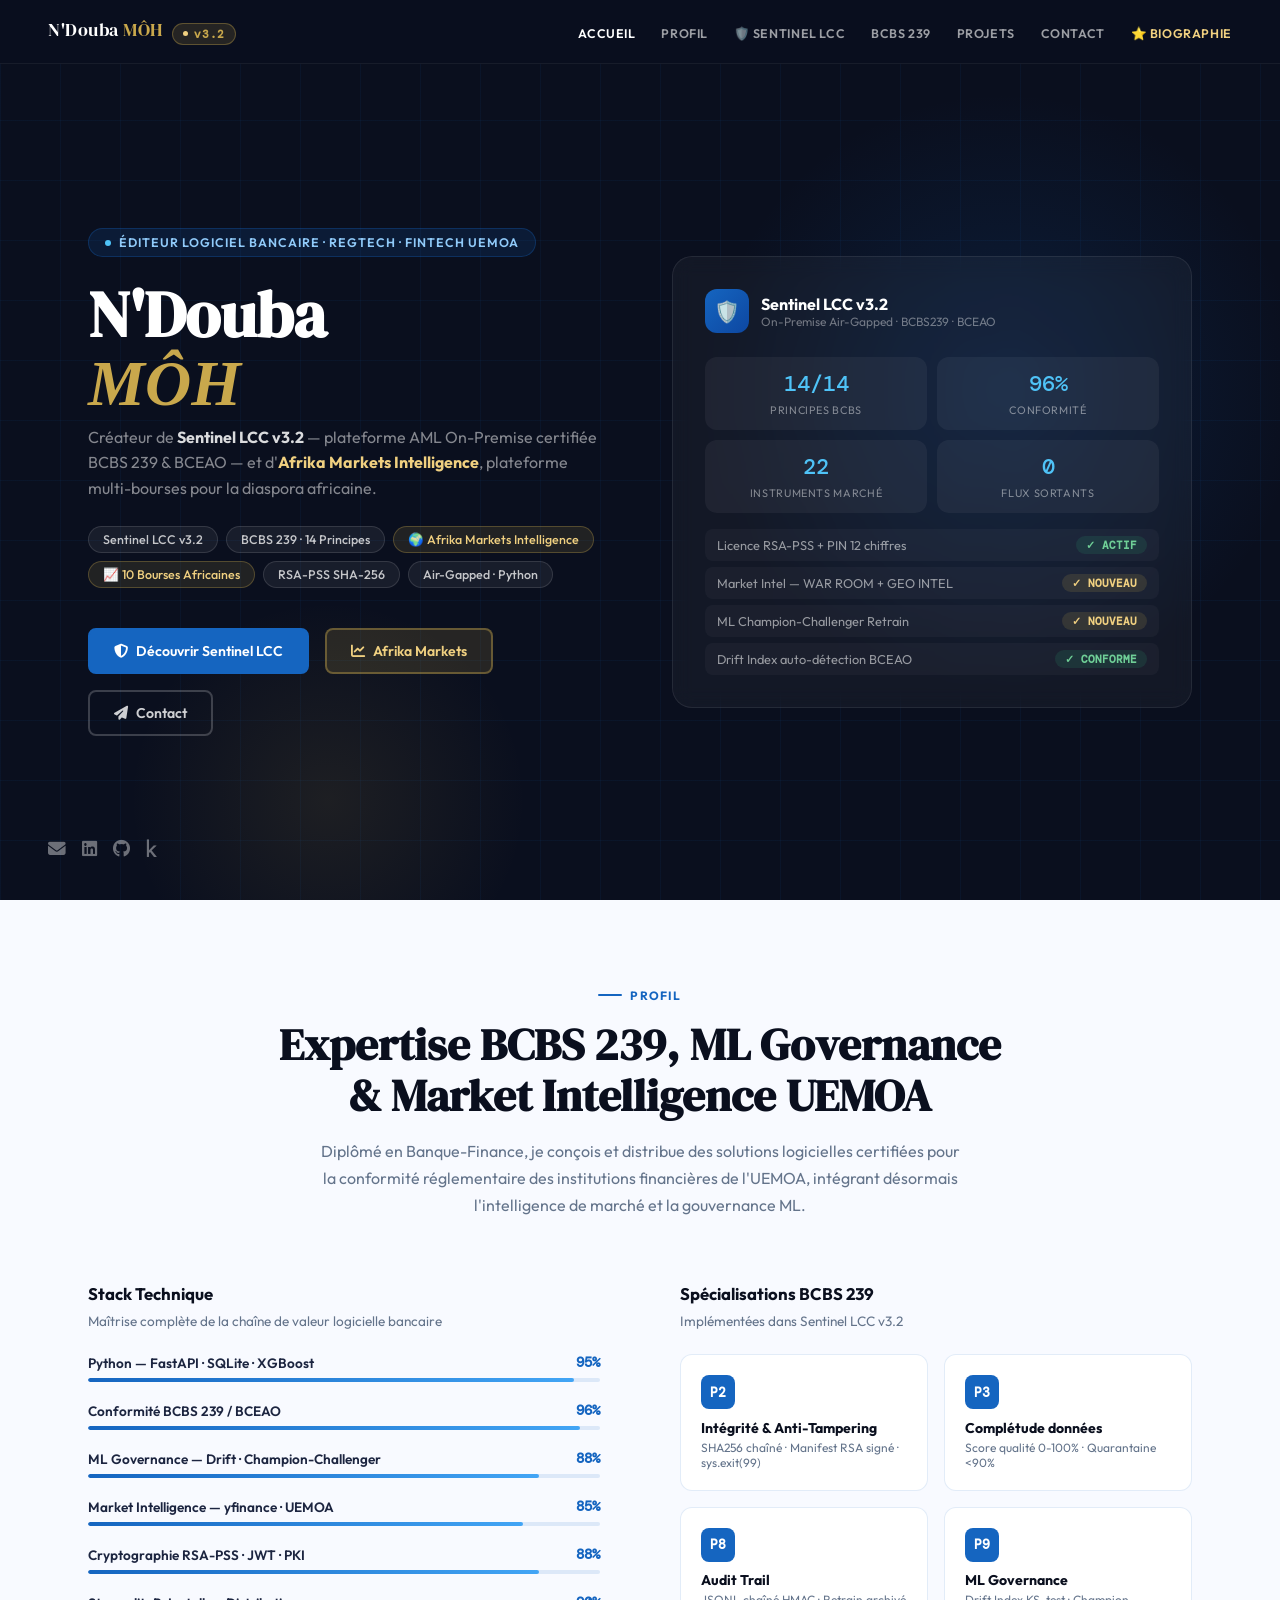
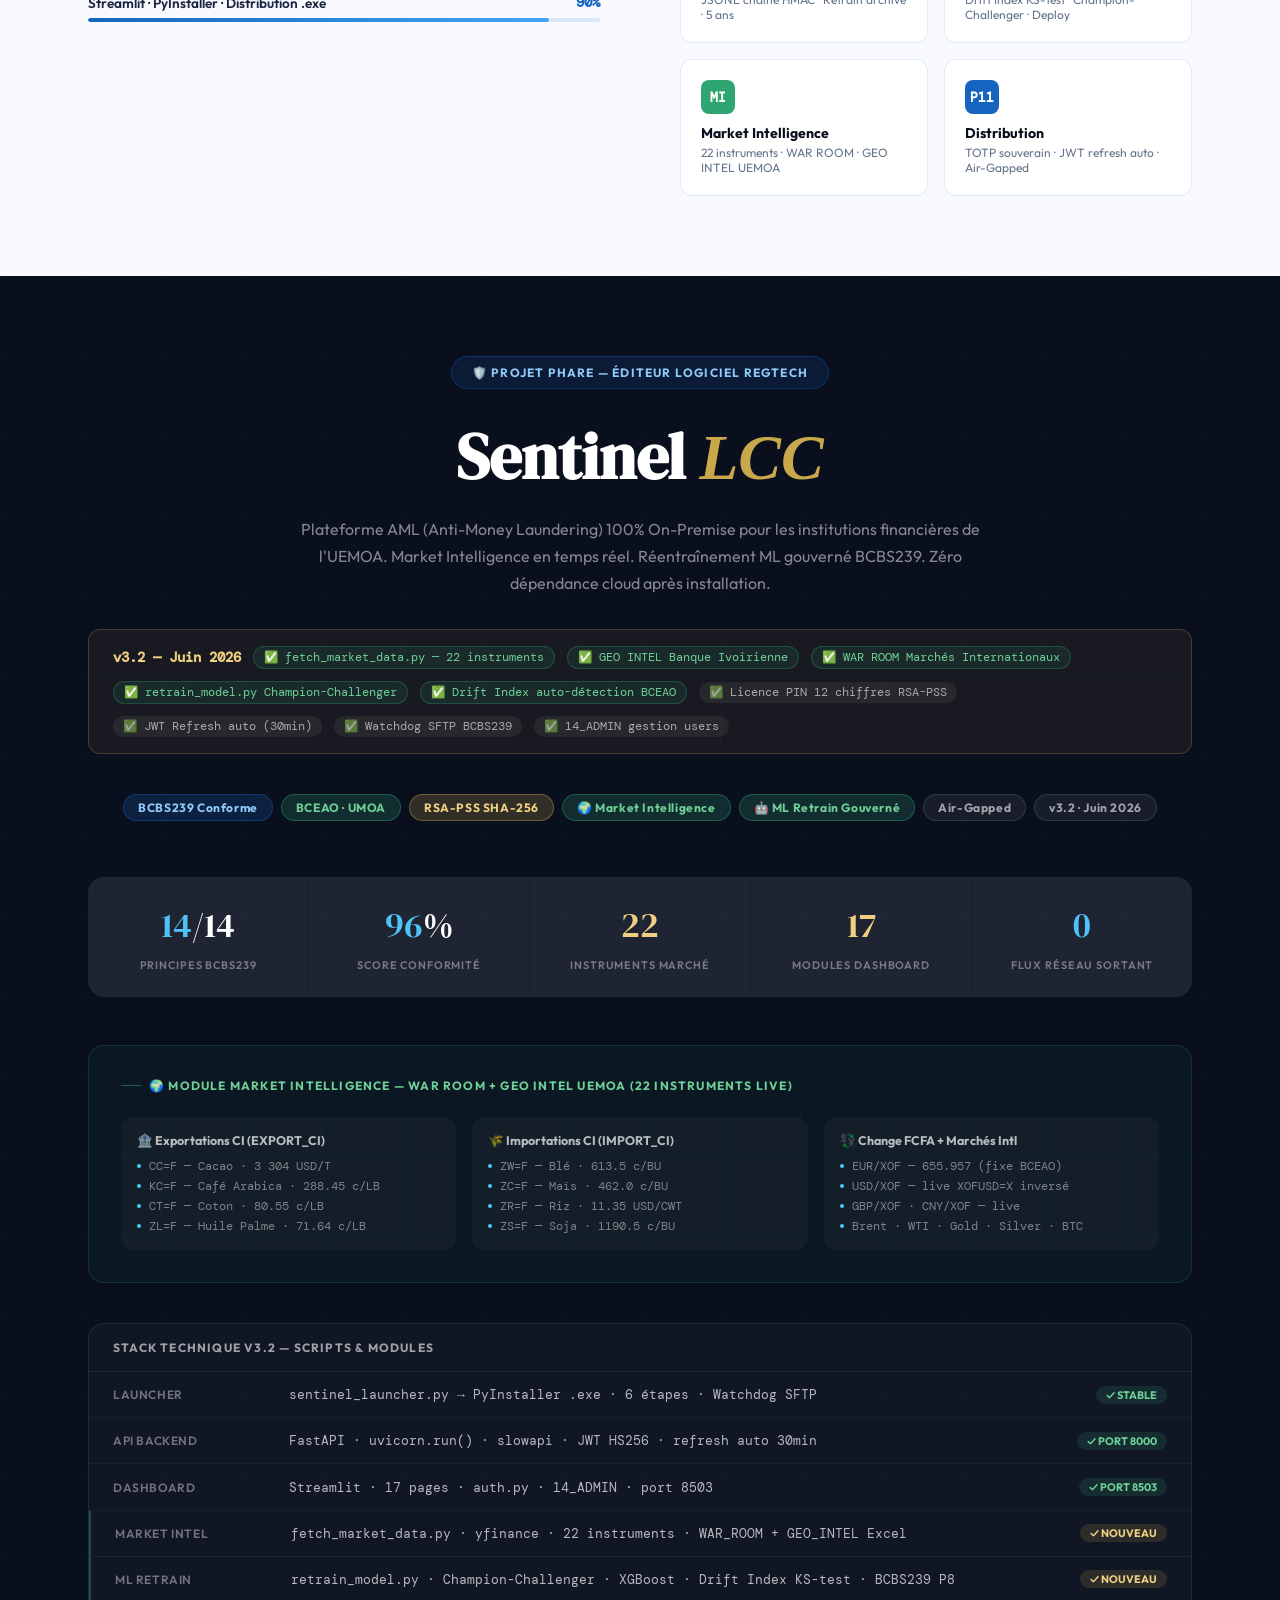
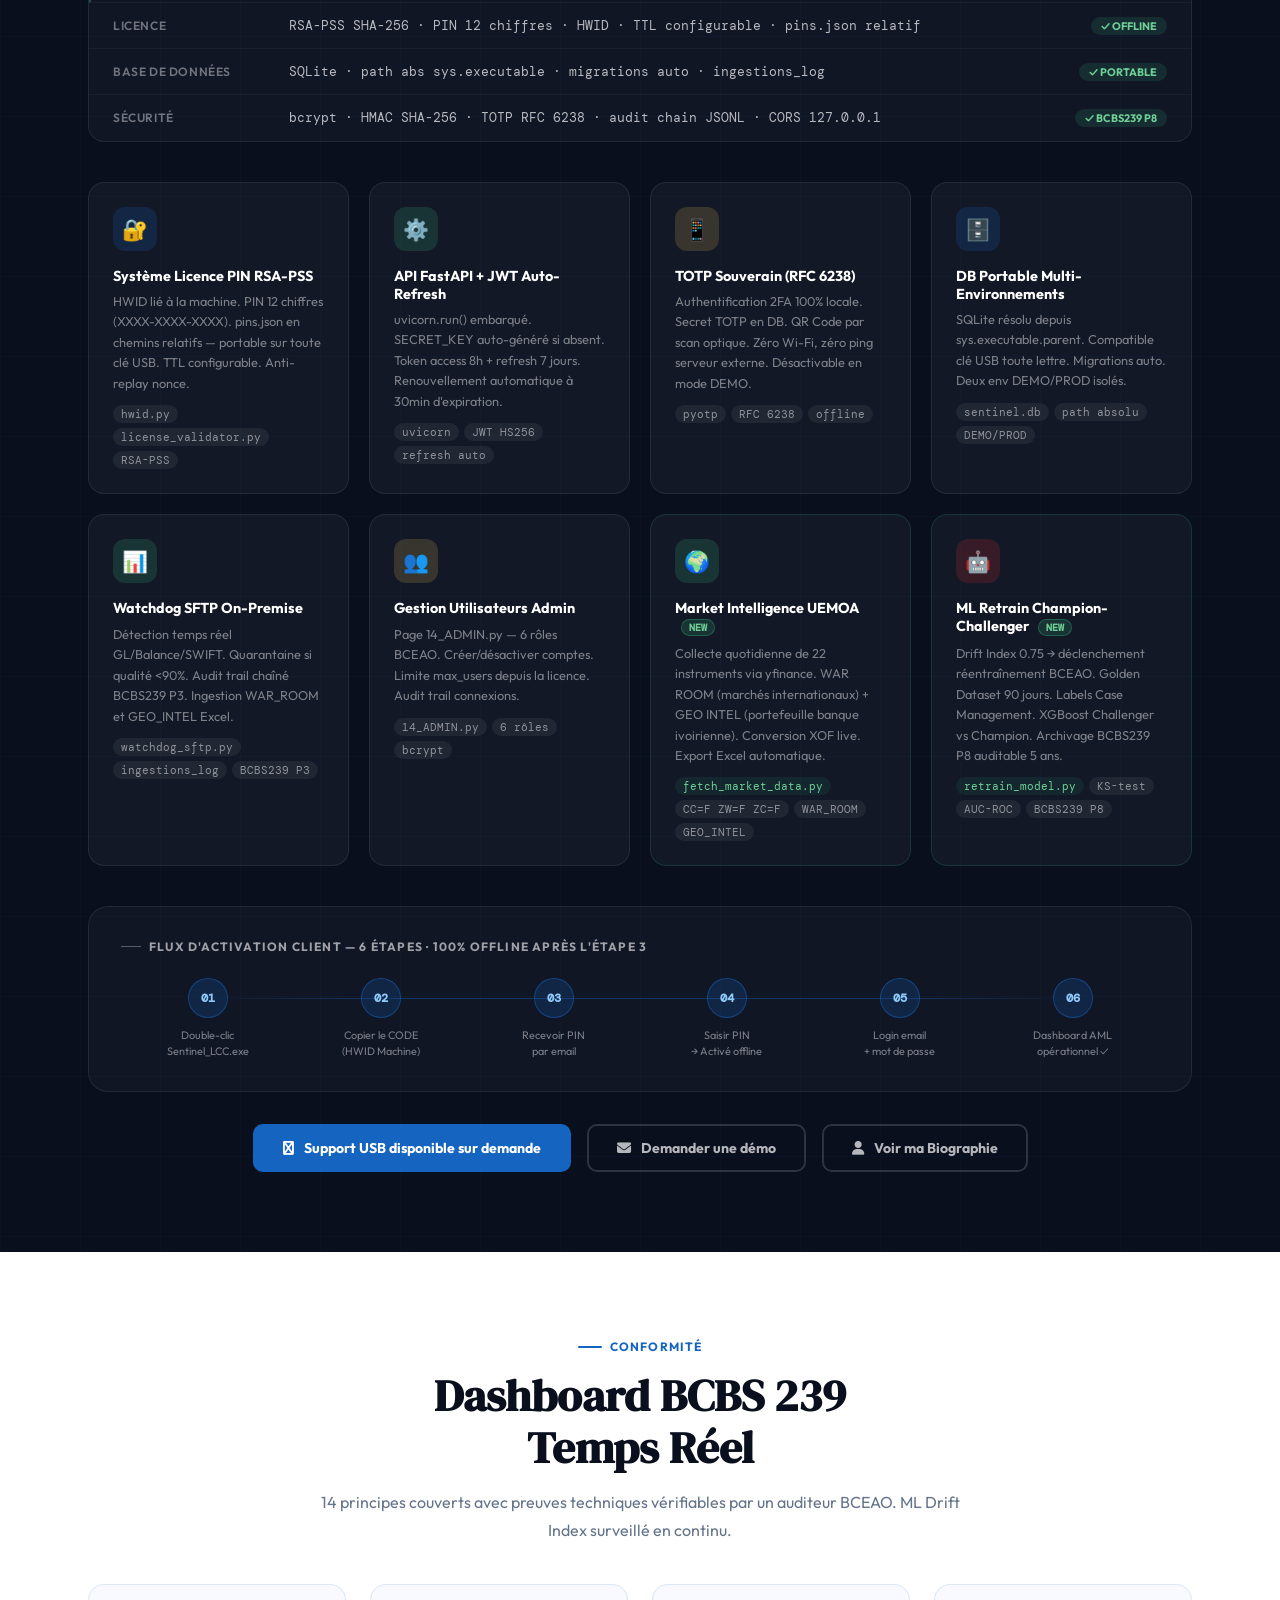
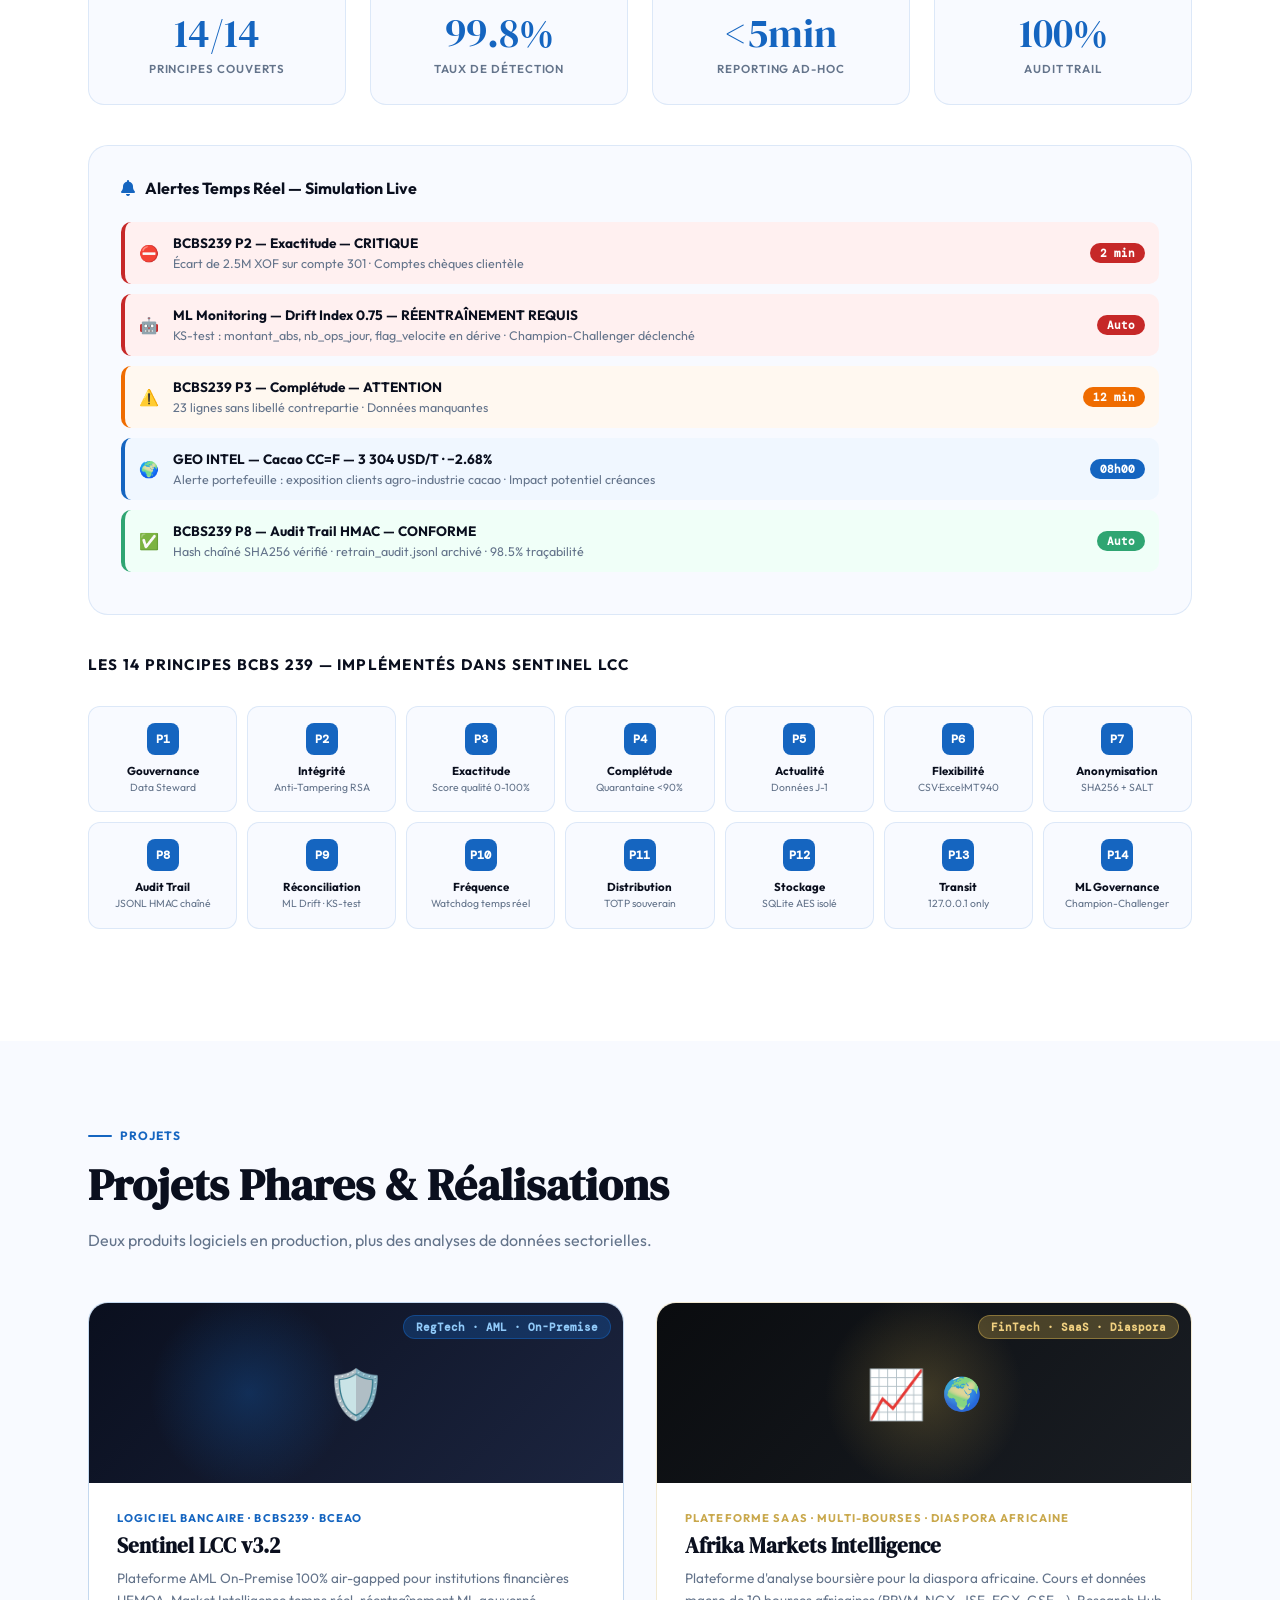
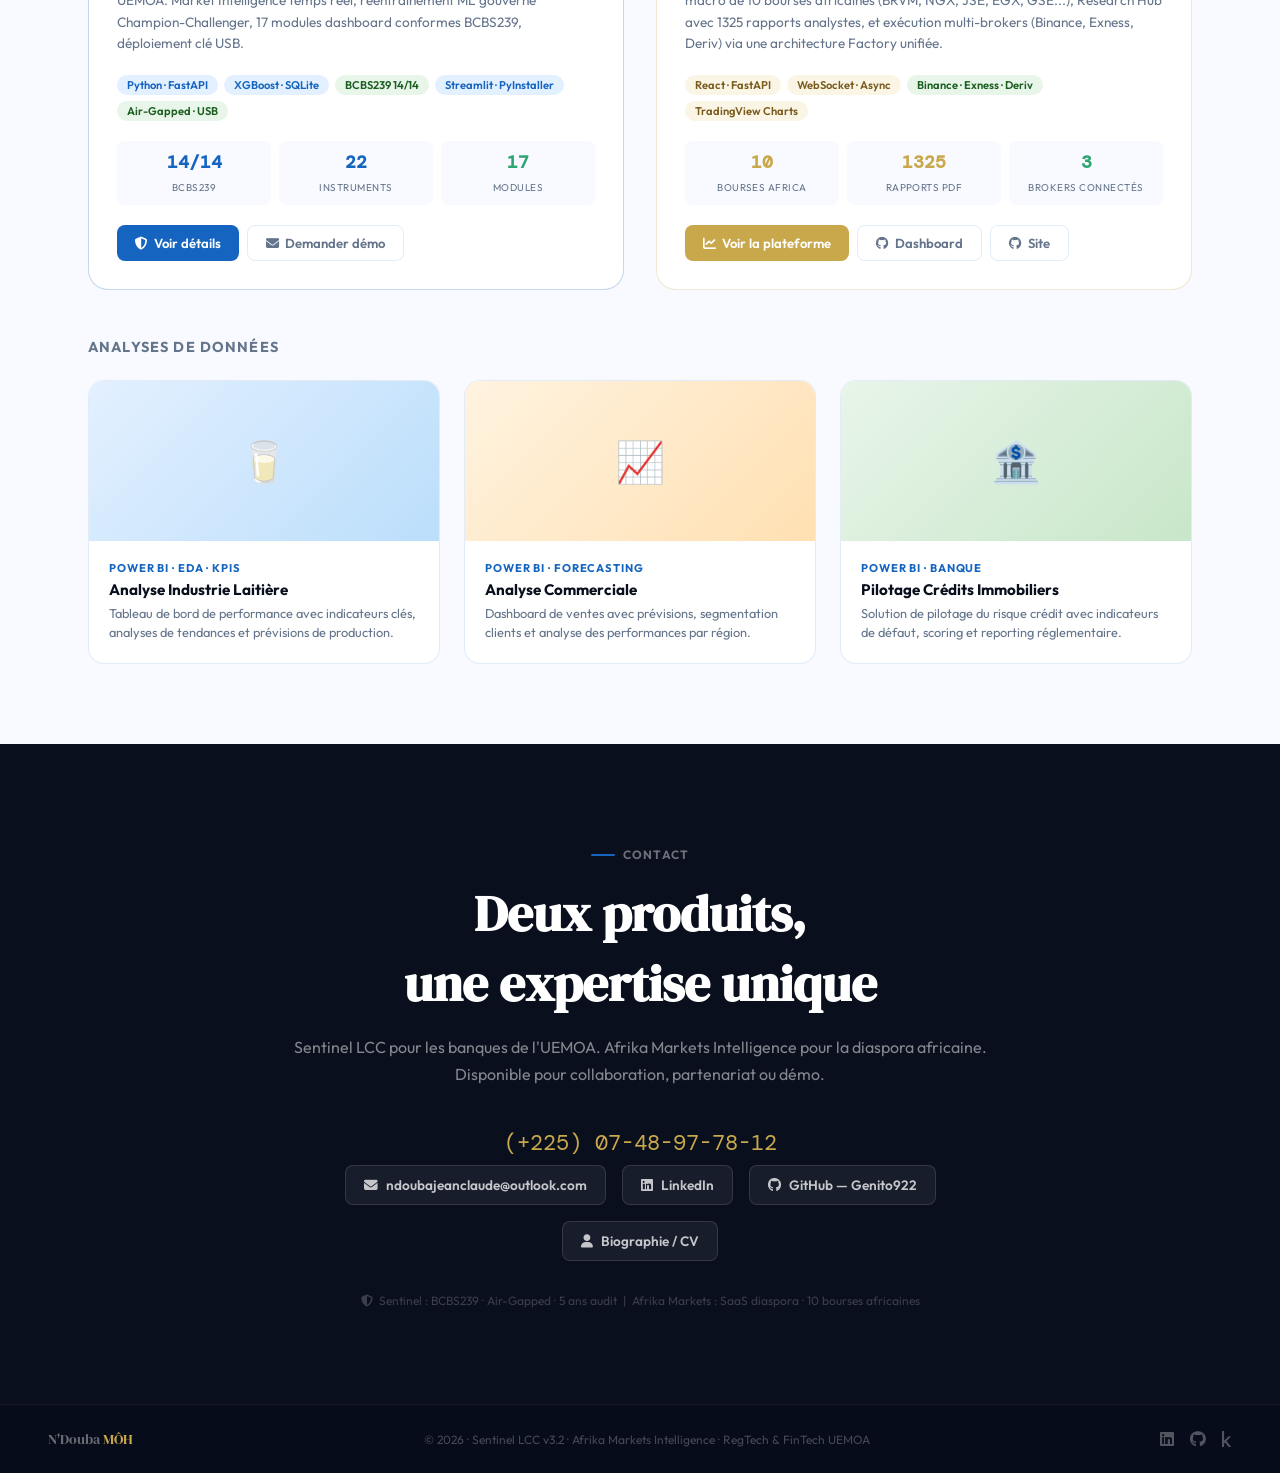
==== commit e6b1137a: "Update index.html" ====
--- a/index.html
+++ b/index.html
@@ -2,8 +2,8 @@
 <html class="no-js" lang="fr">
 <head>
     <meta charset="utf-8">
-    <title>N'DOUBA MÔH — Éditeur Logiciel Bancaire | Sentinel LCC v3.1 | BCBS 239</title>
-    <meta name="description" content="Créateur de Sentinel LCC v3.1 — plateforme AML On-Premise certifiée BCBS239 et BCEAO. Market Intelligence UEMOA. Expert conformité bancaire.">
+    <title>N'DOUBA MÔH — Éditeur Logiciel Bancaire | Sentinel LCC v3.2 | BCBS 239 | Afrika Markets</title>
+    <meta name="description" content="Créateur de Sentinel LCC v3.2 — plateforme AML On-Premise certifiée BCBS239 et BCEAO — et d'Afrika Markets Intelligence, plateforme multi-bourses pour la diaspora africaine. Market Intelligence UEMOA. Expert conformité bancaire.">
     <meta name="author" content="N'DOUBA MÔH">
     <meta name="viewport" content="width=device-width, initial-scale=1">
     <link rel="stylesheet" href="https://cdnjs.cloudflare.com/ajax/libs/font-awesome/6.4.0/css/all.min.css">
@@ -251,9 +251,52 @@
         .p-title { font-weight: 700; font-size: 0.72rem; color: var(--ink); margin-bottom: 3px; }
         .p-desc  { font-size: 0.65rem; color: var(--muted); line-height: 1.4; }
 
-        /* ── PROJECTS ── */
+        /* ── PROJETS PHARES ── */
         #works { background: var(--surface); }
-        .project-grid { display: grid; grid-template-columns: repeat(3, 1fr); gap: 1.5rem; margin-top: 3rem; }
+        .flagship-grid { display: grid; grid-template-columns: repeat(2, 1fr); gap: 2rem; margin-top: 3rem; margin-bottom: 3rem; }
+        .flagship-card { background: var(--white); border: 1px solid var(--border); border-radius: 20px; overflow: hidden; transition: all 0.3s; }
+        .flagship-card:hover { transform: translateY(-6px); box-shadow: 0 16px 48px rgba(21,101,192,0.12); border-color: rgba(21,101,192,0.3); }
+        .flagship-card-sentinel { border-color: rgba(21,101,192,0.25); }
+        .flagship-card-africa { border-color: rgba(201,168,76,0.25); }
+        .flagship-card-africa:hover { border-color: rgba(201,168,76,0.5); box-shadow: 0 16px 48px rgba(201,168,76,0.1); }
+        .flagship-thumb { height: 180px; display: flex; align-items: center; justify-content: center; gap: 1rem; position: relative; overflow: hidden; }
+        .flagship-thumb-sentinel { background: linear-gradient(135deg,#0A0F1E,#1C2540); }
+        .flagship-thumb-africa { background: linear-gradient(135deg,#0A0C0F,#1A1E24); }
+        .flagship-thumb-icon { font-size: 3rem; position: relative; z-index: 2; }
+        .flagship-thumb-glow-blue { position: absolute; width: 200px; height: 200px; background: radial-gradient(ellipse,rgba(21,101,192,0.3),transparent 70%); top: 50%; left: 30%; transform: translate(-50%,-50%); }
+        .flagship-thumb-glow-gold { position: absolute; width: 200px; height: 200px; background: radial-gradient(ellipse,rgba(201,168,76,0.25),transparent 70%); top: 50%; left: 50%; transform: translate(-50%,-50%); }
+        .flagship-thumb-badge { position: absolute; top: 12px; right: 12px; padding: 4px 12px; border-radius: 100px; font-size: 0.68rem; font-weight: 700; font-family: 'DM Mono', monospace; }
+        .flagship-thumb-badge-blue  { background: rgba(21,101,192,0.3); color: #90CAF9; border: 1px solid rgba(21,101,192,0.5); }
+        .flagship-thumb-badge-gold  { background: rgba(201,168,76,0.3); color: #F0D080; border: 1px solid rgba(201,168,76,0.5); }
+        .flagship-body { padding: 1.75rem; }
+        .flagship-cat { font-size: 0.7rem; font-weight: 700; letter-spacing: 0.1em; text-transform: uppercase; margin-bottom: 6px; }
+        .flagship-cat-blue { color: var(--blue); }
+        .flagship-cat-gold { color: var(--gold); }
+        .flagship-title { font-family: 'DM Serif Display', serif; font-weight: 700; font-size: 1.3rem; color: var(--ink); margin-bottom: 8px; }
+        .flagship-desc { font-size: 0.85rem; color: var(--muted); line-height: 1.6; margin-bottom: 1.25rem; }
+        .flagship-pills { display: flex; flex-wrap: wrap; gap: 6px; margin-bottom: 1.25rem; }
+        .flagship-pill { padding: 3px 10px; border-radius: 100px; font-size: 0.7rem; font-weight: 600; }
+        .flagship-pill-blue { background: var(--blue-lt); color: var(--blue); }
+        .flagship-pill-gold { background: var(--gold-lt); color: #7A5C1E; }
+        .flagship-pill-green { background: #E8F5E9; color: #1B5E20; }
+        .flagship-kpis { display: grid; grid-template-columns: repeat(3, 1fr); gap: 8px; margin-bottom: 1.25rem; }
+        .flagship-kpi { background: var(--surface); border-radius: 8px; padding: 10px; text-align: center; }
+        .flagship-kpi-val { font-family: 'DM Mono', monospace; font-size: 1.1rem; font-weight: 700; display: block; margin-bottom: 2px; }
+        .flagship-kpi-val-blue { color: var(--blue); }
+        .flagship-kpi-val-gold { color: var(--gold); }
+        .flagship-kpi-val-green { color: var(--green); }
+        .flagship-kpi-lbl { font-size: 0.62rem; color: var(--muted); text-transform: uppercase; letter-spacing: 0.05em; }
+        .flagship-ctas { display: flex; gap: 8px; flex-wrap: wrap; }
+        .flagship-btn { display: inline-flex; align-items: center; gap: 6px; padding: 9px 18px; border-radius: 8px; font-size: 0.82rem; font-weight: 600; text-decoration: none; transition: all 0.2s; }
+        .flagship-btn-blue { background: var(--blue); color: white; }
+        .flagship-btn-blue:hover { background: #1976D2; }
+        .flagship-btn-gold { background: var(--gold); color: white; }
+        .flagship-btn-gold:hover { background: #A07828; }
+        .flagship-btn-outline { background: transparent; color: var(--muted); border: 1px solid var(--border); }
+        .flagship-btn-outline:hover { border-color: var(--blue); color: var(--blue); }
+
+        /* Autres projets (grille secondaire) */
+        .project-grid { display: grid; grid-template-columns: repeat(3, 1fr); gap: 1.5rem; }
         .project-card { background: var(--white); border: 1px solid var(--border); border-radius: 16px; overflow: hidden; transition: all 0.3s; text-decoration: none; color: inherit; display: block; }
         .project-card:hover { transform: translateY(-6px); box-shadow: 0 12px 32px rgba(21,101,192,0.12); border-color: rgba(21,101,192,0.3); }
         .project-thumb { height: 160px; display: flex; align-items: center; justify-content: center; font-size: 2.5rem; }
@@ -286,6 +329,7 @@
             .arch-grid { grid-template-columns: repeat(2, 1fr); }
             .market-cats { grid-template-columns: 1fr 1fr; }
             .principles-grid { grid-template-columns: repeat(4, 1fr); }
+            .flagship-grid { grid-template-columns: 1fr; }
         }
         @media (max-width: 900px) {
             .s-header { padding: 0 1.5rem; }
@@ -325,6 +369,7 @@
             .contact-links { flex-direction: column; align-items: center; }
             .contact-link { width: 100%; max-width: 300px; justify-content: center; }
             .flow-steps { grid-template-columns: repeat(2, 1fr); }
+            .flagship-kpis { grid-template-columns: repeat(2, 1fr); }
         }
     </style>
 </head>
@@ -332,7 +377,7 @@
 
 <!-- ── NAV ── -->
 <header class="s-header">
-    <a class="nav-brand" href="#home">N'Douba <span>MÔH</span><span class="version-badge">v3.1</span></a>
+    <a class="nav-brand" href="#home">N'Douba <span>MÔH</span><span class="version-badge">v3.2</span></a>
     <nav>
         <ul class="header-nav">
             <li class="current"><a href="#home">Accueil</a></li>
@@ -366,20 +411,20 @@
     <div class="hero-glow-2"></div>
     <div class="hero-content">
         <div>
-            <div class="hero-eyebrow">Éditeur Logiciel Bancaire · UEMOA · RegTech</div>
+            <div class="hero-eyebrow">Éditeur Logiciel Bancaire · RegTech · FinTech UEMOA</div>
             <h1 class="hero-name">N'Douba<br><em>MÔH</em></h1>
-            <p class="hero-title">Créateur de <strong style="color:rgba(255,255,255,0.85)">Sentinel LCC v3.1</strong> — plateforme AML On-Premise certifiée BCBS 239 & BCEAO. Market Intelligence UEMOA. Réentraînement XGBoost gouverné.</p>
+            <p class="hero-title">Créateur de <strong style="color:rgba(255,255,255,0.85)">Sentinel LCC v3.2</strong> — plateforme AML On-Premise certifiée BCBS 239 & BCEAO — et d'<strong style="color:#F0D080">Afrika Markets Intelligence</strong>, plateforme multi-bourses pour la diaspora africaine.</p>
             <div class="hero-pills">
-                <span class="pill">Sentinel LCC v3.1</span>
+                <span class="pill">Sentinel LCC v3.2</span>
                 <span class="pill">BCBS 239 · 14 Principes</span>
-                <span class="pill pill-gold">🌍 Market Intel UEMOA</span>
-                <span class="pill pill-gold">🤖 ML Champion-Challenger</span>
+                <span class="pill pill-gold">🌍 Afrika Markets Intelligence</span>
+                <span class="pill pill-gold">📈 10 Bourses Africaines</span>
                 <span class="pill">RSA-PSS SHA-256</span>
                 <span class="pill">Air-Gapped · Python</span>
             </div>
             <div class="hero-ctas">
                 <a href="#sentinel" class="btn-primary"><i class="fas fa-shield-alt"></i> Découvrir Sentinel LCC</a>
-                <a href="biographie.html" class="btn-outline btn-gold"><i class="fas fa-user"></i> Biographie</a>
+                <a href="#works" class="btn-outline btn-gold"><i class="fas fa-chart-line"></i> Afrika Markets</a>
                 <a href="mailto:ndoubajeanclaude@outlook.com" class="btn-outline"><i class="fas fa-paper-plane"></i> Contact</a>
             </div>
         </div>
@@ -387,7 +432,7 @@
             <div class="hero-card-header">
                 <div class="sentinel-badge">🛡️</div>
                 <div>
-                    <div class="hero-card-title">Sentinel LCC v3.1</div>
+                    <div class="hero-card-title">Sentinel LCC v3.2</div>
                     <div class="hero-card-sub">On-Premise Air-Gapped · BCBS239 · BCEAO</div>
                 </div>
             </div>
@@ -454,7 +499,7 @@
             </div>
             <div>
                 <h3 style="font-weight:700;color:var(--ink);margin-bottom:0.5rem;font-size:1.05rem;">Spécialisations BCBS 239</h3>
-                <p style="color:var(--muted);font-size:0.85rem;margin-bottom:1.5rem;">Implémentées dans Sentinel LCC v3.1</p>
+                <p style="color:var(--muted);font-size:0.85rem;margin-bottom:1.5rem;">Implémentées dans Sentinel LCC v3.2</p>
                 <div class="spec-grid">
                     <div class="spec-card"><div class="spec-num">P2</div><div class="spec-title">Intégrité & Anti-Tampering</div><div class="spec-desc">SHA256 chaîné · Manifest RSA signé · sys.exit(99)</div></div>
                     <div class="spec-card"><div class="spec-num">P3</div><div class="spec-title">Complétude données</div><div class="spec-desc">Score qualité 0-100% · Quarantaine &lt;90%</div></div>
@@ -476,9 +521,9 @@
             <h2 class="sentinel-title">Sentinel <em>LCC</em></h2>
             <p class="sentinel-sub">Plateforme AML (Anti-Money Laundering) 100% On-Premise pour les institutions financières de l'UEMOA. Market Intelligence en temps réel. Réentraînement ML gouverné BCBS239. Zéro dépendance cloud après installation.</p>
 
-            <!-- Changelog v3.1 -->
+            <!-- Changelog v3.2 -->
             <div class="changelog-banner">
-                <span class="changelog-title">v3.1 — Avril 2026</span>
+                <span class="changelog-title">v3.2 — Juin 2026</span>
                 <span class="changelog-item changelog-item-new">✅ fetch_market_data.py — 22 instruments</span>
                 <span class="changelog-item changelog-item-new">✅ GEO INTEL Banque Ivoirienne</span>
                 <span class="changelog-item changelog-item-new">✅ WAR ROOM Marchés Internationaux</span>
@@ -497,7 +542,7 @@
                 <span class="s-badge s-badge-green">🌍 Market Intelligence</span>
                 <span class="s-badge s-badge-green">🤖 ML Retrain Gouverné</span>
                 <span class="s-badge s-badge-dark">Air-Gapped</span>
-                <span class="s-badge s-badge-dark">v3.1 · Avril 2026</span>
+                <span class="s-badge s-badge-dark">v3.2 · Juin 2026</span>
             </div>
         </div>
 
@@ -546,7 +591,7 @@
 
         <!-- Tech stack -->
         <div class="tech-stack" style="margin-bottom:2.5rem;">
-            <div class="tech-stack-title">Stack technique v3.1 — Scripts & Modules</div>
+            <div class="tech-stack-title">Stack technique v3.2 — Scripts & Modules</div>
             <div class="tech-row"><span class="tech-layer">Launcher</span><span class="tech-detail">sentinel_launcher.py → PyInstaller .exe · 6 étapes · Watchdog SFTP</span><span class="tech-status">✓ STABLE</span></div>
             <div class="tech-row"><span class="tech-layer">API Backend</span><span class="tech-detail">FastAPI · uvicorn.run() · slowapi · JWT HS256 · refresh auto 30min</span><span class="tech-status">✓ PORT 8000</span></div>
             <div class="tech-row"><span class="tech-layer">Dashboard</span><span class="tech-detail">Streamlit · 17 pages · auth.py · 14_ADMIN · port 8503</span><span class="tech-status">✓ PORT 8503</span></div>
@@ -695,12 +740,80 @@
     </div>
 </section>
 
-<!-- ── PROJECTS ── -->
+<!-- ── PROJETS ── -->
 <section id="works" style="background:var(--surface);">
     <div class="section-wrap">
         <div class="section-eyebrow">Projets</div>
-        <h2 class="section-title">Autres Réalisations</h2>
-        <p class="section-lead">Analyses de données sectorielles et solutions de pilotage décisionnel.</p>
+        <h2 class="section-title">Projets Phares & Réalisations</h2>
+        <p class="section-lead">Deux produits logiciels en production, plus des analyses de données sectorielles.</p>
+
+        <!-- PROJETS PHARES -->
+        <div class="flagship-grid">
+
+            <!-- SENTINEL LCC -->
+            <div class="flagship-card flagship-card-sentinel">
+                <div class="flagship-thumb flagship-thumb-sentinel">
+                    <div class="flagship-thumb-glow-blue"></div>
+                    <span class="flagship-thumb-icon">🛡️</span>
+                    <span class="flagship-thumb-badge flagship-thumb-badge-blue">RegTech · AML · On-Premise</span>
+                </div>
+                <div class="flagship-body">
+                    <div class="flagship-cat flagship-cat-blue">Logiciel Bancaire · BCBS239 · BCEAO</div>
+                    <div class="flagship-title">Sentinel LCC v3.2</div>
+                    <div class="flagship-desc">Plateforme AML On-Premise 100% air-gapped pour institutions financières UEMOA. Market Intelligence temps réel, réentraînement ML gouverné Champion-Challenger, 17 modules dashboard conformes BCBS239, déploiement clé USB.</div>
+                    <div class="flagship-pills">
+                        <span class="flagship-pill flagship-pill-blue">Python · FastAPI</span>
+                        <span class="flagship-pill flagship-pill-blue">XGBoost · SQLite</span>
+                        <span class="flagship-pill flagship-pill-green">BCBS239 14/14</span>
+                        <span class="flagship-pill flagship-pill-blue">Streamlit · PyInstaller</span>
+                        <span class="flagship-pill flagship-pill-green">Air-Gapped · USB</span>
+                    </div>
+                    <div class="flagship-kpis">
+                        <div class="flagship-kpi"><span class="flagship-kpi-val flagship-kpi-val-blue">14/14</span><span class="flagship-kpi-lbl">BCBS239</span></div>
+                        <div class="flagship-kpi"><span class="flagship-kpi-val flagship-kpi-val-blue">22</span><span class="flagship-kpi-lbl">Instruments</span></div>
+                        <div class="flagship-kpi"><span class="flagship-kpi-val flagship-kpi-val-green">17</span><span class="flagship-kpi-lbl">Modules</span></div>
+                    </div>
+                    <div class="flagship-ctas">
+                        <a href="#sentinel" class="flagship-btn flagship-btn-blue"><i class="fas fa-shield-alt"></i> Voir détails</a>
+                        <a href="mailto:ndoubajeanclaude@outlook.com" class="flagship-btn flagship-btn-outline"><i class="fas fa-envelope"></i> Demander démo</a>
+                    </div>
+                </div>
+            </div>
+
+            <!-- AFRIKA MARKETS -->
+            <div class="flagship-card flagship-card-africa">
+                <div class="flagship-thumb flagship-thumb-africa">
+                    <div class="flagship-thumb-glow-gold"></div>
+                    <span class="flagship-thumb-icon">📈</span>
+                    <span style="font-size:2rem;">🌍</span>
+                    <span class="flagship-thumb-badge flagship-thumb-badge-gold">FinTech · SaaS · Diaspora</span>
+                </div>
+                <div class="flagship-body">
+                    <div class="flagship-cat flagship-cat-gold">Plateforme SaaS · Multi-Bourses · Diaspora Africaine</div>
+                    <div class="flagship-title">Afrika Markets Intelligence</div>
+                    <div class="flagship-desc">Plateforme d'analyse boursière pour la diaspora africaine. Cours et données macro de 10 bourses africaines (BRVM, NGX, JSE, EGX, GSE...), Research Hub avec 1325 rapports analystes, et exécution multi-brokers (Binance, Exness, Deriv) via une architecture Factory unifiée.</div>
+                    <div class="flagship-pills">
+                        <span class="flagship-pill flagship-pill-gold">React · FastAPI</span>
+                        <span class="flagship-pill flagship-pill-gold">WebSocket · Async</span>
+                        <span class="flagship-pill flagship-pill-green">Binance · Exness · Deriv</span>
+                        <span class="flagship-pill flagship-pill-gold">TradingView Charts</span>
+                    </div>
+                    <div class="flagship-kpis">
+                        <div class="flagship-kpi"><span class="flagship-kpi-val flagship-kpi-val-gold">10</span><span class="flagship-kpi-lbl">Bourses Africa</span></div>
+                        <div class="flagship-kpi"><span class="flagship-kpi-val flagship-kpi-val-gold">1325</span><span class="flagship-kpi-lbl">Rapports PDF</span></div>
+                        <div class="flagship-kpi"><span class="flagship-kpi-val flagship-kpi-val-green">3</span><span class="flagship-kpi-lbl">Brokers connectés</span></div>
+                    </div>
+                    <div class="flagship-ctas">
+                        <a href="https://sentinel-lccafrika.space/" target="_blank" class="flagship-btn flagship-btn-gold"><i class="fas fa-chart-line"></i> Voir la plateforme</a>
+                        <a href="https://github.com/Genito922/afrikamarkets-dashboard" target="_blank" class="flagship-btn flagship-btn-outline"><i class="fab fa-github"></i> Dashboard</a>
+                        <a href="https://github.com/Genito922/afrikamarkets-site" target="_blank" class="flagship-btn flagship-btn-outline"><i class="fab fa-github"></i> Site</a>
+                    </div>
+                </div>
+            </div>
+        </div>
+
+        <!-- AUTRES PROJETS -->
+        <h3 style="font-weight:700;color:var(--ink);margin-bottom:1.5rem;font-size:0.9rem;text-transform:uppercase;letter-spacing:0.08em;color:var(--muted);">Analyses de données</h3>
         <div class="project-grid">
             <a href="images/portfolio/ANALYSE_DE_DONNEES_INDUSTRIE_LAITIERE.pdf" target="_blank" class="project-card">
                 <div class="project-thumb" style="background:linear-gradient(135deg,#E3F0FF,#BBDEFB);">🥛</div>
@@ -734,8 +847,8 @@
 <section id="contact">
     <div class="contact-inner">
         <div class="section-eyebrow" style="justify-content:center;color:rgba(255,255,255,0.4);">Contact</div>
-        <h2 class="contact-title">Déployons Sentinel LCC<br>dans votre institution</h2>
-        <p class="contact-sub">Solution sur mesure pour les banques et établissements financiers de l'UEMOA. Market Intelligence intégrée. Réentraînement ML gouverné. Activation en 60 secondes via PIN sécurisé.</p>
+        <h2 class="contact-title">Deux produits,<br>une expertise unique</h2>
+        <p class="contact-sub">Sentinel LCC pour les banques de l'UEMOA. Afrika Markets Intelligence pour la diaspora africaine. Disponible pour collaboration, partenariat ou démo.</p>
         <span class="contact-phone">(+225) 07-48-97-78-12</span>
         <div class="contact-links">
             <a href="mailto:ndoubajeanclaude@outlook.com" class="contact-link"><i class="fas fa-envelope"></i> ndoubajeanclaude@outlook.com</a>
@@ -743,13 +856,13 @@
             <a href="https://github.com/Genito922" target="_blank" class="contact-link"><i class="fab fa-github"></i> GitHub — Genito922</a>
             <a href="biographie.html" class="contact-link"><i class="fas fa-user"></i> Biographie / CV</a>
         </div>
-        <p style="color:rgba(255,255,255,0.2);font-size:0.75rem;margin-top:1rem;"><i class="fas fa-shield-alt"></i> &nbsp;Conforme RGPD · BCBS239 P2/P3/P8 · Audit Trail 5 ans · Air-Gapped</p>
+        <p style="color:rgba(255,255,255,0.2);font-size:0.75rem;margin-top:1rem;"><i class="fas fa-shield-alt"></i> &nbsp;Sentinel : BCBS239 · Air-Gapped · 5 ans audit &nbsp;|&nbsp; Afrika Markets : SaaS diaspora · 10 bourses africaines</p>
     </div>
 </section>
 
 <footer>
     <div class="footer-brand">N'Douba <span style="color:var(--gold)">MÔH</span></div>
-    <div class="footer-copy">© 2026 · Éditeur de Sentinel LCC v3.1 · RegTech UEMOA</div>
+    <div class="footer-copy">© 2026 · Sentinel LCC v3.2 · Afrika Markets Intelligence · RegTech & FinTech UEMOA</div>
     <div class="footer-links">
         <a href="https://www.linkedin.com/in/moh-adjonlin-jean-claude-n-douba-7737bb342/" title="LinkedIn"><i class="fab fa-linkedin"></i></a>
         <a href="https://github.com/Genito922" title="GitHub"><i class="fab fa-github"></i></a>
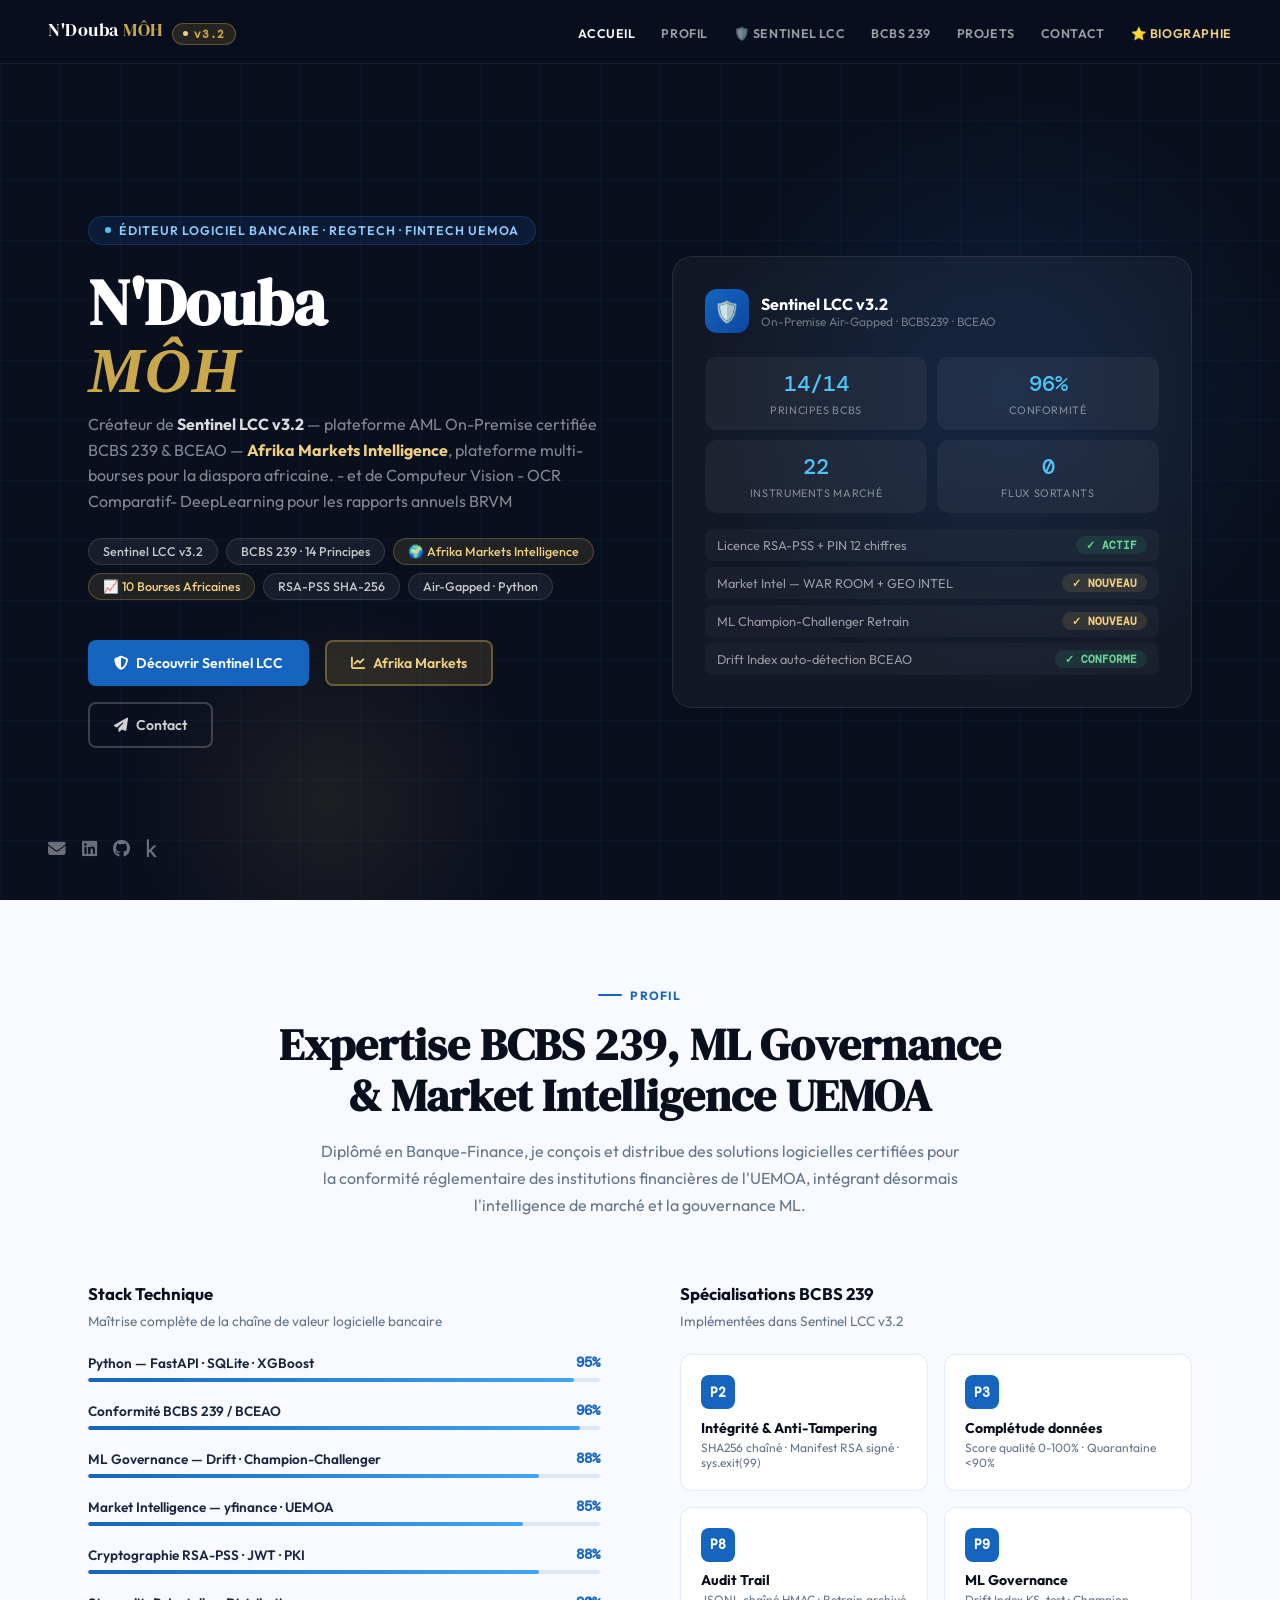
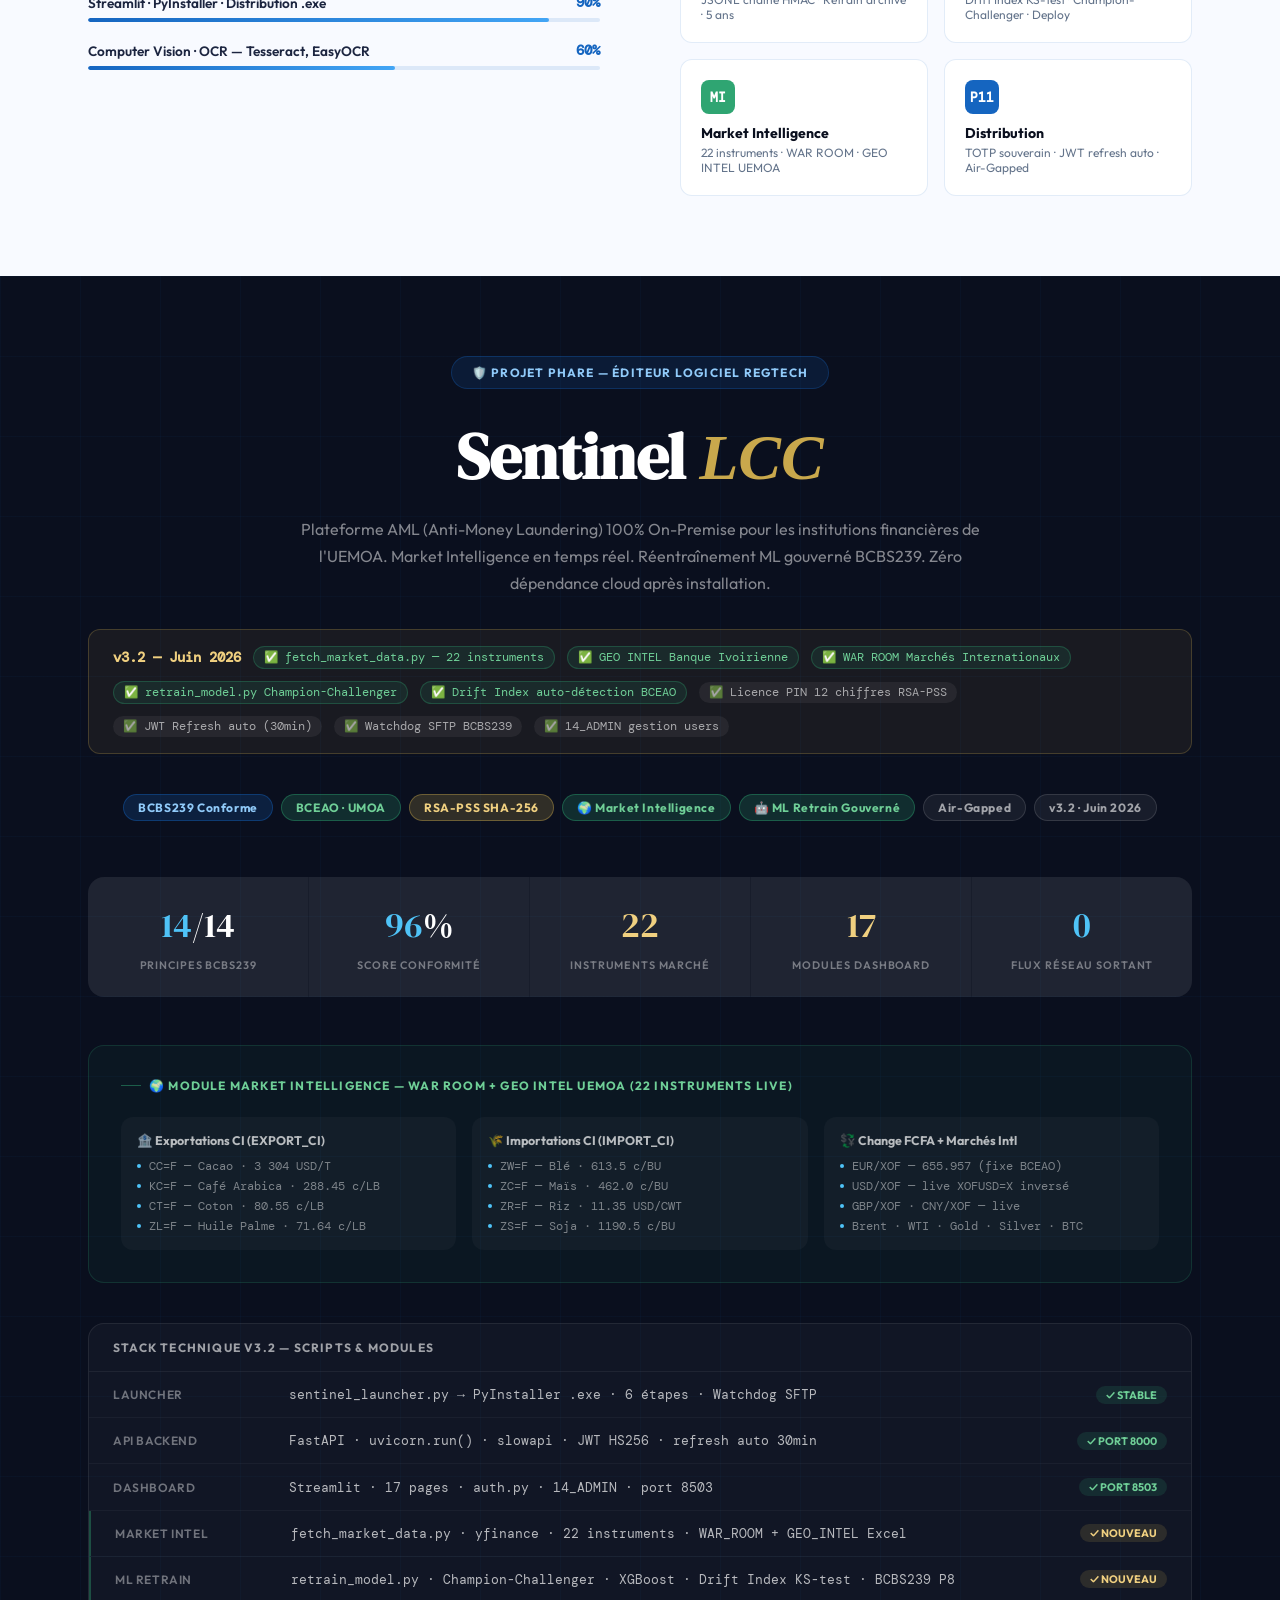
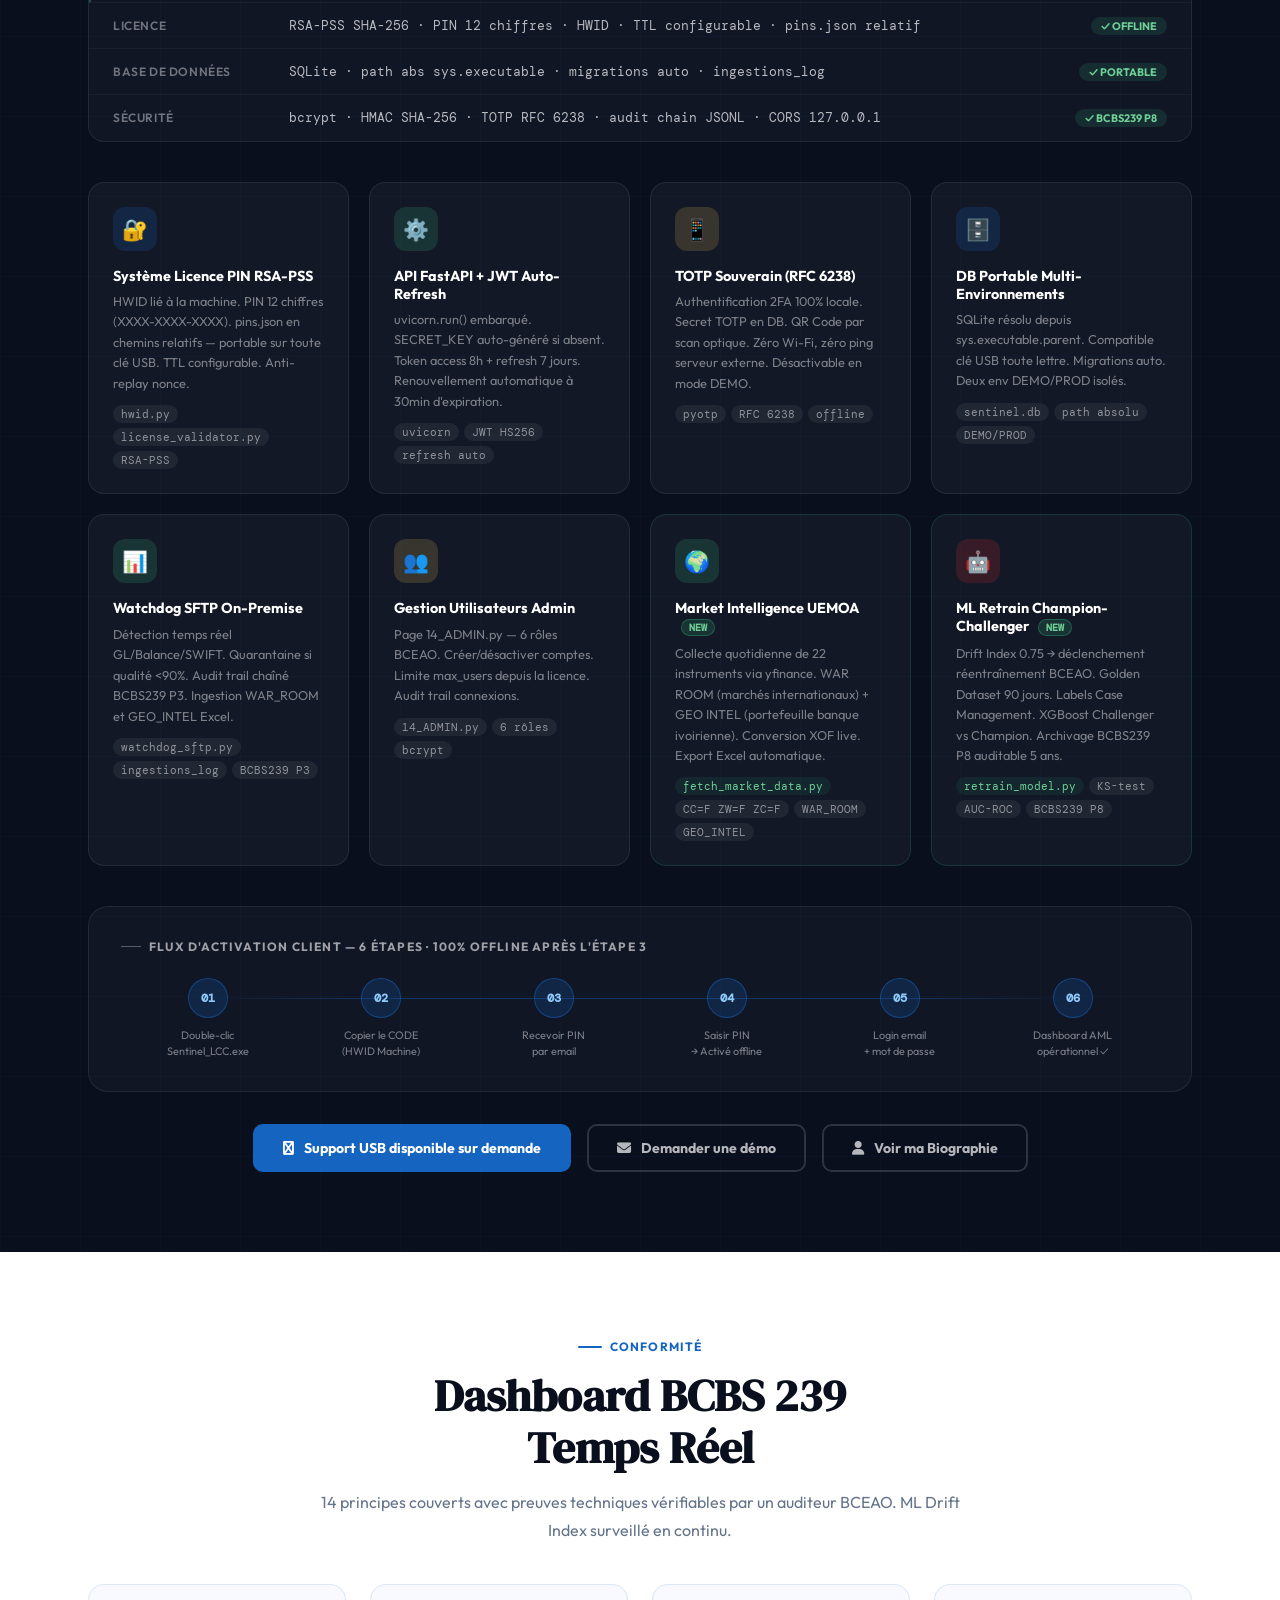
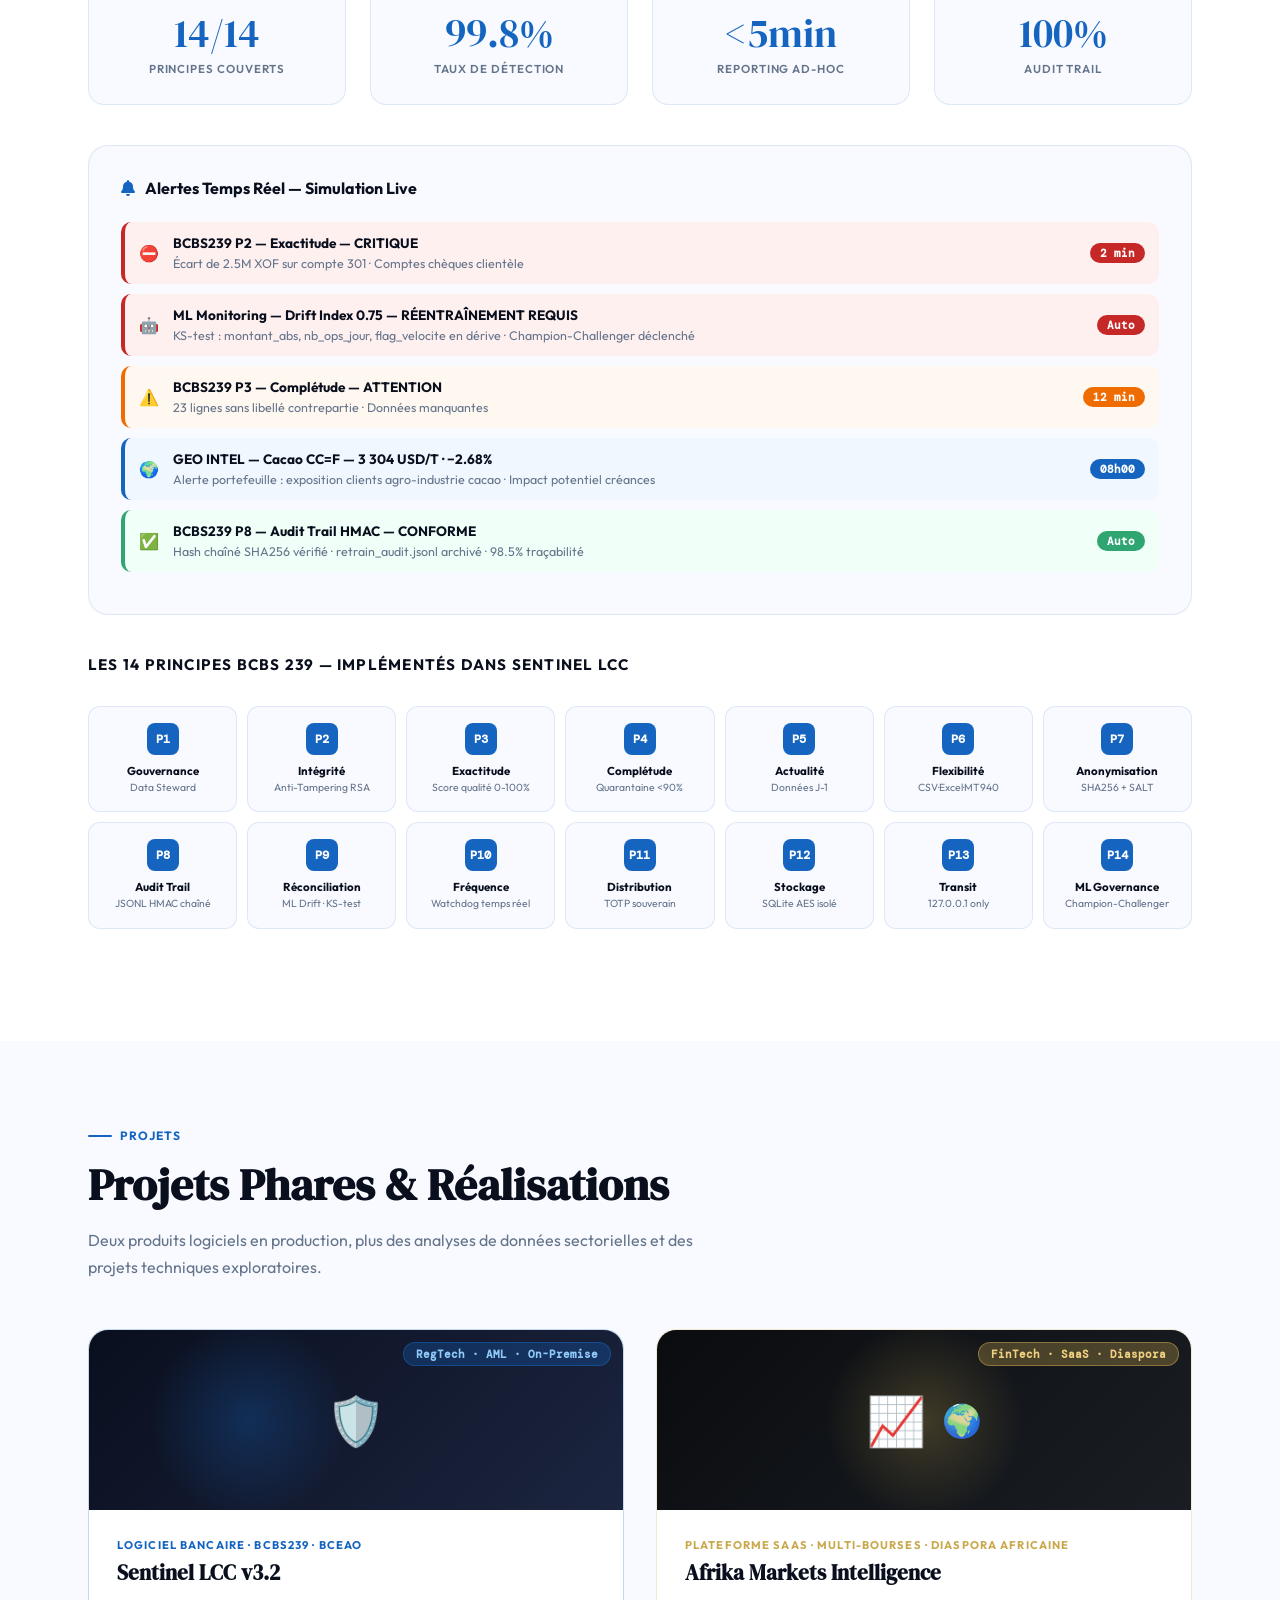
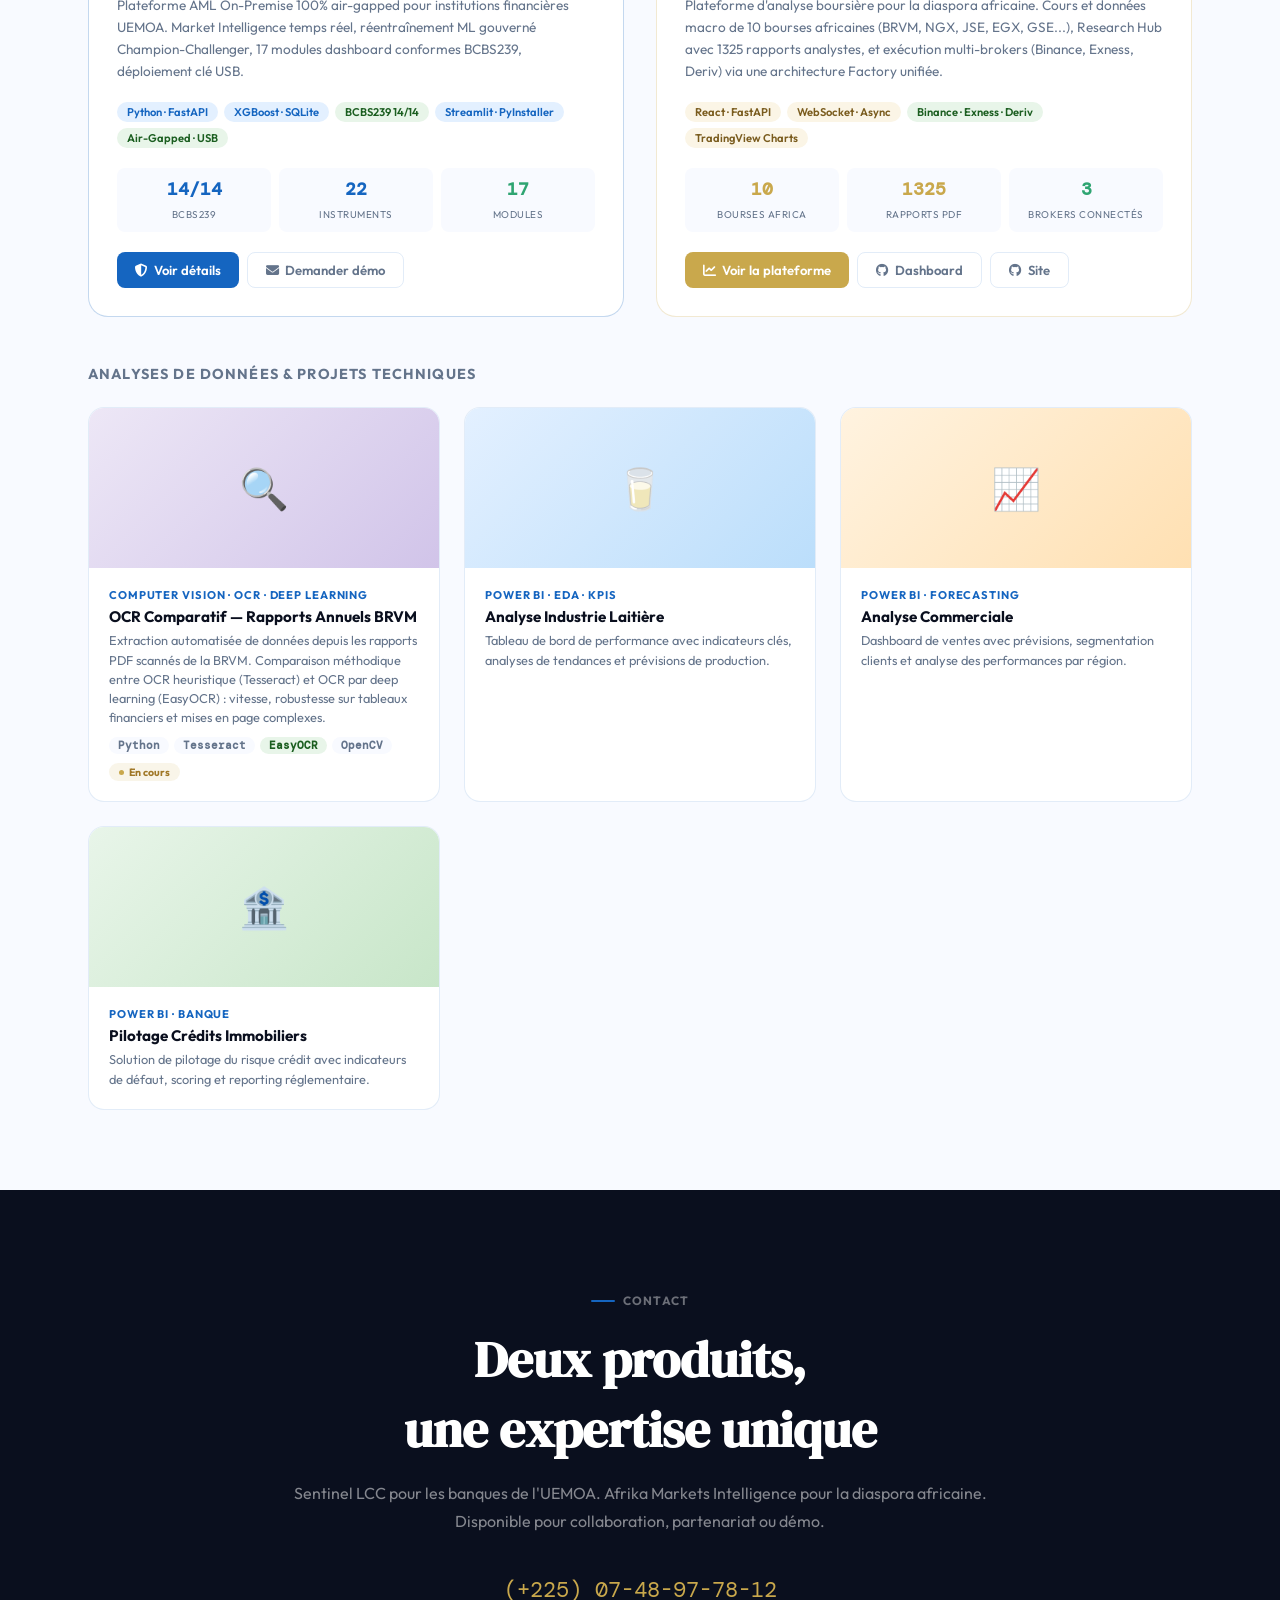
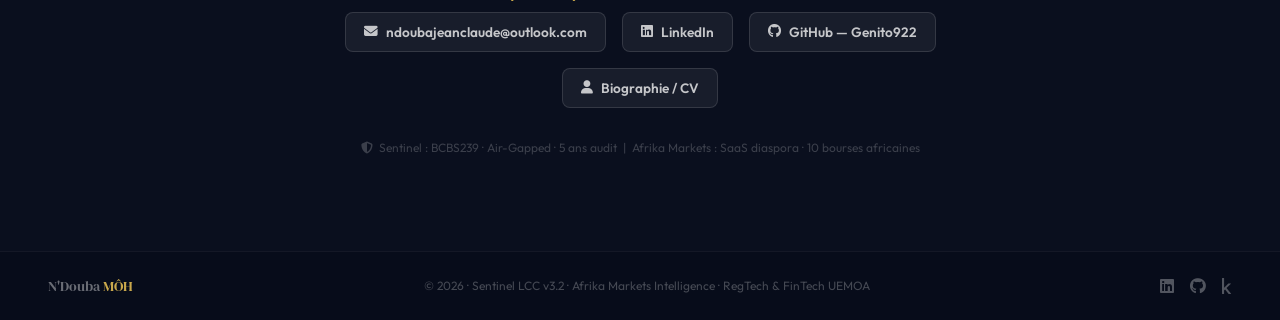
==== commit 3eeedf48: "Update index.html" ====
--- a/index.html
+++ b/index.html
@@ -2,7 +2,7 @@
 <html class="no-js" lang="fr">
 <head>
     <meta charset="utf-8">
-    <title>N'DOUBA MÔH — Éditeur Logiciel Bancaire | Sentinel LCC v3.2 | BCBS 239 | Afrika Markets</title>
+    <title>N'DOUBA MÔH — Éditeur Logiciel FINANCIER | Sentinel LCC v3.2 | BCBS 239 | Afrika Markets</title>
     <meta name="description" content="Créateur de Sentinel LCC v3.2 — plateforme AML On-Premise certifiée BCBS239 et BCEAO — et d'Afrika Markets Intelligence, plateforme multi-bourses pour la diaspora africaine. Market Intelligence UEMOA. Expert conformité bancaire.">
     <meta name="author" content="N'DOUBA MÔH">
     <meta name="viewport" content="width=device-width, initial-scale=1">
@@ -304,6 +304,11 @@
         .project-cat { font-size: 0.7rem; font-weight: 700; letter-spacing: 0.08em; text-transform: uppercase; color: var(--blue); margin-bottom: 5px; }
         .project-title { font-weight: 700; font-size: 0.95rem; color: var(--ink); margin-bottom: 5px; }
         .project-desc { font-size: 0.8rem; color: var(--muted); line-height: 1.5; }
+        .project-tags { display: flex; flex-wrap: wrap; gap: 5px; margin-top: 0.6rem; }
+        .project-tag { background: var(--surface); color: var(--muted); padding: 2px 9px; border-radius: 100px; font-size: 0.66rem; font-weight: 600; font-family: 'DM Mono', monospace; }
+        .project-tag-green { background: #E8F5E9; color: #1B5E20; }
+        .project-badge-progress { display: inline-flex; align-items: center; gap: 5px; background: rgba(201,168,76,0.12); color: #A07828; padding: 2px 10px; border-radius: 100px; font-size: 0.66rem; font-weight: 700; margin-top: 0.6rem; }
+        .project-badge-progress::before { content: ''; width: 5px; height: 5px; border-radius: 50%; background: #C9A84C; }
 
         /* ── CONTACT ── */
         #contact { background: var(--ink); padding: 6rem 3rem; text-align: center; }
@@ -413,7 +418,7 @@
         <div>
             <div class="hero-eyebrow">Éditeur Logiciel Bancaire · RegTech · FinTech UEMOA</div>
             <h1 class="hero-name">N'Douba<br><em>MÔH</em></h1>
-            <p class="hero-title">Créateur de <strong style="color:rgba(255,255,255,0.85)">Sentinel LCC v3.2</strong> — plateforme AML On-Premise certifiée BCBS 239 & BCEAO — et d'<strong style="color:#F0D080">Afrika Markets Intelligence</strong>, plateforme multi-bourses pour la diaspora africaine.</p>
+            <p class="hero-title">Créateur de <strong style="color:rgba(255,255,255,0.85)">Sentinel LCC v3.2</strong> — plateforme AML On-Premise certifiée BCBS 239 & BCEAO — <strong style="color:#F0D080">Afrika Markets Intelligence</strong>, plateforme multi-bourses pour la diaspora africaine. - et de Computeur Vision - OCR Comparatif- DeepLearning pour les rapports annuels BRVM</p>
             <div class="hero-pills">
                 <span class="pill">Sentinel LCC v3.2</span>
                 <span class="pill">BCBS 239 · 14 Principes</span>
@@ -494,6 +499,10 @@
                     <div class="skill-item">
                         <div class="skill-header"><span>Streamlit · PyInstaller · Distribution .exe</span><span class="skill-pct">90%</span></div>
                         <div class="skill-bar"><div class="skill-fill" style="width:90%"></div></div>
+                    </div>
+                    <div class="skill-item">
+                        <div class="skill-header"><span>Computer Vision · OCR — Tesseract, EasyOCR</span><span class="skill-pct">60%</span></div>
+                        <div class="skill-bar"><div class="skill-fill" style="width:60%"></div></div>
                     </div>
                 </div>
             </div>
@@ -745,7 +754,7 @@
     <div class="section-wrap">
         <div class="section-eyebrow">Projets</div>
         <h2 class="section-title">Projets Phares & Réalisations</h2>
-        <p class="section-lead">Deux produits logiciels en production, plus des analyses de données sectorielles.</p>
+        <p class="section-lead">Deux produits logiciels en production, plus des analyses de données sectorielles et des projets techniques exploratoires.</p>
 
         <!-- PROJETS PHARES -->
         <div class="flagship-grid">
@@ -813,8 +822,23 @@
         </div>
 
         <!-- AUTRES PROJETS -->
-        <h3 style="font-weight:700;color:var(--ink);margin-bottom:1.5rem;font-size:0.9rem;text-transform:uppercase;letter-spacing:0.08em;color:var(--muted);">Analyses de données</h3>
+        <h3 style="font-weight:700;color:var(--ink);margin-bottom:1.5rem;font-size:0.9rem;text-transform:uppercase;letter-spacing:0.08em;color:var(--muted);">Analyses de données & Projets techniques</h3>
         <div class="project-grid">
+            <a href="https://github.com/Genito922/gestions_risques_marches_financiers" target="_blank" class="project-card">
+                <div class="project-thumb" style="background:linear-gradient(135deg,#EDE7F6,#D1C4E9);">🔍</div>
+                <div class="project-body">
+                    <div class="project-cat">Computer Vision · OCR · Deep Learning</div>
+                    <div class="project-title">OCR Comparatif — Rapports Annuels BRVM</div>
+                    <div class="project-desc">Extraction automatisée de données depuis les rapports PDF scannés de la BRVM. Comparaison méthodique entre OCR heuristique (Tesseract) et OCR par deep learning (EasyOCR) : vitesse, robustesse sur tableaux financiers et mises en page complexes.</div>
+                    <div class="project-tags">
+                        <span class="project-tag">Python</span>
+                        <span class="project-tag">Tesseract</span>
+                        <span class="project-tag project-tag-green">EasyOCR</span>
+                        <span class="project-tag">OpenCV</span>
+                    </div>
+                    <div class="project-badge-progress">En cours</div>
+                </div>
+            </a>
             <a href="images/portfolio/ANALYSE_DE_DONNEES_INDUSTRIE_LAITIERE.pdf" target="_blank" class="project-card">
                 <div class="project-thumb" style="background:linear-gradient(135deg,#E3F0FF,#BBDEFB);">🥛</div>
                 <div class="project-body">
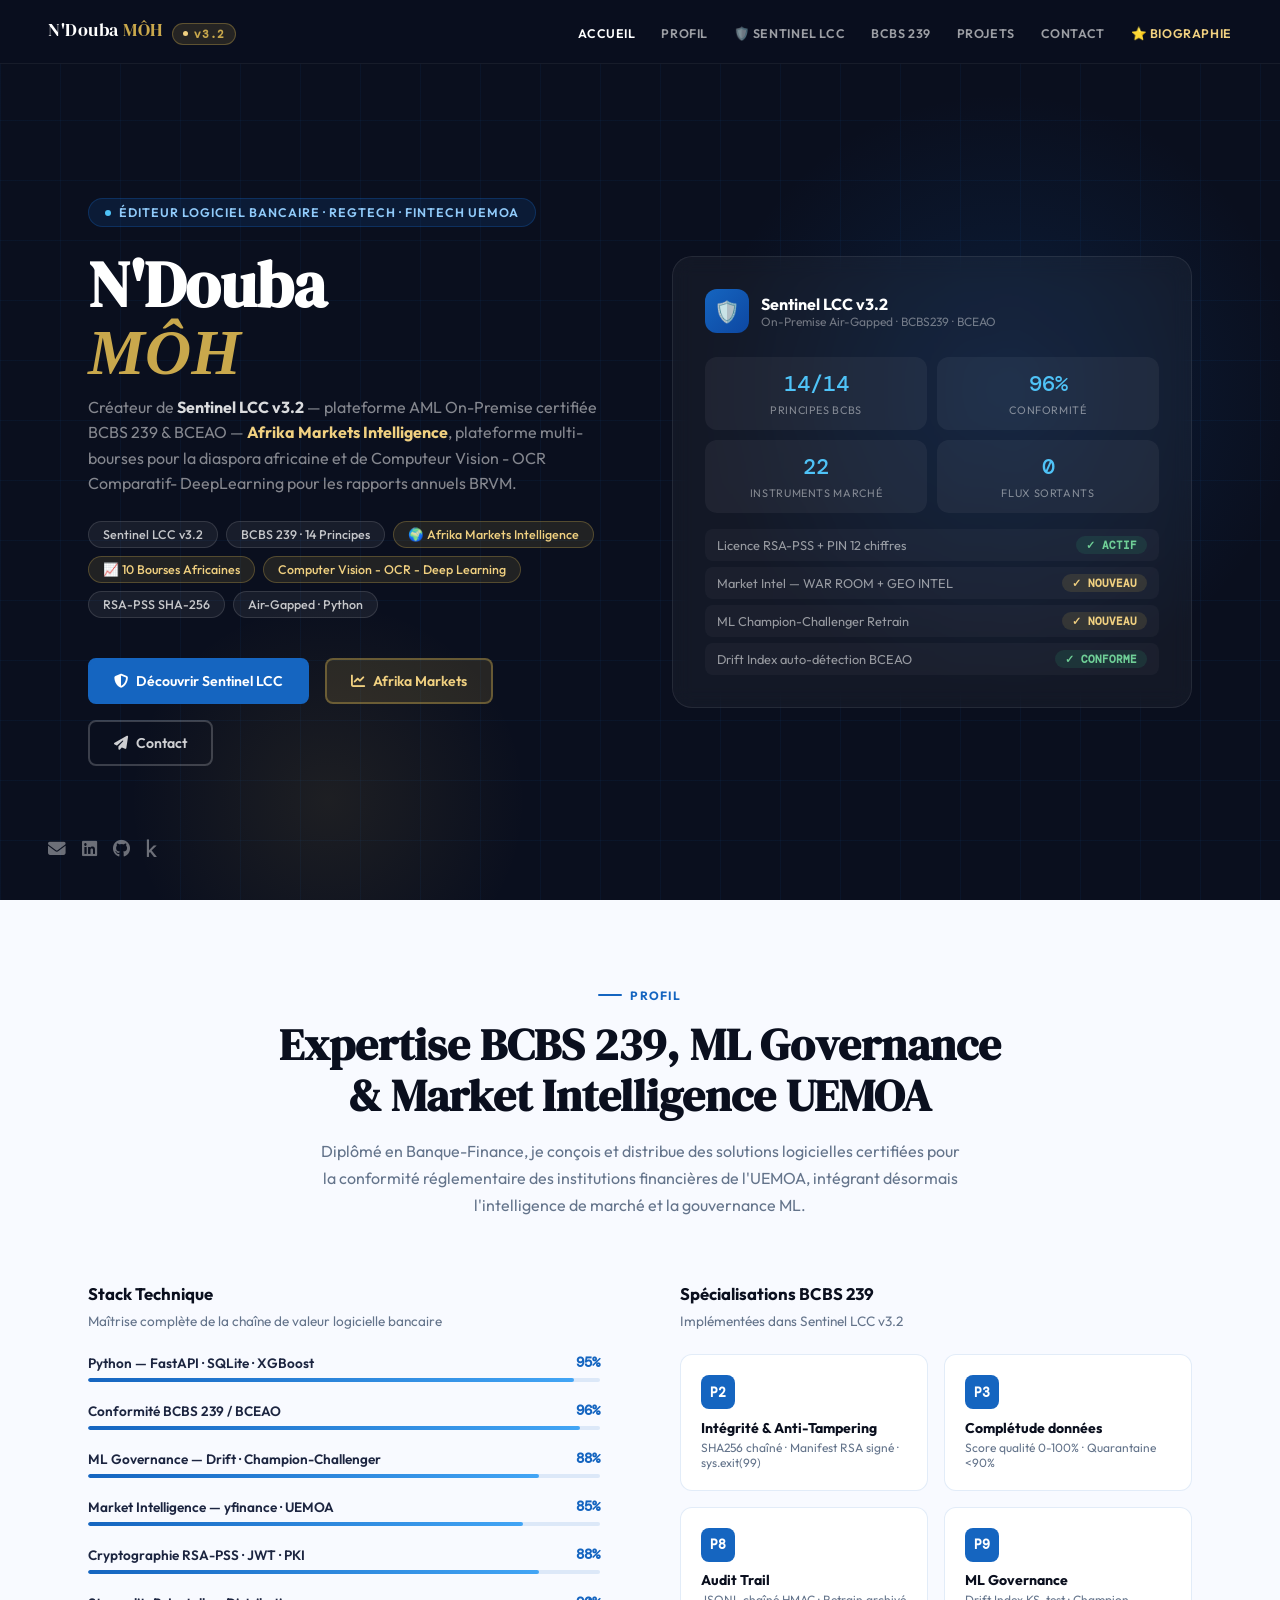
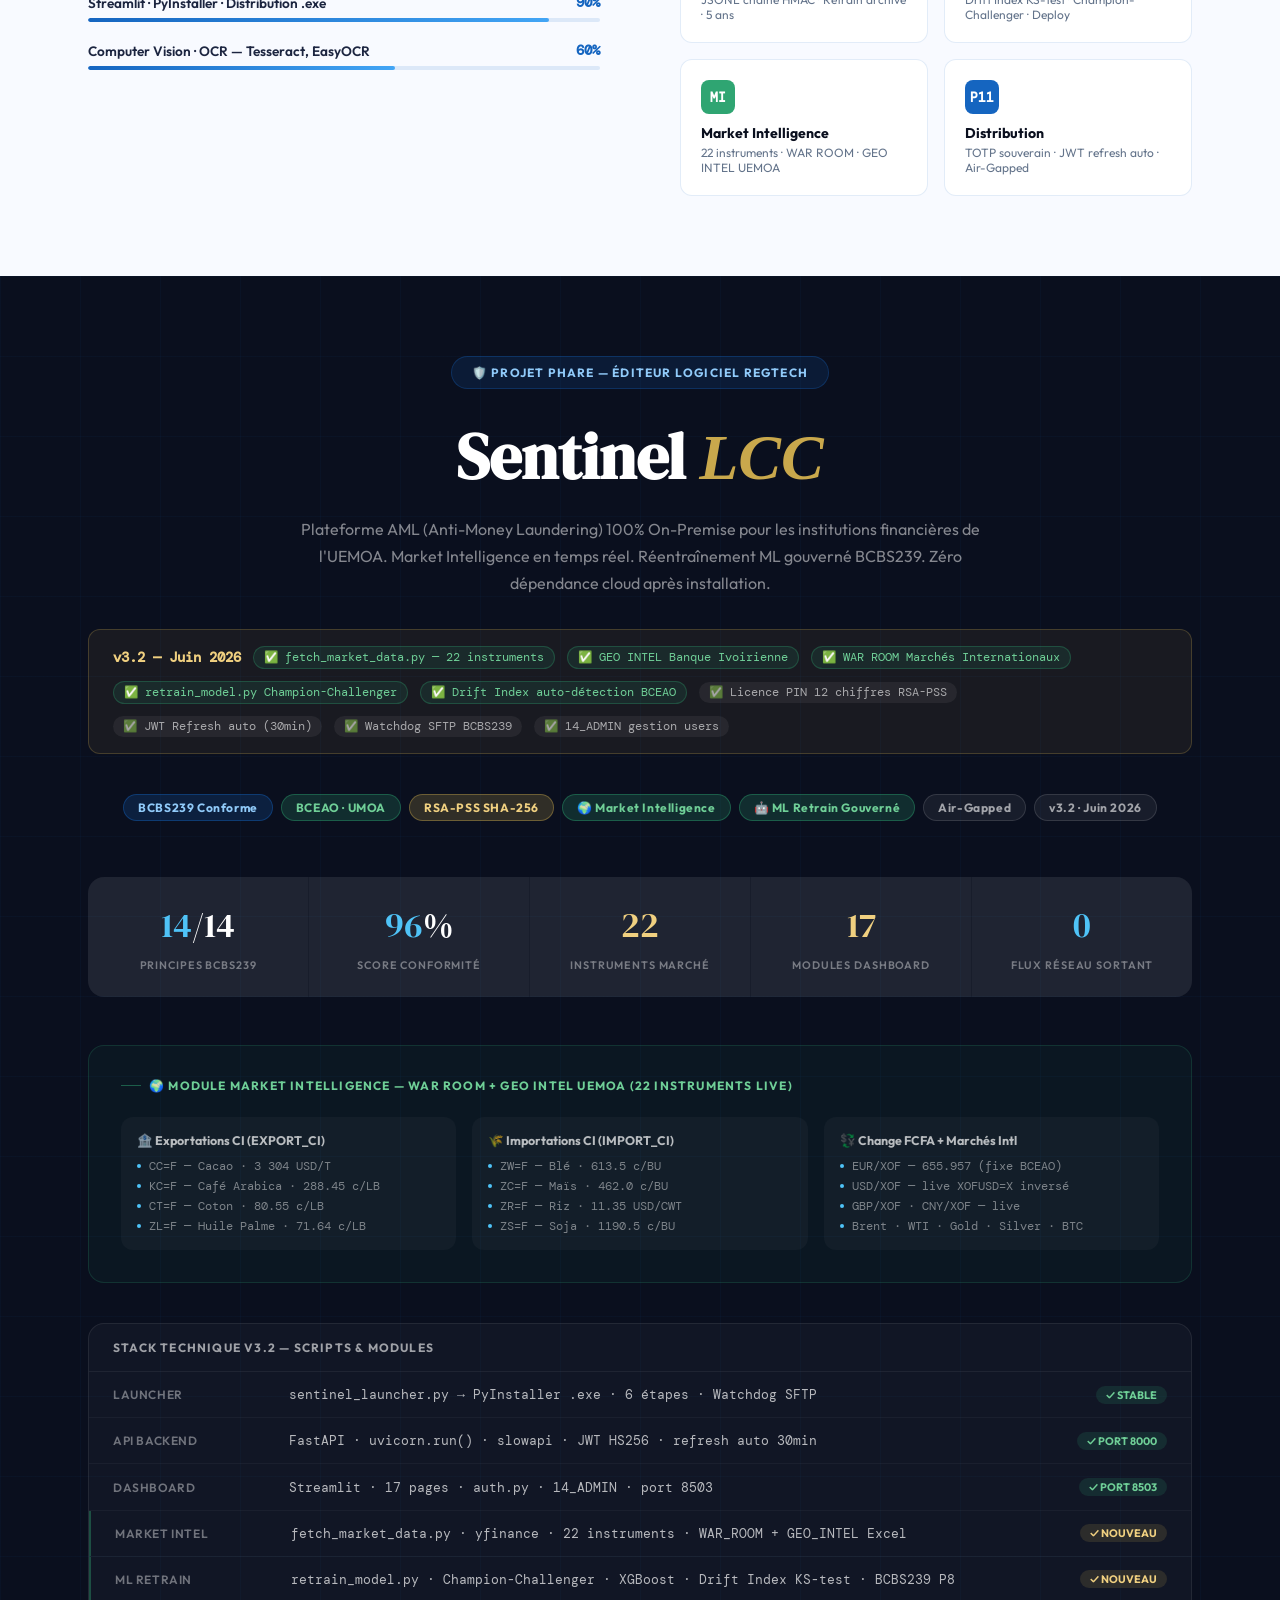
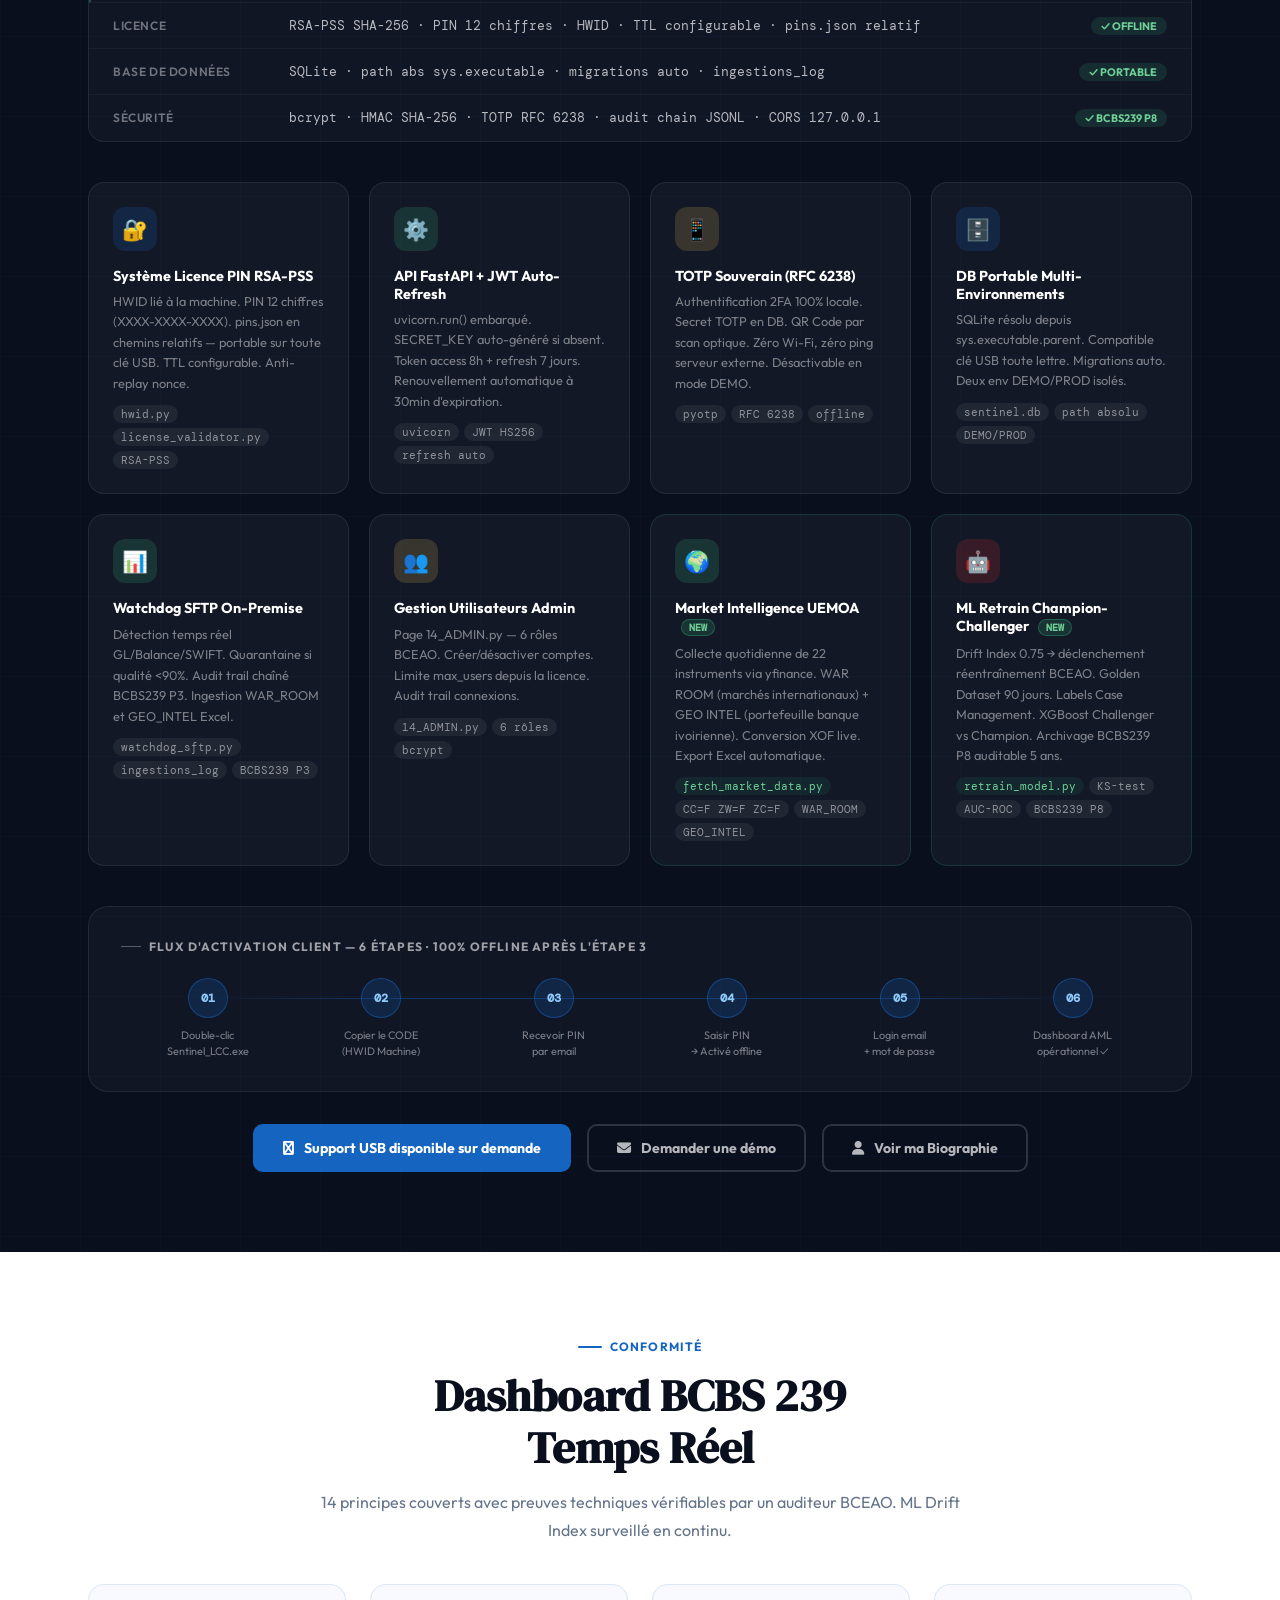
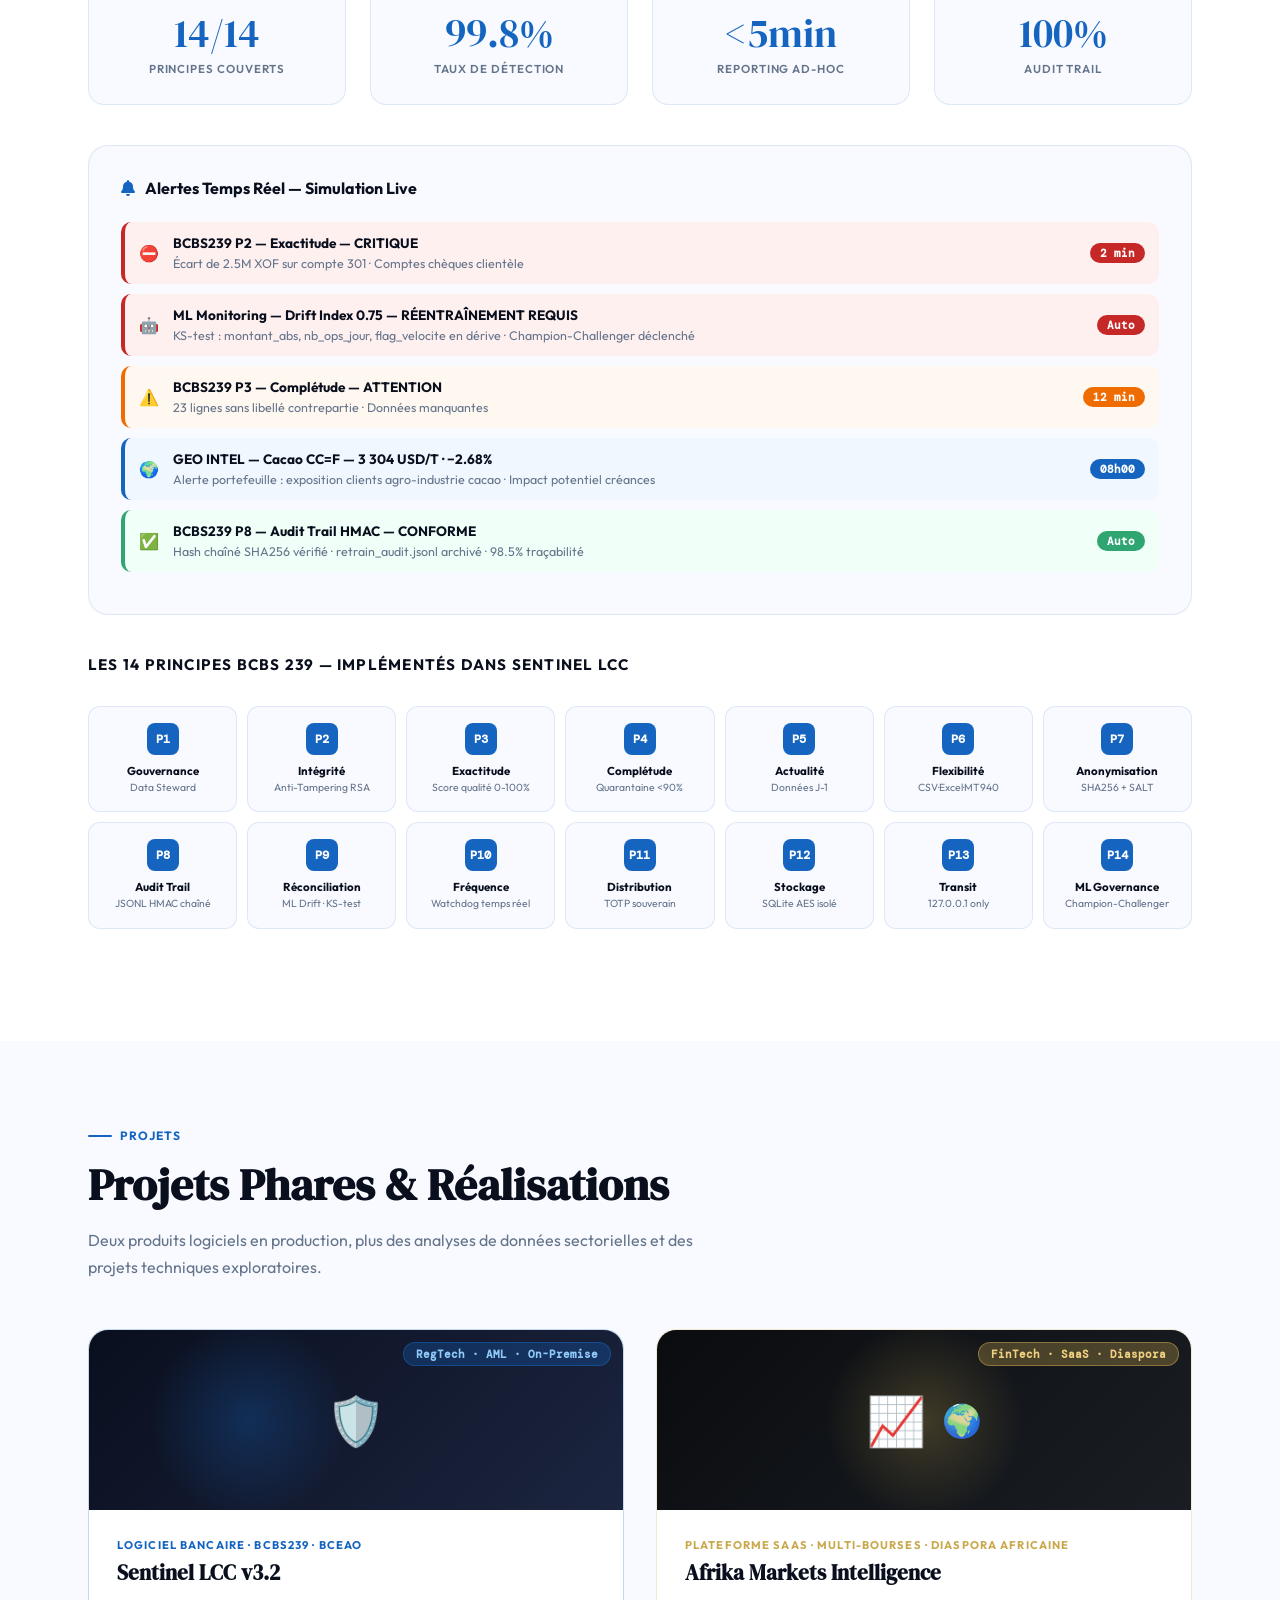
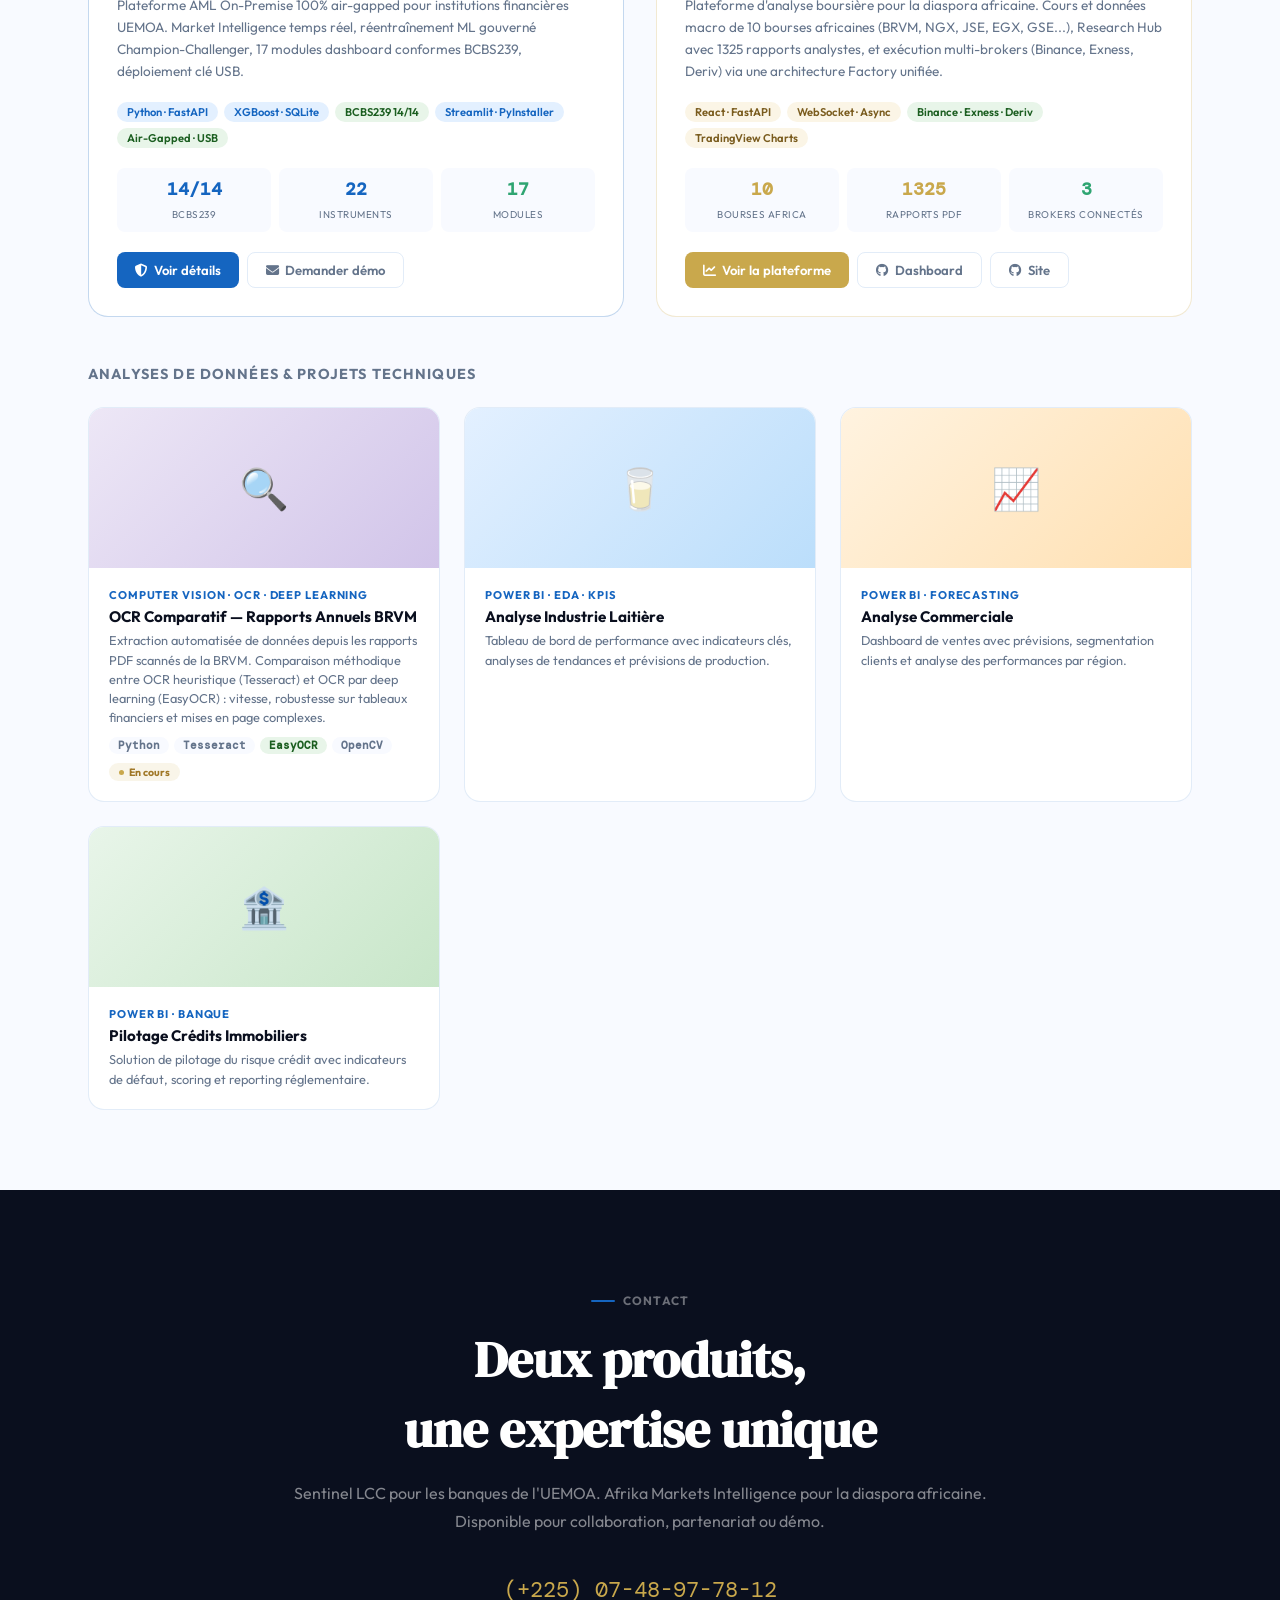
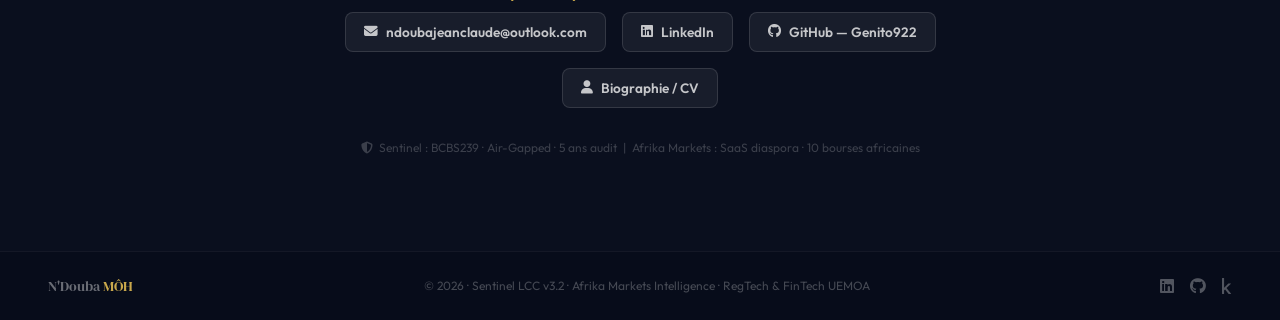
==== commit cd243a90: "Update index.html" ====
--- a/index.html
+++ b/index.html
@@ -418,12 +418,13 @@
         <div>
             <div class="hero-eyebrow">Éditeur Logiciel Bancaire · RegTech · FinTech UEMOA</div>
             <h1 class="hero-name">N'Douba<br><em>MÔH</em></h1>
-            <p class="hero-title">Créateur de <strong style="color:rgba(255,255,255,0.85)">Sentinel LCC v3.2</strong> — plateforme AML On-Premise certifiée BCBS 239 & BCEAO — <strong style="color:#F0D080">Afrika Markets Intelligence</strong>, plateforme multi-bourses pour la diaspora africaine. - et de Computeur Vision - OCR Comparatif- DeepLearning pour les rapports annuels BRVM</p>
+            <p class="hero-title">Créateur de <strong style="color:rgba(255,255,255,0.85)">Sentinel LCC v3.2</strong> — plateforme AML On-Premise certifiée BCBS 239 & BCEAO — <strong style="color:#F0D080">Afrika Markets Intelligence</strong>, plateforme multi-bourses pour la diaspora africaine et de Computeur Vision - OCR Comparatif- DeepLearning pour les rapports annuels BRVM.</p>
             <div class="hero-pills">
                 <span class="pill">Sentinel LCC v3.2</span>
                 <span class="pill">BCBS 239 · 14 Principes</span>
                 <span class="pill pill-gold">🌍 Afrika Markets Intelligence</span>
                 <span class="pill pill-gold">📈 10 Bourses Africaines</span>
+                <span class="pill pill-gold">Computer Vision - OCR - Deep Learning</span>
                 <span class="pill">RSA-PSS SHA-256</span>
                 <span class="pill">Air-Gapped · Python</span>
             </div>
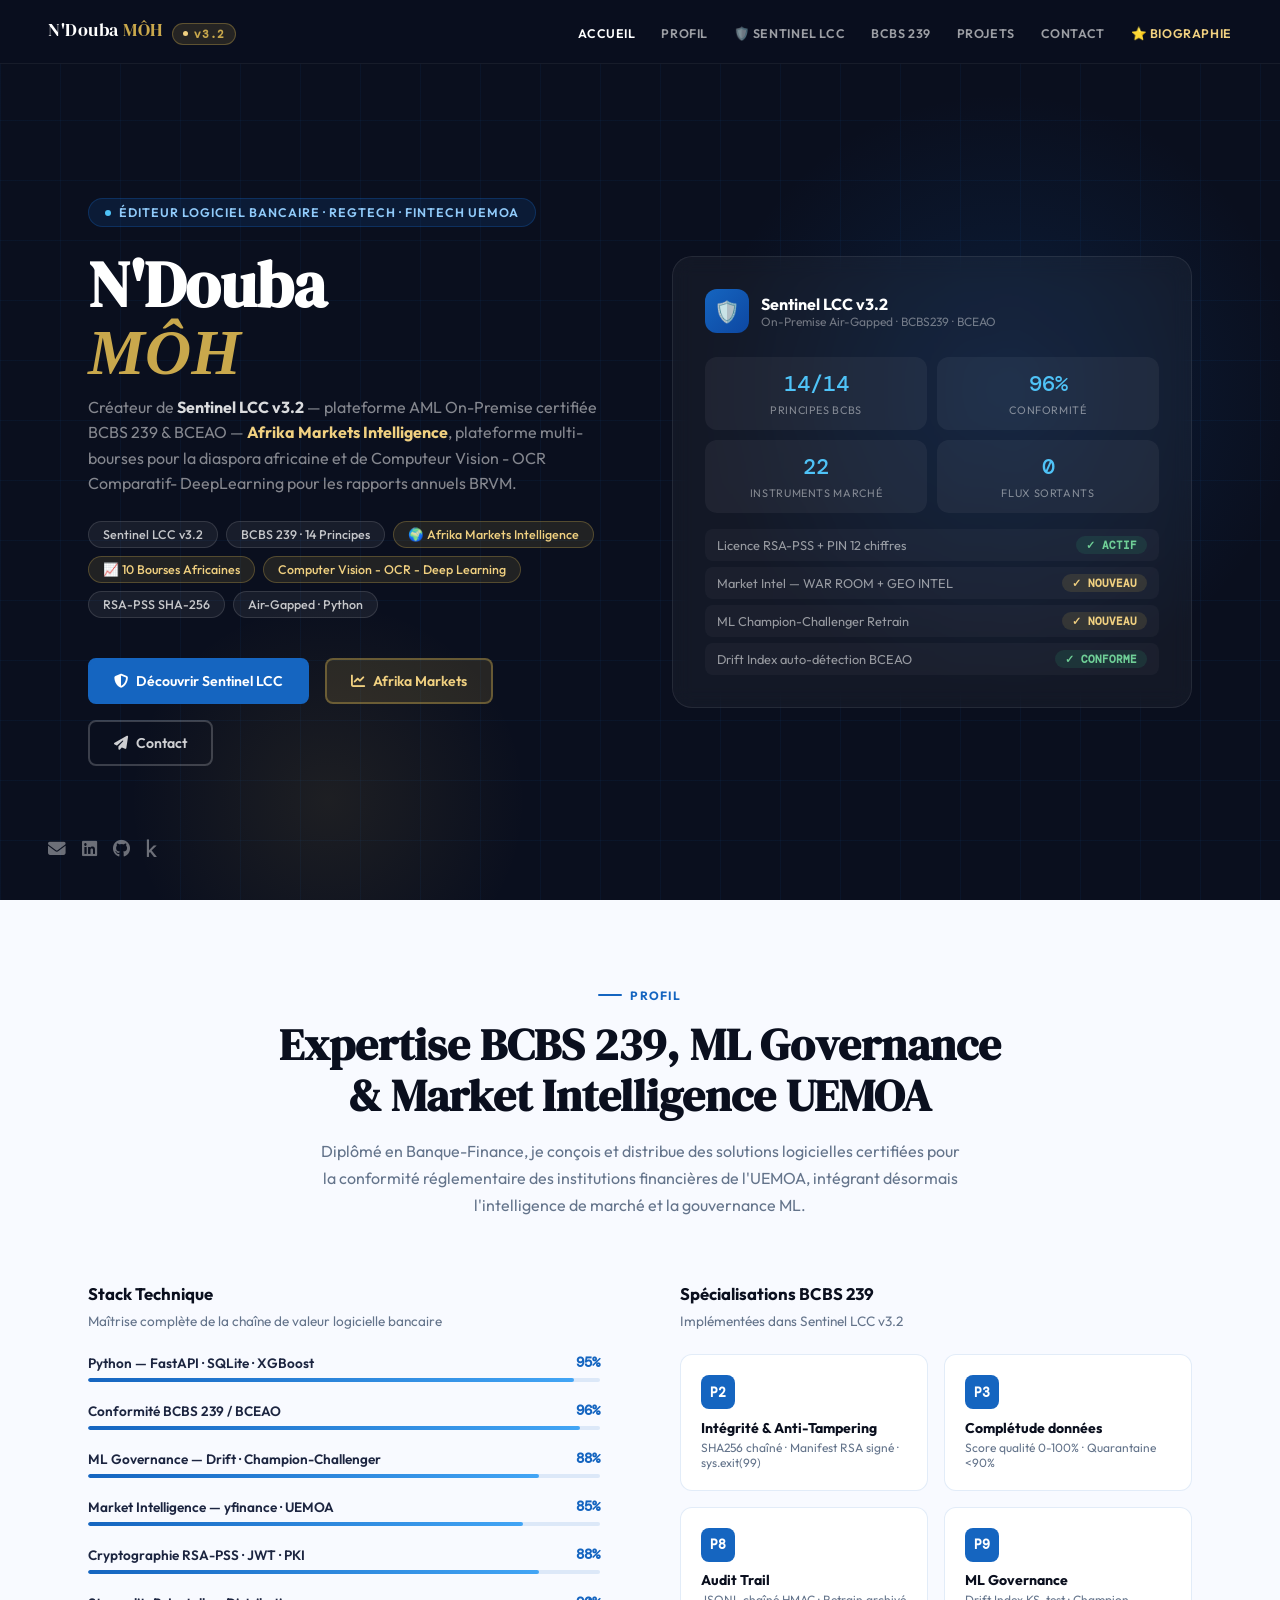
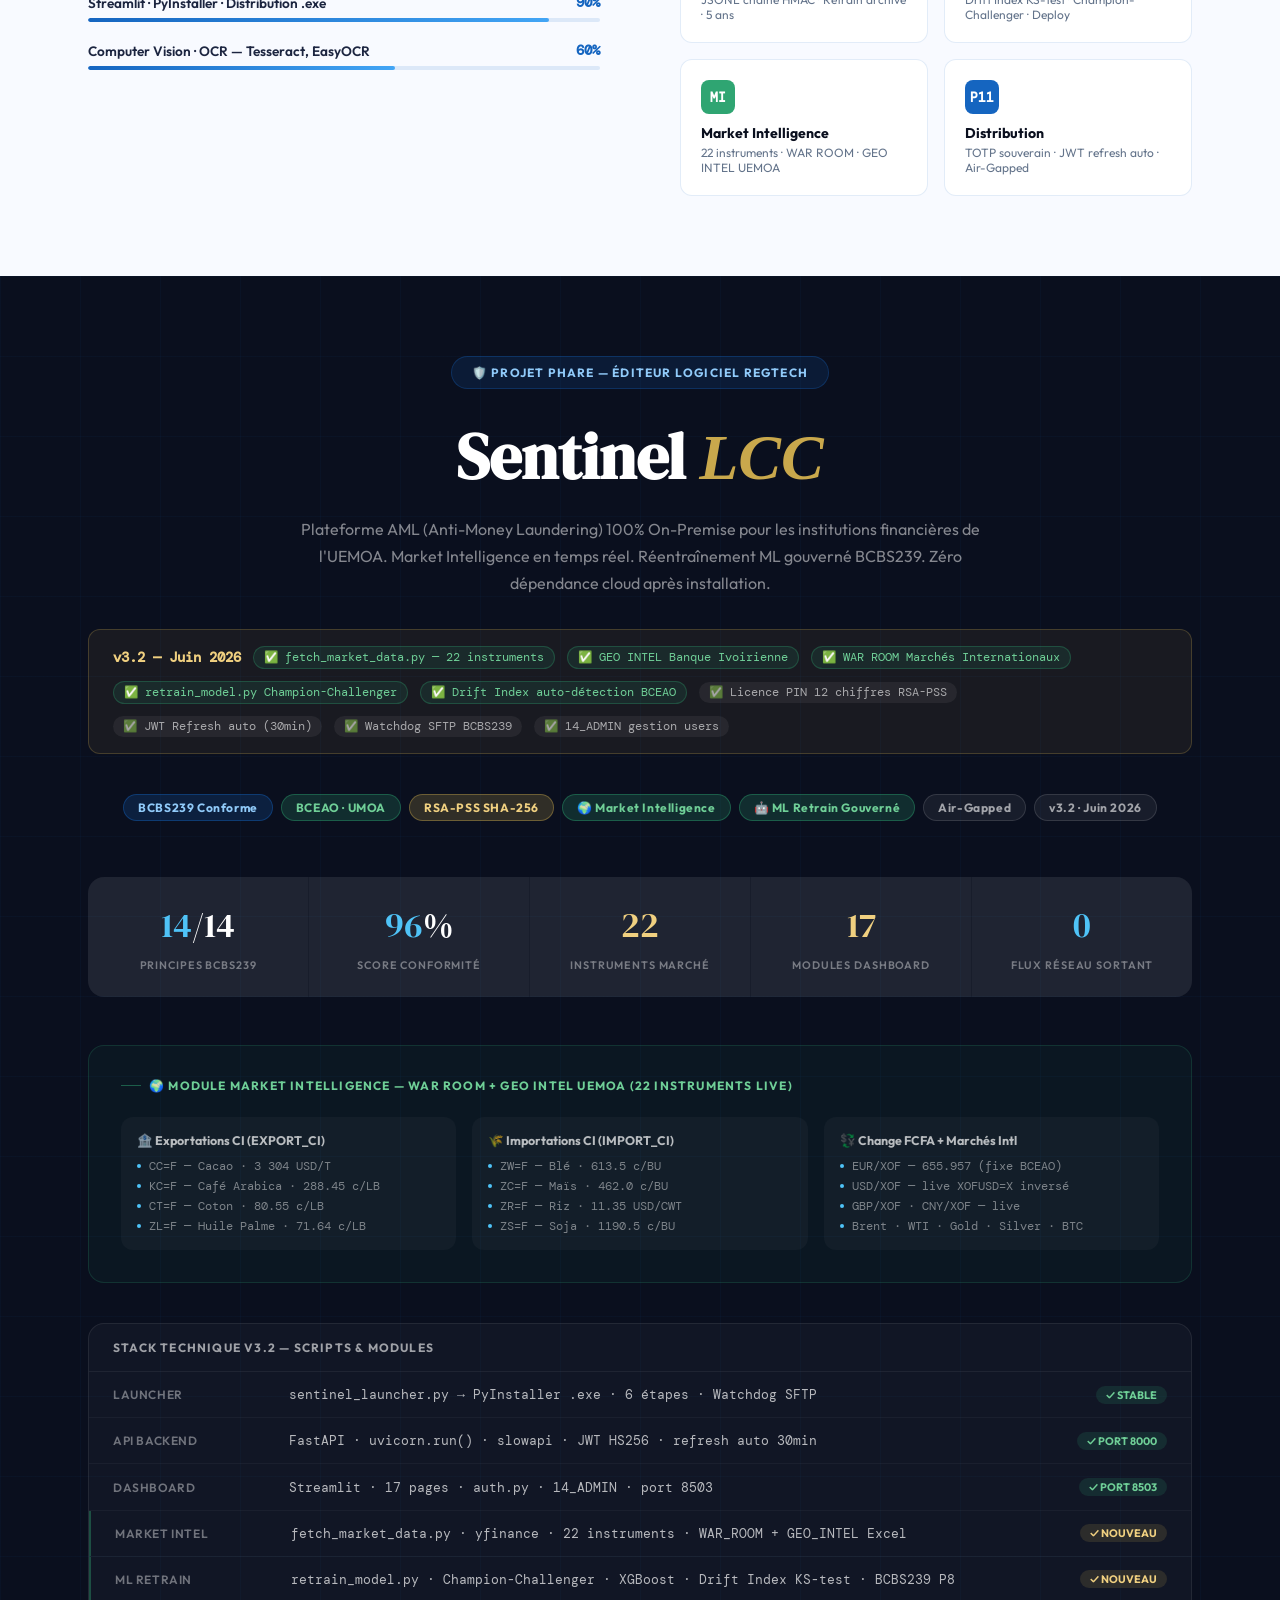
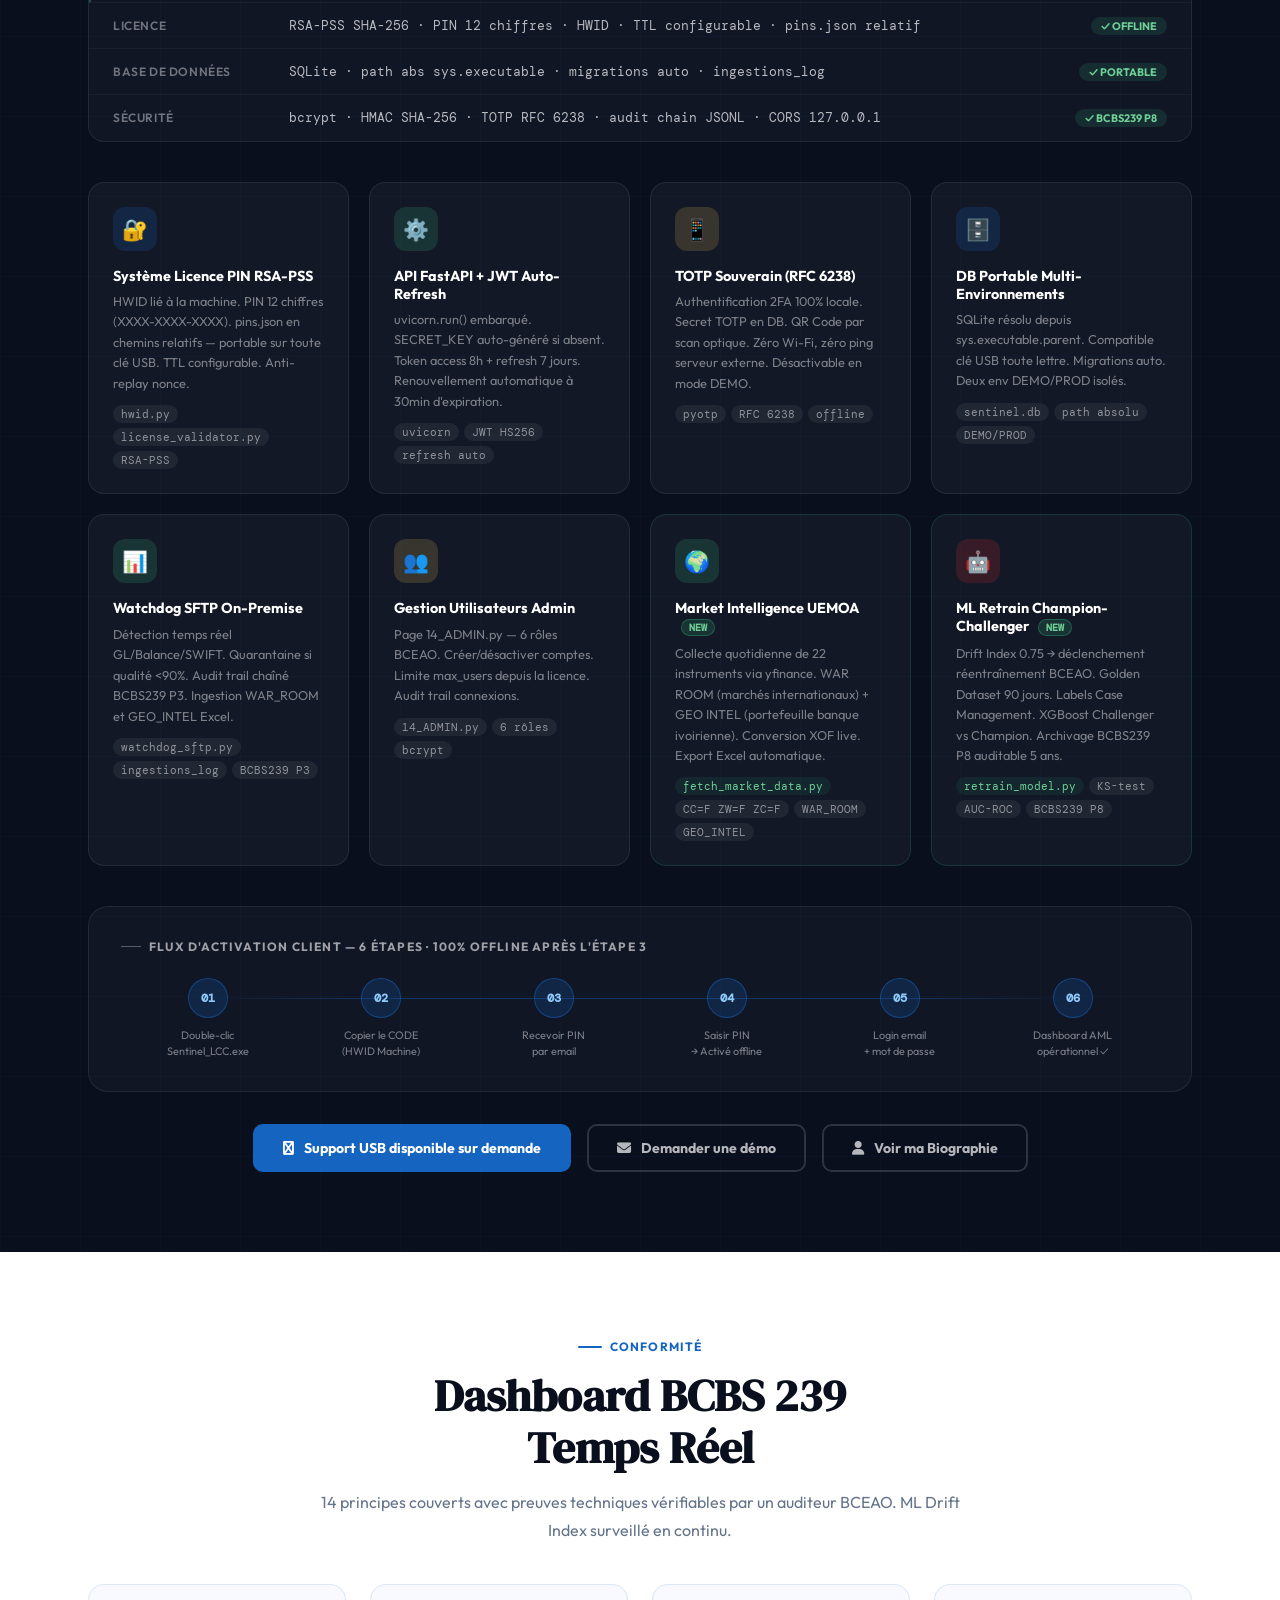
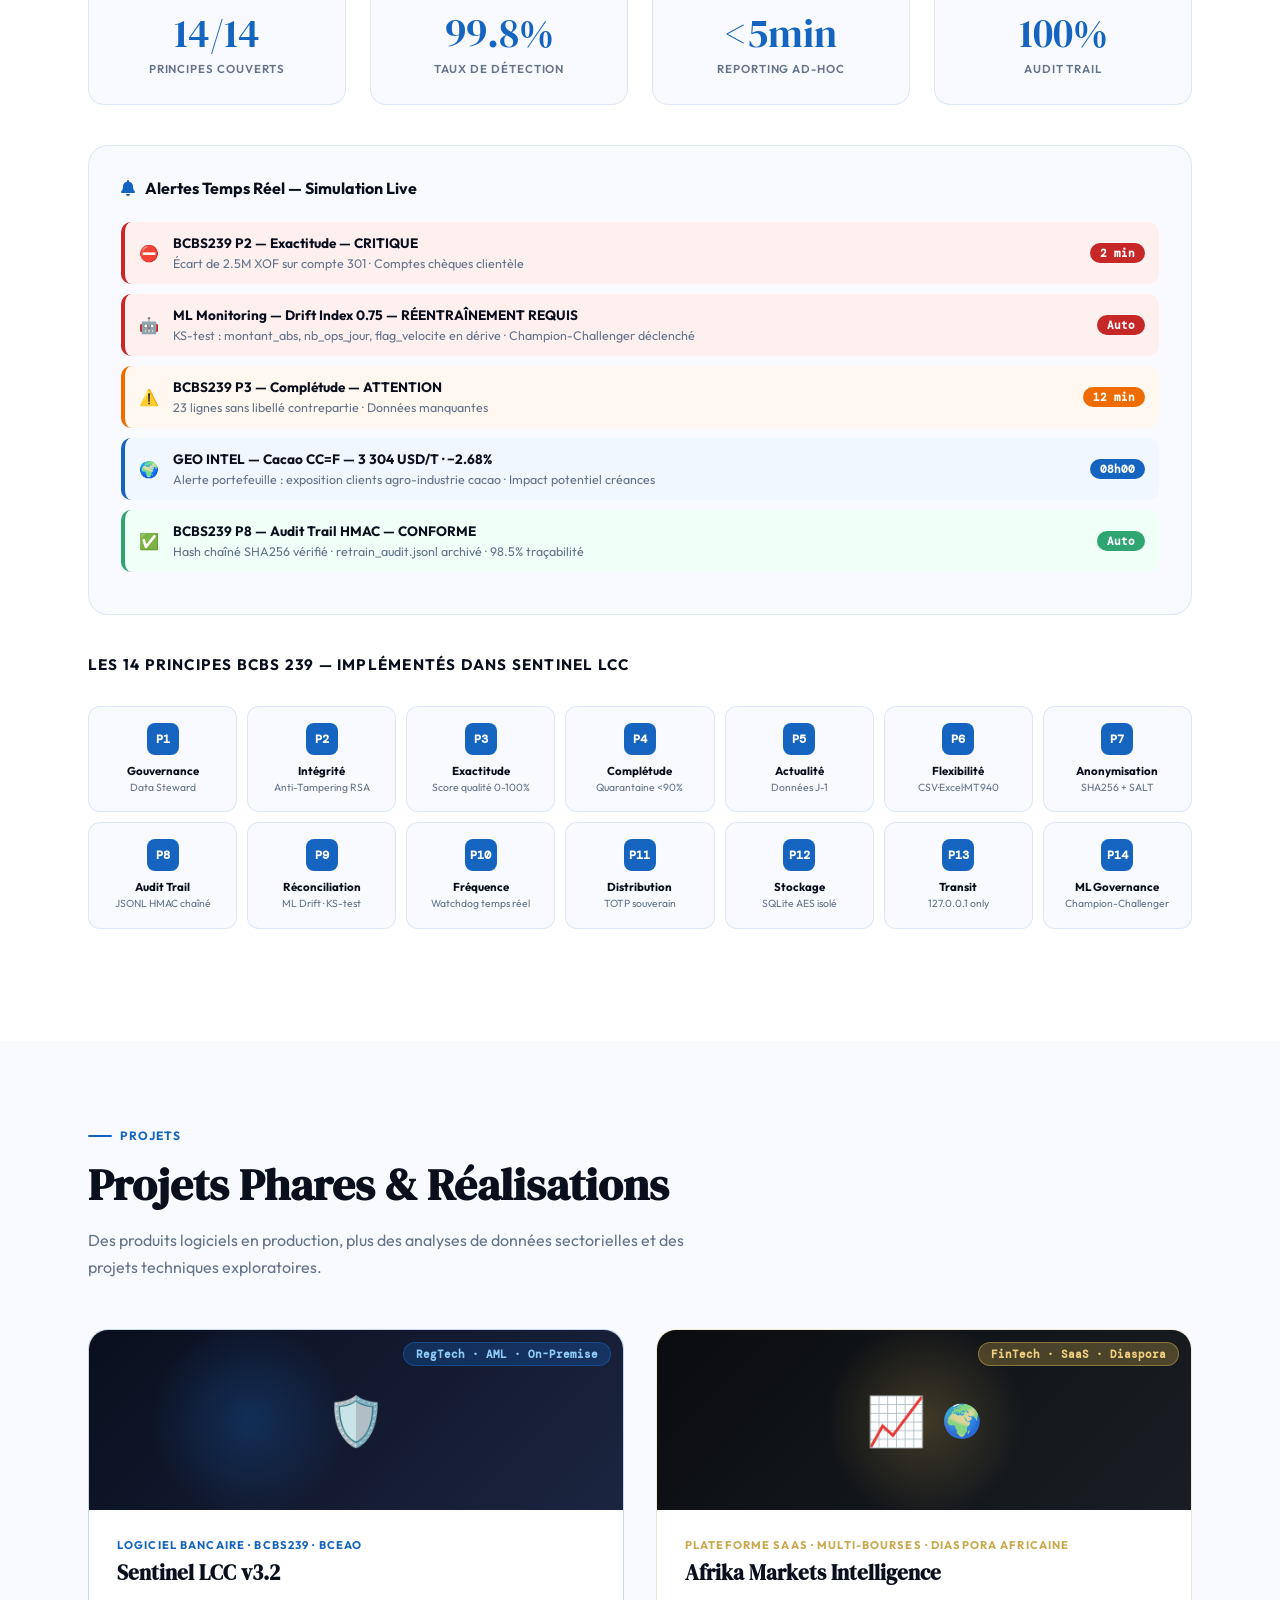
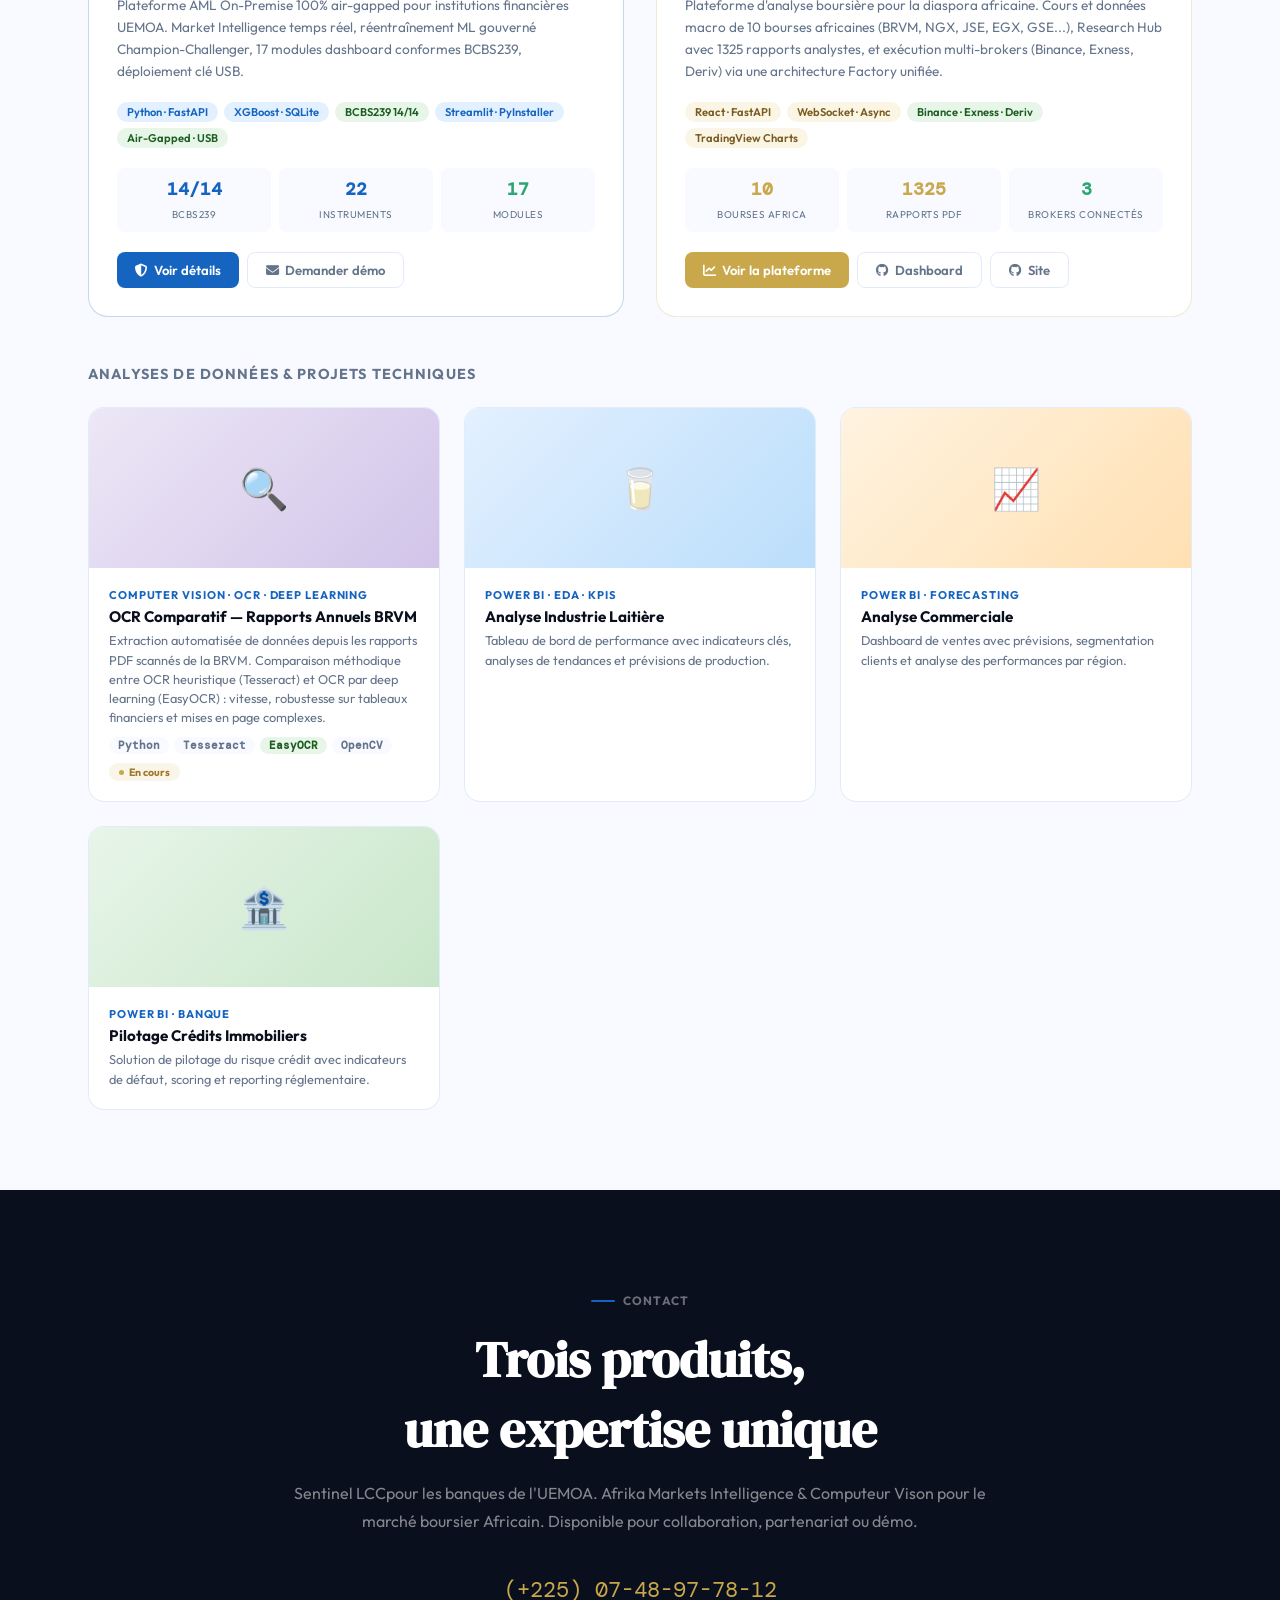
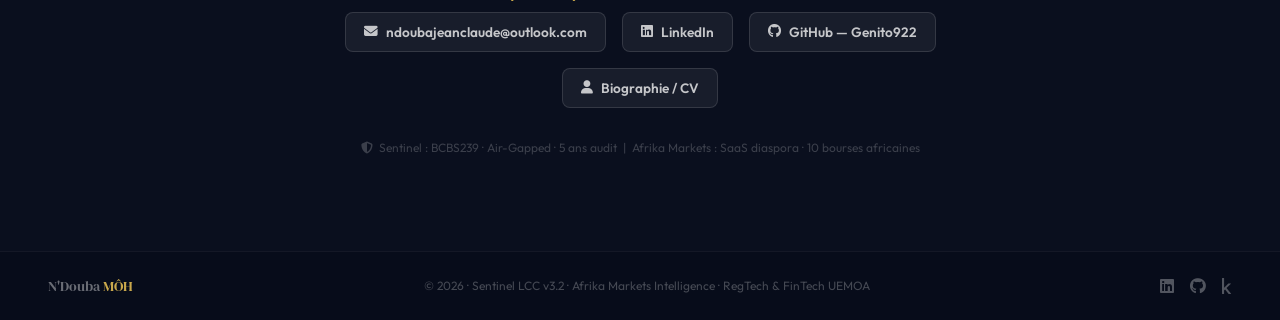
==== commit 7e275c4d: "Update index.html" ====
--- a/index.html
+++ b/index.html
@@ -755,7 +755,7 @@
     <div class="section-wrap">
         <div class="section-eyebrow">Projets</div>
         <h2 class="section-title">Projets Phares & Réalisations</h2>
-        <p class="section-lead">Deux produits logiciels en production, plus des analyses de données sectorielles et des projets techniques exploratoires.</p>
+        <p class="section-lead">Des produits logiciels en production, plus des analyses de données sectorielles et des projets techniques exploratoires.</p>
 
         <!-- PROJETS PHARES -->
         <div class="flagship-grid">
@@ -872,8 +872,8 @@
 <section id="contact">
     <div class="contact-inner">
         <div class="section-eyebrow" style="justify-content:center;color:rgba(255,255,255,0.4);">Contact</div>
-        <h2 class="contact-title">Deux produits,<br>une expertise unique</h2>
-        <p class="contact-sub">Sentinel LCC pour les banques de l'UEMOA. Afrika Markets Intelligence pour la diaspora africaine. Disponible pour collaboration, partenariat ou démo.</p>
+        <h2 class="contact-title">Trois produits,<br>une expertise unique</h2>
+        <p class="contact-sub">Sentinel LCCpour les banques de l'UEMOA. Afrika Markets Intelligence & Computeur Vison pour le marché boursier Africain. Disponible pour collaboration, partenariat ou démo.</p>
         <span class="contact-phone">(+225) 07-48-97-78-12</span>
         <div class="contact-links">
             <a href="mailto:ndoubajeanclaude@outlook.com" class="contact-link"><i class="fas fa-envelope"></i> ndoubajeanclaude@outlook.com</a>
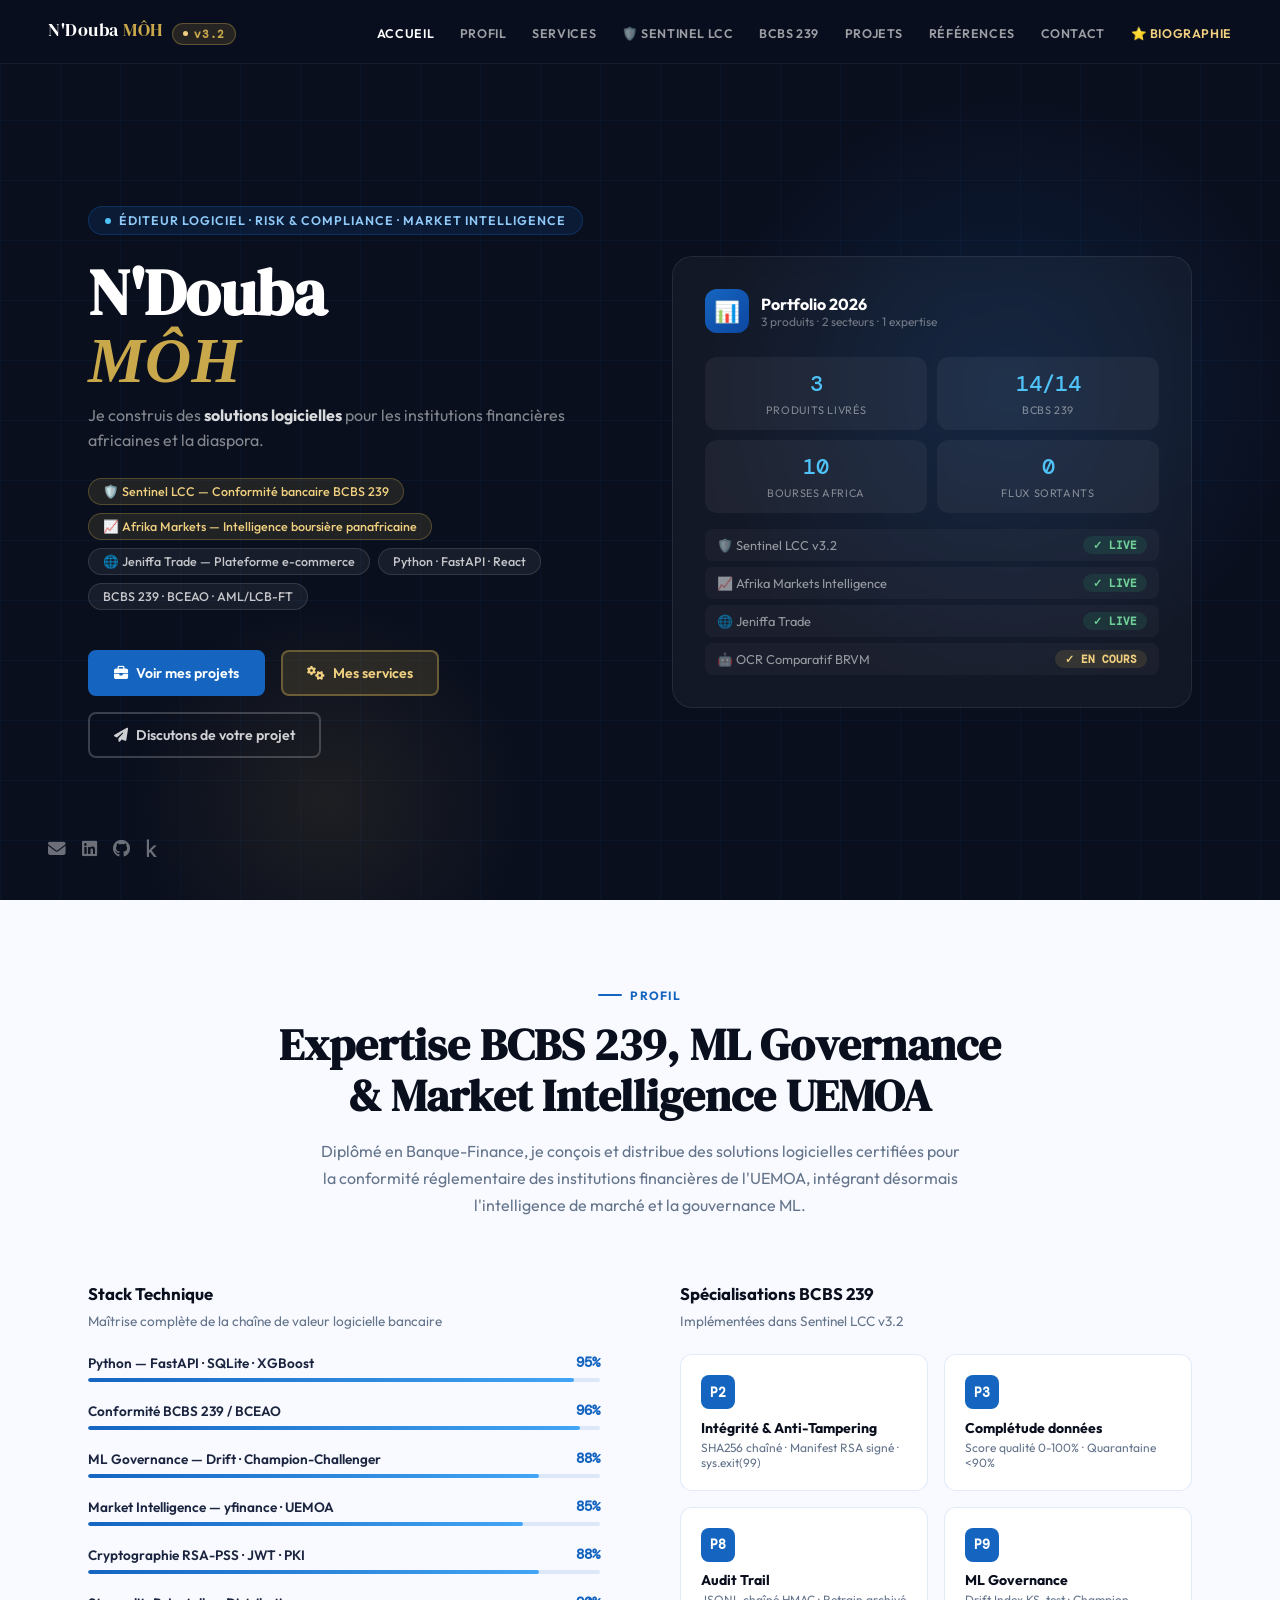
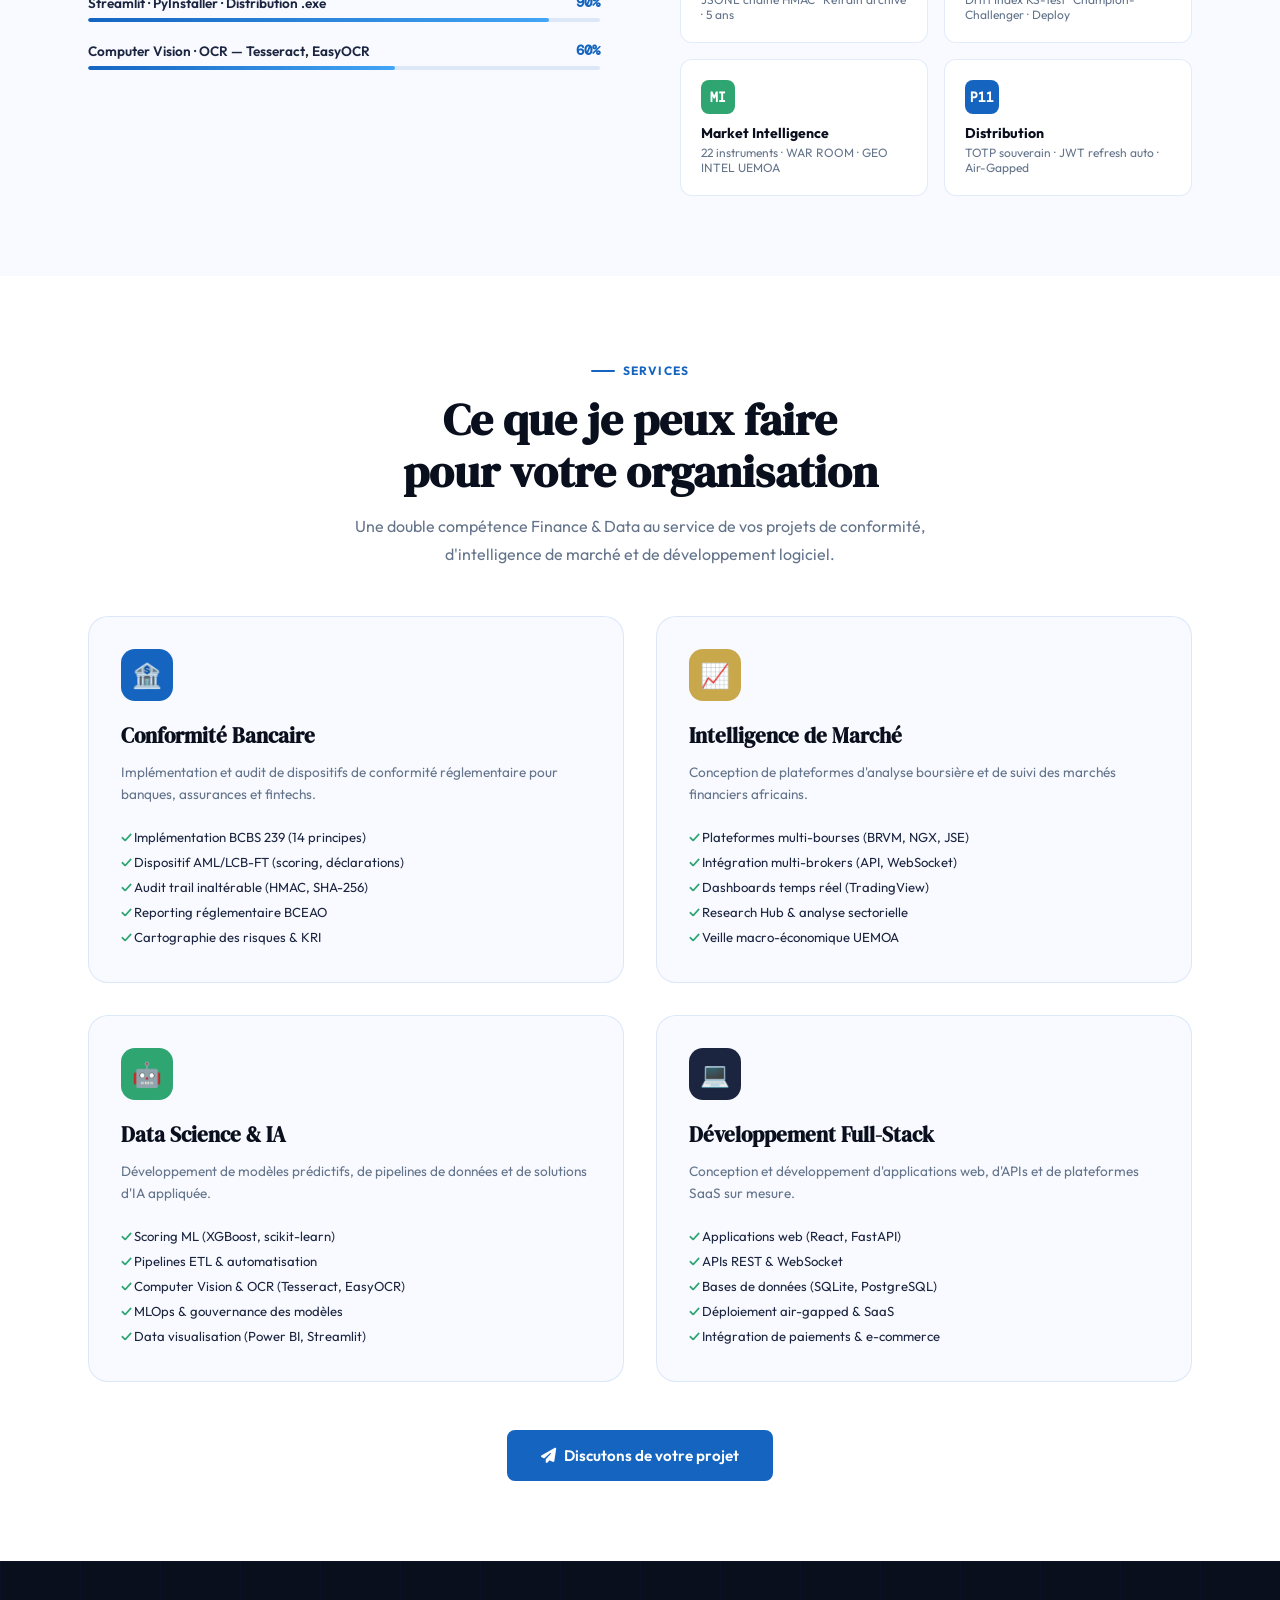
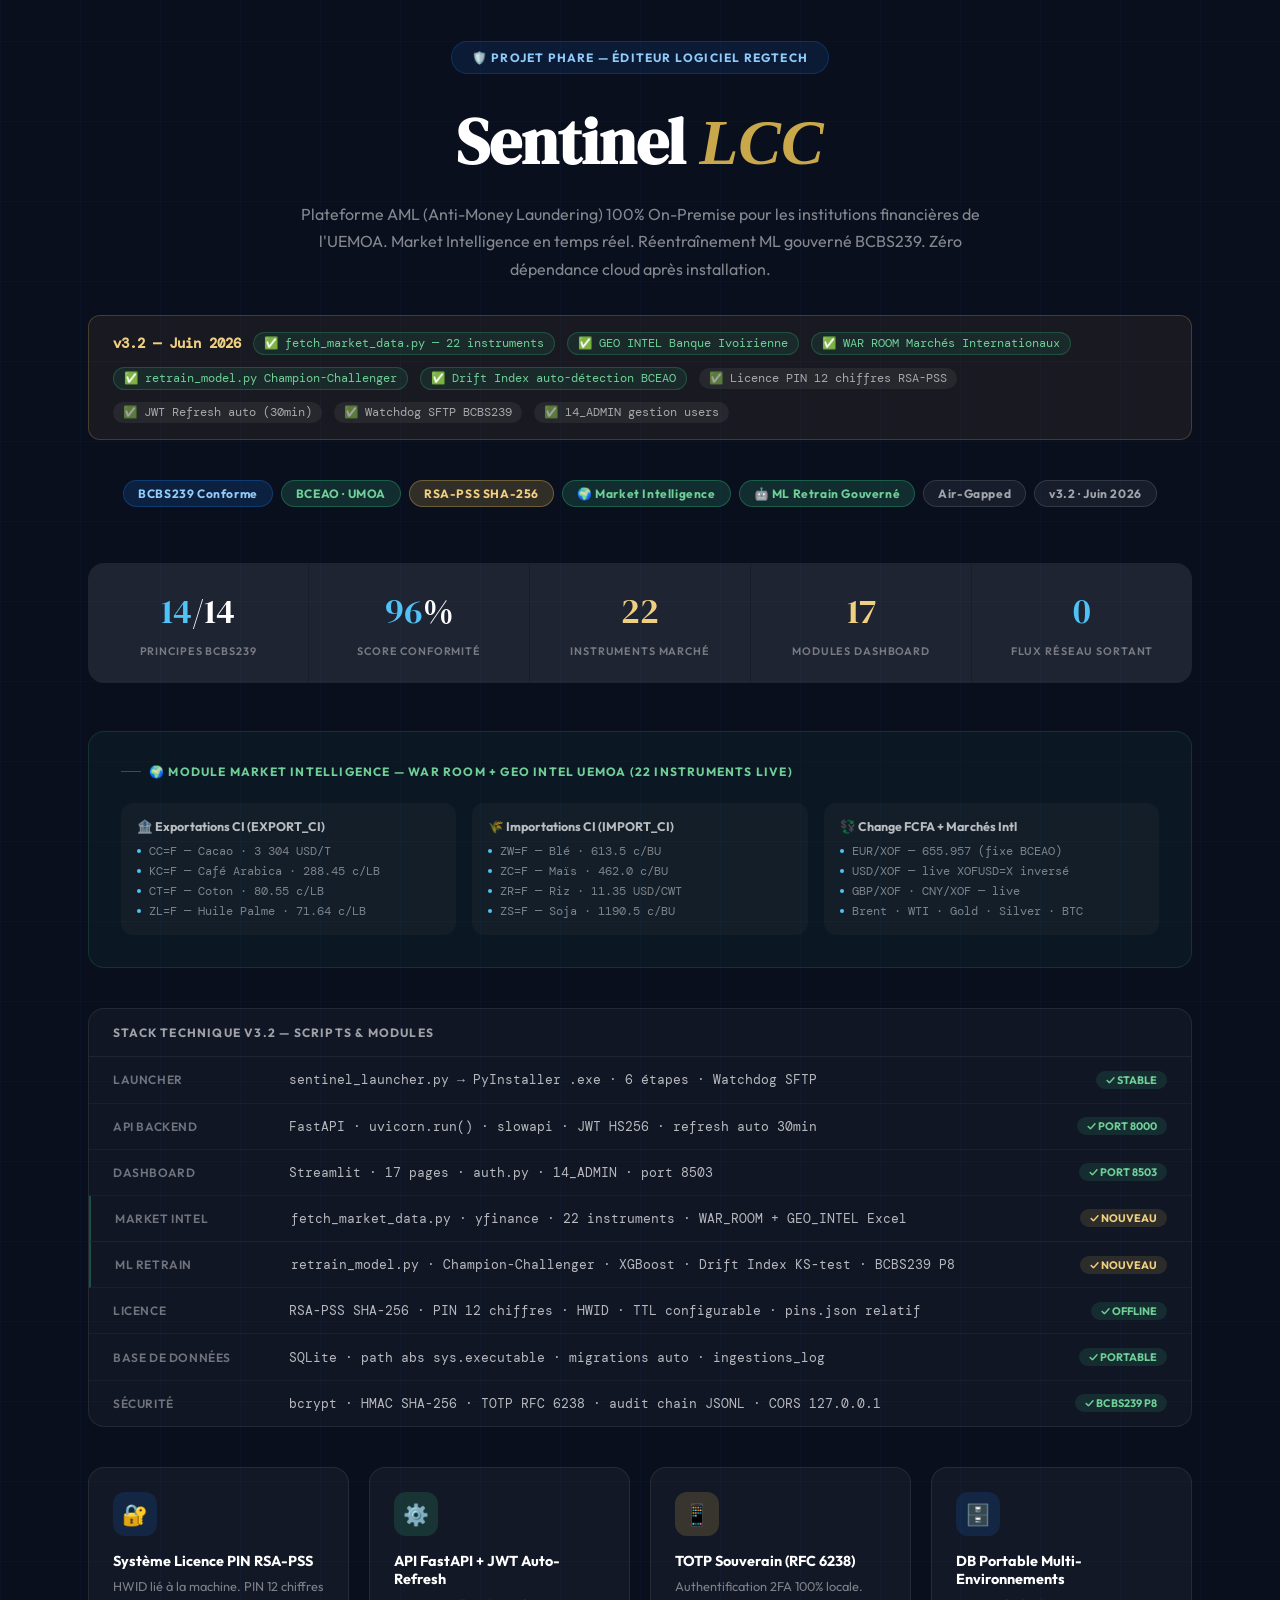
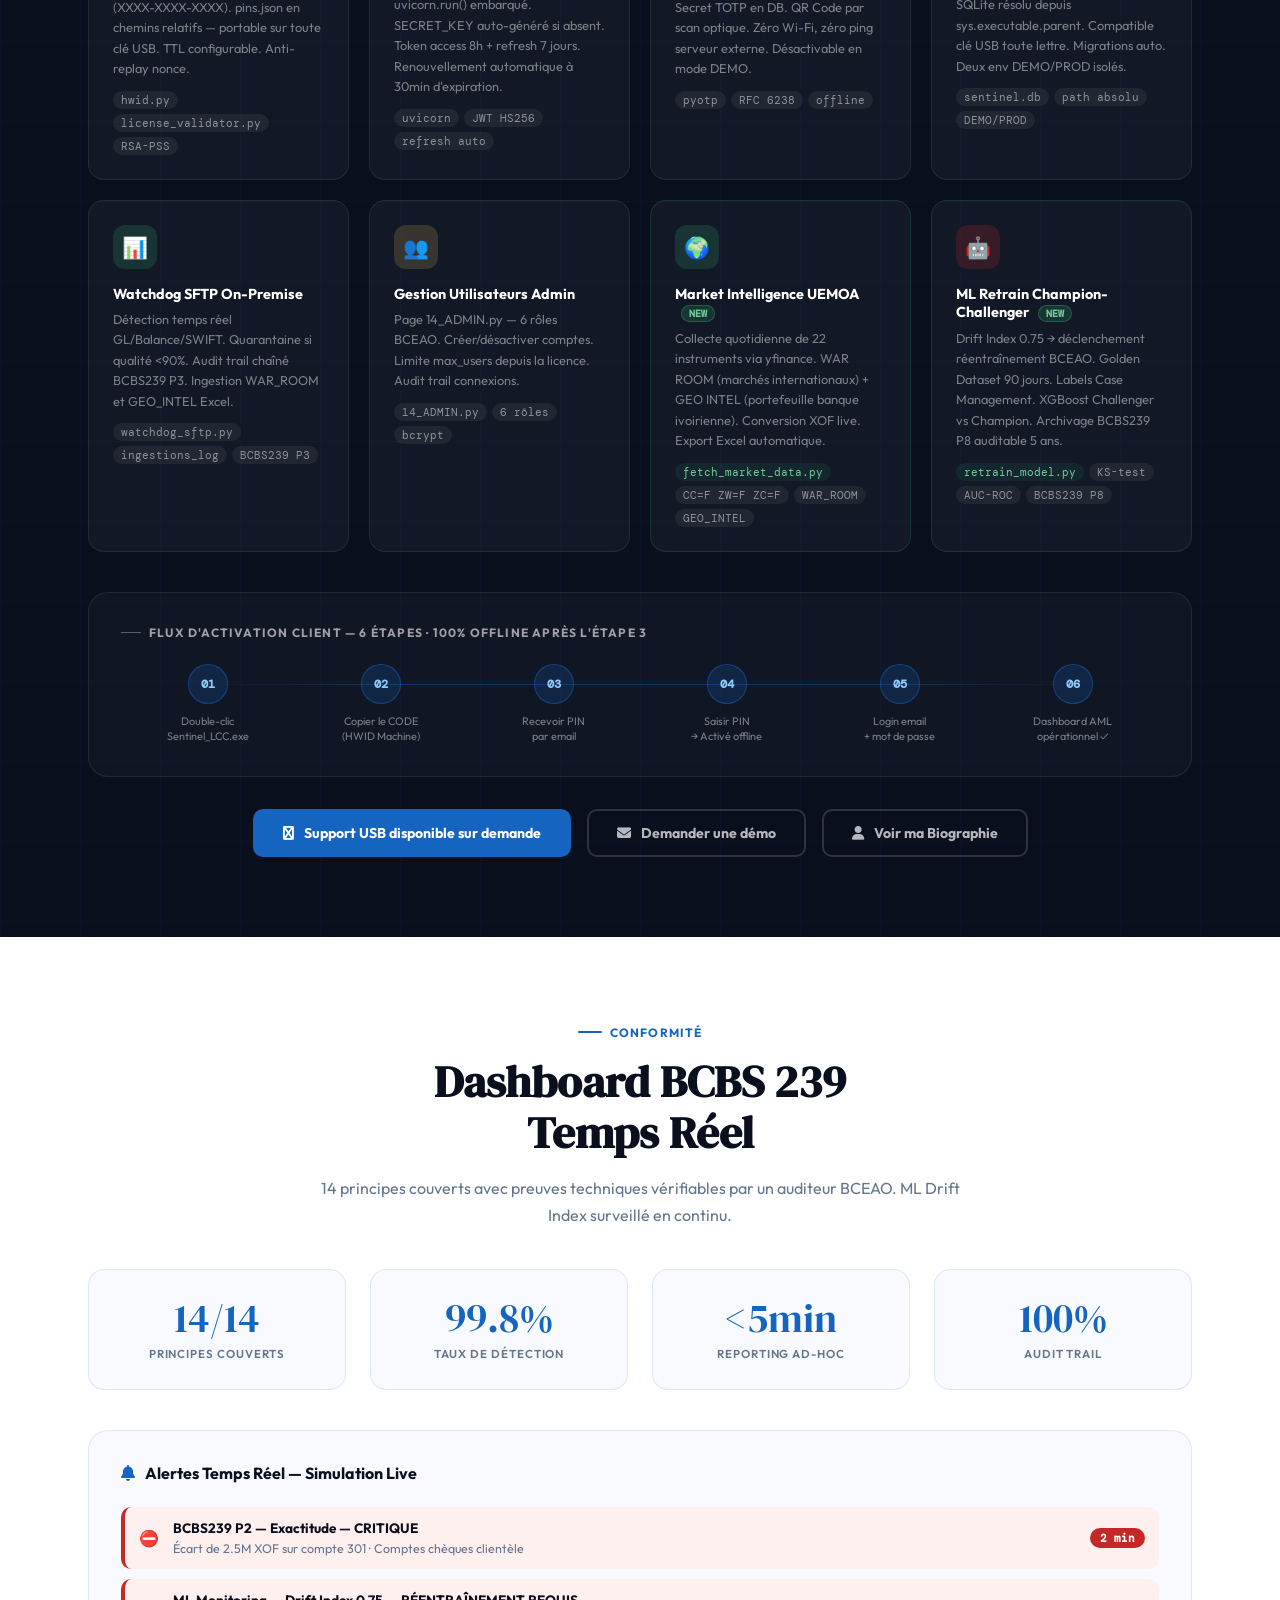
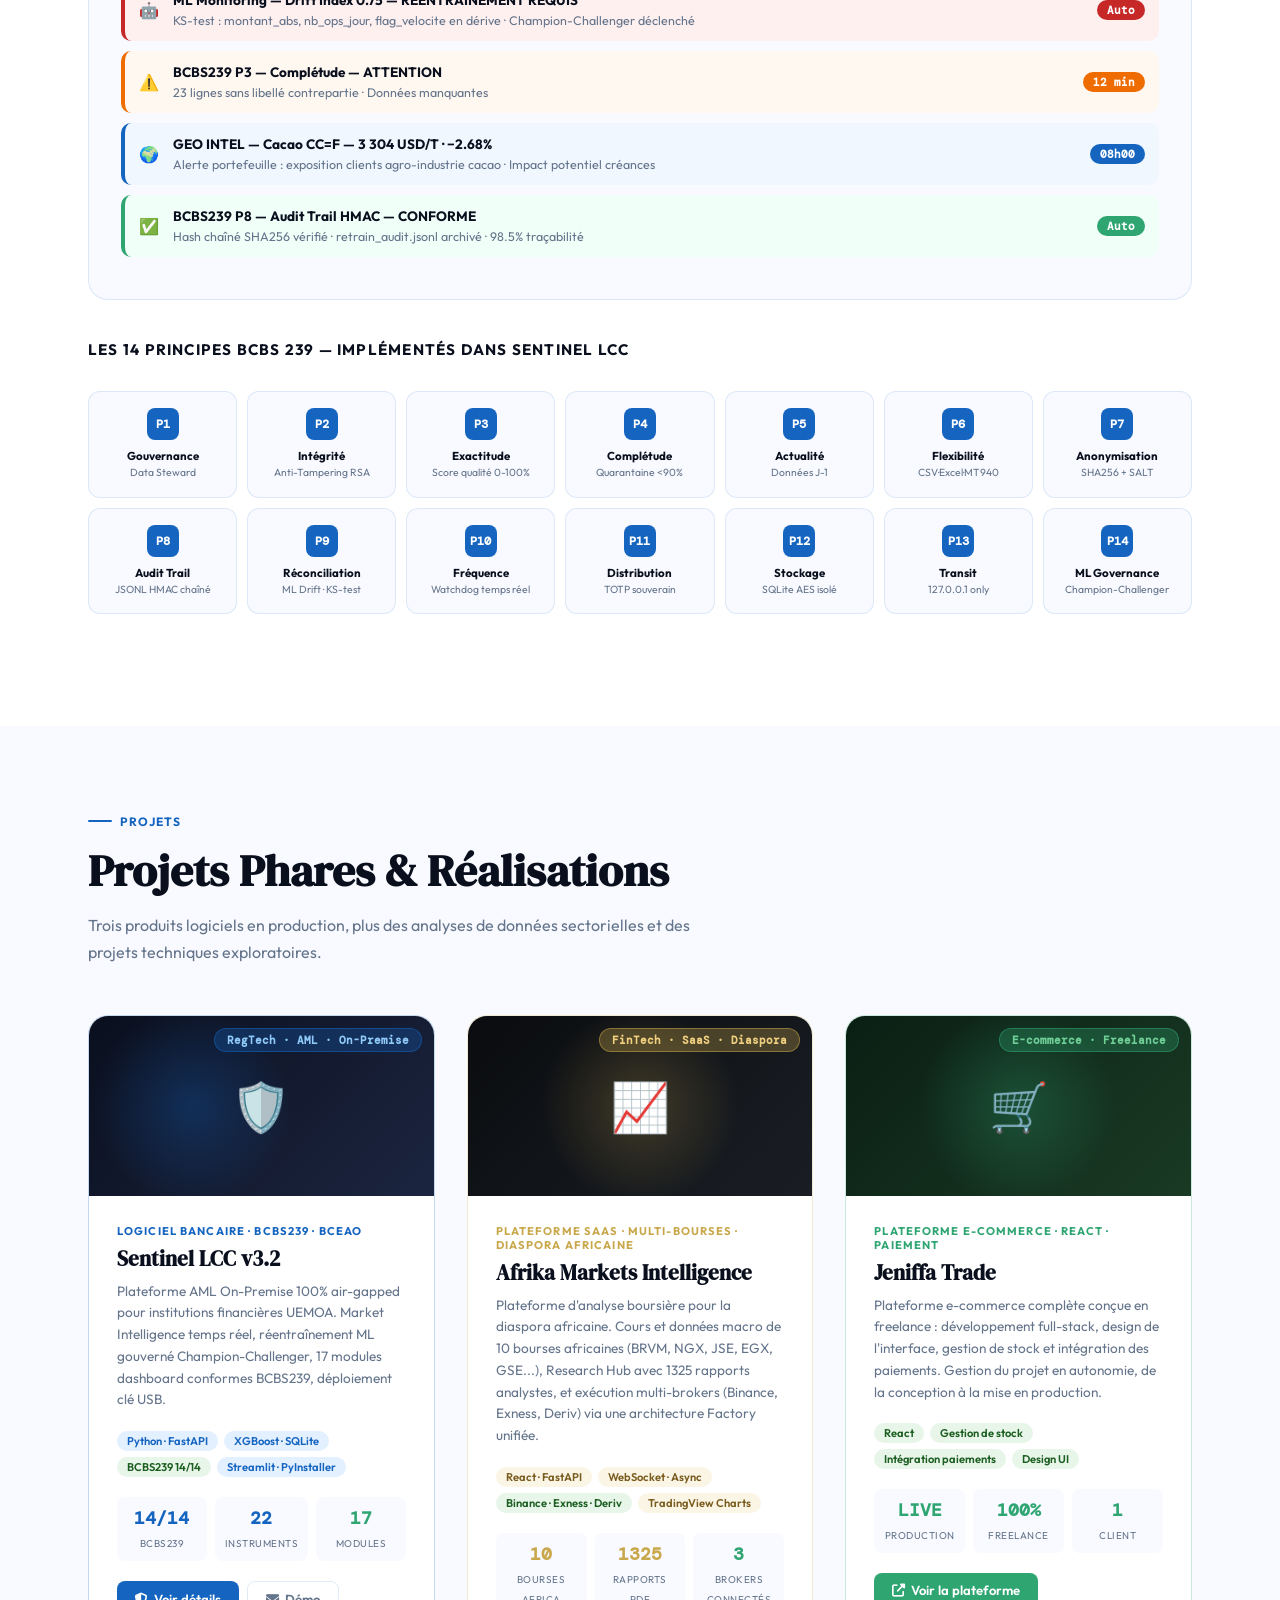
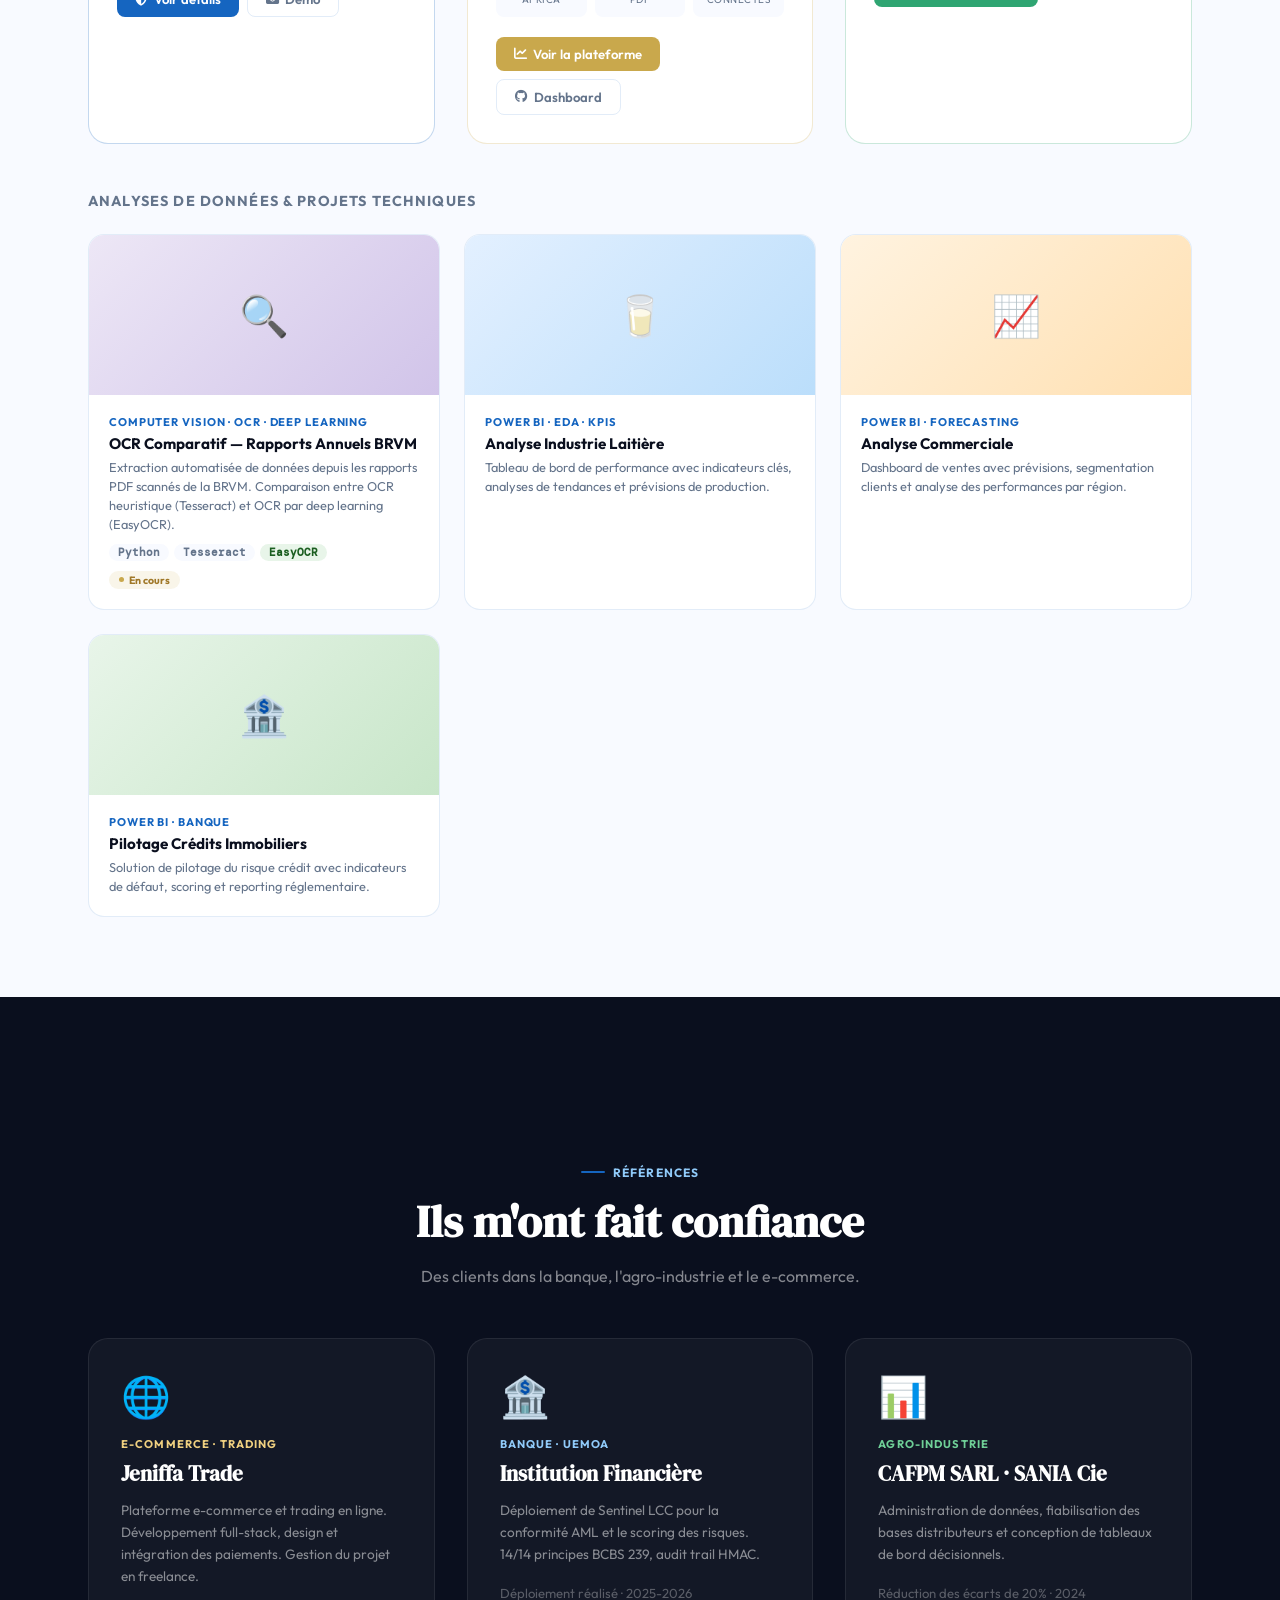
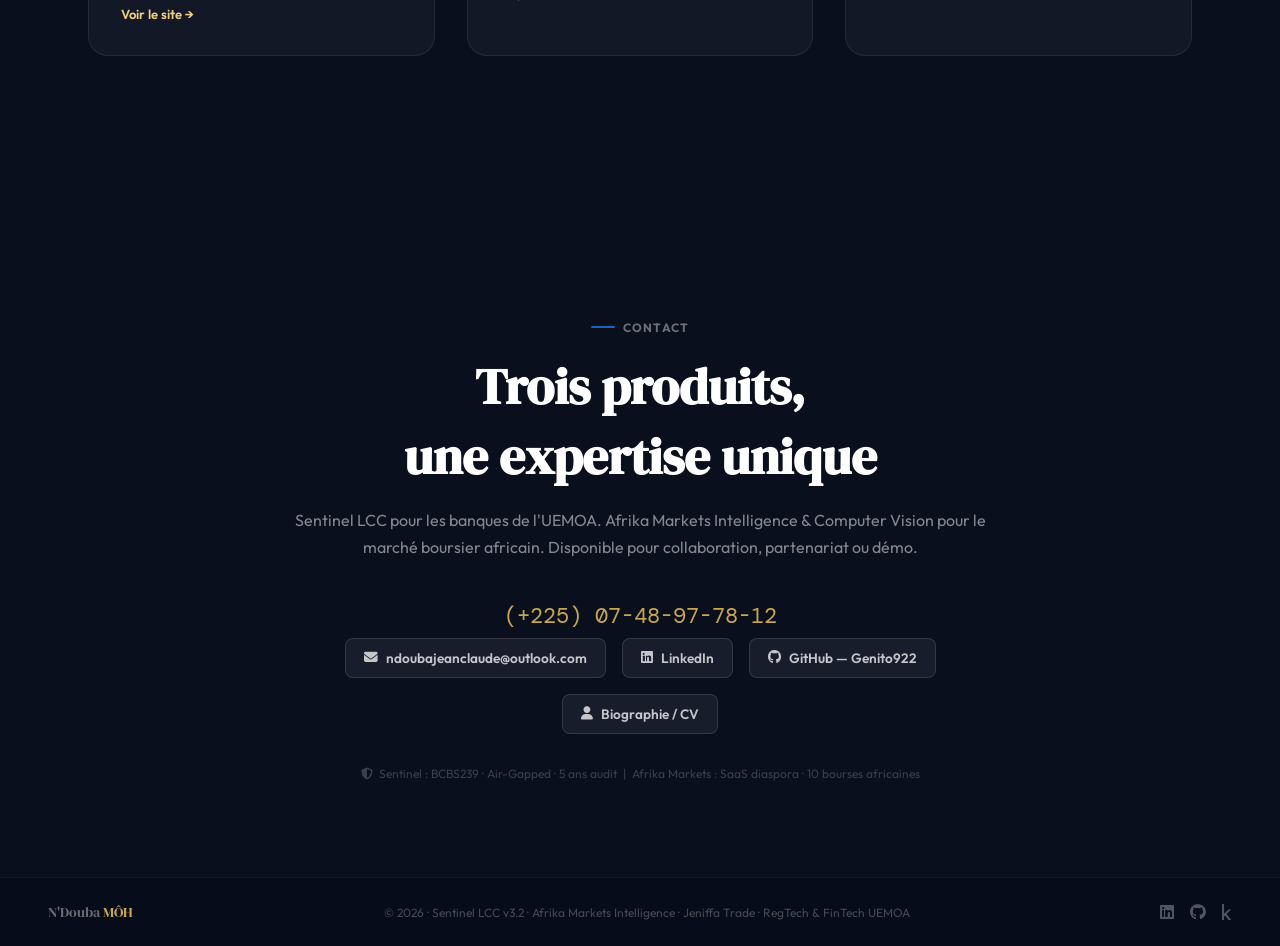
==== commit 3f403ea1: "Update index.html" ====
--- a/index.html
+++ b/index.html
@@ -113,6 +113,17 @@
         .section-title { font-family: 'DM Serif Display', serif; font-size: clamp(1.8rem,3.5vw,3rem); color: var(--ink); line-height: 1.15; margin-bottom: 1rem; }
         .section-lead { font-size: 1rem; color: var(--muted); line-height: 1.7; max-width: 640px; }
 
+        /* ── SERVICES ── */
+        #services { background: var(--white); }
+        .services-grid { display: grid; grid-template-columns: repeat(2, 1fr); gap: 2rem; }
+        .service-card { background: var(--surface); border: 1px solid var(--border); border-radius: 20px; padding: 2rem; transition: all 0.3s; }
+        .service-card:hover { transform: translateY(-4px); box-shadow: 0 12px 32px rgba(21,101,192,0.08); }
+        .service-icon { width: 52px; height: 52px; border-radius: 14px; display: flex; align-items: center; justify-content: center; font-size: 1.5rem; margin-bottom: 1.25rem; }
+        .service-title { font-family: 'DM Serif Display', serif; font-size: 1.3rem; color: var(--ink); margin-bottom: 0.75rem; }
+        .service-desc { font-size: 0.85rem; color: var(--muted); line-height: 1.6; margin-bottom: 1.25rem; }
+        .service-list { list-style: none; font-size: 0.82rem; color: var(--ink2); line-height: 1.9; }
+        .service-list li::before { content: '✓ '; color: var(--green); font-weight: 700; }
+
         /* ── SENTINEL SECTION ── */
         #sentinel { background: var(--ink); padding: 5rem 0; position: relative; overflow: hidden; }
         #sentinel::before { content: ''; position: absolute; inset: 0; background-image: linear-gradient(rgba(21,101,192,0.05) 1px,transparent 1px), linear-gradient(90deg,rgba(21,101,192,0.05) 1px,transparent 1px); background-size: 80px 80px; }
@@ -123,7 +134,6 @@
         .sentinel-title em { font-style: italic; color: var(--gold); }
         .sentinel-sub { font-size: 1rem; color: rgba(255,255,255,0.5); max-width: 680px; margin: 0 auto 2rem; line-height: 1.7; }
 
-        /* Changelog banner */
         .changelog-banner { background: rgba(201,168,76,0.08); border: 1px solid rgba(201,168,76,0.25); border-radius: 12px; padding: 1rem 1.5rem; margin-bottom: 2.5rem; display: flex; flex-wrap: wrap; gap: 0.75rem; align-items: center; }
         .changelog-title { color: #F0D080; font-weight: 700; font-size: 0.85rem; font-family: 'DM Mono', monospace; flex-shrink: 0; }
         .changelog-item { background: rgba(255,255,255,0.06); color: rgba(255,255,255,0.6); padding: 3px 10px; border-radius: 100px; font-size: 0.72rem; font-family: 'DM Mono', monospace; }
@@ -136,7 +146,6 @@
         .s-badge-gold  { background: rgba(201,168,76,0.2);  color: #F0D080; border: 1px solid rgba(201,168,76,0.4); }
         .s-badge-dark  { background: rgba(255,255,255,0.06); color: rgba(255,255,255,0.6); border: 1px solid rgba(255,255,255,0.12); }
 
-        /* KPIs Sentinel */
         .sentinel-kpis { display: grid; grid-template-columns: repeat(5, 1fr); gap: 1px; background: rgba(255,255,255,0.06); border-radius: 16px; overflow: hidden; margin-bottom: 3rem; }
         .skpi { background: rgba(255,255,255,0.03); padding: 1.5rem 1rem; text-align: center; transition: background 0.2s; }
         .skpi:hover { background: rgba(255,255,255,0.06); }
@@ -145,7 +154,6 @@
         .skpi-val-gold span { color: #F0D080; }
         .skpi-lbl { font-size: 0.68rem; color: rgba(255,255,255,0.4); text-transform: uppercase; letter-spacing: 0.08em; font-weight: 600; }
 
-        /* Architecture cards */
         .arch-grid { display: grid; grid-template-columns: repeat(4, 1fr); gap: 1.25rem; margin-bottom: 2.5rem; }
         .arch-card { background: rgba(255,255,255,0.04); border: 1px solid rgba(255,255,255,0.08); border-radius: 16px; padding: 1.5rem; transition: all 0.3s; }
         .arch-card:hover { background: rgba(255,255,255,0.07); border-color: rgba(21,101,192,0.4); transform: translateY(-4px); }
@@ -163,7 +171,6 @@
         .arch-tag-green { background: rgba(47,165,114,0.1); color: #6FCF97; }
         .new-badge { display: inline-block; background: rgba(47,165,114,0.2); color: #6FCF97; border: 1px solid rgba(47,165,114,0.4); padding: 1px 7px; border-radius: 100px; font-size: 0.62rem; font-weight: 700; font-family: 'DM Mono', monospace; margin-left: 6px; vertical-align: middle; }
 
-        /* Market Intelligence sub-section */
         .market-intel-box { background: rgba(47,165,114,0.05); border: 1px solid rgba(47,165,114,0.2); border-radius: 16px; padding: 2rem; margin-bottom: 2.5rem; }
         .market-intel-title { color: #6FCF97; font-size: 0.75rem; font-weight: 700; letter-spacing: 0.1em; text-transform: uppercase; margin-bottom: 1.5rem; display: flex; align-items: center; gap: 8px; }
         .market-intel-title::before { content: ''; width: 20px; height: 1px; background: rgba(47,165,114,0.5); }
@@ -174,7 +181,6 @@
         .market-item { display: flex; align-items: center; gap: 8px; font-size: 0.75rem; color: rgba(255,255,255,0.45); font-family: 'DM Mono', monospace; }
         .market-item::before { content: ''; width: 4px; height: 4px; border-radius: 50%; background: #4FC3F7; flex-shrink: 0; }
 
-        /* Tech stack table */
         .tech-stack { background: rgba(255,255,255,0.03); border: 1px solid rgba(255,255,255,0.08); border-radius: 16px; overflow: hidden; margin-bottom: 2.5rem; }
         .tech-stack-title { padding: 1rem 1.5rem; color: rgba(255,255,255,0.6); font-size: 0.75rem; font-weight: 700; letter-spacing: 0.1em; text-transform: uppercase; border-bottom: 1px solid rgba(255,255,255,0.06); }
         .tech-row { display: grid; grid-template-columns: 160px 1fr auto; gap: 1rem; padding: 0.85rem 1.5rem; align-items: center; border-bottom: 1px solid rgba(255,255,255,0.04); transition: background 0.15s; }
@@ -186,7 +192,6 @@
         .tech-status { background: rgba(47,165,114,0.15); color: #6FCF97; padding: 2px 10px; border-radius: 100px; font-size: 0.68rem; font-weight: 700; white-space: nowrap; }
         .tech-status-new { background: rgba(201,168,76,0.15); color: #F0D080; }
 
-        /* Flow */
         .sentinel-flow { background: rgba(255,255,255,0.03); border: 1px solid rgba(255,255,255,0.08); border-radius: 20px; padding: 2rem; margin-bottom: 2rem; }
         .flow-title { color: rgba(255,255,255,0.6); font-size: 0.75rem; font-weight: 700; letter-spacing: 0.1em; text-transform: uppercase; margin-bottom: 1.5rem; display: flex; align-items: center; gap: 8px; }
         .flow-title::before { content: ''; width: 20px; height: 1px; background: rgba(255,255,255,0.3); }
@@ -253,25 +258,31 @@
 
         /* ── PROJETS PHARES ── */
         #works { background: var(--surface); }
-        .flagship-grid { display: grid; grid-template-columns: repeat(2, 1fr); gap: 2rem; margin-top: 3rem; margin-bottom: 3rem; }
+        .flagship-grid { display: grid; grid-template-columns: repeat(3, 1fr); gap: 2rem; margin-top: 3rem; margin-bottom: 3rem; }
         .flagship-card { background: var(--white); border: 1px solid var(--border); border-radius: 20px; overflow: hidden; transition: all 0.3s; }
         .flagship-card:hover { transform: translateY(-6px); box-shadow: 0 16px 48px rgba(21,101,192,0.12); border-color: rgba(21,101,192,0.3); }
         .flagship-card-sentinel { border-color: rgba(21,101,192,0.25); }
         .flagship-card-africa { border-color: rgba(201,168,76,0.25); }
         .flagship-card-africa:hover { border-color: rgba(201,168,76,0.5); box-shadow: 0 16px 48px rgba(201,168,76,0.1); }
+        .flagship-card-jeniffa { border-color: rgba(47,165,114,0.25); }
+        .flagship-card-jeniffa:hover { border-color: rgba(47,165,114,0.5); box-shadow: 0 16px 48px rgba(47,165,114,0.1); }
         .flagship-thumb { height: 180px; display: flex; align-items: center; justify-content: center; gap: 1rem; position: relative; overflow: hidden; }
         .flagship-thumb-sentinel { background: linear-gradient(135deg,#0A0F1E,#1C2540); }
         .flagship-thumb-africa { background: linear-gradient(135deg,#0A0C0F,#1A1E24); }
+        .flagship-thumb-jeniffa { background: linear-gradient(135deg,#0A1F14,#1A3A24); }
         .flagship-thumb-icon { font-size: 3rem; position: relative; z-index: 2; }
         .flagship-thumb-glow-blue { position: absolute; width: 200px; height: 200px; background: radial-gradient(ellipse,rgba(21,101,192,0.3),transparent 70%); top: 50%; left: 30%; transform: translate(-50%,-50%); }
         .flagship-thumb-glow-gold { position: absolute; width: 200px; height: 200px; background: radial-gradient(ellipse,rgba(201,168,76,0.25),transparent 70%); top: 50%; left: 50%; transform: translate(-50%,-50%); }
+        .flagship-thumb-glow-green { position: absolute; width: 200px; height: 200px; background: radial-gradient(ellipse,rgba(47,165,114,0.3),transparent 70%); top: 50%; left: 50%; transform: translate(-50%,-50%); }
         .flagship-thumb-badge { position: absolute; top: 12px; right: 12px; padding: 4px 12px; border-radius: 100px; font-size: 0.68rem; font-weight: 700; font-family: 'DM Mono', monospace; }
         .flagship-thumb-badge-blue  { background: rgba(21,101,192,0.3); color: #90CAF9; border: 1px solid rgba(21,101,192,0.5); }
         .flagship-thumb-badge-gold  { background: rgba(201,168,76,0.3); color: #F0D080; border: 1px solid rgba(201,168,76,0.5); }
+        .flagship-thumb-badge-green { background: rgba(47,165,114,0.3); color: #6FCF97; border: 1px solid rgba(47,165,114,0.5); }
         .flagship-body { padding: 1.75rem; }
         .flagship-cat { font-size: 0.7rem; font-weight: 700; letter-spacing: 0.1em; text-transform: uppercase; margin-bottom: 6px; }
         .flagship-cat-blue { color: var(--blue); }
         .flagship-cat-gold { color: var(--gold); }
+        .flagship-cat-green { color: var(--green); }
         .flagship-title { font-family: 'DM Serif Display', serif; font-weight: 700; font-size: 1.3rem; color: var(--ink); margin-bottom: 8px; }
         .flagship-desc { font-size: 0.85rem; color: var(--muted); line-height: 1.6; margin-bottom: 1.25rem; }
         .flagship-pills { display: flex; flex-wrap: wrap; gap: 6px; margin-bottom: 1.25rem; }
@@ -292,10 +303,11 @@
         .flagship-btn-blue:hover { background: #1976D2; }
         .flagship-btn-gold { background: var(--gold); color: white; }
         .flagship-btn-gold:hover { background: #A07828; }
+        .flagship-btn-green { background: var(--green); color: white; }
+        .flagship-btn-green:hover { background: #248A5E; }
         .flagship-btn-outline { background: transparent; color: var(--muted); border: 1px solid var(--border); }
         .flagship-btn-outline:hover { border-color: var(--blue); color: var(--blue); }
 
-        /* Autres projets (grille secondaire) */
         .project-grid { display: grid; grid-template-columns: repeat(3, 1fr); gap: 1.5rem; }
         .project-card { background: var(--white); border: 1px solid var(--border); border-radius: 16px; overflow: hidden; transition: all 0.3s; text-decoration: none; color: inherit; display: block; }
         .project-card:hover { transform: translateY(-6px); box-shadow: 0 12px 32px rgba(21,101,192,0.12); border-color: rgba(21,101,192,0.3); }
@@ -310,6 +322,22 @@
         .project-badge-progress { display: inline-flex; align-items: center; gap: 5px; background: rgba(201,168,76,0.12); color: #A07828; padding: 2px 10px; border-radius: 100px; font-size: 0.66rem; font-weight: 700; margin-top: 0.6rem; }
         .project-badge-progress::before { content: ''; width: 5px; height: 5px; border-radius: 50%; background: #C9A84C; }
 
+        /* ── RÉFÉRENCES CLIENTS ── */
+        #references { background: var(--ink); padding: 5rem 0; }
+        .references-grid { display: grid; grid-template-columns: repeat(3, 1fr); gap: 2rem; }
+        .reference-card { background: rgba(255,255,255,0.04); border: 1px solid rgba(255,255,255,0.08); border-radius: 20px; padding: 2rem; transition: all 0.3s; }
+        .reference-card:hover { background: rgba(255,255,255,0.07); border-color: rgba(255,255,255,0.15); transform: translateY(-4px); }
+        .reference-icon { font-size: 2.5rem; margin-bottom: 1rem; }
+        .reference-cat { font-size: 0.7rem; font-weight: 700; letter-spacing: 0.1em; text-transform: uppercase; margin-bottom: 8px; }
+        .reference-cat-gold { color: #F0D080; }
+        .reference-cat-blue { color: #90CAF9; }
+        .reference-cat-green { color: #6FCF97; }
+        .reference-title { font-family: 'DM Serif Display', serif; font-size: 1.3rem; color: var(--white); margin-bottom: 0.75rem; }
+        .reference-desc { font-size: 0.85rem; color: rgba(255,255,255,0.5); line-height: 1.6; margin-bottom: 1rem; }
+        .reference-link { font-size: 0.82rem; color: #F0D080; text-decoration: none; font-weight: 600; }
+        .reference-link:hover { text-decoration: underline; }
+        .reference-meta { font-size: 0.82rem; color: rgba(255,255,255,0.3); }
+
         /* ── CONTACT ── */
         #contact { background: var(--ink); padding: 6rem 3rem; text-align: center; }
         .contact-inner { max-width: 720px; margin: 0 auto; }
@@ -335,6 +363,7 @@
             .market-cats { grid-template-columns: 1fr 1fr; }
             .principles-grid { grid-template-columns: repeat(4, 1fr); }
             .flagship-grid { grid-template-columns: 1fr; }
+            .references-grid { grid-template-columns: 1fr; }
         }
         @media (max-width: 900px) {
             .s-header { padding: 0 1.5rem; }
@@ -358,6 +387,7 @@
             #contact { padding: 4rem 1.5rem; }
             footer { padding: 1.5rem; justify-content: center; text-align: center; }
             .market-cats { grid-template-columns: 1fr; }
+            .services-grid { grid-template-columns: 1fr; }
         }
         @media (max-width: 600px) {
             .hero-name { font-size: 2.5rem; }
@@ -387,9 +417,11 @@
         <ul class="header-nav">
             <li class="current"><a href="#home">Accueil</a></li>
             <li><a href="#about">Profil</a></li>
+            <li><a href="#services">Services</a></li>
             <li><a href="#sentinel">🛡️ Sentinel LCC</a></li>
             <li><a href="#bcbs239">BCBS 239</a></li>
             <li><a href="#works">Projets</a></li>
+            <li><a href="#references">Références</a></li>
             <li><a href="#contact">Contact</a></li>
             <li class="bio-link"><a href="biographie.html">⭐ Biographie</a></li>
         </ul>
@@ -401,9 +433,11 @@
     <ul>
         <li><a href="#home" onclick="closeMobileNav()">Accueil</a></li>
         <li><a href="#about" onclick="closeMobileNav()">Profil</a></li>
+        <li><a href="#services" onclick="closeMobileNav()">Services</a></li>
         <li><a href="#sentinel" onclick="closeMobileNav()">🛡️ Sentinel LCC</a></li>
         <li><a href="#bcbs239" onclick="closeMobileNav()">BCBS 239</a></li>
         <li><a href="#works" onclick="closeMobileNav()">Projets</a></li>
+        <li><a href="#references" onclick="closeMobileNav()">Références</a></li>
         <li><a href="#contact" onclick="closeMobileNav()">Contact</a></li>
         <li><a href="biographie.html">⭐ Biographie / CV</a></li>
     </ul>
@@ -416,43 +450,43 @@
     <div class="hero-glow-2"></div>
     <div class="hero-content">
         <div>
-            <div class="hero-eyebrow">Éditeur Logiciel Bancaire · RegTech · FinTech UEMOA</div>
+            <div class="hero-eyebrow">Éditeur Logiciel · Risk & Compliance · Market Intelligence</div>
             <h1 class="hero-name">N'Douba<br><em>MÔH</em></h1>
-            <p class="hero-title">Créateur de <strong style="color:rgba(255,255,255,0.85)">Sentinel LCC v3.2</strong> — plateforme AML On-Premise certifiée BCBS 239 & BCEAO — <strong style="color:#F0D080">Afrika Markets Intelligence</strong>, plateforme multi-bourses pour la diaspora africaine et de Computeur Vision - OCR Comparatif- DeepLearning pour les rapports annuels BRVM.</p>
+            <p class="hero-title">
+                Je construis des <strong style="color:rgba(255,255,255,0.85)">solutions logicielles</strong> pour les institutions financières africaines et la diaspora.
+            </p>
             <div class="hero-pills">
-                <span class="pill">Sentinel LCC v3.2</span>
-                <span class="pill">BCBS 239 · 14 Principes</span>
-                <span class="pill pill-gold">🌍 Afrika Markets Intelligence</span>
-                <span class="pill pill-gold">📈 10 Bourses Africaines</span>
-                <span class="pill pill-gold">Computer Vision - OCR - Deep Learning</span>
-                <span class="pill">RSA-PSS SHA-256</span>
-                <span class="pill">Air-Gapped · Python</span>
+                <span class="pill pill-gold">🛡️ Sentinel LCC — Conformité bancaire BCBS 239</span>
+                <span class="pill pill-gold">📈 Afrika Markets — Intelligence boursière panafricaine</span>
+                <span class="pill">🌐 Jeniffa Trade — Plateforme e-commerce</span>
+                <span class="pill">Python · FastAPI · React</span>
+                <span class="pill">BCBS 239 · BCEAO · AML/LCB-FT</span>
             </div>
             <div class="hero-ctas">
-                <a href="#sentinel" class="btn-primary"><i class="fas fa-shield-alt"></i> Découvrir Sentinel LCC</a>
-                <a href="#works" class="btn-outline btn-gold"><i class="fas fa-chart-line"></i> Afrika Markets</a>
-                <a href="mailto:ndoubajeanclaude@outlook.com" class="btn-outline"><i class="fas fa-paper-plane"></i> Contact</a>
+                <a href="#works" class="btn-primary"><i class="fas fa-briefcase"></i> Voir mes projets</a>
+                <a href="#services" class="btn-outline btn-gold"><i class="fas fa-cogs"></i> Mes services</a>
+                <a href="mailto:ndoubajeanclaude@outlook.com" class="btn-outline"><i class="fas fa-paper-plane"></i> Discutons de votre projet</a>
             </div>
         </div>
         <div class="hero-card">
             <div class="hero-card-header">
-                <div class="sentinel-badge">🛡️</div>
+                <div class="sentinel-badge">📊</div>
                 <div>
-                    <div class="hero-card-title">Sentinel LCC v3.2</div>
-                    <div class="hero-card-sub">On-Premise Air-Gapped · BCBS239 · BCEAO</div>
+                    <div class="hero-card-title">Portfolio 2026</div>
+                    <div class="hero-card-sub">3 produits · 2 secteurs · 1 expertise</div>
                 </div>
             </div>
             <div class="metric-row">
-                <div class="metric-box"><span class="metric-val">14/14</span><span class="metric-lbl">Principes BCBS</span></div>
-                <div class="metric-box"><span class="metric-val">96%</span><span class="metric-lbl">Conformité</span></div>
-                <div class="metric-box"><span class="metric-val">22</span><span class="metric-lbl">Instruments Marché</span></div>
+                <div class="metric-box"><span class="metric-val">3</span><span class="metric-lbl">Produits livrés</span></div>
+                <div class="metric-box"><span class="metric-val">14/14</span><span class="metric-lbl">BCBS 239</span></div>
+                <div class="metric-box"><span class="metric-val">10</span><span class="metric-lbl">Bourses Africa</span></div>
                 <div class="metric-box"><span class="metric-val">0</span><span class="metric-lbl">Flux sortants</span></div>
             </div>
             <div class="status-row">
-                <div class="status-item"><span class="status-item-label">Licence RSA-PSS + PIN 12 chiffres</span><span class="status-ok">✓ ACTIF</span></div>
-                <div class="status-item"><span class="status-item-label">Market Intel — WAR ROOM + GEO INTEL</span><span class="status-gold">✓ NOUVEAU</span></div>
-                <div class="status-item"><span class="status-item-label">ML Champion-Challenger Retrain</span><span class="status-gold">✓ NOUVEAU</span></div>
-                <div class="status-item"><span class="status-item-label">Drift Index auto-détection BCEAO</span><span class="status-ok">✓ CONFORME</span></div>
+                <div class="status-item"><span class="status-item-label">🛡️ Sentinel LCC v3.2</span><span class="status-ok">✓ LIVE</span></div>
+                <div class="status-item"><span class="status-item-label">📈 Afrika Markets Intelligence</span><span class="status-ok">✓ LIVE</span></div>
+                <div class="status-item"><span class="status-item-label">🌐 Jeniffa Trade</span><span class="status-ok">✓ LIVE</span></div>
+                <div class="status-item"><span class="status-item-label">🤖 OCR Comparatif BRVM</span><span class="status-gold">✓ EN COURS</span></div>
             </div>
         </div>
     </div>
@@ -523,6 +557,77 @@
     </div>
 </section>
 
+<!-- ── SERVICES ── -->
+<section id="services">
+    <div class="section-wrap">
+        <div style="text-align:center;max-width:680px;margin:0 auto 3rem;">
+            <div class="section-eyebrow">Services</div>
+            <h2 class="section-title">Ce que je peux faire<br>pour votre organisation</h2>
+            <p class="section-lead" style="margin:0 auto;">Une double compétence Finance & Data au service de vos projets de conformité, d'intelligence de marché et de développement logiciel.</p>
+        </div>
+
+        <div class="services-grid">
+            <div class="service-card">
+                <div class="service-icon" style="background:var(--blue);color:white;">🏦</div>
+                <h3 class="service-title">Conformité Bancaire</h3>
+                <p class="service-desc">Implémentation et audit de dispositifs de conformité réglementaire pour banques, assurances et fintechs.</p>
+                <ul class="service-list">
+                    <li>Implémentation BCBS 239 (14 principes)</li>
+                    <li>Dispositif AML/LCB-FT (scoring, déclarations)</li>
+                    <li>Audit trail inaltérable (HMAC, SHA-256)</li>
+                    <li>Reporting réglementaire BCEAO</li>
+                    <li>Cartographie des risques & KRI</li>
+                </ul>
+            </div>
+
+            <div class="service-card">
+                <div class="service-icon" style="background:var(--gold);color:white;">📈</div>
+                <h3 class="service-title">Intelligence de Marché</h3>
+                <p class="service-desc">Conception de plateformes d'analyse boursière et de suivi des marchés financiers africains.</p>
+                <ul class="service-list">
+                    <li>Plateformes multi-bourses (BRVM, NGX, JSE)</li>
+                    <li>Intégration multi-brokers (API, WebSocket)</li>
+                    <li>Dashboards temps réel (TradingView)</li>
+                    <li>Research Hub & analyse sectorielle</li>
+                    <li>Veille macro-économique UEMOA</li>
+                </ul>
+            </div>
+
+            <div class="service-card">
+                <div class="service-icon" style="background:var(--green);color:white;">🤖</div>
+                <h3 class="service-title">Data Science & IA</h3>
+                <p class="service-desc">Développement de modèles prédictifs, de pipelines de données et de solutions d'IA appliquée.</p>
+                <ul class="service-list">
+                    <li>Scoring ML (XGBoost, scikit-learn)</li>
+                    <li>Pipelines ETL & automatisation</li>
+                    <li>Computer Vision & OCR (Tesseract, EasyOCR)</li>
+                    <li>MLOps & gouvernance des modèles</li>
+                    <li>Data visualisation (Power BI, Streamlit)</li>
+                </ul>
+            </div>
+
+            <div class="service-card">
+                <div class="service-icon" style="background:var(--ink2);color:white;">💻</div>
+                <h3 class="service-title">Développement Full-Stack</h3>
+                <p class="service-desc">Conception et développement d'applications web, d'APIs et de plateformes SaaS sur mesure.</p>
+                <ul class="service-list">
+                    <li>Applications web (React, FastAPI)</li>
+                    <li>APIs REST & WebSocket</li>
+                    <li>Bases de données (SQLite, PostgreSQL)</li>
+                    <li>Déploiement air-gapped & SaaS</li>
+                    <li>Intégration de paiements & e-commerce</li>
+                </ul>
+            </div>
+        </div>
+
+        <div style="text-align:center;margin-top:3rem;">
+            <a href="mailto:ndoubajeanclaude@outlook.com" class="btn-primary" style="padding:14px 32px;font-size:0.95rem;">
+                <i class="fas fa-paper-plane"></i> Discutons de votre projet
+            </a>
+        </div>
+    </div>
+</section>
+
 <!-- ── SENTINEL LCC ── -->
 <section id="sentinel">
     <div class="sentinel-inner">
@@ -531,7 +636,6 @@
             <h2 class="sentinel-title">Sentinel <em>LCC</em></h2>
             <p class="sentinel-sub">Plateforme AML (Anti-Money Laundering) 100% On-Premise pour les institutions financières de l'UEMOA. Market Intelligence en temps réel. Réentraînement ML gouverné BCBS239. Zéro dépendance cloud après installation.</p>
 
-            <!-- Changelog v3.2 -->
             <div class="changelog-banner">
                 <span class="changelog-title">v3.2 — Juin 2026</span>
                 <span class="changelog-item changelog-item-new">✅ fetch_market_data.py — 22 instruments</span>
@@ -556,7 +660,6 @@
             </div>
         </div>
 
-        <!-- KPIs -->
         <div class="sentinel-kpis">
             <div class="skpi"><span class="skpi-val"><span>14</span>/14</span><span class="skpi-lbl">Principes BCBS239</span></div>
             <div class="skpi"><span class="skpi-val"><span>96</span>%</span><span class="skpi-lbl">Score Conformité</span></div>
@@ -565,7 +668,6 @@
             <div class="skpi"><span class="skpi-val"><span>0</span></span><span class="skpi-lbl">Flux Réseau Sortant</span></div>
         </div>
 
-        <!-- Market Intelligence box -->
         <div class="market-intel-box">
             <div class="market-intel-title">🌍 Module Market Intelligence — WAR ROOM + GEO INTEL UEMOA (22 instruments live)</div>
             <div class="market-cats">
@@ -599,8 +701,7 @@
             </div>
         </div>
 
-        <!-- Tech stack -->
-        <div class="tech-stack" style="margin-bottom:2.5rem;">
+        <div class="tech-stack">
             <div class="tech-stack-title">Stack technique v3.2 — Scripts & Modules</div>
             <div class="tech-row"><span class="tech-layer">Launcher</span><span class="tech-detail">sentinel_launcher.py → PyInstaller .exe · 6 étapes · Watchdog SFTP</span><span class="tech-status">✓ STABLE</span></div>
             <div class="tech-row"><span class="tech-layer">API Backend</span><span class="tech-detail">FastAPI · uvicorn.run() · slowapi · JWT HS256 · refresh auto 30min</span><span class="tech-status">✓ PORT 8000</span></div>
@@ -612,7 +713,6 @@
             <div class="tech-row"><span class="tech-layer">Sécurité</span><span class="tech-detail">bcrypt · HMAC SHA-256 · TOTP RFC 6238 · audit chain JSONL · CORS 127.0.0.1</span><span class="tech-status">✓ BCBS239 P8</span></div>
         </div>
 
-        <!-- Architecture cards 4x2 -->
         <div class="arch-grid">
             <div class="arch-card">
                 <div class="arch-icon arch-icon-blue">🔐</div>
@@ -664,7 +764,6 @@
             </div>
         </div>
 
-        <!-- Flux UX -->
         <div class="sentinel-flow">
             <div class="flow-title">Flux d'activation client — 6 étapes · 100% offline après l'étape 3</div>
             <div class="flow-steps">
@@ -755,9 +854,8 @@
     <div class="section-wrap">
         <div class="section-eyebrow">Projets</div>
         <h2 class="section-title">Projets Phares & Réalisations</h2>
-        <p class="section-lead">Des produits logiciels en production, plus des analyses de données sectorielles et des projets techniques exploratoires.</p>
-
-        <!-- PROJETS PHARES -->
+        <p class="section-lead">Trois produits logiciels en production, plus des analyses de données sectorielles et des projets techniques exploratoires.</p>
+
         <div class="flagship-grid">
 
             <!-- SENTINEL LCC -->
@@ -776,7 +874,6 @@
                         <span class="flagship-pill flagship-pill-blue">XGBoost · SQLite</span>
                         <span class="flagship-pill flagship-pill-green">BCBS239 14/14</span>
                         <span class="flagship-pill flagship-pill-blue">Streamlit · PyInstaller</span>
-                        <span class="flagship-pill flagship-pill-green">Air-Gapped · USB</span>
                     </div>
                     <div class="flagship-kpis">
                         <div class="flagship-kpi"><span class="flagship-kpi-val flagship-kpi-val-blue">14/14</span><span class="flagship-kpi-lbl">BCBS239</span></div>
@@ -785,7 +882,7 @@
                     </div>
                     <div class="flagship-ctas">
                         <a href="#sentinel" class="flagship-btn flagship-btn-blue"><i class="fas fa-shield-alt"></i> Voir détails</a>
-                        <a href="mailto:ndoubajeanclaude@outlook.com" class="flagship-btn flagship-btn-outline"><i class="fas fa-envelope"></i> Demander démo</a>
+                        <a href="mailto:ndoubajeanclaude@outlook.com" class="flagship-btn flagship-btn-outline"><i class="fas fa-envelope"></i> Démo</a>
                     </div>
                 </div>
             </div>
@@ -795,7 +892,6 @@
                 <div class="flagship-thumb flagship-thumb-africa">
                     <div class="flagship-thumb-glow-gold"></div>
                     <span class="flagship-thumb-icon">📈</span>
-                    <span style="font-size:2rem;">🌍</span>
                     <span class="flagship-thumb-badge flagship-thumb-badge-gold">FinTech · SaaS · Diaspora</span>
                 </div>
                 <div class="flagship-body">
@@ -816,26 +912,52 @@
                     <div class="flagship-ctas">
                         <a href="https://sentinel-lccafrika.space/" target="_blank" class="flagship-btn flagship-btn-gold"><i class="fas fa-chart-line"></i> Voir la plateforme</a>
                         <a href="https://github.com/Genito922/afrikamarkets-dashboard" target="_blank" class="flagship-btn flagship-btn-outline"><i class="fab fa-github"></i> Dashboard</a>
-                        <a href="https://github.com/Genito922/afrikamarkets-site" target="_blank" class="flagship-btn flagship-btn-outline"><i class="fab fa-github"></i> Site</a>
+                    </div>
+                </div>
+            </div>
+
+            <!-- JENIFFA TRADE -->
+            <div class="flagship-card flagship-card-jeniffa">
+                <div class="flagship-thumb flagship-thumb-jeniffa">
+                    <div class="flagship-thumb-glow-green"></div>
+                    <span class="flagship-thumb-icon">🛒</span>
+                    <span class="flagship-thumb-badge flagship-thumb-badge-green">E-commerce · Freelance</span>
+                </div>
+                <div class="flagship-body">
+                    <div class="flagship-cat flagship-cat-green">Plateforme E-commerce · React · Paiement</div>
+                    <div class="flagship-title">Jeniffa Trade</div>
+                    <div class="flagship-desc">Plateforme e-commerce complète conçue en freelance : développement full-stack, design de l'interface, gestion de stock et intégration des paiements. Gestion du projet en autonomie, de la conception à la mise en production.</div>
+                    <div class="flagship-pills">
+                        <span class="flagship-pill flagship-pill-green">React</span>
+                        <span class="flagship-pill flagship-pill-green">Gestion de stock</span>
+                        <span class="flagship-pill flagship-pill-green">Intégration paiements</span>
+                        <span class="flagship-pill flagship-pill-green">Design UI</span>
+                    </div>
+                    <div class="flagship-kpis">
+                        <div class="flagship-kpi"><span class="flagship-kpi-val flagship-kpi-val-green">LIVE</span><span class="flagship-kpi-lbl">Production</span></div>
+                        <div class="flagship-kpi"><span class="flagship-kpi-val flagship-kpi-val-green">100%</span><span class="flagship-kpi-lbl">Freelance</span></div>
+                        <div class="flagship-kpi"><span class="flagship-kpi-val flagship-kpi-val-green">1</span><span class="flagship-kpi-lbl">Client</span></div>
+                    </div>
+                    <div class="flagship-ctas">
+                        <a href="https://jeniffatrade.online/" target="_blank" class="flagship-btn flagship-btn-green"><i class="fas fa-external-link-alt"></i> Voir la plateforme</a>
                     </div>
                 </div>
             </div>
         </div>
 
         <!-- AUTRES PROJETS -->
-        <h3 style="font-weight:700;color:var(--ink);margin-bottom:1.5rem;font-size:0.9rem;text-transform:uppercase;letter-spacing:0.08em;color:var(--muted);">Analyses de données & Projets techniques</h3>
+        <h3 style="font-weight:700;color:var(--muted);margin-bottom:1.5rem;font-size:0.9rem;text-transform:uppercase;letter-spacing:0.08em;">Analyses de données & Projets techniques</h3>
         <div class="project-grid">
             <a href="https://github.com/Genito922/gestions_risques_marches_financiers" target="_blank" class="project-card">
                 <div class="project-thumb" style="background:linear-gradient(135deg,#EDE7F6,#D1C4E9);">🔍</div>
                 <div class="project-body">
                     <div class="project-cat">Computer Vision · OCR · Deep Learning</div>
                     <div class="project-title">OCR Comparatif — Rapports Annuels BRVM</div>
-                    <div class="project-desc">Extraction automatisée de données depuis les rapports PDF scannés de la BRVM. Comparaison méthodique entre OCR heuristique (Tesseract) et OCR par deep learning (EasyOCR) : vitesse, robustesse sur tableaux financiers et mises en page complexes.</div>
+                    <div class="project-desc">Extraction automatisée de données depuis les rapports PDF scannés de la BRVM. Comparaison entre OCR heuristique (Tesseract) et OCR par deep learning (EasyOCR).</div>
                     <div class="project-tags">
                         <span class="project-tag">Python</span>
                         <span class="project-tag">Tesseract</span>
                         <span class="project-tag project-tag-green">EasyOCR</span>
-                        <span class="project-tag">OpenCV</span>
                     </div>
                     <div class="project-badge-progress">En cours</div>
                 </div>
@@ -868,12 +990,50 @@
     </div>
 </section>
 
+<!-- ── RÉFÉRENCES CLIENTS ── -->
+<section id="references">
+    <div class="section-wrap">
+        <div style="text-align:center;max-width:680px;margin:0 auto 3rem;">
+            <div class="section-eyebrow" style="color:#90CAF9;">Références</div>
+            <h2 class="section-title" style="color:var(--white);">Ils m'ont fait confiance</h2>
+            <p class="section-lead" style="color:rgba(255,255,255,0.5);margin:0 auto;">Des clients dans la banque, l'agro-industrie et le e-commerce.</p>
+        </div>
+
+        <div class="references-grid">
+            
+            <div class="reference-card">
+                <div class="reference-icon">🌐</div>
+                <div class="reference-cat reference-cat-gold">E-commerce · Trading</div>
+                <h3 class="reference-title">Jeniffa Trade</h3>
+                <p class="reference-desc">Plateforme e-commerce et trading en ligne. Développement full-stack, design et intégration des paiements. Gestion du projet en freelance.</p>
+                <a href="https://jeniffatrade.online/" target="_blank" class="reference-link">Voir le site →</a>
+            </div>
+
+            <div class="reference-card">
+                <div class="reference-icon">🏦</div>
+                <div class="reference-cat reference-cat-blue">Banque · UEMOA</div>
+                <h3 class="reference-title">Institution Financière</h3>
+                <p class="reference-desc">Déploiement de Sentinel LCC pour la conformité AML et le scoring des risques. 14/14 principes BCBS 239, audit trail HMAC.</p>
+                <span class="reference-meta">Déploiement réalisé · 2025-2026</span>
+            </div>
+
+            <div class="reference-card">
+                <div class="reference-icon">📊</div>
+                <div class="reference-cat reference-cat-green">Agro-industrie</div>
+                <h3 class="reference-title">CAFPM SARL · SANIA Cie</h3>
+                <p class="reference-desc">Administration de données, fiabilisation des bases distributeurs et conception de tableaux de bord décisionnels.</p>
+                <span class="reference-meta">Réduction des écarts de 20% · 2024</span>
+            </div>
+        </div>
+    </div>
+</section>
+
 <!-- ── CONTACT ── -->
 <section id="contact">
     <div class="contact-inner">
         <div class="section-eyebrow" style="justify-content:center;color:rgba(255,255,255,0.4);">Contact</div>
         <h2 class="contact-title">Trois produits,<br>une expertise unique</h2>
-        <p class="contact-sub">Sentinel LCCpour les banques de l'UEMOA. Afrika Markets Intelligence & Computeur Vison pour le marché boursier Africain. Disponible pour collaboration, partenariat ou démo.</p>
+        <p class="contact-sub">Sentinel LCC pour les banques de l'UEMOA. Afrika Markets Intelligence & Computer Vision pour le marché boursier africain. Disponible pour collaboration, partenariat ou démo.</p>
         <span class="contact-phone">(+225) 07-48-97-78-12</span>
         <div class="contact-links">
             <a href="mailto:ndoubajeanclaude@outlook.com" class="contact-link"><i class="fas fa-envelope"></i> ndoubajeanclaude@outlook.com</a>
@@ -887,7 +1047,7 @@
 
 <footer>
     <div class="footer-brand">N'Douba <span style="color:var(--gold)">MÔH</span></div>
-    <div class="footer-copy">© 2026 · Sentinel LCC v3.2 · Afrika Markets Intelligence · RegTech & FinTech UEMOA</div>
+    <div class="footer-copy">© 2026 · Sentinel LCC v3.2 · Afrika Markets Intelligence · Jeniffa Trade · RegTech & FinTech UEMOA</div>
     <div class="footer-links">
         <a href="https://www.linkedin.com/in/moh-adjonlin-jean-claude-n-douba-7737bb342/" title="LinkedIn"><i class="fab fa-linkedin"></i></a>
         <a href="https://github.com/Genito922" title="GitHub"><i class="fab fa-github"></i></a>
